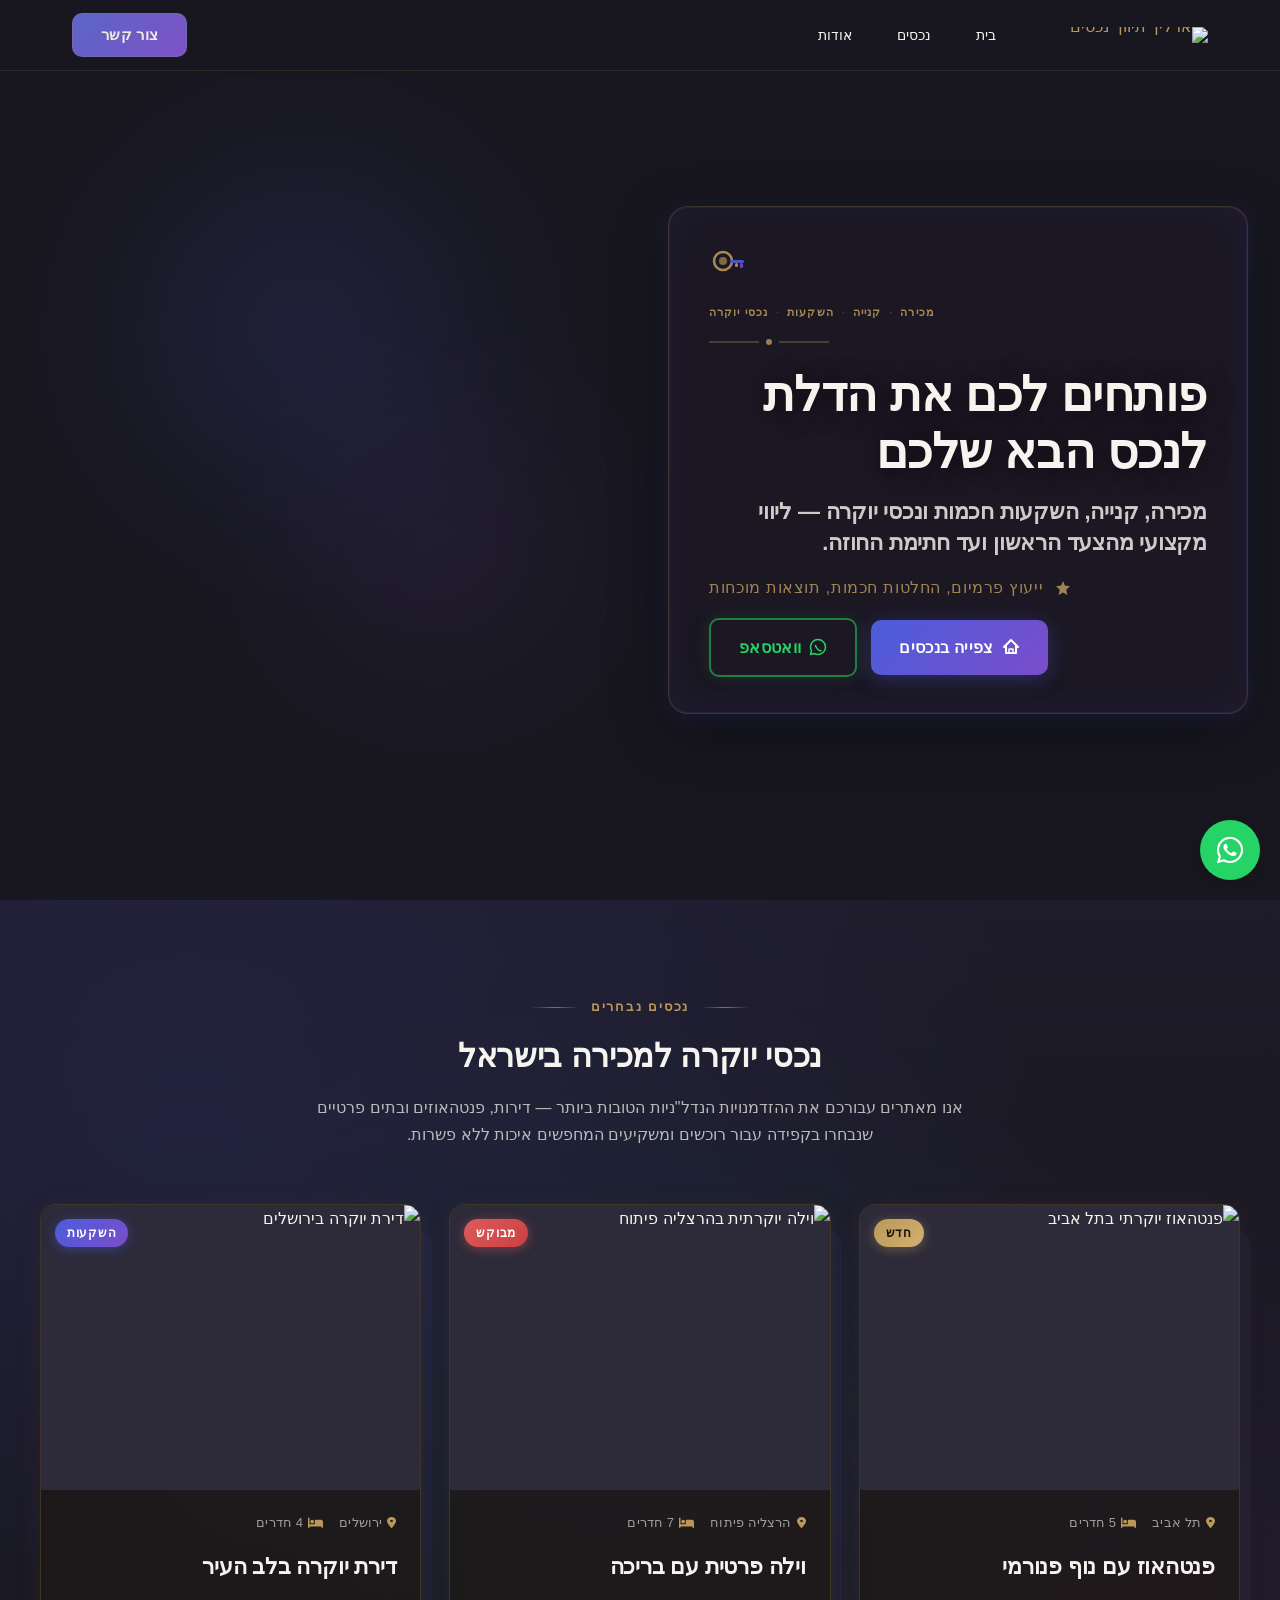
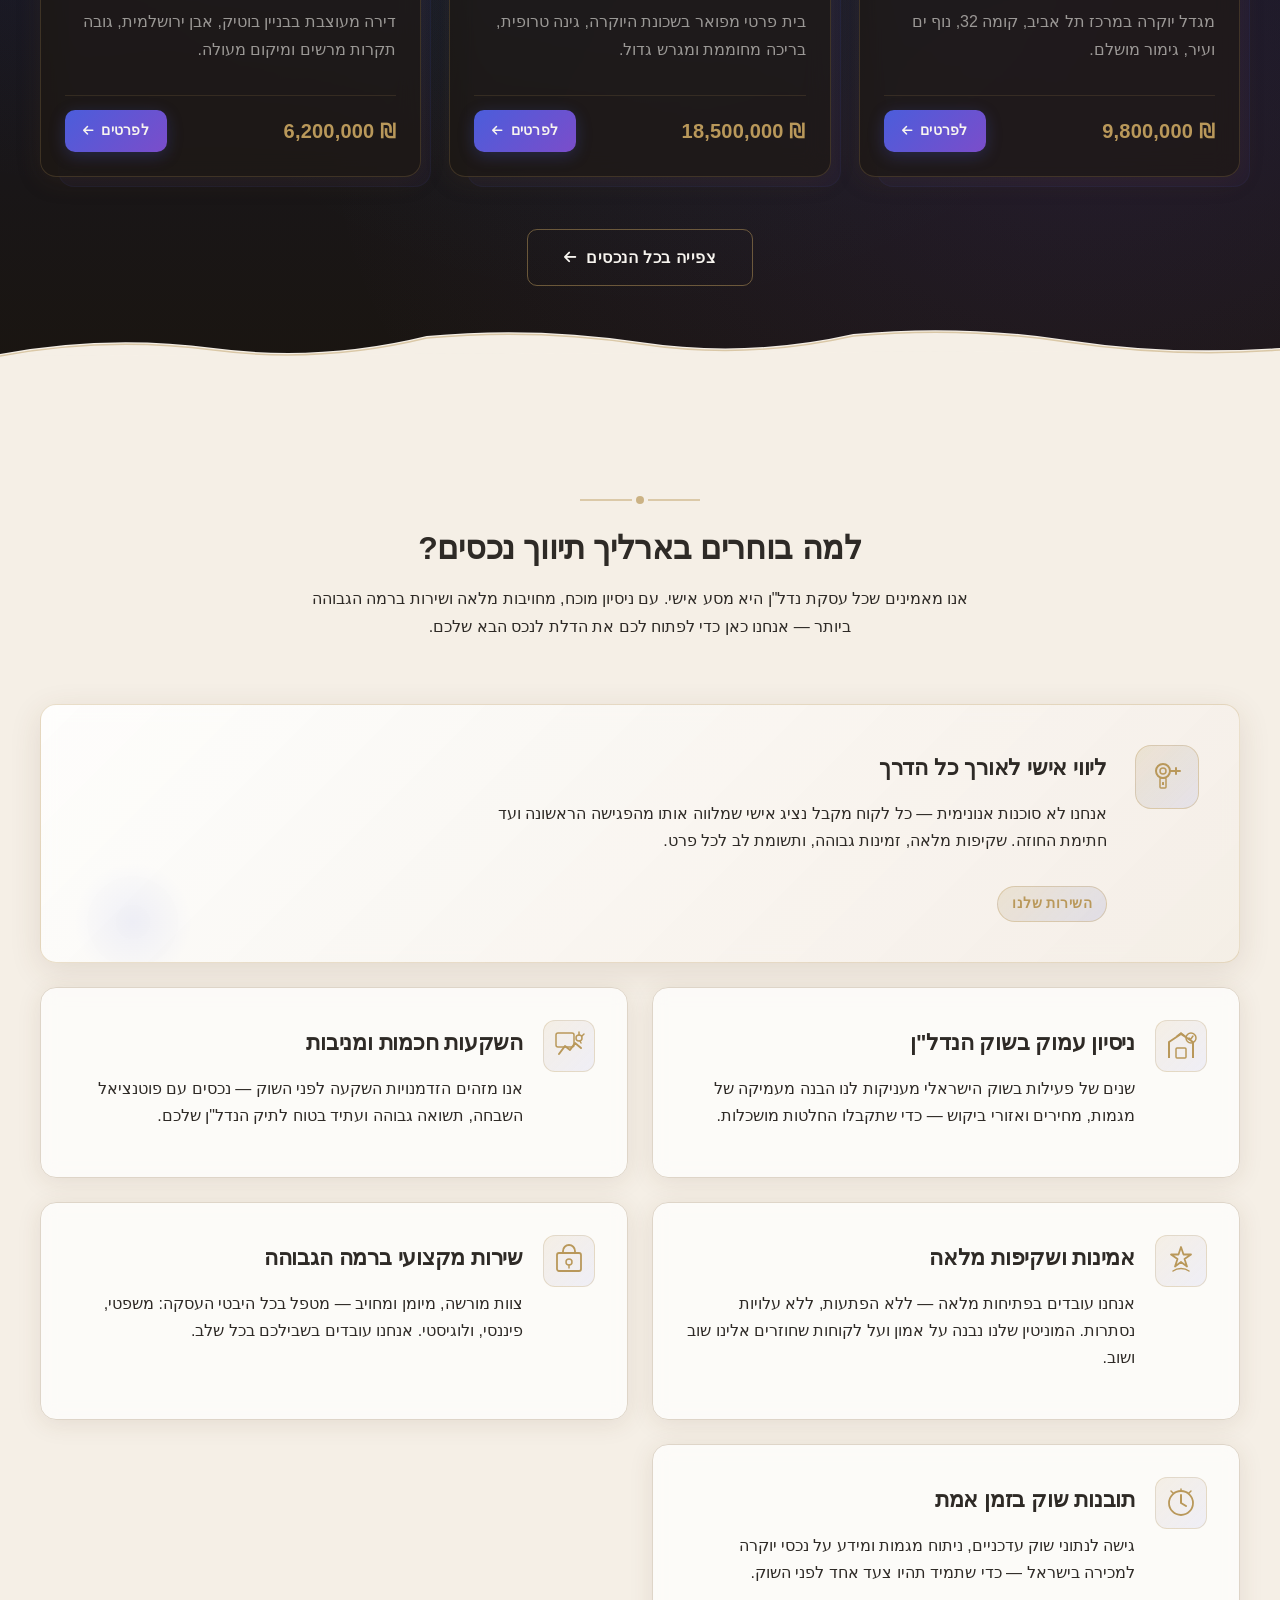
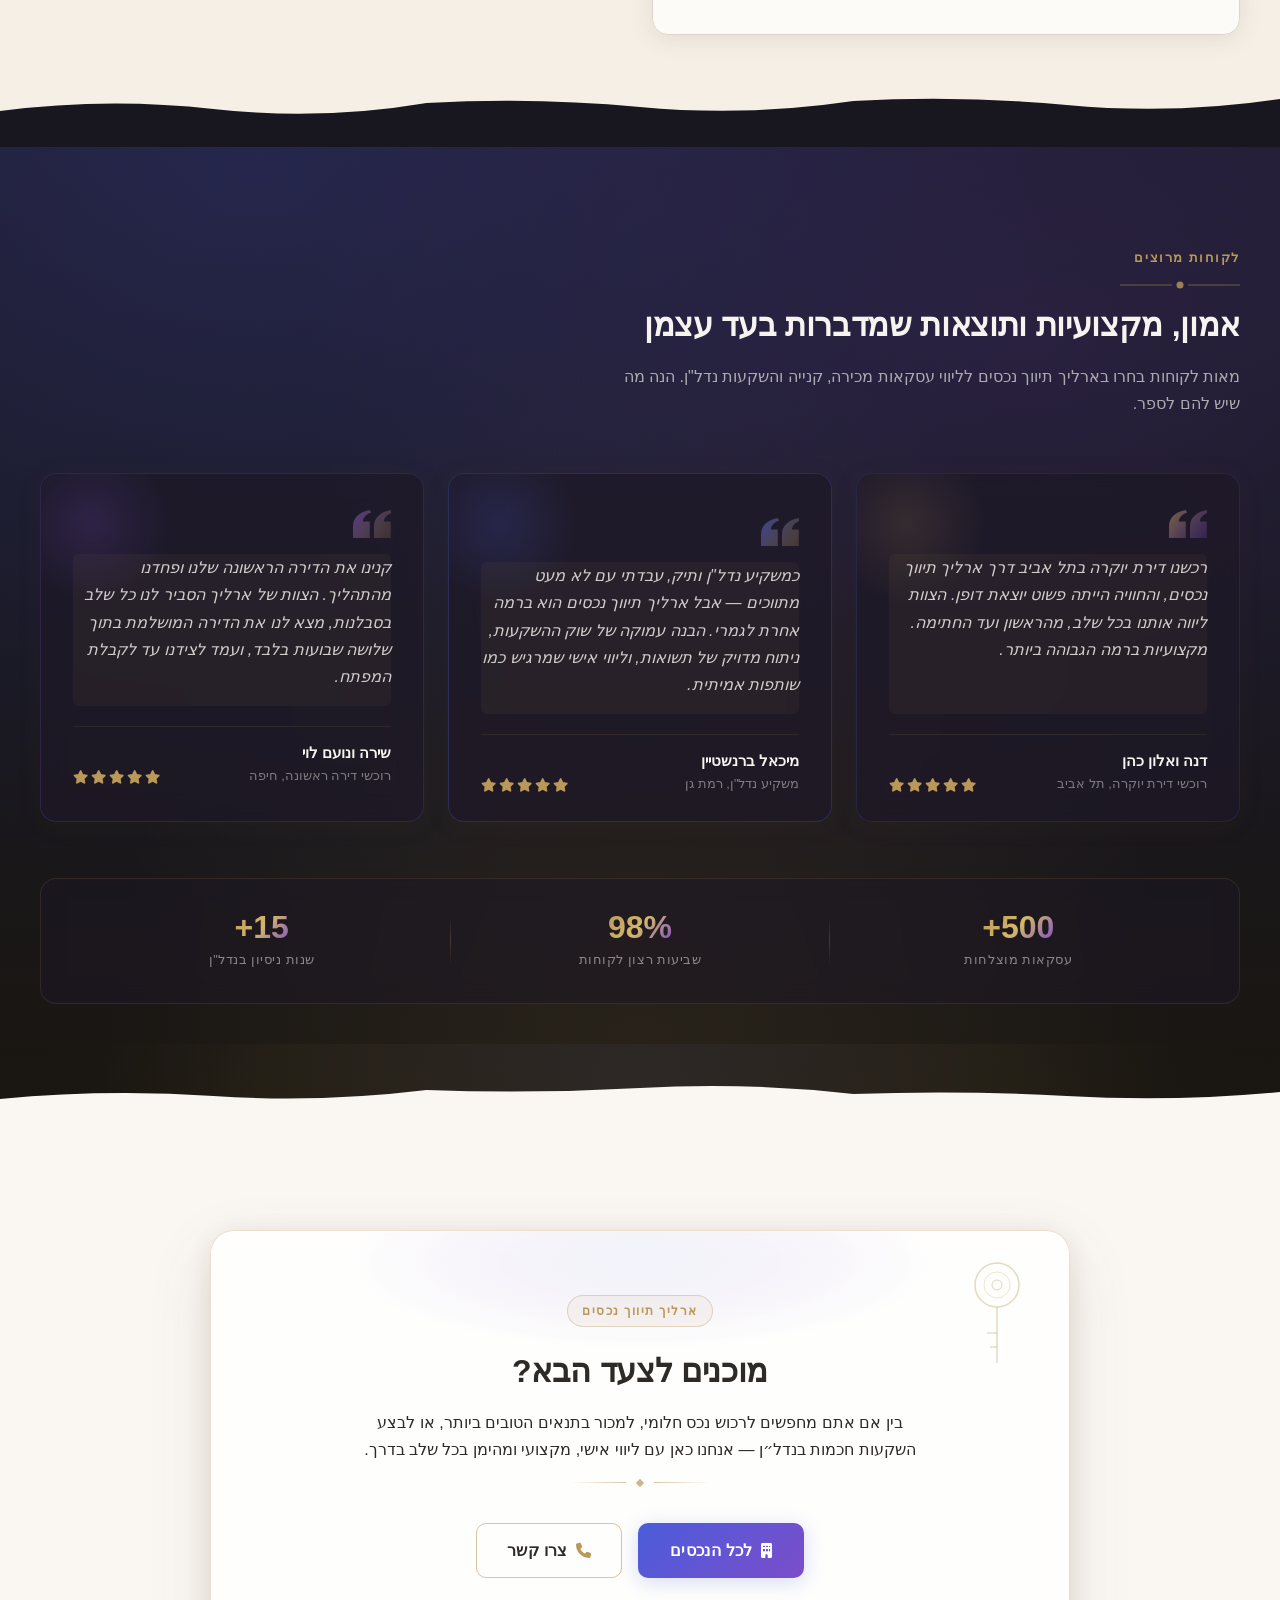
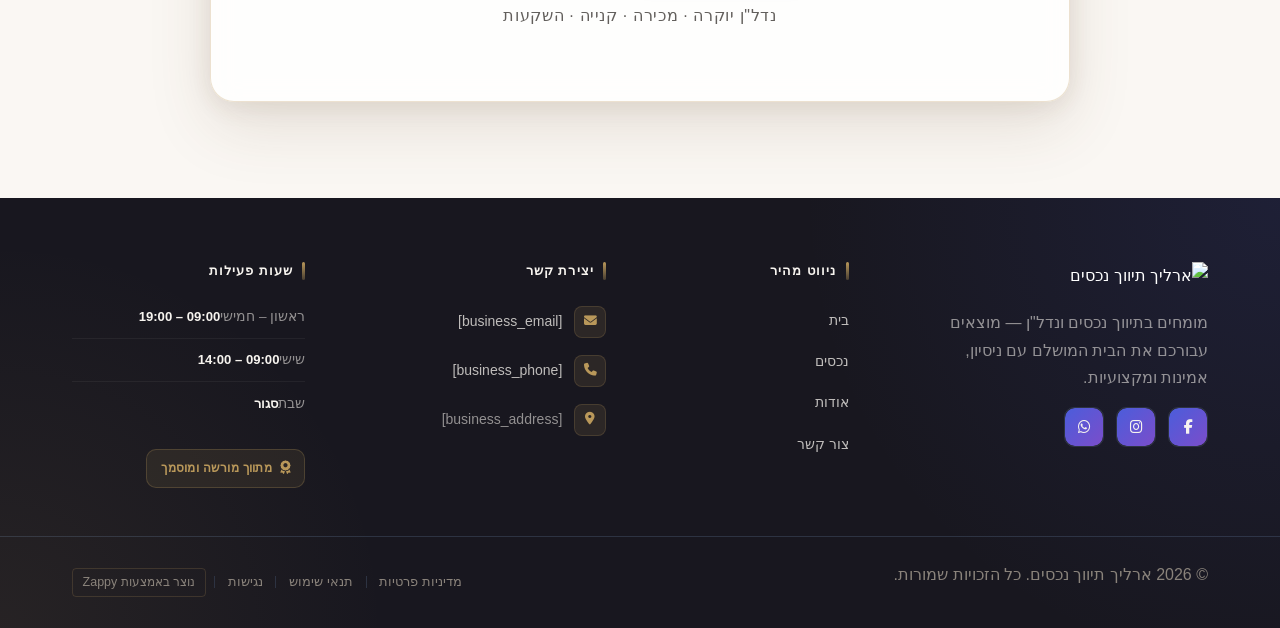
==== public/index.html @ 30038069 "Initial website commit" ====
<!DOCTYPE html>
<html lang="he" dir="rtl">
<head>
    <meta charset="UTF-8">
    <meta name="viewport" content="width=device-width, initial-scale=1.0">
    <meta name="robots" content="index, follow">
    <title>השקעות — ארליך תיווך נכסים</title>
    <meta name="description" content="ארליך תיווך נכסים מביאה לכם את נכסי היוקרה המובחרים בישראל. השקעות חכמות, מכירה מקצועית ושירות פרמיום שפותח דלתות להזדמנויות נדל&quot;ן בלעדיות.">
    <meta name="keywords" content="השקעות נדל"ן, נכסי יוקרה למכירה בישראל, ארליך תיווך נכסים, תיווך נדל"ן יוקרה, נדל"ן פרמיום">
    
    <!-- Favicons -->
    <link rel="icon" type="image/x-icon" href="/assets/favicon.ico">
    <link rel="icon" type="image/png" sizes="16x16" href="/assets/favicon-16x16.png">
    <link rel="icon" type="image/png" sizes="32x32" href="/assets/favicon-32x32.png">
    <link rel="icon" type="image/png" sizes="48x48" href="/assets/favicon-48x48.png">
    <link rel="icon" type="image/png" sizes="192x192" href="/assets/favicon-192x192.png">
    <link rel="icon" type="image/png" sizes="512x512" href="/assets/favicon-512x512.png">
    <link rel="apple-touch-icon" href="/assets/apple-touch-icon.png">
    <!-- Zappy Analytics -->
<script>
(function() {
  'use strict';
  
  // Configuration
  var config = {
    websiteId: '602c9df4-a053-4ed5-8ce0-bbb9eaff85e2',
    apiUrl: 'https://api.zappy5.com/api/analytics/track',
    sessionDuration: 30 * 60 * 1000, // 30 minutes
    visitorDuration: 30 * 24 * 60 * 60 * 1000, // 30 days
    trackPageViews: true,
    trackClicks: true,
    trackFormSubmissions: true
  };
  
  // Generate or retrieve persistent visitor ID (30 days)
  function getVisitorId() {
    var visitorKey = 'zappy_visitor_' + config.websiteId;
    var visitor = null;
    
    try {
      visitor = localStorage.getItem(visitorKey);
      if (visitor) {
        var visitorData = JSON.parse(visitor);
        var now = Date.now();
        
        // Check if visitor ID is still valid (30 days)
        if (now - visitorData.created < config.visitorDuration) {
          // Update last seen timestamp
          visitorData.lastSeen = now;
          localStorage.setItem(visitorKey, JSON.stringify(visitorData));
          return visitorData.id;
        }
      }
    } catch (e) {
      console.warn('Zappy Analytics: LocalStorage not available');
    }
    
    // Generate new visitor ID
    var newVisitorId = 'zv_' + Date.now() + '_' + Math.random().toString(36).substr(2, 9);
    
    try {
      localStorage.setItem(visitorKey, JSON.stringify({
        id: newVisitorId,
        created: Date.now(),
        lastSeen: Date.now()
      }));
    } catch (e) {
      // Continue without local storage
    }
    
    return newVisitorId;
  }
  
  // Generate or retrieve session ID (30 minutes)
  function getSessionId() {
    var sessionKey = 'zappy_session_' + config.websiteId;
    var session = null;
    
    try {
      session = sessionStorage.getItem(sessionKey);
      if (session) {
        var sessionData = JSON.parse(session);
        var now = Date.now();
        
        // Check if session is still valid
        if (now - sessionData.timestamp < config.sessionDuration) {
          // Update timestamp
          sessionData.timestamp = now;
          sessionStorage.setItem(sessionKey, JSON.stringify(sessionData));
          return sessionData.id;
        }
      }
    } catch (e) {
      console.warn('Zappy Analytics: SessionStorage not available');
    }
    
    // Generate new session ID
    var newSessionId = 'zs_' + Date.now() + '_' + Math.random().toString(36).substr(2, 9);
    
    try {
      sessionStorage.setItem(sessionKey, JSON.stringify({
        id: newSessionId,
        timestamp: Date.now()
      }));
    } catch (e) {
      // Continue without session storage
    }
    
    return newSessionId;
  }
  
  var visitorId = getVisitorId();
  var sessionId = getSessionId();
  
  // Track an event
  function trackEvent(eventType, data) {
    data = data || {};
    
    var eventData = {
      website_id: config.websiteId,
      event_type: eventType,
      page_path: window.location.pathname,
      referrer: document.referrer || 'direct',
      visitor_id: visitorId,
      session_id: sessionId,
      metadata: data
    };
    
    // Use sendBeacon if available (better for page unload events)
    if (navigator.sendBeacon) {
      var blob = new Blob([JSON.stringify(eventData)], { type: 'application/json' });
      navigator.sendBeacon(config.apiUrl, blob);
    } else {
      // Fallback to fetch
      fetch(config.apiUrl, {
        method: 'POST',
        headers: {
          'Content-Type': 'application/json'
        },
        body: JSON.stringify(eventData),
        keepalive: true
      }).catch(function(error) {
        console.warn('Zappy Analytics: Failed to track event', error);
      });
    }
  }
  
  // Track page view
  if (config.trackPageViews) {
    trackEvent('pageview', {
      title: document.title,
      url: window.location.href
    });
  }
  
  // Track clicks on important elements
  if (config.trackClicks) {
    document.addEventListener('click', function(e) {
      var target = e.target;
      
      // Track button clicks (counted as actions)
      if (target.tagName === 'BUTTON' || target.closest('button')) {
        var button = target.tagName === 'BUTTON' ? target : target.closest('button');
        trackEvent('click', {
          element: 'button',
          text: button.textContent.trim().substring(0, 100),
          id: button.id || null,
          class: button.className || null
        });
      }
      
      // Track link clicks (navigation - not counted as actions)
      else if (target.tagName === 'A' || target.closest('a')) {
        var link = target.tagName === 'A' ? target : target.closest('a');
        trackEvent('navigation', {
          element: 'link',
          text: link.textContent.trim().substring(0, 100),
          href: link.href,
          external: link.hostname !== window.location.hostname
        });
      }
    }, true);
  }
  
  // Track form submissions
  if (config.trackFormSubmissions) {
    document.addEventListener('submit', function(e) {
      var form = e.target;
      
      trackEvent('form_submit', {
        form_id: form.id || null,
        form_name: form.name || null,
        form_action: form.action || null,
        form_method: form.method || 'GET'
      });
    }, true);
  }
  
  // Track time on page (send on page unload)
  var pageLoadTime = Date.now();
  
  window.addEventListener('beforeunload', function() {
    var timeOnPage = Math.floor((Date.now() - pageLoadTime) / 1000); // in seconds
    
    trackEvent('page_unload', {
      time_on_page: timeOnPage,
      page_path: window.location.pathname
    });
  });
  
  // Expose tracking function globally for custom events
  window.zappyAnalytics = {
    track: trackEvent,
    getVisitorId: function() { return visitorId; },
    getSessionId: function() { return sessionId; }
  };
  
})();
</script>
<!-- End Zappy Analytics -->
    <meta property="og:title" content="השקעות — ארליך תיווך נכסים">
    <meta property="og:description" content="ארליך תיווך נכסים מביאה לכם את נכסי היוקרה המובחרים בישראל. השקעות חכמות, מכירה מקצועית ושירות פרמיום שפותח דלתות להזדמנויות נדל&quot;ן בלעדיות.">
    <meta name="twitter:card" content="summary_large_image">
    <meta name="twitter:title" content="השקעות — ארליך תיווך נכסים">
    <meta name="twitter:description" content="ארליך תיווך נכסים מביאה לכם את נכסי היוקרה המובחרים בישראל. השקעות חכמות, מכירה מקצועית ושירות פרמיום שפותח דלתות להזדמנויות נדל&quot;ן בלעדיות.">
    <meta property="og:type" content="website">
  <meta property="og:locale" content="he_IL">
  
  
  
  
  
  <link rel="stylesheet" href="https://cdnjs.cloudflare.com/ajax/libs/font-awesome/6.4.0/css/all.min.css">

    <!-- Favicons -->
    <link rel="icon" type="image/x-icon" href="/assets/favicon.ico">
    <link rel="icon" type="image/png" sizes="16x16" href="/assets/favicon-16x16.png">
    <link rel="icon" type="image/png" sizes="32x32" href="/assets/favicon-32x32.png">
    <link rel="icon" type="image/png" sizes="48x48" href="/assets/favicon-48x48.png">
    <link rel="icon" type="image/png" sizes="192x192" href="/assets/favicon-192x192.png">
    <link rel="icon" type="image/png" sizes="512x512" href="/assets/favicon-512x512.png">
    <link rel="apple-touch-icon" href="/assets/apple-touch-icon.png">
    <!-- Cookie Consent -->
    <link rel="stylesheet" href="https://cdn.jsdelivr.net/npm/vanilla-cookieconsent@3/dist/cookieconsent.css">
    <script src="https://cdn.jsdelivr.net/npm/vanilla-cookieconsent@3/dist/cookieconsent.umd.js"></script>
    <!-- Mickidum Accessibility Toolbar -->
    <script src="https://cdn.jsdelivr.net/gh/mickidum/acc_toolbar/acctoolbar/acctoolbar.min.js"></script>
    <link rel="stylesheet" href="/styles.css">

    <style id="zappy-dropdown-submenu-styles">
      /* ========== DESKTOP DROPDOWN SUBMENU STYLES ========== */
      /* Base styles for dropdown submenus - parent must be positioned */
      .nav-menu li:has(.sub-menu), nav li:has(.sub-menu), .navbar li:has(.sub-menu), #navMenu li:has(.sub-menu) { position: relative; }
      /* Submenu base - hidden by default */
      .nav-menu .sub-menu, nav .sub-menu, .navbar .sub-menu, #navMenu .sub-menu { display: block !important; position: absolute !important; top: 100%; left: 0; min-width: 220px; background: white; border-radius: 8px; box-shadow: 0 8px 25px rgba(0,0,0,0.15); padding: 8px 0; opacity: 0; visibility: hidden; transform: translateY(10px); transition: all 0.3s ease; z-index: 1000; list-style: none; pointer-events: none; }
      /* CRITICAL: Desktop hover styles to show dropdown */
      .nav-menu li:hover > .sub-menu, nav li:hover > .sub-menu, .navbar li:hover > .sub-menu, #navMenu li:hover > .sub-menu { opacity: 1 !important; visibility: visible !important; transform: translateY(0) !important; pointer-events: auto !important; }
      /* Submenu item styling */
      .sub-menu li { list-style: none; margin: 0; padding: 0; }
      .sub-menu a { display: block !important; padding: 10px 16px !important; color: var(--text-dark, #333) !important; font-weight: 500; text-decoration: none; white-space: nowrap; transition: background-color 0.2s; }
      .sub-menu .zappy-nav-child > a { padding-left: 28px !important; font-size: 0.9em !important; opacity: 0.85 !important; }
      [dir="rtl"] .sub-menu .zappy-nav-child > a, html[lang="he"] .sub-menu .zappy-nav-child > a, html[lang="ar"] .sub-menu .zappy-nav-child > a { padding-left: 10px !important; padding-right: 28px !important; }
      .sub-menu .zappy-nav-parent > a { font-weight: 600 !important; }
      .sub-menu a:hover { background-color: #f5f5f5; }
      /* RTL (Hebrew/Arabic) dropdown positioning */
      [dir="rtl"] .nav-menu .sub-menu, [dir="rtl"] nav .sub-menu, [dir="rtl"] .navbar .sub-menu, html[lang="he"] .nav-menu .sub-menu, html[lang="he"] nav .sub-menu, html[lang="he"] .navbar .sub-menu, html[lang="ar"] .nav-menu .sub-menu, html[lang="ar"] nav .sub-menu, html[lang="ar"] .navbar .sub-menu { left: auto !important; right: 0 !important; }
      /* Hide empty dropdown menus (exclude catalog sub-menus that use <a> children instead of <li>) */
      .sub-menu:empty, .sub-menu:not(:has(li:not(.zappy-hidden-menu-item))):not(:has(> a)), .sub-menu:not(:has(li)):not(:has(> a)) { display: none !important; opacity: 0 !important; visibility: hidden !important; pointer-events: none !important; }
      /* Desktop: show submenu on Menu Group hover */
      li:has(.menu-group-title):hover > .sub-menu { opacity: 1 !important; visibility: visible !important; transform: translateY(0) !important; pointer-events: auto !important; }
      /* Menu Group title styling */
      .nav-menu > li > .menu-group-title, #navMenu > li > .menu-group-title { display: inline-block; padding: 0.5rem 1rem; cursor: default; user-select: none; }
      
      /* ========== MOBILE SUBMENU STYLES ========== */
      @media (max-width: 768px) {
        .nav-menu .sub-menu, nav .sub-menu, .navbar .sub-menu, #navMenu .sub-menu { position: static !important; transform: none !important; box-shadow: none !important; background: transparent !important; max-height: 0; overflow: hidden; opacity: 0; visibility: hidden; transition: max-height 0.3s ease, opacity 0.3s ease; padding: 0 !important; border-radius: 0 !important; }
        .navbar .sub-menu.mobile-expanded, .nav-menu .sub-menu.mobile-expanded, #navMenu .sub-menu.mobile-expanded { max-height: none !important; overflow-y: visible !important; opacity: 1 !important; visibility: visible !important; padding: 8px 0 8px 16px !important; }
        [dir="rtl"] .sub-menu.mobile-expanded, html[lang="he"] .sub-menu.mobile-expanded { padding: 8px 16px 8px 0 !important; }
        /* Disable hover behavior on mobile */
        .nav-menu li:hover > .sub-menu, nav li:hover > .sub-menu, .navbar li:hover > .sub-menu, #navMenu li:hover > .sub-menu { opacity: 0; visibility: hidden; pointer-events: none; }
        .nav-menu li > .sub-menu.mobile-expanded, nav li > .sub-menu.mobile-expanded, .navbar li > .sub-menu.mobile-expanded, #navMenu li > .sub-menu.mobile-expanded { opacity: 1 !important; visibility: visible !important; pointer-events: auto !important; }
        .nav-menu li:has(.sub-menu), nav li:has(.sub-menu), .navbar li:has(.sub-menu), #navMenu li:has(.sub-menu) { display: flex !important; flex-wrap: wrap !important; align-items: center !important; position: relative !important; min-height: 44px !important; }
        .nav-menu li:has(.sub-menu) > a, nav li:has(.sub-menu) > a, .navbar li:has(.sub-menu) > a, #navMenu li:has(.sub-menu) > a { flex: 1 !important; min-width: 0 !important; }
        .nav-menu li:has(.sub-menu) > .menu-group-title, nav li:has(.sub-menu) > .menu-group-title, .navbar li:has(.sub-menu) > .menu-group-title, #navMenu li:has(.sub-menu) > .menu-group-title { flex: 1 !important; min-width: 0 !important; padding: 0 !important; line-height: inherit !important; }
        .nav-menu li:has(.sub-menu) > .sub-menu, nav li:has(.sub-menu) > .sub-menu, .navbar li:has(.sub-menu) > .sub-menu, #navMenu li:has(.sub-menu) > .sub-menu { flex-basis: 100% !important; width: 100% !important; }
        .nav-menu li:has(.sub-menu) > a [class*="chevron"], .nav-menu li:has(.sub-menu) > a [class*="arrow"], .nav-menu li:has(.sub-menu) > a .fa-chevron-down, .nav-menu li:has(.sub-menu) > a .fa-angle-down, nav li:has(.sub-menu) > a [class*="chevron"], nav li:has(.sub-menu) > a [class*="arrow"], #navMenu li:has(.sub-menu) > a [class*="chevron"], #navMenu li:has(.sub-menu) > a [class*="arrow"] { display: none !important; visibility: hidden !important; }
        .mobile-submenu-toggle { display: flex !important; align-items: center !important; justify-content: center !important; width: 44px !important; height: auto !important; background: transparent !important; border: none !important; cursor: pointer !important; color: var(--text-dark) !important; position: static !important; flex-shrink: 0 !important; align-self: stretch !important; z-index: 2 !important; padding: 0 !important; margin: 0 !important; }
        .mobile-submenu-toggle::after { content: '' !important; width: 0 !important; height: 0 !important; border-left: 6px solid transparent !important; border-right: 6px solid transparent !important; border-top: 7px solid currentColor !important; transition: transform 0.3s ease !important; }
        .mobile-submenu-toggle.expanded::after { transform: rotate(180deg) !important; }
        .sub-menu a { padding: 10px 0 !important; display: block !important; color: var(--text-dark) !important; white-space: normal !important; }
        .sub-menu .zappy-nav-child > a { padding-left: 28px !important; font-size: 0.9em !important; opacity: 0.85 !important; }
        [dir="rtl"] .sub-menu .zappy-nav-child > a, html[lang="he"] .sub-menu .zappy-nav-child > a, html[lang="ar"] .sub-menu .zappy-nav-child > a { padding-left: 0 !important; padding-right: 28px !important; }
        .sub-menu .zappy-nav-parent > a { font-weight: 600 !important; }
        .nav-menu.active, #navMenu.active { max-width: 100vw !important; overflow-x: hidden !important; box-sizing: border-box !important; }
        .navbar .sub-menu li a, nav.navbar .sub-menu li a, .zappy-products-dropdown .sub-menu a { color: var(--text-dark) !important; }
      }
      @media (min-width: 769px) { .mobile-submenu-toggle { display: none !important; } }
    </style>

    <style id="zappy-widget-visibility">
      html[dir="rtl"] .whatsapp-float { right: 20px !important; left: auto !important; }
      html[dir="ltr"] .whatsapp-float, html:not([dir]) .whatsapp-float { left: 20px !important; right: auto !important; }
      html[dir="rtl"] #mic-access-tool-general-button, html[dir="rtl"] .mic-access-tool-general-button,
      html[dir="rtl"] #mic-init-access-tool .mic-access-tool-general-button,
      html[dir="rtl"] #mic-init-access-tool #mic-access-tool-general-button,
      html[dir="rtl"] ._access-icon { left: 20px !important; right: auto !important; }
      html[dir="ltr"] #mic-access-tool-general-button, html[dir="ltr"] .mic-access-tool-general-button,
      html[dir="ltr"] #mic-init-access-tool .mic-access-tool-general-button,
      html[dir="ltr"] #mic-init-access-tool #mic-access-tool-general-button,
      html[dir="ltr"] ._access-icon,
      html:not([dir]) #mic-access-tool-general-button, html:not([dir]) .mic-access-tool-general-button,
      html:not([dir]) #mic-init-access-tool .mic-access-tool-general-button,
      html:not([dir]) #mic-init-access-tool #mic-access-tool-general-button,
      html:not([dir]) ._access-icon { right: 20px !important; left: auto !important; }
      @media (max-width: 768px) { .whatsapp-float { display: flex !important; } }
      @media (min-width: 769px) { .whatsapp-float { display: flex !important; } }
      @media (max-width: 768px) {
        #mic-access-tool-general-button, .mic-access-tool-general-button,
        #mic-init-access-tool .mic-access-tool-general-button, #mic-init-access-tool #mic-access-tool-general-button,
        ._access-icon { display: flex !important; visibility: visible !important; opacity: 1 !important; pointer-events: auto !important; }
        #mic-access-tool-box, .mic-access-tool-box, #mic-init-access-tool #mic-access-tool-box,
        div[id*="mic-access-tool-box"], ._access-menu {
          visibility: hidden; opacity: 0; pointer-events: auto !important;
        }
      }
      @media (min-width: 769px) {
        #mic-access-tool-general-button, .mic-access-tool-general-button,
        #mic-init-access-tool .mic-access-tool-general-button, #mic-init-access-tool #mic-access-tool-general-button,
        ._access-icon { display: flex !important; visibility: visible !important; opacity: 1 !important; pointer-events: auto !important; }
        #mic-access-tool-box, .mic-access-tool-box, #mic-init-access-tool #mic-access-tool-box,
        div[id*="mic-access-tool-box"], ._access-menu {
          visibility: hidden; opacity: 0; pointer-events: auto !important;
        }
      }
    </style>
</head>
<body>

  <nav class="navbar" dir="rtl">
  <button class="mobile-toggle" id="mobileToggle" aria-label="Menu">
    <svg class="hamburger-icon" width="24" height="24" viewBox="0 0 24 24" fill="none">
      <path d="M3 12h18M3 6h18M3 18h18" stroke="currentColor" stroke-width="2" stroke-linecap="round"></path>
    </svg>
    <svg class="close-icon" width="24" height="24" viewBox="0 0 24 24" fill="none" style="display: none;">
      <path d="M18 6L6 18M6 6l12 12" stroke="currentColor" stroke-width="2" stroke-linecap="round"></path>
    </svg>
  </button>

  <button class="phone-header-btn" data-phone="[business_phone]" aria-label="Call">
    <svg width="20" height="20" viewBox="0 0 24 24" fill="currentColor">
      <path d="M22 16.92v3a2 2 0 0 1-2.18 2 19.79 19.79 0 0 1-8.63-3.07 19.5 19.5 0 0 1-6-6 19.79 19.79 0 0 1-3.07-8.67A2 2 0 0 1 4.11 2h3a2 2 0 0 1 2 1.72 12.84 12.84 0 0 0 .7 2.81 2 2 0 0 1-.45 2.11L8.09 9.91a16 16 0 0 0 6 6l1.27-1.27a2 2 0 0 1 2.11-.45 12.84 12.84 0 0 0 2.81.7A2 2 0 0 1 22 16.92z"></path>
    </svg>
  </button>

  <div class="nav-container">
    <div class="nav-right-group"><div class="nav-brand">
      <a href="/" class="logo-link">
        <img src="/assets/logo.webp" alt="ארליך תיווך נכסים" class="logo">
      </a>
    </div><ul class="nav-menu" id="navMenu"><li><a href="/">בית</a></li><li><a href="/properties">נכסים</a></li><li><a href="/about">אודות</a></li></ul></div>

    

    <div class="nav-cta-container">
      <a href="/contact" class="nav-cta-btn">צור קשר</a>
    </div>
  </div>
</nav>
<script>

// Navbar Mobile Menu Toggle and Contrast Fix
(function() {
  // Use 'load' event instead of 'DOMContentLoaded' to ensure we run AFTER all other scripts
  window.addEventListener('load', function() {
    
    // FIX MOBILE BUTTON CONTRAST
    // Detect navbar background color and apply contrasting color to mobile buttons
    const navbar = document.querySelector('.navbar, nav, header');
    if (!navbar) {
      console.log('[Navbar] Navbar element not found');
      return;
    }
    
    // DECLARE VARIABLES EARLY to avoid Temporal Dead Zone errors
    // These are used in multiple places below
    let mobileToggle = document.getElementById('mobileToggle') ||
                       document.querySelector('.mobile-toggle') ||
                       document.querySelector('.hamburger') ||
                       document.querySelector('.hamburger-menu') ||
                       document.querySelector('.menu-toggle') ||
                       document.querySelector('.burger-menu') ||
                       document.querySelector('[aria-label="Menu"]') ||
                       document.querySelector('[aria-label="תפריט"]');
    
    const phoneBtn = document.querySelector('.phone-header-btn');
    
    const computedStyle = window.getComputedStyle(navbar);
    let bgColor = computedStyle.backgroundColor;
    
    console.log('[Navbar] Initial navbar background:', bgColor);
    
    // Check if background is transparent or rgba with 0 alpha
    const isTransparent = bgColor === 'transparent' || 
                         bgColor === 'rgba(0, 0, 0, 0)' ||
                         (bgColor.startsWith('rgba') && bgColor.includes(', 0)'));
    
    if (isTransparent) {
      // Check for background-image or gradient
      const bgImage = computedStyle.backgroundImage;
      if (bgImage && bgImage !== 'none') {
        console.log('[Navbar] Navbar has background image/gradient, using dark text');
        bgColor = 'rgb(240, 240, 240)'; // Assume light background
      } else {
        // Transparent navbar - check body background
        const bodyBg = window.getComputedStyle(document.body).backgroundColor;
        console.log('[Navbar] Navbar transparent, using body background:', bodyBg);
        bgColor = bodyBg;
      }
    }
    
    // Calculate luminance to determine if background is light or dark
    const rgb = bgColor.match(/\d+/g);
    if (rgb && rgb.length >= 3) {
      const r = parseInt(rgb[0]);
      const g = parseInt(rgb[1]);
      const b = parseInt(rgb[2]);
      const luminance = (0.299 * r + 0.587 * g + 0.114 * b) / 255;
      
      // Mobile button colors are set by Claude's AI-generated CSS (same as .nav-menu a)
      // No dynamic color overrides needed - colors come from the generated navbar CSS
      console.log('[Navbar] Mobile button colors preserved from Claude CSS (luminance:', luminance.toFixed(2) + ')');
      
      // FIX ICON SIZES - Ensure SVGs are properly sized and visible
      // INJECT CRITICAL CSS TO OVERRIDE ANY CONFLICTING RULES
      const criticalCSS = document.createElement('style');
      criticalCSS.id = 'zappy-mobile-nav-fix';
      const htmlLang = document.documentElement.lang || 'en';
      const htmlDir = document.documentElement.dir || 'ltr';
      // Check both dir attribute AND lang for RTL detection
      // dir="rtl" is the most reliable indicator
      const isRTL = htmlDir === 'rtl' || htmlLang === 'he' || htmlLang === 'ar';
      
      criticalCSS.textContent = `
        /* Hide mobile buttons on desktop, show only on mobile */
        @media (min-width: 769px) {
          .mobile-toggle,
          .phone-header-btn {
            display: none !important;
          }
        }
        
        /* Show and position mobile buttons correctly on mobile */
        @media (max-width: 768px) {
          .mobile-toggle,
          .phone-header-btn {
            position: absolute !important;
            top: 50% !important;
            transform: translateY(-50%) !important;
            z-index: 1001 !important;
            display: flex !important;
            align-items: center !important;
            justify-content: center !important;
            width: 36px !important;
            height: 36px !important;
            border-radius: 50% !important;
            border: none !important;
            cursor: pointer !important;
            padding: 6px !important;
            background: none !important;
            color: var(--nav-text, var(--text-dark)) !important;
          }
          
          /* LTR positioning (default): hamburger LEFT, phone RIGHT */
          html:not([dir="rtl"]):not([lang="he"]):not([lang="ar"]) .mobile-toggle,
          html[dir="ltr"] .mobile-toggle {
            left: 12px !important;
            right: auto !important;
          }
          html:not([dir="rtl"]):not([lang="he"]):not([lang="ar"]) .phone-header-btn,
          html[dir="ltr"] .phone-header-btn {
            right: 12px !important;
            left: auto !important;
          }
          
          /* RTL positioning: hamburger RIGHT, phone LEFT */
          html[dir="rtl"] .mobile-toggle,
          html[lang="he"] .mobile-toggle,
          html[lang="ar"] .mobile-toggle {
            right: 12px !important;
            left: auto !important;
          }
          html[dir="rtl"] .phone-header-btn,
          html[lang="he"] .phone-header-btn,
          html[lang="ar"] .phone-header-btn {
            left: 12px !important;
            right: auto !important;
          }
          
          /* CRITICAL: Ensure nav-container has min-height on mobile */
          /* All children are positioned absolutely/fixed on mobile, so height:auto collapses to 0 */
          .nav-container {
            min-height: 70px !important;
            position: relative !important;
          }
          
          /* Ensure SVG icons are properly sized and inherit color */
          .mobile-toggle svg,
          .phone-header-btn svg {
            width: 24px !important;
            height: 24px !important;
            /* Don't force display - let JavaScript control hamburger/close toggle */
          }
          
          /* Reset nav-cta-container on mobile - remove desktop box-shadow/padding */
          /* that creates a visible ghost box when CTA button is hidden */
          .nav-cta-container {
            box-shadow: none !important;
            padding: 0 !important;
          }
          
          /* Hide nav-cta-container entirely on mobile when there's no lang-switcher */
          /* (only the CTA button is inside, and it's hidden on mobile) */
          .nav-cta-container:not(:has(.lang-switcher)) {
            display: none !important;
          }
          
          /* CRITICAL: Prevent hero image fade gradient from bleeding over headline text */
          /* The .image-fade-gradient has bottom: -30px (extends below parent) */
          /* On mobile stacked layout, this overlaps the h1 text below the image */
          .hero-image-column {
            overflow: hidden !important;
          }
          .image-fade-gradient {
            bottom: 0 !important;
          }
          
          /* Hide desktop language switcher on mobile - hamburger menu handles it */
          /* High specificity to override stored CSS */
          .lang-switcher,
          .nav-cta-container .lang-switcher,
          .nav-container .lang-switcher,
          .navbar .lang-switcher,
          .navbar .nav-cta-container .lang-switcher {
            display: none !important;
          }
        }
      `;
      
      // Remove existing fix if present and inject new one
      const existing = document.getElementById('zappy-mobile-nav-fix');
      if (existing) existing.remove();
      document.head.appendChild(criticalCSS);
      
      console.log('[Navbar] Critical CSS injected for mobile nav positioning');
      
      // ONLY apply inline positioning styles on mobile viewport
      // On desktop, the CSS handles hiding these buttons with display: none
      // Inline styles were breaking desktop layout by overriding CSS
      const isMobileViewport = window.innerWidth <= 768;
      
      if (mobileToggle) {
        // Icon sizing applies to all viewports for consistency
        const hamburgerIcon = mobileToggle.querySelector('.hamburger-icon');
        const closeIcon = mobileToggle.querySelector('.close-icon');
        
        if (hamburgerIcon) {
          hamburgerIcon.style.setProperty('width', '24px', 'important');
          hamburgerIcon.style.setProperty('height', '24px', 'important');
          hamburgerIcon.style.setProperty('display', 'block', 'important'); // Show hamburger by default
        }
        if (closeIcon) {
          closeIcon.style.setProperty('width', '24px', 'important');
          closeIcon.style.setProperty('height', '24px', 'important');
          closeIcon.style.setProperty('display', 'none', 'important'); // Hide close icon by default
        }
        
        // ONLY set positioning inline styles on mobile
        if (isMobileViewport) {
          mobileToggle.style.setProperty('position', 'absolute', 'important');
          mobileToggle.style.setProperty('top', '50%', 'important');
          mobileToggle.style.setProperty('transform', 'translateY(-50%)', 'important');
          mobileToggle.style.setProperty('z-index', '1001', 'important');
          
          // Clear any inline left/right so CSS can take over based on html[dir]
          mobileToggle.style.removeProperty('left');
          mobileToggle.style.removeProperty('right');
          
          console.log('[Navbar] Mobile toggle positioning applied (mobile viewport)');
        } else {
          // On desktop, clear any positioning styles to let CSS handle it
          mobileToggle.style.removeProperty('position');
          mobileToggle.style.removeProperty('top');
          mobileToggle.style.removeProperty('transform');
          mobileToggle.style.removeProperty('z-index');
          mobileToggle.style.removeProperty('left');
          mobileToggle.style.removeProperty('right');
          console.log('[Navbar] Desktop viewport - cleared mobile toggle inline positioning');
        }
      }
      
      if (phoneBtn) {
        // Icon sizing applies to all viewports
        const phoneIcon = phoneBtn.querySelector('svg');
        if (phoneIcon) {
          phoneIcon.style.width = '24px';
          phoneIcon.style.height = '24px';
          phoneIcon.setAttribute('width', '24');
          phoneIcon.setAttribute('height', '24');
        }
        
        // ONLY set positioning inline styles on mobile
        if (isMobileViewport) {
          phoneBtn.style.setProperty('position', 'absolute', 'important');
          phoneBtn.style.setProperty('top', '50%', 'important');
          phoneBtn.style.setProperty('transform', 'translateY(-50%)', 'important');
          phoneBtn.style.setProperty('z-index', '1001', 'important');
          
          // Clear any inline left/right so CSS can take over based on html[dir]
          phoneBtn.style.removeProperty('left');
          phoneBtn.style.removeProperty('right');
          
          console.log('[Navbar] Phone button positioning applied (mobile viewport)');
        } else {
          // On desktop, clear any positioning styles to let CSS handle it
          phoneBtn.style.removeProperty('position');
          phoneBtn.style.removeProperty('top');
          phoneBtn.style.removeProperty('transform');
          phoneBtn.style.removeProperty('z-index');
          phoneBtn.style.removeProperty('left');
          phoneBtn.style.removeProperty('right');
          console.log('[Navbar] Desktop viewport - cleared phone button inline positioning');
        }
      }
    } else {
      console.log('[Navbar] Could not parse background color:', bgColor);
    }
    
    // MOBILE MENU TOGGLE
    // Re-query in case DOM changed (mobileToggle already declared at top of function)
    mobileToggle = document.getElementById('mobileToggle') ||
                   document.querySelector('.mobile-toggle') ||
                   document.querySelector('.hamburger') ||
                   document.querySelector('.hamburger-menu') ||
                   document.querySelector('.menu-toggle') ||
                   document.querySelector('.burger-menu') ||
                   document.querySelector('[aria-label="Menu"]') ||
                   document.querySelector('[aria-label="תפריט"]');
    
    // EXPANDED SEARCH: Find nav menu by ID or class
    const navMenu = document.getElementById('navMenu') ||
                  document.querySelector('.nav-menu') ||
                  document.querySelector('.nav-links') ||
                  document.querySelector('nav ul:not(.submenu)');
    
    if (!mobileToggle || !navMenu) {
      console.log('[Navbar] Mobile toggle or menu not found:', { toggle: !!mobileToggle, menu: !!navMenu });
      return;
    }
    
    // Ensure navMenu has ID for CSS targeting
    if (!navMenu.id) {
      navMenu.id = 'navMenu';
    }
    
    console.log('[Navbar] Initializing mobile menu...');
    
    // Remove any existing event listeners by cloning the button
    const newToggle = mobileToggle.cloneNode(true);
    mobileToggle.parentNode.replaceChild(newToggle, mobileToggle);
    
    // Toggle menu on button click - use newToggle now
    newToggle.addEventListener('click', function(e) {
      e.preventDefault();
      e.stopPropagation();
      
      const hamburgerIcon = this.querySelector('.hamburger-icon');
      const closeIcon = this.querySelector('.close-icon');
      const isActive = navMenu.classList.contains('active');
      
      if (isActive) {
        // Close menu
        navMenu.classList.remove('active');
        if (hamburgerIcon) hamburgerIcon.style.setProperty('display', 'block', 'important');
        if (closeIcon) closeIcon.style.setProperty('display', 'none', 'important');
        document.body.style.overflow = '';
        console.log('[Navbar] Menu closed');
      } else {
        // Open menu
        navMenu.classList.add('active');
        if (hamburgerIcon) hamburgerIcon.style.setProperty('display', 'none', 'important');
        if (closeIcon) closeIcon.style.setProperty('display', 'block', 'important');
        document.body.style.overflow = 'hidden';
        console.log('[Navbar] Menu opened');
      }
    });
    
    // Close menu when clicking nav links (but NOT dropdown toggles)
    const navLinks = navMenu.querySelectorAll('a');
    navLinks.forEach(function(link) {
      link.addEventListener('click', function() {
        // Don't close if it's a dropdown child (unless it's a real navigation link)
        if (this.getAttribute('href') === '#') return;
        
        const hamburgerIcon = newToggle.querySelector('.hamburger-icon');
        const closeIcon = newToggle.querySelector('.close-icon');
        
        navMenu.classList.remove('active');
        if (hamburgerIcon) hamburgerIcon.style.setProperty('display', 'block', 'important');
        if (closeIcon) closeIcon.style.setProperty('display', 'none', 'important');
        document.body.style.overflow = '';
        console.log('[Navbar] Menu closed (link clicked)');
      });
    });
    
    // DROPDOWN MENU TOGGLE (for mobile and touch devices)
    var dropdownToggles = navMenu.querySelectorAll('.dropdown-toggle');
    dropdownToggles.forEach(function(toggle) {
      toggle.addEventListener('click', function(e) {
        e.preventDefault();
        e.stopPropagation();
        var parent = this.closest('.nav-dropdown');
        if (!parent) return;
        
        // Close other open dropdowns at the same level
        var siblings = parent.parentNode.querySelectorAll('.nav-dropdown.open');
        siblings.forEach(function(sib) {
          if (sib !== parent) sib.classList.remove('open');
        });
        
        parent.classList.toggle('open');
        console.log('[Navbar] Dropdown toggled:', parent.classList.contains('open') ? 'open' : 'closed');
      });
    });
    
    // Close dropdowns when clicking outside
    document.addEventListener('click', function(e) {
      if (!e.target.closest('.nav-dropdown')) {
        var openDropdowns = document.querySelectorAll('.nav-dropdown.open');
        openDropdowns.forEach(function(dd) { dd.classList.remove('open'); });
      }
    });
    
    console.log('[Navbar] Dropdown handlers initialized for ' + dropdownToggles.length + ' dropdowns');
    
    // Phone button functionality (phoneBtn already declared at top of function)
    if (phoneBtn) {
      phoneBtn.addEventListener('click', function() {
        // Get phone number from placeholder in page or use default
        const phoneLinks = document.querySelectorAll('a[href^="tel:"]');
        const phoneNumber = phoneLinks.length > 0 
          ? phoneLinks[0].getAttribute('href').replace('tel:', '')
          : '[business_phone]';
        
        window.location.href = 'tel:' + phoneNumber;
        console.log('[Navbar] Phone button clicked');
      });
    }
    
    console.log('[Navbar] Mobile menu initialized successfully');
    
    // WhatsApp button visibility is now controlled via CSS (siteSettings).
    // No JS-based desktop hiding — the button is visible on both mobile and desktop by default.
  });
})();

</script>
  
  <main>
    <section class="index-hero-section" data-layout-spec="בית-hero" dir="rtl" data-hero-type="fullscreen-scrim">
  <!-- Background Image Layer -->
  <div class="index-hero-bg">
    <img data-hero-bg="true" data-placeholder="index-hero-image-1" data-context="Luxury modern high-rise apartment tower exterior photographed at dusk with warm golden and blue-purple sky, dramatic cinematic lighting, glass facade reflecting sunset colors, upscale urban real estate, premium property photography, wide angle architectural shot" width="1200" height="700" src="/assets/site-index-hero-image-1.webp" alt="נכס יוקרה מודרני בשעת דמדומים – ארליך תיווך נכסים">
  </div>

  <!-- Scrim Overlay -->
  <div class="index-hero-scrim" aria-hidden="true"></div>

  <!-- Decorative glow orbs -->
  <div class="index-hero-glow index-hero-glow--blue" aria-hidden="true"></div>
  <div class="index-hero-glow index-hero-glow--purple" aria-hidden="true"></div>

  <!-- Content Card -->
  <div class="index-hero-container">
    <div class="index-hero-card">

      <!-- Brand key motif -->
      <div class="index-hero-key-motif" aria-hidden="true">
        <svg data-no-icon-edit="true" aria-hidden="true" width="40" height="40" viewBox="0 0 40 40" fill="none" xmlns="http://www.w3.org/2000/svg">
          <circle cx="14" cy="14" r="9" stroke="#B9985A" stroke-width="2.5" fill="none"></circle>
          <circle cx="14" cy="14" r="4" fill="#B9985A" opacity="0.7"></circle>
          <rect x="21" y="13" width="14" height="3" rx="1.5" fill="#4B5DDB"></rect>
          <rect x="31" y="16" width="3" height="5" rx="1.5" fill="#7B4DCA"></rect>
          <rect x="26" y="16" width="3" height="4" rx="1.5" fill="#B9985A"></rect>
        </svg>
      </div>

      <!-- Badge line -->
      <div class="index-hero-badge-line">
        <span class="index-hero-badge">מכירה</span>
        <span class="index-hero-badge-sep" aria-hidden="true">·</span>
        <span class="index-hero-badge">קנייה</span>
        <span class="index-hero-badge-sep" aria-hidden="true">·</span>
        <span class="index-hero-badge">השקעות</span>
        <span class="index-hero-badge-sep" aria-hidden="true">·</span>
        <span class="index-hero-badge">נכסי יוקרה</span>
      </div>

      <!-- Ornamental separator -->
      <div class="index-hero-ornament" aria-hidden="true">
        <svg data-no-icon-edit="true" aria-hidden="true" width="120" height="12" viewBox="0 0 120 12" fill="none" xmlns="http://www.w3.org/2000/svg">
          <line x1="0" y1="6" x2="50" y2="6" stroke="#B9985A" stroke-width="1" stroke-opacity="0.6"></line>
          <circle cx="60" cy="6" r="3" fill="#B9985A" opacity="0.8"></circle>
          <line x1="70" y1="6" x2="120" y2="6" stroke="#B9985A" stroke-width="1" stroke-opacity="0.6"></line>
        </svg>
      </div>

      <!-- Main Headline -->
      <h1 class="index-hero-h1">פותחים לכם את הדלת<br>לנכס הבא שלכם</h1>

      <!-- Subtitle -->
      <h3 class="index-hero-subtitle">מכירה, קנייה, השקעות חכמות ונכסי יוקרה — ליווי מקצועי מהצעד הראשון ועד חתימת החוזה.</h3>

      <!-- Trust line -->
      <p class="index-hero-trust">
        <svg data-element-type="icon" data-icon-type="svg" aria-hidden="true" width="16" height="16" viewBox="0 0 16 16" fill="none" xmlns="http://www.w3.org/2000/svg" style="display:inline-block;vertical-align:middle;margin-inline-end:6px;">
          <path d="M8 1L9.8 5.6L15 6.2L11.2 9.8L12.4 15L8 12.4L3.6 15L4.8 9.8L1 6.2L6.2 5.6L8 1Z" fill="#B9985A" opacity="0.85"></path>
        </svg>
        ייעוץ פרמיום, החלטות חכמות, תוצאות מוכחות
      </p>

      <!-- CTAs -->
      <div class="index-hero-ctas">
        <a href="#properties" class="index-hero-btn index-hero-btn--primary">
          <svg data-element-type="icon" data-icon-type="svg" width="18" height="18" viewBox="0 0 18 18" fill="none" xmlns="http://www.w3.org/2000/svg" aria-hidden="true">
            <path d="M2 9L9 2L16 9" stroke="currentColor" stroke-width="2" stroke-linecap="round" stroke-linejoin="round"></path>
            <path d="M4 7V15H14V7" stroke="currentColor" stroke-width="2" stroke-linecap="round" stroke-linejoin="round"></path>
            <rect x="7" y="11" width="4" height="4" rx="0.5" stroke="currentColor" stroke-width="1.5"></rect>
          </svg>
          צפייה בנכסים
        </a>
        <a href="https://wa.me/[whatsapp_handle]" target="_blank" rel="noopener noreferrer" class="index-hero-btn index-hero-btn--whatsapp">
          <svg data-element-type="icon" data-icon-type="svg" width="18" height="18" viewBox="0 0 18 18" fill="none" xmlns="http://www.w3.org/2000/svg" aria-hidden="true">
            <path d="M9 1.5C4.86 1.5 1.5 4.86 1.5 9C1.5 10.38 1.87 11.67 2.52 12.78L1.5 16.5L5.34 15.5C6.42 16.1 7.67 16.5 9 16.5C13.14 16.5 16.5 13.14 16.5 9C16.5 4.86 13.14 1.5 9 1.5Z" stroke="currentColor" stroke-width="1.5" stroke-linecap="round" stroke-linejoin="round"></path>
            <path d="M6.5 7.5C6.5 7.5 7 9.5 9 11.5C11 13.5 12 12.5 12 12.5" stroke="currentColor" stroke-width="1.5" stroke-linecap="round"></path>
          </svg>
          וואטסאפ
        </a>
      </div>

    </div>
  </div>

  <!-- Bottom Divider -->
  <div class="index-hero-divider-wrapper" aria-hidden="true">
    <svg data-no-icon-edit="true" aria-hidden="true" viewBox="0 0 1440 80" preserveAspectRatio="none" xmlns="http://www.w3.org/2000/svg">
      <defs>
        <linearGradient id="divGrad" x1="0" y1="0" x2="0" y2="1">
          <stop offset="0%" stop-color="#18171F" stop-opacity="0"></stop>
          <stop offset="100%" stop-color="#18171F" stop-opacity="1"></stop>
        </linearGradient>
      </defs>
      <path d="M0,80 L0,30 Q180,60 360,35 T720,45 Q900,55 1080,30 T1440,40 L1440,80 Z" fill="#18171F"></path>
      <rect x="0" y="0" width="1440" height="80" fill="url(#divGrad)" opacity="0.5"></rect>
    </svg>
  </div>

</section>

<section class="index-showcase-section" data-layout-spec="בית-showcase" dir="rtl">
  <div class="index-showcase-container">
    <!-- Intro Block -->
    <div class="index-showcase-intro">
      <div class="index-showcase-label">
        <span class="index-showcase-label-line"></span>
        <span class="index-showcase-label-text">נכסים נבחרים</span>
        <span class="index-showcase-label-line"></span>
      </div>
      <h2 class="index-showcase-heading">נכסי יוקרה למכירה בישראל</h2>
      <p class="index-showcase-subtext">אנו מאתרים עבורכם את ההזדמנויות הנדל"ניות הטובות ביותר — דירות, פנטהאוזים ובתים פרטיים שנבחרו בקפידה עבור רוכשים ומשקיעים המחפשים איכות ללא פשרות.</p>
    </div>

    <!-- Cards Grid -->
    <div class="index-showcase-grid">

      <!-- Card 1 -->
      <article class="index-showcase-card">
        <div class="index-showcase-card-backplate" aria-hidden="true"></div>
        <div class="index-showcase-card-inner">
          <div class="index-showcase-card-img-wrap">
            <img data-placeholder="index-showcase-image-1" data-context="Luxury modern penthouse apartment in Tel Aviv, Israel. High-end interior with floor-to-ceiling windows overlooking the city skyline at dusk. Sleek contemporary design with warm lighting, marble accents, and an open-plan living area. Premium real estate photography style." width="600" height="400" src="/assets/site-index-showcase-image-1.webp" alt="פנטהאוז יוקרתי בתל אביב">
            <div class="index-showcase-card-badge">חדש</div>
          </div>
          <div class="index-showcase-card-body">
            <div class="index-showcase-card-meta-row">
              <span class="index-showcase-card-city"><i class="fa-solid fa-location-dot" aria-hidden="true"></i> תל אביב</span>
              <span class="index-showcase-card-rooms"><i class="fa-solid fa-bed" aria-hidden="true"></i> 5 חדרים</span>
            </div>
            <h3 class="index-showcase-card-title">פנטהאוז עם נוף פנורמי</h3>
            <p class="index-showcase-card-desc">מגדל יוקרה במרכז תל אביב, קומה 32, נוף ים ועיר, גימור מושלם.</p>
            <div class="index-showcase-card-footer">
              <div class="index-showcase-card-price">₪ 9,800,000</div>
              <a href="#contact" class="index-showcase-card-cta">
                לפרטים
                <i class="fa-solid fa-arrow-left" aria-hidden="true"></i>
              </a>
            </div>
          </div>
        </div>
      </article>

      <!-- Card 2 -->
      <article class="index-showcase-card">
        <div class="index-showcase-card-backplate" aria-hidden="true"></div>
        <div class="index-showcase-card-inner">
          <div class="index-showcase-card-img-wrap">
            <img data-placeholder="index-showcase-image-2" data-context="Luxury villa in Herzliya Pituah, Israel, with a private swimming pool and manicured garden. Modern Mediterranean architecture, white stone facade, large windows, and lush greenery. Aerial or front-facing view in golden hour light. Premium real estate photography." width="600" height="400" src="/assets/site-index-showcase-image-2.webp" alt="וילה יוקרתית בהרצליה פיתוח">
            <div class="index-showcase-card-badge index-showcase-card-badge--hot">מבוקש</div>
          </div>
          <div class="index-showcase-card-body">
            <div class="index-showcase-card-meta-row">
              <span class="index-showcase-card-city"><i class="fa-solid fa-location-dot" aria-hidden="true"></i> הרצליה פיתוח</span>
              <span class="index-showcase-card-rooms"><i class="fa-solid fa-bed" aria-hidden="true"></i> 7 חדרים</span>
            </div>
            <h3 class="index-showcase-card-title">וילה פרטית עם בריכה</h3>
            <p class="index-showcase-card-desc">בית פרטי מפואר בשכונת היוקרה, גינה טרופית, בריכה מחוממת ומגרש גדול.</p>
            <div class="index-showcase-card-footer">
              <div class="index-showcase-card-price">₪ 18,500,000</div>
              <a href="#contact" class="index-showcase-card-cta">
                לפרטים
                <i class="fa-solid fa-arrow-left" aria-hidden="true"></i>
              </a>
            </div>
          </div>
        </div>
      </article>

      <!-- Card 3 -->
      <article class="index-showcase-card">
        <div class="index-showcase-card-backplate" aria-hidden="true"></div>
        <div class="index-showcase-card-inner">
          <div class="index-showcase-card-img-wrap">
            <img data-placeholder="index-showcase-image-3" data-context="Modern luxury apartment in Jerusalem, Israel. Elegant living room with high ceilings, Jerusalem stone walls, designer furniture, and warm ambient lighting. Large windows with a view of the old city or green hills. Premium real estate interior photography." width="600" height="400" src="/assets/site-index-showcase-image-3.webp" alt="דירת יוקרה בירושלים">
            <div class="index-showcase-card-badge index-showcase-card-badge--invest">השקעות</div>
          </div>
          <div class="index-showcase-card-body">
            <div class="index-showcase-card-meta-row">
              <span class="index-showcase-card-city"><i class="fa-solid fa-location-dot" aria-hidden="true"></i> ירושלים</span>
              <span class="index-showcase-card-rooms"><i class="fa-solid fa-bed" aria-hidden="true"></i> 4 חדרים</span>
            </div>
            <h3 class="index-showcase-card-title">דירת יוקרה בלב העיר</h3>
            <p class="index-showcase-card-desc">דירה מעוצבת בבניין בוטיק, אבן ירושלמית, גובה תקרות מרשים ומיקום מעולה.</p>
            <div class="index-showcase-card-footer">
              <div class="index-showcase-card-price">₪ 6,200,000</div>
              <a href="#contact" class="index-showcase-card-cta">
                לפרטים
                <i class="fa-solid fa-arrow-left" aria-hidden="true"></i>
              </a>
            </div>
          </div>
        </div>
      </article>

    </div>
    <!-- End Grid -->

    <!-- Bottom CTA -->
    <div class="index-showcase-bottom-cta">
      <a href="#contact" class="index-showcase-btn-all">צפייה בכל הנכסים <i class="fa-solid fa-arrow-left" aria-hidden="true"></i></a>
    </div>
  </div>

  <!-- Bottom Divider: curved gold-stroke transition to light section -->
  <div class="index-showcase-divider-wrapper">
    <svg data-no-icon-edit="true" aria-hidden="true" viewBox="0 0 1440 90" preserveAspectRatio="none" xmlns="http://www.w3.org/2000/svg">
      <path d="M0,90 L0,48 Q120,28 240,42 T480,30 Q600,20 720,36 T960,28 Q1080,18 1200,34 T1440,42 L1440,90 Z" fill="#F5EFE6"></path>
      <path d="M0,50 Q120,30 240,44 T480,32 Q600,22 720,38 T960,30 Q1080,20 1200,36 T1440,44" fill="#F5EFE6" stroke="rgba(185,152,90,0.45)" stroke-width="1.5"></path>
    </svg>
  </div>
</section>

<section class="index-benefits-section" data-layout-spec="בית-benefits" dir="rtl">
  <div class="index-benefits-container">

    <!-- Section Header -->
    <div class="index-benefits-header">
      <div class="index-benefits-ornament" aria-hidden="true">
        <svg data-no-icon-edit="true" aria-hidden="true" width="120" height="16" viewBox="0 0 120 16" fill="none" xmlns="http://www.w3.org/2000/svg">
          <line x1="0" y1="8" x2="52" y2="8" stroke="#B9985A" stroke-width="1.5" stroke-opacity="0.6"></line>
          <circle cx="60" cy="8" r="4" fill="#B9985A" fill-opacity="0.7"></circle>
          <line x1="68" y1="8" x2="120" y2="8" stroke="#B9985A" stroke-width="1.5" stroke-opacity="0.6"></line>
        </svg>
      </div>
      <h2 class="index-benefits-title">למה בוחרים בארליך תיווך נכסים?</h2>
      <p class="index-benefits-subtitle">אנו מאמינים שכל עסקת נדל"ן היא מסע אישי. עם ניסיון מוכח, מחויבות מלאה ושירות ברמה הגבוהה ביותר — אנחנו כאן כדי לפתוח לכם את הדלת לנכס הבא שלכם.</p>
    </div>

    <!-- Benefits Grid -->
    <div class="index-benefits-grid">

      <!-- Featured Card (highlighted, larger) -->
      <article class="index-benefit-card index-benefit-card--featured">
        <div class="index-benefit-icon-wrap">
          <svg data-element-type="icon" data-icon-type="svg" width="40" height="40" viewBox="0 0 40 40" fill="none" xmlns="http://www.w3.org/2000/svg" aria-hidden="true">
            <circle cx="16" cy="14" r="7" stroke="currentColor" stroke-width="2"></circle>
            <circle cx="16" cy="14" r="3" stroke="currentColor" stroke-width="1.5"></circle>
            <path d="M23 14h10M29 11v6" stroke="currentColor" stroke-width="2" stroke-linecap="round"></path>
            <rect x="13" y="21" width="6" height="10" rx="1" stroke="currentColor" stroke-width="1.5"></rect>
            <rect x="15" y="25" width="2" height="3" rx="0.5" fill="currentColor"></rect>
          </svg>
        </div>
        <div class="index-benefit-content">
          <h3 class="index-benefit-title">ליווי אישי לאורך כל הדרך</h3>
          <p class="index-benefit-text">אנחנו לא סוכנות אנונימית — כל לקוח מקבל נציג אישי שמלווה אותו מהפגישה הראשונה ועד חתימת החוזה. שקיפות מלאה, זמינות גבוהה, ותשומת לב לכל פרט.</p>
          <div class="index-benefit-badge">השירות שלנו</div>
        </div>
      </article>

      <!-- Card 2 -->
      <article class="index-benefit-card">
        <div class="index-benefit-icon-wrap">
          <svg data-element-type="icon" data-icon-type="svg" width="36" height="36" viewBox="0 0 36 36" fill="none" xmlns="http://www.w3.org/2000/svg" aria-hidden="true">
            <path d="M6 30V14l12-8 12 8v16" stroke="currentColor" stroke-width="2" stroke-linejoin="round"></path>
            <rect x="13" y="20" width="10" height="10" rx="1" stroke="currentColor" stroke-width="1.5"></rect>
            <path d="M14 8l4-3 4 3" stroke="currentColor" stroke-width="1.5" stroke-linecap="round"></path>
            <circle cx="28" cy="10" r="5" fill="none" stroke="currentColor" stroke-width="1.5"></circle>
            <path d="M26 10l1.5 1.5L30 8" stroke="currentColor" stroke-width="1.5" stroke-linecap="round" stroke-linejoin="round"></path>
          </svg>
        </div>
        <div class="index-benefit-content">
          <h3 class="index-benefit-title">ניסיון עמוק בשוק הנדל"ן</h3>
          <p class="index-benefit-text">שנים של פעילות בשוק הישראלי מעניקות לנו הבנה מעמיקה של מגמות, מחירים ואזורי ביקוש — כדי שתקבלו החלטות מושכלות.</p>
        </div>
      </article>

      <!-- Card 3 -->
      <article class="index-benefit-card">
        <div class="index-benefit-icon-wrap">
          <svg data-element-type="icon" data-icon-type="svg" width="36" height="36" viewBox="0 0 36 36" fill="none" xmlns="http://www.w3.org/2000/svg" aria-hidden="true">
            <path d="M8 26l6-8 5 4 5-7 6 5" stroke="currentColor" stroke-width="2" stroke-linecap="round" stroke-linejoin="round"></path>
            <circle cx="28" cy="10" r="3" stroke="currentColor" stroke-width="1.5"></circle>
            <path d="M28 7V4M31 8l2-2M29 13l1 2" stroke="currentColor" stroke-width="1.5" stroke-linecap="round"></path>
            <rect x="5" y="5" width="18" height="14" rx="2" stroke="currentColor" stroke-width="1.5"></rect>
          </svg>
        </div>
        <div class="index-benefit-content">
          <h3 class="index-benefit-title">השקעות חכמות ומניבות</h3>
          <p class="index-benefit-text">אנו מזהים הזדמנויות השקעה לפני השוק — נכסים עם פוטנציאל השבחה, תשואה גבוהה ועתיד בטוח לתיק הנדל"ן שלכם.</p>
        </div>
      </article>

      <!-- Card 4 -->
      <article class="index-benefit-card">
        <div class="index-benefit-icon-wrap">
          <svg data-element-type="icon" data-icon-type="svg" width="36" height="36" viewBox="0 0 36 36" fill="none" xmlns="http://www.w3.org/2000/svg" aria-hidden="true">
            <path d="M18 4l2.5 7.5H28l-6.5 4.5 2.5 7.5L18 19l-6 4.5 2.5-7.5L8 11.5h7.5L18 4z" stroke="currentColor" stroke-width="1.8" stroke-linejoin="round"></path>
            <path d="M10 28c2-1.5 5-2.5 8-2.5s6 1 8 2.5" stroke="currentColor" stroke-width="1.5" stroke-linecap="round"></path>
          </svg>
        </div>
        <div class="index-benefit-content">
          <h3 class="index-benefit-title">אמינות ושקיפות מלאה</h3>
          <p class="index-benefit-text">אנחנו עובדים בפתיחות מלאה — ללא הפתעות, ללא עלויות נסתרות. המוניטין שלנו נבנה על אמון ועל לקוחות שחוזרים אלינו שוב ושוב.</p>
        </div>
      </article>

      <!-- Card 5 -->
      <article class="index-benefit-card">
        <div class="index-benefit-icon-wrap">
          <svg data-element-type="icon" data-icon-type="svg" width="36" height="36" viewBox="0 0 36 36" fill="none" xmlns="http://www.w3.org/2000/svg" aria-hidden="true">
            <rect x="6" y="10" width="24" height="18" rx="2" stroke="currentColor" stroke-width="1.8"></rect>
            <path d="M12 10V8a6 6 0 0112 0v2" stroke="currentColor" stroke-width="1.8" stroke-linecap="round"></path>
            <circle cx="18" cy="19" r="3" stroke="currentColor" stroke-width="1.5"></circle>
            <path d="M18 22v3" stroke="currentColor" stroke-width="1.5" stroke-linecap="round"></path>
          </svg>
        </div>
        <div class="index-benefit-content">
          <h3 class="index-benefit-title">שירות מקצועי ברמה הגבוהה</h3>
          <p class="index-benefit-text">צוות מורשה, מיומן ומחויב — מטפל בכל היבטי העסקה: משפטי, פיננסי, ולוגיסטי. אנחנו עובדים בשבילכם בכל שלב.</p>
        </div>
      </article>

      <!-- Card 6 -->
      <article class="index-benefit-card">
        <div class="index-benefit-icon-wrap">
          <svg data-element-type="icon" data-icon-type="svg" width="36" height="36" viewBox="0 0 36 36" fill="none" xmlns="http://www.w3.org/2000/svg" aria-hidden="true">
            <circle cx="18" cy="18" r="12" stroke="currentColor" stroke-width="1.8"></circle>
            <path d="M18 10v8l5 3" stroke="currentColor" stroke-width="2" stroke-linecap="round" stroke-linejoin="round"></path>
            <path d="M8 6l2 2M28 6l-2 2M18 4v2" stroke="currentColor" stroke-width="1.5" stroke-linecap="round"></path>
          </svg>
        </div>
        <div class="index-benefit-content">
          <h3 class="index-benefit-title">תובנות שוק בזמן אמת</h3>
          <p class="index-benefit-text">גישה לנתוני שוק עדכניים, ניתוח מגמות ומידע על נכסי יוקרה למכירה בישראל — כדי שתמיד תהיו צעד אחד לפני השוק.</p>
        </div>
      </article>

    </div>
  </div>

  <!-- Bottom Wave Divider -->
  <div class="index-benefits-divider-wrapper">
    <svg data-no-icon-edit="true" aria-hidden="true" viewBox="0 0 1440 72" preserveAspectRatio="none" xmlns="http://www.w3.org/2000/svg">
      <path d="M0,72 L0,36 Q120,22 240,34 T480,28 Q600,22 720,32 T960,26 Q1080,20 1200,30 T1440,24 L1440,72 Z" fill="#18171F"></path>
    </svg>
  </div>

</section>

<section class="index-testimonials-section" dir="rtl" data-layout-spec="בית-testimonials">
  <div class="index-testimonials-container">

    <!-- Section Intro -->
    <div class="index-testimonials-intro">
      <span class="index-testimonials-label">לקוחות מרוצים</span>
      <div class="index-testimonials-ornament" aria-hidden="true">
        <svg data-no-icon-edit="true" aria-hidden="true" width="120" height="12" viewBox="0 0 120 12" fill="none" xmlns="http://www.w3.org/2000/svg">
          <line x1="0" y1="6" x2="52" y2="6" stroke="rgba(185,152,90,0.5)" stroke-width="1"></line>
          <circle cx="60" cy="6" r="3.5" fill="#B9985A" opacity="0.8"></circle>
          <line x1="68" y1="6" x2="120" y2="6" stroke="rgba(185,152,90,0.5)" stroke-width="1"></line>
        </svg>
      </div>
      <h2 class="index-testimonials-heading">אמון, מקצועיות ותוצאות שמדברות בעד עצמן</h2>
      <p class="index-testimonials-subheading">מאות לקוחות בחרו בארליך תיווך נכסים לליווי עסקאות מכירה, קנייה והשקעות נדל"ן. הנה מה שיש להם לספר.</p>
    </div>

    <!-- Testimonials Grid -->
    <div class="index-testimonials-grid">

      <!-- Card 1 - Luxury -->
      <article class="index-testimonials-card index-testimonials-card--luxury">
        <div class="index-testimonials-card-glow" aria-hidden="true"></div>
        <div class="index-testimonials-quote-mark" aria-hidden="true">
          <svg data-no-icon-edit="true" aria-hidden="true" width="38" height="28" viewBox="0 0 38 28" fill="none" xmlns="http://www.w3.org/2000/svg">
            <path d="M0 28V16.8C0 7.84 5.6 2.24 16.8 0L18.2 2.8C13.16 4.2 10.36 7.14 9.8 11.62H16.8V28H0ZM21 28V16.8C21 7.84 26.6 2.24 37.8 0L39.2 2.8C34.16 4.2 31.36 7.14 30.8 11.62H37.8V28H21Z" fill="url(#quoteGrad1)" opacity="0.6"></path>
            <defs>
              <linearGradient id="quoteGrad1" x1="0" y1="0" x2="38" y2="28" gradientUnits="userSpaceOnUse">
                <stop offset="0%" stop-color="#B9985A"></stop>
                <stop offset="100%" stop-color="#7B4DCA" stop-opacity="0.4"></stop>
              </linearGradient>
            </defs>
          </svg>
        </div>
        <blockquote class="index-testimonials-quote">
          <p>רכשנו דירת יוקרה בתל אביב דרך ארליך תיווך נכסים, והחוויה הייתה פשוט יוצאת דופן. הצוות ליווה אותנו בכל שלב, מהראשון ועד החתימה. מקצועיות ברמה הגבוהה ביותר.</p>
        </blockquote>
        <footer class="index-testimonials-card-footer">
          <div class="index-testimonials-client-info">
            <span class="index-testimonials-client-name">דנה ואלון כהן</span>
            <span class="index-testimonials-client-role">רוכשי דירת יוקרה, תל אביב</span>
          </div>
          <div class="index-testimonials-stars" aria-label="דירוג 5 כוכבים">
            <i class="fas fa-star"></i>
            <i class="fas fa-star"></i>
            <i class="fas fa-star"></i>
            <i class="fas fa-star"></i>
            <i class="fas fa-star"></i>
          </div>
        </footer>
      </article>

      <!-- Card 2 - Investment -->
      <article class="index-testimonials-card index-testimonials-card--investment">
        <div class="index-testimonials-card-glow index-testimonials-card-glow--blue" aria-hidden="true"></div>
        <div class="index-testimonials-quote-mark" aria-hidden="true">
          <svg data-no-icon-edit="true" aria-hidden="true" width="38" height="28" viewBox="0 0 38 28" fill="none" xmlns="http://www.w3.org/2000/svg">
            <path d="M0 28V16.8C0 7.84 5.6 2.24 16.8 0L18.2 2.8C13.16 4.2 10.36 7.14 9.8 11.62H16.8V28H0ZM21 28V16.8C21 7.84 26.6 2.24 37.8 0L39.2 2.8C34.16 4.2 31.36 7.14 30.8 11.62H37.8V28H21Z" fill="url(#quoteGrad2)" opacity="0.6"></path>
            <defs>
              <linearGradient id="quoteGrad2" x1="0" y1="0" x2="38" y2="28" gradientUnits="userSpaceOnUse">
                <stop offset="0%" stop-color="#4B5DDB"></stop>
                <stop offset="100%" stop-color="#B9985A" stop-opacity="0.4"></stop>
              </linearGradient>
            </defs>
          </svg>
        </div>
        <blockquote class="index-testimonials-quote">
          <p>כמשקיע נדל"ן ותיק, עבדתי עם לא מעט מתווכים — אבל ארליך תיווך נכסים הוא ברמה אחרת לגמרי. הבנה עמוקה של שוק ההשקעות, ניתוח מדויק של תשואות, וליווי אישי שמרגיש כמו שותפות אמיתית.</p>
        </blockquote>
        <footer class="index-testimonials-card-footer">
          <div class="index-testimonials-client-info">
            <span class="index-testimonials-client-name">מיכאל ברנשטיין</span>
            <span class="index-testimonials-client-role">משקיע נדל"ן, רמת גן</span>
          </div>
          <div class="index-testimonials-stars" aria-label="דירוג 5 כוכבים">
            <i class="fas fa-star"></i>
            <i class="fas fa-star"></i>
            <i class="fas fa-star"></i>
            <i class="fas fa-star"></i>
            <i class="fas fa-star"></i>
          </div>
        </footer>
      </article>

      <!-- Card 3 - First Home -->
      <article class="index-testimonials-card index-testimonials-card--firsthome">
        <div class="index-testimonials-card-glow index-testimonials-card-glow--purple" aria-hidden="true"></div>
        <div class="index-testimonials-quote-mark" aria-hidden="true">
          <svg data-no-icon-edit="true" aria-hidden="true" width="38" height="28" viewBox="0 0 38 28" fill="none" xmlns="http://www.w3.org/2000/svg">
            <path d="M0 28V16.8C0 7.84 5.6 2.24 16.8 0L18.2 2.8C13.16 4.2 10.36 7.14 9.8 11.62H16.8V28H0ZM21 28V16.8C21 7.84 26.6 2.24 37.8 0L39.2 2.8C34.16 4.2 31.36 7.14 30.8 11.62H37.8V28H21Z" fill="url(#quoteGrad3)" opacity="0.6"></path>
            <defs>
              <linearGradient id="quoteGrad3" x1="0" y1="0" x2="38" y2="28" gradientUnits="userSpaceOnUse">
                <stop offset="0%" stop-color="#7B4DCA"></stop>
                <stop offset="100%" stop-color="#B9985A" stop-opacity="0.3"></stop>
              </linearGradient>
            </defs>
          </svg>
        </div>
        <blockquote class="index-testimonials-quote">
          <p>קנינו את הדירה הראשונה שלנו ופחדנו מהתהליך. הצוות של ארליך הסביר לנו כל שלב בסבלנות, מצא לנו את הדירה המושלמת בתוך שלושה שבועות בלבד, ועמד לצידנו עד לקבלת המפתח.</p>
        </blockquote>
        <footer class="index-testimonials-card-footer">
          <div class="index-testimonials-client-info">
            <span class="index-testimonials-client-name">שירה ונועם לוי</span>
            <span class="index-testimonials-client-role">רוכשי דירה ראשונה, חיפה</span>
          </div>
          <div class="index-testimonials-stars" aria-label="דירוג 5 כוכבים">
            <i class="fas fa-star"></i>
            <i class="fas fa-star"></i>
            <i class="fas fa-star"></i>
            <i class="fas fa-star"></i>
            <i class="fas fa-star"></i>
          </div>
        </footer>
      </article>

    </div>
    <!-- End Grid -->

    <!-- Trust Strip -->
    <div class="index-testimonials-trust-strip">
      <div class="index-testimonials-trust-item">
        <span class="index-testimonials-trust-number">500+</span>
        <span class="index-testimonials-trust-label">עסקאות מוצלחות</span>
      </div>
      <div class="index-testimonials-trust-divider" aria-hidden="true"></div>
      <div class="index-testimonials-trust-item">
        <span class="index-testimonials-trust-number">98%</span>
        <span class="index-testimonials-trust-label">שביעות רצון לקוחות</span>
      </div>
      <div class="index-testimonials-trust-divider" aria-hidden="true"></div>
      <div class="index-testimonials-trust-item">
        <span class="index-testimonials-trust-number">15+</span>
        <span class="index-testimonials-trust-label">שנות ניסיון בנדל"ן</span>
      </div>
    </div>

  </div>

  <!-- Bottom Radial Glow Divider -->
  <div class="index-testimonials-divider-wrapper" aria-hidden="true">
    <svg data-no-icon-edit="true" aria-hidden="true" viewBox="0 0 1200 90" preserveAspectRatio="none" xmlns="http://www.w3.org/2000/svg">
      <defs>
        <radialGradient id="glowFade" cx="50%" cy="100%" r="70%" gradientUnits="userSpaceOnUse">
          <stop offset="0%" stop-color="#4B5DDB" stop-opacity="0.08"></stop>
          <stop offset="60%" stop-color="#B9985A" stop-opacity="0.04"></stop>
          <stop offset="100%" stop-color="transparent" stop-opacity="0"></stop>
        </radialGradient>
      </defs>
      <rect x="0" y="0" width="1200" height="90" fill="url(#glowFade)"></rect>
      <path d="M0,90 L0,55 Q100,45 200,52 T400,46 Q500,50 600,44 T800,50 Q900,46 1000,52 T1200,48 L1200,90 Z" fill="#FAF7F3"></path>
    </svg>
  </div>

</section>

<section class="index-cta-section" dir="rtl" data-layout-spec="בית-cta">
  <div class="index-cta-container">
    <div class="index-cta-panel">
      <!-- Decorative key-line illustration -->
      <div class="index-cta-key-decor" aria-hidden="true">
        <svg data-no-icon-edit="true" aria-hidden="true" width="72" height="120" viewBox="0 0 72 120" fill="none" xmlns="http://www.w3.org/2000/svg">
          <!-- Key bow (top circle) -->
          <circle cx="36" cy="30" r="22" stroke="var(--accent)" stroke-width="1.5" fill="none" opacity="0.45"></circle>
          <circle cx="36" cy="30" r="13" stroke="var(--accent)" stroke-width="1" fill="none" opacity="0.3"></circle>
          <!-- Key shaft -->
          <line x1="36" y1="52" x2="36" y2="108" stroke="var(--accent)" stroke-width="1.5" opacity="0.45"></line>
          <!-- Key teeth -->
          <line x1="36" y1="78" x2="26" y2="78" stroke="var(--accent)" stroke-width="1.5" opacity="0.4"></line>
          <line x1="36" y1="92" x2="29" y2="92" stroke="var(--accent)" stroke-width="1.5" opacity="0.4"></line>
          <!-- Inner keyhole -->
          <circle cx="36" cy="30" r="5" stroke="var(--accent)" stroke-width="1" fill="none" opacity="0.5"></circle>
        </svg>
      </div>

      <!-- Decorative gradient reflection -->
      <div class="index-cta-glow" aria-hidden="true"></div>

      <!-- Content -->
      <div class="index-cta-content">
        <div class="index-cta-label">ארליך תיווך נכסים</div>
        <h2 class="index-cta-heading">מוכנים לצעד הבא?</h2>
        <p class="index-cta-sub">בין אם אתם מחפשים לרכוש נכס חלומי, למכור בתנאים הטובים ביותר, או לבצע השקעות חכמות בנדל״ן — אנחנו כאן עם ליווי אישי, מקצועי ומהימן בכל שלב בדרך.</p>

        <div class="index-cta-separator" aria-hidden="true">
          <span class="index-cta-sep-line"></span>
          <svg data-no-icon-edit="true" aria-hidden="true" width="8" height="8" viewBox="0 0 8 8"><rect x="1" y="1" width="6" height="6" rx="1" fill="var(--accent)" opacity="0.7" transform="rotate(45 4 4)"></rect></svg>
          <span class="index-cta-sep-line"></span>
        </div>

        <div class="index-cta-actions">
          <a href="/properties" class="index-cta-btn-primary">
            <i class="fa-solid fa-building"></i>
            <span>לכל הנכסים</span>
          </a>
          <a href="/contact" class="index-cta-btn-secondary">
            <i class="fa-solid fa-phone"></i>
            <span>צרו קשר</span>
          </a>
        </div>

        <p class="index-cta-note">נדל"ן יוקרה · מכירה · קנייה · השקעות</p>
      </div>
    </div>
  </div>
</section>
  </main>
  
  <footer class="site-footer" dir="rtl">
  <div class="footer-main">
    <div class="footer-container">
      <div class="footer-grid">

        <!-- Column 1: Company Info -->
        <div class="footer-col footer-brand">
          <div class="footer-logo-wrap">
            <img src="/assets/logo.webp" alt="ארליך תיווך נכסים" class="logo">
          </div>
          <p class="footer-tagline">מומחים בתיווך נכסים ונדל"ן — מוצאים עבורכם את הבית המושלם עם ניסיון, אמינות ומקצועיות.</p>
          <div class="footer-social">
            <a href="[facebook_handle]" aria-label="Facebook"><i class="fab fa-facebook-f"></i></a>
            <a href="[instagram_handle]" aria-label="Instagram"><i class="fab fa-instagram"></i></a>
            <a href="[whatsapp_handle]" aria-label="WhatsApp"><i class="fab fa-whatsapp"></i></a>
          </div>
        </div>

        <!-- Column 2: Quick Links -->
        <div class="footer-col">
          <h4 class="footer-heading"><span class="heading-accent"></span>ניווט מהיר</h4>
          <ul class="footer-nav">
            <li><a href="/">בית</a></li>
            <li><a href="/properties">נכסים</a></li>
            <li><a href="/about">אודות</a></li>
            <li><a href="/contact">צור קשר</a></li>
          </ul>
        </div>

        <!-- Column 3: Contact -->
        <div class="footer-col">
          <h4 class="footer-heading"><span class="heading-accent"></span>יצירת קשר</h4>
          <ul class="footer-contact">
            <li>
              <span class="contact-icon"><i class="fas fa-envelope"></i></span>
              <span class="contact-text"><a href="mailto:[business_email]">[business_email]</a></span>
            </li>
            <li>
              <span class="contact-icon"><i class="fas fa-phone"></i></span>
              <span class="contact-text"><a href="tel:[business_phone]">[business_phone]</a></span>
            </li>
            <li><a href="/"><span class="contact-icon"><i class="fas fa-map-marker-alt"></i></span>
              <span class="contact-text">[business_address]</span></a></li>
          </ul>
        </div>

        <!-- Column 4: Working Hours / Extra -->
        <div class="footer-col">
          <h4 class="footer-heading"><span class="heading-accent"></span>שעות פעילות</h4>
          <ul class="footer-hours">
            <li><a href="/"><span class="hours-day">ראשון – חמישי</span><span class="hours-time">09:00 – 19:00</span></a></li>
            <li><a href="/"><span class="hours-day">שישי</span><span class="hours-time">09:00 – 14:00</span></a></li>
            <li><a href="/"><span class="hours-day">שבת</span><span class="hours-time">סגור</span></a></li>
          </ul>
          <div class="footer-badge">
            <i class="fas fa-award"></i>
            <span>מתווך מורשה ומוסמך</span>
          </div>
        </div>

      </div>
    </div>
  </div>

  <!-- Bottom Bar -->
  <div class="footer-bottom">
    <div class="footer-container">
      <div class="footer-bottom-inner">
        <p class="footer-copy">© 2026 ארליך תיווך נכסים. כל הזכויות שמורות.</p>
        <div class="footer-legal">
          <a href="/privacy">מדיניות פרטיות</a>
          <span class="legal-sep"></span>
          <a href="/terms">תנאי שימוש</a>
          <span class="legal-sep"></span>
          <a href="/accessibility">נגישות</a>
          <span class="legal-sep"></span>
          <a href="https://zappy5.com" target="_blank" class="zappy-attribution">נוצר באמצעות Zappy</a>
        </div>
      </div>
    </div>
  </div>
</footer>
  
  <a href="https://wa.me/[whatsapp_handle]" class="whatsapp-float" aria-label="WhatsApp">
    <i class="fab fa-whatsapp"></i>
  </a>
  
  <div data-integration="accessibility:toolbar"></div>

    <script src="/script.js"></script>

    <script id="zappy-mobile-submenu-script">
    (function() {
      function initMobileSubmenuToggles() {
        if (window.innerWidth > 768) {
          document.querySelectorAll('.mobile-submenu-toggle').forEach(function(btn) { btn.remove(); });
          document.querySelectorAll('.sub-menu.mobile-expanded').forEach(function(menu) { menu.classList.remove('mobile-expanded'); });
          return;
        }
        var items = document.querySelectorAll('.nav-menu li:has(.sub-menu), nav li:has(.sub-menu), .navbar li:has(.sub-menu), #navMenu li:has(.sub-menu)');
        items.forEach(function(li) {
          if (li.querySelector('.mobile-submenu-toggle')) return;
          var submenu = li.querySelector('.sub-menu');
          var parentLink = li.querySelector(':scope > a');
          if (!submenu || !parentLink) return;
          var toggleBtn = document.createElement('button');
          toggleBtn.className = 'mobile-submenu-toggle';
          toggleBtn.setAttribute('aria-label', 'Toggle submenu');
          toggleBtn.setAttribute('type', 'button');
          parentLink.insertAdjacentElement('afterend', toggleBtn);
          toggleBtn.addEventListener('click', function(e) {
            e.preventDefault(); e.stopPropagation();
            document.querySelectorAll('.sub-menu.mobile-expanded').forEach(function(menu) {
              if (menu !== submenu) { menu.classList.remove('mobile-expanded'); var t = menu.parentElement.querySelector('.mobile-submenu-toggle'); if(t) t.classList.remove('expanded'); }
            });
            submenu.classList.toggle('mobile-expanded');
            toggleBtn.classList.toggle('expanded');
          });
        });
      }
      if (document.readyState === 'loading') { document.addEventListener('DOMContentLoaded', initMobileSubmenuToggles); }
      else { initMobileSubmenuToggles(); }
      var resizeTimer; window.addEventListener('resize', function() { clearTimeout(resizeTimer); resizeTimer = setTimeout(initMobileSubmenuToggles, 250); });
      // Re-initialize when mobile menu becomes visible (MutationObserver)
      var observer = new MutationObserver(function(mutations) {
        mutations.forEach(function(mutation) {
          if (mutation.type === 'attributes') {
            var target = mutation.target;
            if (target.classList && (target.classList.contains('active') || target.classList.contains('open'))) {
              setTimeout(initMobileSubmenuToggles, 100);
            }
          }
        });
      });
      setTimeout(function() {
        document.querySelectorAll('.mobile-menu, .nav-menu, #navMenu, nav').forEach(function(menu) {
          observer.observe(menu, { attributes: true, attributeFilter: ['class', 'style'] });
        });
      }, 500);
    })();
    </script>
</body>
</html>
---- styles.css ----
/* Self-hosted fonts (Inter + Rubik for multi-language support) */

/* Inter font (English / LTR languages) */
@font-face {
  font-family: 'Inter';
  font-style: normal;
  font-weight: 400;
  font-display: swap;
  src: url('assets/fonts/Inter-Regular.woff2') format('woff2');
}

@font-face {
  font-family: 'Inter';
  font-style: normal;
  font-weight: 500;
  font-display: swap;
  src: url('assets/fonts/Inter-Medium.woff2') format('woff2');
}

@font-face {
  font-family: 'Inter';
  font-style: normal;
  font-weight: 600;
  font-display: swap;
  src: url('assets/fonts/Inter-SemiBold.woff2') format('woff2');
}

@font-face {
  font-family: 'Inter';
  font-style: normal;
  font-weight: 700;
  font-display: swap;
  src: url('assets/fonts/Inter-Bold.woff2') format('woff2');
}

/* Rubik font (Hebrew / RTL languages) */
@font-face {
  font-family: 'Rubik';
  font-style: normal;
  font-weight: 400;
  font-display: swap;
  src: url('assets/fonts/Rubik-Regular.woff2') format('woff2');
}

@font-face {
  font-family: 'Rubik';
  font-style: normal;
  font-weight: 500;
  font-display: swap;
  src: url('assets/fonts/Rubik-Medium.woff2') format('woff2');
}

@font-face {
  font-family: 'Rubik';
  font-style: normal;
  font-weight: 600;
  font-display: swap;
  src: url('assets/fonts/Rubik-SemiBold.woff2') format('woff2');
}

@font-face {
  font-family: 'Rubik';
  font-style: normal;
  font-weight: 700;
  font-display: swap;
  src: url('assets/fonts/Rubik-Bold.woff2') format('woff2');
}


/* Self-hosted fonts (Inter + Rubik for multi-language support) */

/* Inter font (English / LTR languages) */
@font-face {
  font-family: 'Inter';
  font-style: normal;
  font-weight: 400;
  font-display: swap;
  src: url('assets/fonts/Inter-Regular.woff2') format('woff2');
}

@font-face {
  font-family: 'Inter';
  font-style: normal;
  font-weight: 500;
  font-display: swap;
  src: url('assets/fonts/Inter-Medium.woff2') format('woff2');
}

@font-face {
  font-family: 'Inter';
  font-style: normal;
  font-weight: 600;
  font-display: swap;
  src: url('assets/fonts/Inter-SemiBold.woff2') format('woff2');
}

@font-face {
  font-family: 'Inter';
  font-style: normal;
  font-weight: 700;
  font-display: swap;
  src: url('assets/fonts/Inter-Bold.woff2') format('woff2');
}

/* Rubik font (Hebrew / RTL languages) */
@font-face {
  font-family: 'Rubik';
  font-style: normal;
  font-weight: 400;
  font-display: swap;
  src: url('assets/fonts/Rubik-Regular.woff2') format('woff2');
}

@font-face {
  font-family: 'Rubik';
  font-style: normal;
  font-weight: 500;
  font-display: swap;
  src: url('assets/fonts/Rubik-Medium.woff2') format('woff2');
}

@font-face {
  font-family: 'Rubik';
  font-style: normal;
  font-weight: 600;
  font-display: swap;
  src: url('assets/fonts/Rubik-SemiBold.woff2') format('woff2');
}

@font-face {
  font-family: 'Rubik';
  font-style: normal;
  font-weight: 700;
  font-display: swap;
  src: url('assets/fonts/Rubik-Bold.woff2') format('woff2');
}
:root {
  --primary: #4B5DDB;
  --secondary: #7B4DCA;
  --accent: #B9985A;
  --bg-light: #F4EEE6;
  --bg-dark: #18171F;
  --text-dark: #2E2A26;
  --text-light: #F7F4EF;
  --text-muted: #8A837B;
  --border-light: #DED5C8;
  --border-dark: #2D3342;
  --nav-bg: #18171F;
  --nav-text: #F7F4EF;
  --nav-text-hover: #B9985A;

  --radius-sm: 6px;
  --radius-card: 16px;
  --radius-btn: 10px;
  --radius-img: 12px;
  --radius-badge: 999px;
  --radius-input: 10px;
  --shadow-subtle: 0 4px 20px rgba(90,60,30,0.08);
  --shadow-card: 0 4px 24px rgba(90,60,30,0.10);
  --shadow-elevated: 0 16px 56px rgba(90,60,30,0.18);
  --shadow-btn-hover: 0 8px 32px rgba(180,120,70,0.25);
  --spacing-section: 96px;
  --spacing-section-mobile: 56px;
  --spacing-card-padding: 32px;
  --spacing-card-gap: 24px;
  --spacing-element-gap: 16px;
  --transition-default: all 0.25s ease;
  --transition-hover: all 0.3s cubic-bezier(0.25, 0.46, 0.45, 0.94);

  --gradient-primary: linear-gradient(135deg, #C9956A 0%, #7B5E3A 100%);
  --gradient-secondary: linear-gradient(135deg, #D4A96A 0%, #C9956A 100%);
  --gradient-gold-shine: linear-gradient(90deg, #C9A96E 0%, #E8D5A3 50%, #C9A96E 100%);
  --gradient-gold-accent: linear-gradient(135deg, #D4B483 0%, #B87A4B 100%);
  --gradient-dark-section: linear-gradient(180deg, #2C1F14 0%, #1A1208 100%);
  --gradient-light-section: linear-gradient(180deg, #FAF7F3 0%, #F0E8DC 100%);
  --gradient-overlay-dark: linear-gradient(180deg, rgba(30,18,8,0.3) 0%, rgba(30,18,8,0.75) 100%);
  --gradient-overlay-light: linear-gradient(180deg, rgba(250,247,243,0.0) 0%, rgba(250,247,243,0.95) 100%);
}

*,
*::before,
*::after {
  box-sizing: border-box;
  margin: 0;
  padding: 0;
}

html {
  font-size: 16px !important;
  direction: rtl;
  scroll-behavior: smooth;
  -webkit-text-size-adjust: 100%;
  -moz-text-size-adjust: 100%;
  text-size-adjust: 100%;
}

body {
  font-size: 16px !important;
  line-height: 1.7 !important;
  font-family: 'Rubik', sans-serif;
  color: var(--text-dark);
  background-color: var(--bg-light);
  direction: rtl;
  text-align: right;
  -webkit-font-smoothing: antialiased;
  -moz-osx-font-smoothing: grayscale;
  min-height: 100vh;
}

img,
video,
svg {
  display: block;
  max-width: 100%;
  height: auto;
}

ul,
ol {
  list-style: none;
}

table {
  border-collapse: collapse;
  border-spacing: 0;
}

input,
button,
textarea,
select {
  font: inherit;
  color: inherit;
}

button {
  cursor: pointer;
  border: none;
  background: none;
}

textarea {
  resize: vertical;
}

hr {
  border: none;
  border-top: 1px solid var(--border-light);
  margin: 1.5rem 0;
}

h1,
h2,
h3,
h4,
h5,
h6 {
  font-family: 'Rubik', sans-serif;
  color: var(--text-dark);
  letter-spacing: -0.01em;
}

h1 {
  font-size: 48px !important;
  font-weight: 700 !important;
  line-height: 1.2 !important;
  margin-bottom: 1rem !important;
  margin-top: 0.5rem !important;
}

h2 {
  font-size: 32px !important;
  font-weight: 600 !important;
  line-height: 1.3 !important;
  margin-bottom: 1rem !important;
  margin-top: 0.5rem !important;
}

h3 {
  font-size: 22px !important;
  font-weight: 600 !important;
  line-height: 1.4 !important;
  margin-bottom: 1rem !important;
  margin-top: 0.5rem !important;
}

h4 {
  font-size: 18px;
  font-weight: 600;
  line-height: 1.4;
  margin-bottom: 0.75rem;
  margin-top: 0.5rem;
}

h5 {
  font-size: 16px;
  font-weight: 600;
  line-height: 1.5;
  margin-bottom: 0.75rem;
  margin-top: 0.5rem;
}

h6 {
  font-size: 14px;
  font-weight: 600;
  line-height: 1.5;
  margin-bottom: 0.75rem;
  margin-top: 0.5rem;
}

p {
  font-size: 16px !important;
  font-weight: 400 !important;
  line-height: 1.7 !important;
  margin-bottom: 1rem !important;
  font-family: 'Rubik', sans-serif;
  color: var(--text-dark);
}

small,
.small-text {
  font-size: 14px !important;
  font-weight: 400 !important;
  line-height: 1.6 !important;
  font-family: 'Rubik', sans-serif;
}

span,
div,
label,
li,
td,
th,
caption,
figcaption,
blockquote,
cite,
address {
  font-family: 'Rubik', sans-serif;
}

label {
  font-size: 14px;
  font-weight: 500;
  color: var(--text-dark);
  display: block;
  margin-bottom: 4px;
}

blockquote {
  border-right: 4px solid var(--accent);
  border-left: none;
  padding: 1rem 1.25rem;
  margin: 1.5rem 0;
  color: var(--text-muted);
  font-style: italic;
  background: rgba(185, 152, 90, 0.06);
  border-radius: var(--radius-sm);
}

a {
  color: var(--accent, var(--primary));
  text-decoration: none;
  transition: var(--transition-default);
}

a:hover {
  color: var(--primary);
  text-decoration: underline;
}

a:focus-visible {
  outline: 2px solid var(--accent);
  outline-offset: 2px;
  border-radius: 2px;
}

.site-footer a {
  color: inherit;
}

.site-footer a:hover {
  color: var(--nav-text-hover);
  text-decoration: none;
}

@media (max-width: 1024px) {
  h1 {
    font-size: 36px !important;
  }

  h2 {
    font-size: 28px !important;
  }

  h3 {
    font-size: 20px !important;
  }

  p {
    font-size: 15px !important;
  }
}

@media (max-width: 768px) {
  h1 {
    font-size: 28px !important;
    margin-bottom: 1rem !important;
    margin-top: 0.5rem !important;
  }

  h2 {
    font-size: 22px !important;
    margin-bottom: 1rem !important;
    margin-top: 0.5rem !important;
  }

  h3 {
    font-size: 18px !important;
    margin-bottom: 1rem !important;
    margin-top: 0.5rem !important;
  }

  p {
    font-size: 14px !important;
  }
}

.container {
  max-width: 1280px;
  margin: 0 auto;
  padding: 0 20px;
  width: 100%;
}

@media (max-width: 768px) {
  .container {
    padding: 0 16px;
  }
}

@media (max-width: 480px) {
  .container {
    padding: 0 12px;
  }
}

.btn {
  display: inline-flex;
  align-items: center;
  justify-content: center;
  gap: 8px;
  border-radius: var(--radius-btn);
  padding: 14px 28px;
  font-weight: 600;
  font-size: 15px;
  text-transform: none;
  transition: var(--transition-hover);
  text-decoration: none;
  cursor: pointer;
  border: 2px solid transparent;
  line-height: 1;
  white-space: nowrap;
  font-family: 'Rubik', sans-serif;
  letter-spacing: 0.01em;
}

.btn:hover {
  box-shadow: var(--shadow-btn-hover);
  transform: translateY(-1px);
  text-decoration: none;
}

.btn:active {
  transform: translateY(0);
}

.btn:focus-visible {
  outline: 2px solid var(--accent);
  outline-offset: 3px;
}

.btn-primary {
  background: var(--primary);
  color: var(--text-light);
  border-color: var(--primary);
}

.btn-primary:hover {
  background: #3a4cc9;
  border-color: #3a4cc9;
  color: var(--text-light);
}

.btn-secondary {
  background: transparent;
  color: var(--primary);
  border-color: var(--primary);
}

.btn-secondary:hover {
  background: var(--primary);
  color: var(--text-light);
}

.btn-accent {
  background: var(--gradient-primary);
  color: var(--text-light);
  border-color: transparent;
}

.btn-accent:hover {
  background: var(--gradient-gold-accent);
  color: var(--text-light);
}

.btn-sm {
  padding: 10px 20px;
  font-size: 13px;
}

.btn-lg {
  padding: 18px 36px;
  font-size: 17px;
}

.section {
  padding: var(--spacing-section) 0;
}

@media (max-width: 768px) {
  .section {
    padding: var(--spacing-section-mobile) 0;
  }
}

.card {
  background: #ffffff;
  border-radius: var(--radius-card);
  padding: var(--spacing-card-padding);
  box-shadow: var(--shadow-card);
  border: 1px solid var(--border-light);
  transition: var(--transition-hover);
}

.card:hover {
  box-shadow: var(--shadow-elevated);
  transform: translateY(-2px);
}

.badge {
  display: inline-flex;
  align-items: center;
  padding: 4px 12px;
  border-radius: var(--radius-badge);
  font-size: 12px;
  font-weight: 600;
  line-height: 1.5;
  letter-spacing: 0.02em;
}

.badge-primary {
  background: rgba(75, 93, 219, 0.12);
  color: var(--primary);
}

.badge-accent {
  background: rgba(185, 152, 90, 0.15);
  color: var(--accent);
}

input[type="text"],
input[type="email"],
input[type="tel"],
input[type="number"],
input[type="password"],
input[type="search"],
input[type="url"],
textarea,
select {
  width: 100%;
  padding: 12px 16px;
  border: 1px solid var(--border-light);
  border-radius: var(--radius-input);
  font-size: 15px;
  font-family: 'Rubik', sans-serif;
  color: var(--text-dark);
  background: #ffffff;
  transition: var(--transition-default);
  outline: none;
  direction: rtl;
  text-align: right;
}

input[type="text"]:focus,
input[type="email"]:focus,
input[type="tel"]:focus,
input[type="number"]:focus,
input[type="password"]:focus,
input[type="search"]:focus,
input[type="url"]:focus,
textarea:focus,
select:focus {
  border-color: var(--primary);
  box-shadow: 0 0 0 3px rgba(75, 93, 219, 0.12);
}

input::placeholder,
textarea::placeholder {
  color: var(--text-muted);
}

.text-center { text-align: center; }
.text-right { text-align: right; }
.text-left { text-align: left; }

.text-primary { color: var(--primary); }
.text-secondary { color: var(--secondary); }
.text-accent { color: var(--accent); }
.text-muted { color: var(--text-muted); }
.text-light { color: var(--text-light); }
.text-dark { color: var(--text-dark); }

.bg-light { background-color: var(--bg-light); }
.bg-dark { background-color: var(--bg-dark); }
.bg-white { background-color: #ffffff; }

.d-flex { display: flex; }
.d-grid { display: grid; }
.d-block { display: block; }
.d-none { display: none; }

.align-center { align-items: center; }
.justify-center { justify-content: center; }
.justify-between { justify-content: space-between; }
.flex-wrap { flex-wrap: wrap; }
.flex-col { flex-direction: column; }

.gap-sm { gap: var(--spacing-element-gap); }
.gap-md { gap: var(--spacing-card-gap); }

.w-full { width: 100%; }
.h-full { height: 100%; }

.rounded-sm { border-radius: var(--radius-sm); }
.rounded-card { border-radius: var(--radius-card); }
.rounded-img { border-radius: var(--radius-img); }
.rounded-full { border-radius: var(--radius-badge); }

.shadow-subtle { box-shadow: var(--shadow-subtle); }
.shadow-card { box-shadow: var(--shadow-card); }
.shadow-elevated { box-shadow: var(--shadow-elevated); }

.sr-only {
  position: absolute;
  width: 1px;
  height: 1px;
  padding: 0;
  margin: -1px;
  overflow: hidden;
  clip: rect(0, 0, 0, 0);
  white-space: nowrap;
  border: 0;
}

@media (max-width: 768px) {
  .hide-mobile { display: none !important; }
}

@media (min-width: 769px) {
  .hide-desktop { display: none !important; }
}

@media (max-width: 480px) {
  .btn {
    padding: 12px 22px;
    font-size: 14px;
  }

  .card {
    padding: 20px;
  }
}

.whatsapp-float {
  position: fixed;
  bottom: 20px;
  width: 60px;
  height: 60px;
  background: #25D366;
  color: white;
  border-radius: 50%;
  display: flex;
  align-items: center;
  justify-content: center;
  font-size: 30px;
  z-index: 999;
  box-shadow: 0 4px 12px rgba(0,0,0,0.15);
  text-decoration: none;
  transition: transform 0.3s, box-shadow 0.3s;
}

html[dir="rtl"] .whatsapp-float {
  right: 20px;
  left: auto;
}

html[dir="ltr"] .whatsapp-float,
html:not([dir]) .whatsapp-float {
  left: 20px;
  right: auto;
}

.whatsapp-float:hover {
  transform: scale(1.1);
  box-shadow: 0 6px 20px rgba(0,0,0,0.2);
  color: white;
  text-decoration: none;
}

/* Navbar Styles */
:root {
  --nav-bg: #18171F;
  --nav-text: #F7F4EF;
  --nav-text-hover: #B9985A;
  --primary: #4B5DDB;
  --secondary: #7B4DCA;
  --accent: #B9985A;
  --bg-light: #F4EEE6;
  --bg-dark: #18171F;
  --text-dark: #2E2A26;
  --text-light: #F7F4EF;
  --text-muted: #8A837B;
  --border-light: #DED5C8;
  --border-dark: #2D3342;
}

.navbar {
  position: fixed;
  top: 0;
  right: 0;
  left: 0;
  z-index: 1000;
  background-color: var(--nav-bg);
  border-bottom: 1px solid rgba(185, 152, 90, 0.15);
  box-shadow: 0 2px 24px rgba(0, 0, 0, 0.45), 0 1px 0 rgba(185, 152, 90, 0.08);
  direction: rtl;
  font-family: 'Rubik', sans-serif;
}

.nav-container {
  display: flex;
  align-items: center;
  max-width: 1200px;
  margin: 0 auto;
  padding: 0 24px;
  height: 68px;
  gap: 32px;
}

.nav-brand {
  flex-shrink: 0;
  display: flex;
  align-items: center;
}

.logo-link {
  display: flex;
  align-items: center;
  text-decoration: none;
  outline: none;
}

.logo {
  max-height: 40px;
  height: auto;
  width: auto;
  display: block;
}

.nav-menu {
  display: flex;
  align-items: center;
  list-style: none;
  margin: 0;
  padding: 0;
  gap: 4px;
  flex: 1;
  justify-content: center;
}

.nav-item {
  position: relative;
}

.nav-link {
  display: inline-flex;
  align-items: center;
  color: var(--nav-text);
  text-decoration: none;
  font-size: 15px;
  font-weight: 500;
  letter-spacing: 0.01em;
  padding: 8px 16px;
  border-radius: 8px;
  transition: all 0.3s cubic-bezier(0.25, 0.46, 0.45, 0.94);
  position: relative;
}

.nav-link::after {
  content: '';
  position: absolute;
  bottom: 4px;
  right: 16px;
  left: 16px;
  height: 1.5px;
  background: var(--nav-text-hover);
  border-radius: 2px;
  transform: scaleX(0);
  transform-origin: center;
  transition: transform 0.3s cubic-bezier(0.25, 0.46, 0.45, 0.94);
}

.nav-link:hover {
  color: var(--nav-text-hover);
  background-color: rgba(185, 152, 90, 0.08);
}

.nav-link:hover::after {
  transform: scaleX(1);
}

.nav-cta-container {
  margin-left: auto;
  flex-shrink: 0;
  display: flex;
  align-items: center;
}

.nav-cta-btn {
  display: inline-flex;
  align-items: center;
  justify-content: center;
  background: linear-gradient(135deg, #4B5DDB 0%, #7B4DCA 100%);
  color: #F7F4EF;
  text-decoration: none;
  font-size: 15px;
  font-weight: 600;
  letter-spacing: 0.02em;
  padding: 14px 28px;
  border-radius: 10px;
  border: 1px solid rgba(185, 152, 90, 0.25);
  transition: all 0.3s cubic-bezier(0.25, 0.46, 0.45, 0.94);
  position: relative;
  overflow: hidden;
  white-space: nowrap;
}

.nav-cta-btn::before {
  content: '';
  position: absolute;
  inset: 0;
  background: linear-gradient(135deg, rgba(185, 152, 90, 0.15) 0%, rgba(185, 152, 90, 0.05) 100%);
  
  transition: opacity 0.3s cubic-bezier(0.25, 0.46, 0.45, 0.94);
}

.nav-cta-btn:hover {
  transform: translateY(-2px);
  box-shadow: 0 8px 32px rgba(180, 120, 70, 0.25), 0 0 0 1px rgba(185, 152, 90, 0.4);
  border-color: rgba(185, 152, 90, 0.5);
}

.nav-cta-btn:hover::before {
  opacity: 1;
}

.mobile-toggle {
  display: none;
  align-items: center;
  justify-content: center;
  background: transparent;
  border: 1px solid rgba(185, 152, 90, 0.3);
  border-radius: 8px;
  color: var(--nav-text);
  cursor: pointer;
  padding: 8px;
  transition: all 0.3s cubic-bezier(0.25, 0.46, 0.45, 0.94);
  position: absolute;
  left: 16px;
  top: 50%;
  transform: translateY(-50%);
  z-index: 10;
}

.mobile-toggle:hover {
  background-color: rgba(185, 152, 90, 0.1);
  border-color: rgba(185, 152, 90, 0.6);
  color: var(--nav-text-hover);
}

.phone-header-btn {
  display: none;
  align-items: center;
  justify-content: center;
  background: transparent;
  border: 1px solid rgba(185, 152, 90, 0.3);
  border-radius: 8px;
  color: var(--nav-text);
  cursor: pointer;
  padding: 8px;
  transition: all 0.3s cubic-bezier(0.25, 0.46, 0.45, 0.94);
  position: absolute;
  right: 16px;
  top: 50%;
  transform: translateY(-50%);
  z-index: 10;
}

.phone-header-btn:hover {
  background-color: rgba(185, 152, 90, 0.1);
  border-color: rgba(185, 152, 90, 0.6);
  color: var(--nav-text-hover);
}

@media (max-width: 768px) {
  .navbar {
    position: fixed;
  }

  .mobile-toggle {
    display: flex;
  }

  .phone-header-btn {
    display: flex;
  }

  .nav-container {
    padding: 0 64px;
    height: 64px;
    justify-content: center;
  }

  .nav-brand {
    justify-content: center;
  }

  .nav-menu {
    display: none;
    position: absolute;
    top: 64px;
    right: 0;
    left: 0;
    flex-direction: column;
    background-color: var(--nav-bg);
    border-top: 1px solid rgba(185, 152, 90, 0.15);
    border-bottom: 1px solid rgba(185, 152, 90, 0.15);
    padding: 16px 0;
    gap: 4px;
    box-shadow: 0 8px 32px rgba(0, 0, 0, 0.4);
  }

  .nav-menu.is-open {
    display: flex;
  }

  .nav-item {
    width: 100%;
    text-align: center;
  }

  .nav-link {
    display: flex;
    justify-content: center;
    padding: 12px 24px;
    font-size: 16px;
    border-radius: 0;
  }

  .nav-link::after {
    display: none;
  }

  .nav-cta-container {
    display: none;
  }
}

:root {
  --nav-bg: #18171F;
  --nav-text: #F7F4EF;
  --nav-text-hover: #B9985A;
  --primary: #4B5DDB;
  --secondary: #7B4DCA;
  --accent: #B9985A;
  --bg-light: #F4EEE6;
  --bg-dark: #18171F;
  --text-dark: #2E2A26;
  --text-light: #F7F4EF;
  --text-muted: #8A837B;
  --border-light: #DED5C8;
  --border-dark: #2D3342;
}

.navbar {
  position: fixed;
  top: 0;
  right: 0;
  left: 0;
  z-index: 1000;
  background-color: var(--nav-bg);
  border-bottom: 1px solid rgba(185, 152, 90, 0.15);
  box-shadow: 0 2px 24px rgba(0, 0, 0, 0.45), 0 1px 0 rgba(185, 152, 90, 0.08);
  direction: rtl;
  font-family: 'Rubik', sans-serif;
}

.nav-container {
  display: flex;
  align-items: center;
  max-width: 1200px;
  margin: 0 auto;
  padding: 0 24px;
  height: 68px;
  gap: 32px;
}

.nav-brand {
  flex-shrink: 0;
  display: flex;
  align-items: center;
}

.logo-link {
  display: flex;
  align-items: center;
  text-decoration: none;
  outline: none;
}

.logo {
  max-height: 40px;
  height: auto;
  width: auto;
  display: block;
}

.nav-menu {
  display: flex;
  align-items: center;
  list-style: none;
  margin: 0;
  padding: 0;
  gap: 4px;
  flex: 1;
  justify-content: center;
}

.nav-item {
  position: relative;
}

.nav-link {
  display: inline-flex;
  align-items: center;
  color: var(--nav-text);
  text-decoration: none;
  font-size: 15px;
  font-weight: 500;
  letter-spacing: 0.01em;
  padding: 8px 16px;
  border-radius: 8px;
  transition: all 0.3s cubic-bezier(0.25, 0.46, 0.45, 0.94);
  position: relative;
}

.nav-link::after {
  content: '';
  position: absolute;
  bottom: 4px;
  right: 16px;
  left: 16px;
  height: 1.5px;
  background: var(--nav-text-hover);
  border-radius: 2px;
  transform: scaleX(0);
  transform-origin: center;
  transition: transform 0.3s cubic-bezier(0.25, 0.46, 0.45, 0.94);
}

.nav-link:hover {
  color: var(--nav-text-hover);
  background-color: rgba(185, 152, 90, 0.08);
}

.nav-link:hover::after {
  transform: scaleX(1);
}

.nav-cta-container {
  margin-left: auto;
  flex-shrink: 0;
  display: flex;
  align-items: center;
}

.nav-cta-btn {
  display: inline-flex;
  align-items: center;
  justify-content: center;
  background: linear-gradient(135deg, #4B5DDB 0%, #7B4DCA 100%);
  color: #F7F4EF;
  text-decoration: none;
  font-size: 15px;
  font-weight: 600;
  letter-spacing: 0.02em;
  padding: 14px 28px;
  border-radius: 10px;
  border: 1px solid rgba(185, 152, 90, 0.25);
  transition: all 0.3s cubic-bezier(0.25, 0.46, 0.45, 0.94);
  position: relative;
  overflow: hidden;
  white-space: nowrap;
}

.nav-cta-btn::before {
  content: '';
  position: absolute;
  inset: 0;
  background: linear-gradient(135deg, rgba(185, 152, 90, 0.15) 0%, rgba(185, 152, 90, 0.05) 100%);
  
  transition: opacity 0.3s cubic-bezier(0.25, 0.46, 0.45, 0.94);
}

.nav-cta-btn:hover {
  transform: translateY(-2px);
  box-shadow: 0 8px 32px rgba(180, 120, 70, 0.25), 0 0 0 1px rgba(185, 152, 90, 0.4);
  border-color: rgba(185, 152, 90, 0.5);
}

.nav-cta-btn:hover::before {
  opacity: 1;
}

.mobile-toggle {
  display: none;
  align-items: center;
  justify-content: center;
  background: transparent;
  border: 1px solid rgba(185, 152, 90, 0.3);
  border-radius: 8px;
  color: var(--nav-text);
  cursor: pointer;
  padding: 8px;
  transition: all 0.3s cubic-bezier(0.25, 0.46, 0.45, 0.94);
  position: absolute;
  left: 16px;
  top: 50%;
  transform: translateY(-50%);
  z-index: 10;
}

.mobile-toggle:hover {
  background-color: rgba(185, 152, 90, 0.1);
  border-color: rgba(185, 152, 90, 0.6);
  color: var(--nav-text-hover);
}

.phone-header-btn {
  display: none;
  align-items: center;
  justify-content: center;
  background: transparent;
  border: 1px solid rgba(185, 152, 90, 0.3);
  border-radius: 8px;
  color: var(--nav-text);
  cursor: pointer;
  padding: 8px;
  transition: all 0.3s cubic-bezier(0.25, 0.46, 0.45, 0.94);
  position: absolute;
  right: 16px;
  top: 50%;
  transform: translateY(-50%);
  z-index: 10;
}

.phone-header-btn:hover {
  background-color: rgba(185, 152, 90, 0.1);
  border-color: rgba(185, 152, 90, 0.6);
  color: var(--nav-text-hover);
}

@media (max-width: 768px) {
  .navbar {
    position: fixed;
  }

  .mobile-toggle {
    display: flex;
  }

  .phone-header-btn {
    display: flex;
  }

  .nav-container {
    padding: 0 64px;
    height: 64px;
    justify-content: center;
  }

  .nav-brand {
    justify-content: center;
  }

  .nav-menu {
    display: none;
    position: absolute;
    top: 64px;
    right: 0;
    left: 0;
    flex-direction: column;
    background-color: var(--nav-bg);
    border-top: 1px solid rgba(185, 152, 90, 0.15);
    border-bottom: 1px solid rgba(185, 152, 90, 0.15);
    padding: 16px 0;
    gap: 4px;
    box-shadow: 0 8px 32px rgba(0, 0, 0, 0.4);
  }

  .nav-menu.is-open {
    display: flex;
  }

  .nav-item {
    width: 100%;
    text-align: center;
  }

  .nav-link {
    display: flex;
    justify-content: center;
    padding: 12px 24px;
    font-size: 16px;
    border-radius: 0;
  }

  .nav-link::after {
    display: none;
  }

  .nav-cta-container {
    display: none;
  }
}



/* ============================================
   NAVBAR LAYOUT - POST-GENERATION FIXES
   Structural layout only - colors from Claude
   ============================================ */

/* Base navbar styles - structural only, colors from AI */
.navbar {
  position: sticky;
  top: 0;
  width: 100%;
  z-index: 1000;
  /* Background color is set by Claude's CSS - don't override */
  box-shadow: 0 2px 4px rgba(0,0,0,0.1);
}

/* ============================================
   DESKTOP LAYOUT (>768px)
   ============================================ */

/* Nav container - constrains max width and provides padding */
.nav-container {
  display: flex;
  align-items: center;
  gap: 1rem;
  position: relative;
  max-width: 1400px;
  margin: 0 auto;
  padding: 1rem 2rem;
  width: 100%;
  box-sizing: border-box;
  min-height: 70px;
}

/* Logo styling (desktop) — mobile logo stays at 110px/35px, do not adjust */
.logo {
  max-height: 40px;
  max-width: 160px !important;
  height: auto;
  width: auto;
  display: block;
  object-fit: contain;
  transition: opacity 0.3s ease;
}

.logo:hover {
  opacity: 0.8;
}

.logo-link {
  display: inline-flex;
  align-items: center;
  text-decoration: none;
  line-height: 0;
}

.logo-link:focus {
  outline: none;
}

/* Remove browser default dark focus box on mouse-click; preserve for keyboard (:focus-visible). */
.navbar a:focus:not(:focus-visible),
.navbar button:focus:not(:focus-visible),
.nav-menu a:focus:not(:focus-visible) {
  outline: none;
}
.navbar a:focus-visible,
.navbar button:focus-visible,
.nav-menu a:focus-visible {
  outline: 2px solid var(--primary-color, var(--primary, #4B5DDB));
  outline-offset: 2px;
}

/* Nav brand container */
.nav-brand {
  display: flex;
  align-items: center;
  flex-shrink: 0;
  margin: 0;
}

/* Navigation menu - positioned adjacent to logo */
.nav-menu {
  display: flex;
  list-style: none;
  gap: 0.2rem;
  margin: 0;
  padding: 0;
  align-items: center;
  flex-wrap: nowrap;
  flex: 1;
  min-width: 0;
}

.nav-menu li {
  margin: 0;
  padding: 0;
}

.nav-menu > li > a,
.nav-menu > .nav-item > a {
  text-decoration: none;
  transition: color 0.3s ease;
  font-weight: 500;
  font-size: 0.9rem;
  padding: 0.5rem 0.65rem;
  white-space: nowrap;
  color: var(--nav-text, var(--text-dark)) !important;
}

.nav-menu > li > a:hover,
.nav-menu > .nav-item > a:hover {
  color: var(--nav-text-hover, var(--secondary)) !important;
}

/* CTA Container - pushed to end of navbar */
.nav-cta-container {
  margin-left: auto;
  display: flex;
  align-items: center;
  align-self: center;
  height: auto;
  max-height: none;
  padding-top: 0;
  padding-bottom: 0;
}

.nav-cta-item {
  list-style: none;
  margin: 0;
  padding: 0;
}

/* Search container inside CTA area — vertically center to match CTA button */
.nav-cta-container .zappy-search-container {
  align-self: center;
}
.nav-cta-container p {
  margin: 0 !important;
}

/* CTA button - prevent stretching to fill navbar height.
   AI CSS provides colors/gradients/etc - we only constrain sizing.
   display: inline-flex + max-height: 44px keeps it as a compact pill. */
.nav-cta-btn {
  display: inline-flex;
  align-items: center;
  align-self: center;
  height: auto;
  max-height: 44px;
  padding-top: 0.5rem;
  padding-bottom: 0.5rem;
  white-space: nowrap;
  box-sizing: border-box;
  overflow: hidden;
}

/* ============================================
   LTR DESKTOP LAYOUT (English, Spanish, French)
   ============================================ */
html[dir="ltr"] .nav-container,
html[lang="en"] .nav-container,
html[lang="es"] .nav-container,
html[lang="fr"] .nav-container {
  justify-content: flex-start;
}

html[dir="ltr"] .nav-menu,
html[lang="en"] .nav-menu,
html[lang="es"] .nav-menu,
html[lang="fr"] .nav-menu {
  margin-left: 0;
  margin-right: 0;
}

html[dir="ltr"] .nav-cta-container,
html[lang="en"] .nav-cta-container,
html[lang="es"] .nav-cta-container,
html[lang="fr"] .nav-cta-container {
  margin-left: auto;
  margin-right: 0;
}

/* ============================================
   RTL DESKTOP LAYOUT (Hebrew, Arabic)
   ============================================ */
html[dir="rtl"] .nav-container,
html[lang="he"] .nav-container,
html[lang="ar"] .nav-container {
  flex-direction: row-reverse;
  justify-content: space-between;
}

/* CTA on the left in RTL */
html[dir="rtl"] .nav-cta-container,
html[lang="he"] .nav-cta-container,
html[lang="ar"] .nav-cta-container {
  order: -1;
  margin: 0;
}

/* Wrapper groups menu and logo together on the right */
html[dir="rtl"] .nav-right-group,
html[lang="he"] .nav-right-group,
html[lang="ar"] .nav-right-group {
  display: flex;
  align-items: center;
  gap: 1rem;
  order: 1;
  flex: 1;
  min-width: 0;
  flex-direction: row-reverse;
}

/* Within wrapper: Logo on far right, menu to its left */
html[dir="rtl"] .nav-right-group .nav-brand,
html[lang="he"] .nav-right-group .nav-brand,
html[lang="ar"] .nav-right-group .nav-brand {
  order: 2;
}

html[dir="rtl"] .nav-right-group .nav-menu,
html[lang="he"] .nav-right-group .nav-menu,
html[lang="ar"] .nav-right-group .nav-menu {
  order: 1;
}

/* ============================================
   DROPDOWN MENUS (Desktop)
   ============================================ */
.nav-dropdown {
  position: relative;
}

.dropdown-toggle {
  background: none;
  border: none;
  cursor: pointer;
  font-family: 'Rubik', sans-serif;
  font-size: 0.9rem;
  font-weight: 500;
  display: inline-flex;
  align-items: center;
  gap: 4px;
  padding: 0.5rem 0.65rem;
  color: var(--nav-text, var(--text-dark)) !important;
  transition: color 0.3s ease;
  white-space: nowrap;
}

.dropdown-toggle:hover {
  color: var(--nav-text-hover, var(--secondary)) !important;
}

.dropdown-arrow {
  width: 10px;
  height: 10px;
  flex-shrink: 0;
  transition: transform 0.2s ease;
}

.nav-dropdown:hover .dropdown-arrow,
.nav-dropdown.open .dropdown-arrow {
  transform: rotate(180deg);
}

.nav-dropdown {
  overflow: visible !important;
}

.dropdown-menu {
  display: none;
  position: absolute;
  top: calc(100% + 8px);
  min-width: 220px;
  background: var(--bg-light, #ffffff);
  box-shadow: 0 8px 24px rgba(0,0,0,0.15);
  border-radius: 8px;
  padding: 8px 0;
  z-index: 100001;
  list-style: none;
  margin: 0;
}

html[dir="rtl"] .dropdown-menu,
html[lang="he"] .dropdown-menu,
html[lang="ar"] .dropdown-menu {
  right: 0;
  left: auto;
}

html[dir="ltr"] .dropdown-menu,
html:not([dir="rtl"]):not([lang="he"]):not([lang="ar"]) .dropdown-menu {
  left: 0;
  right: auto;
}

@media (min-width: 769px) {
  .nav-dropdown:hover > .dropdown-menu {
    display: block;
  }
}

.dropdown-menu li {
  margin: 0;
  padding: 0;
}

.dropdown-menu li a {
  display: block;
  padding: 10px 20px;
  text-decoration: none;
  white-space: nowrap;
  font-weight: 400;
  font-size: 0.9em;
  color: var(--text-dark, #1a1a1a) !important;
  transition: background 0.2s ease, color 0.2s ease;
}

.dropdown-menu li a:hover {
  background: rgba(128,128,128,0.1);
  color: var(--nav-text-hover, var(--accent, var(--primary))) !important;
}

/* Desktop: Hide mobile-only elements */
@media (min-width: 769px) {
  .mobile-toggle,
  .phone-header-btn {
    display: none !important;
  }
  
  /* Hide Contact in nav-menu on desktop (it shows in CTA container instead) */
  .nav-menu .mobile-contact-link {
    display: none !important;
  }
  
  /* When .nav-right-group wrapper is absent, the nav-container has 3 direct
     children (brand, menu, CTA) with space-between. flex:1 makes the menu
     fill the gap, and justify-content:flex-start pushes items toward the
     logo side instead of centering them in the available space. */
  .nav-menu {
    flex: 1 !important;
    justify-content: flex-start !important;
  }
}

/* ============================================
   MOBILE RESPONSIVE (≤768px)
   ============================================ */
@media (max-width: 768px) {
  /* Reset nav-container for mobile */
  /* CRITICAL: Reset position properties to prevent conflict with AI-generated mobile CSS */
  /* Some AI generations set .nav-container to position:fixed for slide-out menus, */
  /* position:relative is needed so .nav-brand (position:absolute) centers within it */
  .nav-container {
    padding: 0.75rem 1rem;
    gap: 0;
    justify-content: center !important;
    position: relative !important;
    top: auto !important;
    right: auto !important;
    left: auto !important;
    height: auto !important;
    min-height: 70px !important; /* Ensure height for absolutely positioned mobile buttons */
    width: 100% !important;
  }
  
  /* Show mobile elements - positioned as direct children of navbar */
  .mobile-toggle {
    position: absolute;
    top: 50%;
    transform: translateY(-50%);
    left: 12px; /* LTR default - hamburger on left */
    right: auto;
    display: flex !important;
    align-items: center;
    justify-content: center;
    background: none;
    border: none;
    cursor: pointer;
    padding: 6px;
    z-index: 1001;
    width: 36px !important;
    height: 36px !important;
    color: var(--nav-text, var(--text-dark)) !important;
  }
  
  .phone-header-btn {
    position: absolute;
    top: 50%;
    transform: translateY(-50%);
    right: 12px; /* LTR default - phone on right */
    left: auto;
    display: flex !important;
    align-items: center;
    justify-content: center;
    background: none;
    border: none;
    cursor: pointer;
    padding: 6px;
    z-index: 1001;
    width: 36px !important;
    height: 36px !important;
    color: var(--nav-text, var(--text-dark)) !important;
  }
  
  /* Ensure logo-link is centered */
  .logo-link, .nav-brand a {
    display: flex !important;
    justify-content: center !important;
    margin: 0 auto !important;
  }
  
  .mobile-toggle svg,
  .phone-header-btn svg {
    width: 24px !important;
    height: 24px !important;
    color: inherit !important;
    fill: none !important;
    stroke: currentColor !important;
    stroke-width: 2 !important;
    transition: opacity 0.3s ease;
  }
  
  .mobile-toggle svg path,
  .phone-header-btn svg path {
    stroke: currentColor !important;
  }
  
  .mobile-toggle img,
  .phone-header-btn img {
    width: 24px !important;
    height: 24px !important;
    /* Filter removed - preserve original image colors */
    /* ColorContrastService will handle contrast adjustments */
  }
  
  .mobile-toggle:hover svg,
  .phone-header-btn:hover svg {
    opacity: 0.8;
  }
  
  /* Remove default button styles */
  .mobile-toggle:focus,
  .mobile-toggle:active,
  .phone-header-btn:focus,
  .phone-header-btn:active {
    outline: none;
    border: none;
    box-shadow: none;
  }
  
  /* Center logo on mobile - applies to both LTR and RTL */
  /* RTL selectors added for higher specificity to override desktop RTL rules */
  /* IMPORTANT: Do NOT use margin shorthand (margin: 0 auto) — it resets margin-top
     which breaks AI centering hacks (top:50% + margin-top:-Npx).
     Use explicit left/right + transform for robust vertical centering. */
  .nav-brand,
  html[dir="rtl"] .nav-brand,
  html[lang="he"] .nav-brand,
  html[lang="ar"] .nav-brand,
  html[dir="rtl"] .nav-right-group .nav-brand,
  html[lang="he"] .nav-right-group .nav-brand,
  html[lang="ar"] .nav-right-group .nav-brand {
    position: absolute !important;
    left: 50% !important;
    top: 50% !important;
    transform: translate(-50%, -50%) !important;
    margin: 0 !important;
    text-align: center;
    order: 0 !important;
  }
  
  /* Mobile logo size: fixed at 35px/110px — do not adjust, especially for e-commerce/catalog sites */
  .logo {
    max-height: 35px !important;
    max-width: 110px !important;
  }
  
  /* Hide RTL wrapper on mobile */
  .nav-right-group {
    display: contents !important;
  }
  
  /* Hide CTA container on mobile - Contact will be in hamburger menu */
  .nav-cta-container {
    display: none !important;
  }
  
  /* Mobile menu - hidden by default */
  /* CRITICAL: flex-direction: column must have !important to override any desktop rules */
  .nav-menu {
    position: fixed;
    top: 70px;
    width: 50%;
    max-width: 300px;
    /* Mobile menu is position:fixed so it CANNOT inherit background from navbar.
       When --nav-bg is transparent (hero-overlay navbars), the menu would be invisible.
       Always use a solid background derived from the palette. */
    background-color: var(--bg-light, #ffffff) !important;
    flex-direction: column !important;
    gap: 0;
    padding: 20px 0;
    box-shadow: 0 4px 12px rgba(0,0,0,0.15);
    display: none;
    z-index: 999;
    margin: 0 !important;
    /* Align menu items to top, not center */
    align-items: stretch !important;
    justify-content: flex-start !important;
  }
  
  .nav-menu.active {
    display: flex !important;
    flex-direction: column !important;
  }
  
  .nav-menu li {
    width: 100%;
  }
  
  /* Show mobile-contact-link in hamburger menu */
  .nav-menu .mobile-contact-link {
    display: block !important;
  }
  
  /* LTR mobile menu text alignment - left aligned */
  html[dir="ltr"] .nav-menu a,
  html:not([dir="rtl"]):not([lang="he"]):not([lang="ar"]) .nav-menu a {
    text-align: left !important;
  }
  
  .nav-menu a {
    display: block;
    padding: 15px 30px;
    width: 100%;
    font-weight: 500;
  }
  
  /* Mobile dropdown menus */
  .nav-dropdown {
    position: static;
  }
  
  .dropdown-toggle {
    display: flex;
    width: 100%;
    padding: 15px 30px;
    font-weight: 500;
    justify-content: space-between;
  }
  
  .dropdown-menu {
    position: static !important;
    box-shadow: none !important;
    border-radius: 0 !important;
    padding: 0 !important;
    background: rgba(128,128,128,0.06) !important;
    min-width: auto !important;
    max-height: 0 !important;
    overflow: hidden !important;
    opacity: 1 !important;
    visibility: visible !important;
    transform: none !important;
    transition: max-height 0.3s ease !important;
  }
  
  .nav-dropdown .dropdown-menu {
    display: block;
    max-height: 0 !important;
    overflow: hidden !important;
  }
  
  .nav-dropdown.open > .dropdown-menu {
    display: block !important;
    max-height: none !important;
    overflow-y: visible !important;
    padding: 0.5rem 0 !important;
  }
  
  .dropdown-menu li a {
    padding: 12px 30px 12px 50px !important;
    font-size: 0.9em;
  }
  
  html[dir="rtl"] .dropdown-menu li a,
  html[lang="he"] .dropdown-menu li a,
  html[lang="ar"] .dropdown-menu li a {
    padding: 12px 50px 12px 30px !important;
  }

  /* Mobile submenu links: use nav panel text color instead of desktop submenu color.
     Desktop submenu uses light bg + dark text, but mobile submenu is inline (transparent)
     within the nav panel which may be dark. Cannot use 'inherit' because the container
     chain (.sub-menu, li) has dark color — only nav <a> tags get light color explicitly. */
  .navbar .sub-menu li a,
  nav.navbar .sub-menu li a,
  .nav-menu .sub-menu a,
  .zappy-products-dropdown .sub-menu a,
  .sub-menu a {
    color: var(--nav-text, var(--text-dark)) !important;
    white-space: normal !important;
  }
  .mobile-submenu-toggle {
    color: var(--nav-text, var(--text-dark)) !important;
  }

  /* Force sub-menu hidden by default on mobile */
  .navbar .zappy-products-dropdown .sub-menu,
  .navbar .zappy-products-dropdown > .sub-menu {
    display: none !important;
    position: static !important;
    max-height: 0 !important;
    overflow: hidden !important;
     !important;
    visibility: hidden !important;
    pointer-events: none !important;
    box-shadow: none !important;
    border: none !important;
    padding: 0 !important;
    transform: none !important;
  }
  /* Disable hover-triggered dropdowns on mobile — only open via click (.open class) */
  .navbar .zappy-products-dropdown:hover .sub-menu,
  .navbar .zappy-products-dropdown:hover > .sub-menu,
  .navbar .zappy-products-dropdown:focus-within .sub-menu,
  .navbar .zappy-products-dropdown:focus-within > .sub-menu,
  .navbar .menu-item-has-children:hover > .sub-menu,
  .navbar .nav-dropdown:hover > .dropdown-menu {
    display: none !important;
     !important;
    visibility: hidden !important;
    max-height: 0 !important;
    pointer-events: none !important;
  }
  .navbar .zappy-products-dropdown.open .sub-menu,
  .navbar .zappy-products-dropdown.open > .sub-menu,
  .navbar .zappy-products-dropdown .sub-menu.mobile-expanded,
  .navbar .zappy-products-dropdown > .sub-menu.mobile-expanded,
  .navbar .menu-item-has-children.open > .sub-menu,
  .navbar .menu-item-has-children > .sub-menu.mobile-expanded,
  .navbar .nav-dropdown.open > .dropdown-menu {
    display: block !important;
    opacity: 1 !important;
    visibility: visible !important;
    max-height: none !important;
    pointer-events: auto !important;
    position: static !important;
    overflow-y: visible !important;
    padding: 0.5rem 0 !important;
  }

  /* Prevent hero image fade gradient from bleeding over headline text below */
  /* The .image-fade-gradient has bottom: -30px which extends below parent; */
  /* on mobile stacked layout this overlaps the h1 text */
  .hero-image-column {
    overflow: hidden !important;
  }
  .image-fade-gradient {
    bottom: 0 !important;
  }
}

/* ============================================
   LTR POSITIONING (English, Spanish, French, etc.)
   For LTR mobile: hamburger on LEFT, phone on RIGHT
   Uses !important to override any inline styles
   ============================================ */
@media (max-width: 768px) {
  html[dir="ltr"] .mobile-toggle,
  html:not([dir="rtl"]):not([lang="he"]):not([lang="ar"]) .mobile-toggle {
    left: 12px !important;
    right: auto !important;
  }
  
  html[dir="ltr"] .phone-header-btn,
  html:not([dir="rtl"]):not([lang="he"]):not([lang="ar"]) .phone-header-btn {
    right: 12px !important;
    left: auto !important;
  }
  
  html[dir="ltr"] .nav-menu,
  html:not([dir="rtl"]):not([lang="he"]):not([lang="ar"]) .nav-menu {
    left: 0 !important;
    right: auto !important;
  }
}

/* ============================================
   RTL POSITIONING (Hebrew, Arabic)
   For RTL mobile: hamburger on RIGHT, phone on LEFT
   (natural mirror of LTR layout)
   Uses !important to override any inline styles
   ============================================ */
@media (max-width: 768px) {
  html[dir="rtl"] .mobile-toggle,
  html[lang="he"] .mobile-toggle,
  html[lang="ar"] .mobile-toggle {
    left: auto !important;
    right: 12px !important;
  }
  
  html[dir="rtl"] .phone-header-btn,
  html[lang="he"] .phone-header-btn,
  html[lang="ar"] .phone-header-btn {
    left: 12px !important;
    right: auto !important;
  }
  
  html[dir="rtl"] .nav-menu,
  html[lang="he"] .nav-menu,
  html[lang="ar"] .nav-menu {
    right: 0 !important;
    left: auto !important;
  }
  
  html[dir="rtl"] .nav-menu a,
  html[lang="he"] .nav-menu a,
  html[lang="ar"] .nav-menu a {
    text-align: right !important;
  }
  
  /* Hide desktop language switcher on mobile - hamburger menu handles it */
  /* High specificity to override stored CSS */
  .lang-switcher,
  .nav-cta-container .lang-switcher,
  .nav-container .lang-switcher,
  .navbar .lang-switcher,
  .navbar .nav-cta-container .lang-switcher {
    display: none !important;
  }
}

/* ============================================
   CLONED SITE NAVBAR FIXES
   For sites without nav-right-group wrapper
   ============================================ */

/* Force navbar to be truly full width */
header {
  width: 100% !important;
  max-width: 100% !important;
  margin: 0 !important;
  padding: 0 !important;
  box-sizing: border-box !important;
}

.navbar {
  width: 100% !important;
  max-width: 100% !important;
  margin: 0 !important;
  left: 0 !important;
  right: 0 !important;
}

nav.navbar {
  position: fixed;
  top: 0;
  left: 0;
  right: 0;
  width: 100% !important;
  max-width: none !important;
  overflow-x: hidden !important;
}

/* iOS Safari fix: When the page has hidden horizontal overflow (which iOS
   does not clip on the <html> element), width: 100% / 100vw on a fixed
   element resolves to the visual viewport width, which can exceed the
   actual layout viewport. This pushes children positioned with right:0
   off-screen to the right.

   Two-part fix:
   1. Navbar — left:0 + right:0 + width:auto + overflow-x:hidden anchors
      the navbar to the real layout viewport on all mobile browsers.
   2. Mobile dropdown menu — position:fixed + right:0 on the menu still
      anchors to the iOS visual viewport (regardless of its navbar parent).
      We use a CSS variable --ios-viewport-gap, set by a runtime JS snippet
      (see ensureIOSNavbarGapFix in githubService) to
      (window.innerWidth - document.documentElement.clientWidth). Shifting
      the menu's 'right' by that gap lands it on the real layout-viewport
      right edge on iOS, and is a no-op on every other browser (gap=0).  */
@media (max-width: 768px) {
  .navbar,
  nav.navbar {
    width: auto !important;
    max-width: none !important;
    left: 0 !important;
    right: 0 !important;
    overflow-x: hidden !important;
    box-sizing: border-box !important;
  }
  /* Selector list mirrors the RTL selectors used elsewhere in Zappy CSS so
     this rule wins the cascade via equal-or-higher specificity. */
  #navMenu,
  .nav-menu,
  html[dir="rtl"] .nav-menu,
  html[dir="rtl"] .navbar .nav-menu,
  html[dir="rtl"] nav .nav-menu,
  html[dir="rtl"] header .nav-menu,
  html[dir="rtl"] .nav-container .nav-menu,
  [dir="rtl"] .navbar .nav-menu,
  [dir="rtl"] nav .nav-menu,
  [dir="rtl"] header .nav-menu,
  [dir="rtl"] .nav-container .nav-menu,
  [dir="rtl"] .nav-menu,
  html[lang="he"] .nav-menu,
  html[lang="ar"] .nav-menu {
    position: fixed !important;
    top: var(--total-header-height, var(--zappy-navbar-bottom, 70px)) !important;
    right: var(--ios-viewport-gap, 0px) !important;
  }
}

/* Constrained nav-container - content limited to 1200px and centered */
.nav-container {
  width: 100% !important;
  max-width: 1200px !important;
  margin: 0 auto !important;
  padding: 0 2rem !important;
  box-sizing: border-box !important;
  display: flex !important;
  align-items: center !important;
  justify-content: space-between !important;
}

/* RTL layout for cloned sites (without nav-right-group) */
/* Base RTL styles - apply to all screens */
html[dir="rtl"] .nav-container,
html[lang="he"] .nav-container,
html[lang="ar"] .nav-container {
  justify-content: space-between !important;
}

/* Logo stays on right in RTL - DESKTOP ONLY */
/* On mobile, logo should be centered (handled by mobile media query) */
@media (min-width: 769px) {
  html[dir="rtl"] .nav-brand,
  html[dir="rtl"] .logo-link,
  html[lang="he"] .nav-brand,
  html[lang="he"] .logo-link,
  html[lang="ar"] .nav-brand,
  html[lang="ar"] .logo-link {
    order: 2 !important;
    margin-left: 1.5rem !important;
  }
}

/* Base RTL nav-menu styles - display:flex but NOT flex-direction (that's desktop-only) */
html[dir="rtl"] .nav-menu,
html[lang="he"] .nav-menu,
html[lang="ar"] .nav-menu {
  order: 1 !important;
  margin-right: 0 !important;
  margin-left: 0 !important;
}

/* CTA button pushed to far left in RTL */
html[dir="rtl"] .cta-button,
html[dir="rtl"] a.cta-button,
html[dir="rtl"] .nav-cta-btn,
html[lang="he"] .cta-button,
html[lang="he"] a.cta-button,
html[lang="he"] .nav-cta-btn,
html[lang="ar"] .cta-button,
html[lang="ar"] a.cta-button,
html[lang="ar"] .nav-cta-btn {
  order: 0 !important;
  margin-right: auto !important;
  margin-left: 0 !important;
}

/* DESKTOP ONLY: Horizontal flex layout for RTL navbar - prevents breaking mobile vertical menu */
@media (min-width: 769px) {
  html[dir="rtl"] .nav-container,
  html[lang="he"] .nav-container,
  html[lang="ar"] .nav-container {
    flex-direction: row-reverse !important;
  }
  
  html[dir="rtl"] .nav-menu,
  html[lang="he"] .nav-menu,
  html[lang="ar"] .nav-menu {
    display: flex !important;
    flex-direction: row !important;
    align-items: center !important;
    gap: 1.5rem !important;
    /* flex:1 ensures menu fills space between brand and CTA so items
       stay adjacent to the logo instead of centering when the
       .nav-right-group wrapper is absent (cloned sites, etc.).
       justify-content: flex-start pushes items toward the logo
       (in RTL, flex-start = right side, adjacent to the brand). */
    flex: 1 !important;
    justify-content: flex-start !important;
  }
}

/* ============================================
   END NAVBAR FIXES
   ============================================ */

/* Post-generation fix: Remove main element margin-top and padding-top */
main { margin-top: 0 !important; padding-top: 0 !important; }


/* Footer Styles */
.site-footer {
  --primary: #4B5DDB;
  --secondary: #7B4DCA;
  --accent: #B9985A;
  --bg-dark: #18171F;
  --bg-card: #1E1D27;
  --bg-border: #2D3342;
  --text-light: #F7F4EF;
  --text-muted: rgba(247,244,239,0.55);
  --text-link: rgba(247,244,239,0.75);
  --radius-card: 16px;
  --radius-btn: 10px;
  --transition: all 0.3s cubic-bezier(0.25, 0.46, 0.45, 0.94);
  background-color: var(--bg-dark);
  color: var(--text-light);
  font-family: 'Rubik', sans-serif;
  direction: rtl;
  position: relative;
  overflow: hidden;
}

.site-footer::before {
  content: '';
  position: absolute;
  top: 0;
  right: 0;
  width: 520px;
  height: 520px;
  background: radial-gradient(ellipse at top right, rgba(75,93,219,0.12) 0%, transparent 65%);
  pointer-events: none;
  z-index: 0;
}

.site-footer::after {
  content: '';
  position: absolute;
  bottom: 0;
  left: 0;
  width: 420px;
  height: 420px;
  background: radial-gradient(ellipse at bottom left, rgba(185,152,90,0.09) 0%, transparent 65%);
  pointer-events: none;
  z-index: 0;
}

.footer-container {
  max-width: 1200px;
  margin: 0 auto;
  padding: 0 2rem;
  position: relative;
  z-index: 1;
}

.footer-main {
  padding: 4rem 0 3rem;
  border-bottom: 1px solid var(--bg-border);
}

.footer-grid {
  display: grid;
  grid-template-columns: 1.6fr 1fr 1.3fr 1.2fr;
  gap: 3rem;
  align-items: start;
}

/* Brand Column */
.footer-brand .footer-logo-wrap {
  margin-bottom: 1.25rem;
  display: flex;
  align-items: center;
}

.footer-brand .logo {
  height: 40px;
  width: auto;
  max-width: 150px;
  object-fit: contain;
  filter: brightness(1.1);
}

.footer-tagline {
  font-size: 0.875rem;
  line-height: 1.75;
  color: var(--text-muted);
  margin: 0 0 1.75rem;
  max-width: 280px;
}

/* Social Icons */
.footer-social {
  display: flex;
  gap: 0.75rem;
  flex-direction: row;
}

.footer-social a {
  display: inline-flex;
  align-items: center;
  justify-content: center;
  width: 40px;
  height: 40px;
  border-radius: var(--radius-btn);
  background: rgba(255,255,255,0.05);
  border: 1px solid var(--bg-border);
  color: var(--text-light);
  font-size: 0.9rem;
  text-decoration: none;
  transition: var(--transition);
  position: relative;
  overflow: hidden;
}

.footer-social a::before {
  content: '';
  position: absolute;
  inset: 0;
  background: linear-gradient(135deg, var(--primary), var(--secondary));
  
  transition: var(--transition);
  border-radius: inherit;
}

.footer-social a:hover::before {
  opacity: 1;
}

.footer-social a i {
  position: relative;
  z-index: 1;
}

.footer-social a:hover {
  border-color: transparent;
  transform: translateY(-3px);
  box-shadow: 0 8px 24px rgba(75,93,219,0.35);
  color: #fff;
}

/* Headings */
.footer-heading {
  font-size: 0.95rem;
  font-weight: 700;
  color: var(--text-light);
  margin: 0 0 1.5rem;
  letter-spacing: 0.02em;
  display: flex;
  align-items: center;
  gap: 0.6rem;
  text-transform: uppercase;
  font-size: 0.82rem;
  letter-spacing: 0.08em;
}

.heading-accent {
  display: inline-block;
  width: 3px;
  height: 18px;
  background: linear-gradient(180deg, var(--accent), rgba(185,152,90,0.3));
  border-radius: 2px;
  flex-shrink: 0;
}

/* Nav Links */
.footer-nav {
  list-style: none;
  margin: 0;
  padding: 0;
  display: flex;
  flex-direction: column;
  gap: 0.65rem;
}

.footer-nav li a {
  color: var(--text-link);
  text-decoration: none;
  font-size: 0.9rem;
  transition: var(--transition);
  display: inline-flex;
  align-items: center;
  gap: 0.5rem;
  padding: 0.2rem 0;
  position: relative;
}

.footer-nav li a::after {
  content: '';
  position: absolute;
  bottom: 0;
  right: 0;
  width: 0;
  height: 1px;
  background: var(--accent);
  transition: var(--transition);
}

.footer-nav li a:hover {
  color: var(--text-light);
  padding-right: 0.4rem;
}

.footer-nav li a:hover::after {
  width: 100%;
}

/* Contact List */
.footer-contact {
  list-style: none;
  margin: 0;
  padding: 0;
  display: flex;
  flex-direction: column;
  gap: 1rem;
}

.footer-contact li {
  display: flex;
  align-items: flex-start;
  gap: 0.75rem;
}

.contact-icon {
  display: inline-flex;
  align-items: center;
  justify-content: center;
  width: 32px;
  height: 32px;
  border-radius: 8px;
  background: rgba(185,152,90,0.12);
  border: 1px solid rgba(185,152,90,0.2);
  color: var(--accent);
  font-size: 0.8rem;
  flex-shrink: 0;
  margin-top: 1px;
}

.contact-text {
  font-size: 0.875rem;
  color: var(--text-muted);
  line-height: 1.6;
  padding-top: 0.35rem;
}

.contact-text a {
  color: var(--text-link);
  text-decoration: none;
  transition: var(--transition);
}

.contact-text a:hover {
  color: var(--text-light);
  text-decoration: underline;
  text-underline-offset: 3px;
}

/* Hours */
.footer-hours {
  list-style: none;
  margin: 0 0 1.5rem;
  padding: 0;
  display: flex;
  flex-direction: column;
  gap: 0.6rem;
}

.footer-hours li {
  display: flex;
  justify-content: space-between;
  align-items: center;
  font-size: 0.85rem;
  padding-bottom: 0.6rem;
  border-bottom: 1px solid rgba(255,255,255,0.05);
}

.footer-hours li:last-child {
  border-bottom: none;
}

.hours-day {
  color: var(--text-muted);
}

.hours-time {
  color: var(--text-light);
  font-weight: 600;
  font-size: 0.82rem;
}

/* Badge */
.footer-badge {
  display: inline-flex;
  align-items: center;
  gap: 0.5rem;
  background: rgba(185,152,90,0.1);
  border: 1px solid rgba(185,152,90,0.25);
  border-radius: var(--radius-btn);
  padding: 0.5rem 0.9rem;
  font-size: 0.78rem;
  color: var(--accent);
  font-weight: 600;
  letter-spacing: 0.02em;
}

.footer-badge i {
  font-size: 0.85rem;
}

/* Bottom Bar */
.footer-bottom {
  padding: 1.5rem 0;
  position: relative;
  z-index: 1;
}

.footer-bottom-inner {
  display: flex;
  align-items: center;
  justify-content: space-between;
  gap: 1.5rem;
  flex-wrap: wrap;
}

.footer-copy {
  font-size: 0.82rem;
  color: var(--text-muted);
  margin: 0;
}

.footer-legal {
  display: flex;
  align-items: center;
  gap: 0.5rem;
  flex-wrap: wrap;
}

.footer-legal a {
  font-size: 0.8rem;
  color: var(--text-muted);
  text-decoration: none;
  transition: var(--transition);
  padding: 0.15rem 0.3rem;
  border-radius: 4px;
}

.footer-legal a:hover {
  color: var(--text-light);
  background: rgba(255,255,255,0.05);
}

.legal-sep {
  display: inline-block;
  width: 1px;
  height: 12px;
  background: var(--bg-border);
  flex-shrink: 0;
}

.zappy-attribution {
  font-size: 0.78rem !important;
  color: rgba(185,152,90,0.7) !important;
  border: 1px solid rgba(185,152,90,0.2);
  padding: 0.2rem 0.6rem !important;
  border-radius: 6px;
  transition: var(--transition) !important;
}

.zappy-attribution:hover {
  color: var(--accent) !important;
  border-color: rgba(185,152,90,0.5);
  background: rgba(185,152,90,0.08) !important;
}

/* Responsive */
@media (max-width: 1024px) {
  .footer-grid {
    grid-template-columns: 1fr 1fr;
    gap: 2.5rem;
  }
}

@media (max-width: 767px) {
  .footer-main {
    padding: 3rem 0 2.5rem;
  }

  .footer-grid {
    grid-template-columns: 1fr;
    gap: 2rem;
  }

  .footer-tagline {
    max-width: 100%;
  }

  .footer-bottom-inner {
    flex-direction: column;
    align-items: flex-start;
    gap: 1rem;
  }

  .footer-legal {
    gap: 0.4rem;
  }

  .footer-social {
    flex-direction: row;
  }
}


/* Footer Contrast Guard — overrides dark-on-dark text */
.site-footer .contact-list a,
.site-footer .contact-list li,
.site-footer .contact-list span,
.site-footer .footer-legal a,
.site-footer .copyright p,
.site-footer .footer-description,
.site-footer .footer-bottom a,
.site-footer .footer-bottom p,
.site-footer .footer-bottom span:not(.separator) {
  color: #8A837B !important;
}
.site-footer .contact-list a:hover,
.site-footer .footer-legal a:hover,
.site-footer .footer-bottom a:hover {
  color: #F7F4EF !important;
}
.site-footer .footer-legal .separator {
  color: #2D3342 !important;
}
/* Footer contact alignment fix */
.footer-contact li > a { display: flex; align-items: flex-start; gap: inherit; }
/* RTL footer contact: icon on the right (start) side, text on the left */
html[dir="rtl"] .footer-contact li,
html[dir="rtl"] .site-footer .footer-contact li,
html[dir="rtl"] .site-footer .footer-col:nth-child(3) .footer-contact li {
  flex-direction: row !important;
  justify-content: flex-start !important;
}
html[dir="rtl"] .footer-contact .contact-icon { order: 0 !important; }
html[dir="rtl"] .footer-contact .contact-text { order: 1 !important; }
html[dir="rtl"] .footer-contact li > a { flex-direction: row !important; }
/* index-hero */
.index-hero-section {
  position: relative;
  width: 100%;
  min-height: 100vh;
  display: flex;
  align-items: center;
  justify-content: flex-start;
  overflow: visible;
  background-color: #18171F;
  padding-bottom: 80px;
  direction: rtl;
}

/* ── Background Image ── */
.index-hero-section .index-hero-bg {
  position: absolute;
  inset: 0;
  z-index: 0;
  overflow: hidden;
}

.index-hero-section .index-hero-bg img {
  width: 100%;
  height: 100%;
  object-fit: cover;
  object-position: center 30%;
  display: block;
  border-radius: 0;
}

/* ── Scrim Overlay ── */
.index-hero-section .index-hero-scrim {
  position: absolute;
  inset: 0;
  z-index: 1;
  pointer-events: none;
  background-image:
    linear-gradient(135deg, rgba(24,23,31,0.88) 0%, rgba(24,23,31,0.55) 50%, rgba(24,23,31,0.30) 100%),
    linear-gradient(180deg, rgba(24,23,31,0.15) 0%, rgba(24,23,31,0.70) 100%);
}

/* ── Glow Orbs ── */
.index-hero-section .index-hero-glow {
  position: absolute;
  border-radius: 50%;
  pointer-events: none;
  z-index: 2;
  filter: blur(80px);
  opacity: 0.35;
}

.index-hero-section .index-hero-glow--blue {
  width: 480px;
  height: 480px;
  inset-inline-end: 5%;
  top: 10%;
  background: radial-gradient(circle, rgba(75,93,219,0.6) 0%, transparent 70%);
}

.index-hero-section .index-hero-glow--purple {
  width: 360px;
  height: 360px;
  inset-inline-end: 20%;
  bottom: 20%;
  background: radial-gradient(circle, rgba(123,77,202,0.5) 0%, transparent 70%);
}

/* ── Container ── */
.index-hero-section .index-hero-container {
  position: relative;
  z-index: 10;
  width: 100%;
  max-width: 1280px;
  margin: 0 auto;
  padding: 140px 32px 40px;
  display: flex;
  justify-content: flex-start;
  align-items: center;
}

/* ── Glass Card ── */
.index-hero-section .index-hero-card {
  position: relative;
  width: 100%;
  max-width: 560px;
  background: rgba(30, 24, 38, 0.72);
  backdrop-filter: blur(18px);
  -webkit-backdrop-filter: blur(18px);
  border: 1px solid rgba(185,152,90,0.22);
  border-radius: 20px;
  padding: 40px 40px 36px;
  box-shadow:
    0 4px 24px rgba(75,93,219,0.15),
    0 16px 56px rgba(0,0,0,0.45),
    0 0 0 1px rgba(123,77,202,0.12) inset,
    0 0 40px rgba(75,93,219,0.08) inset;
  animation: indexHeroCardFadeUp 0.8s cubic-bezier(0.25, 0.46, 0.45, 0.94) both;
  color: var(--text-light);
}

/* ── Key Motif ── */
.index-hero-section .index-hero-key-motif {
  display: flex;
  justify-content: flex-end;
  margin-bottom: 16px;
  opacity: 0.9;
}

/* ── Badge Line ── */
.index-hero-section .index-hero-badge-line {
  display: flex;
  flex-wrap: wrap;
  align-items: center;
  gap: 4px 8px;
  margin-bottom: 14px;
  justify-content: flex-end;
}

.index-hero-section .index-hero-badge {
  font-family: 'Rubik', sans-serif;
  font-size: 11px;
  font-weight: 700;
  letter-spacing: 0.1em;
  text-transform: uppercase;
  color: var(--accent);
  opacity: 0.9;
}

.index-hero-section .index-hero-badge-sep {
  color: rgba(185,152,90,0.4);
  font-size: 11px;
}

/* ── Ornament ── */
.index-hero-section .index-hero-ornament {
  display: flex;
  justify-content: flex-end;
  margin-bottom: 18px;
}

/* ── H1 ── */
.index-hero-section .index-hero-h1 {
  font-family: 'Rubik', sans-serif;
  font-size: 3rem;
  font-weight: 700;
  line-height: 1.2;
  letter-spacing: -0.01em;
  color: var(--text-light);
  text-align: right;
  margin: 0 0 18px;
  text-shadow: 0 2px 24px rgba(0,0,0,0.6);
  -webkit-text-fill-color: var(--text-light);
}

/* ── Subtitle ── */
.index-hero-section .index-hero-subtitle {
  font-family: 'Rubik', sans-serif;
  font-size: 1.05rem;
  font-weight: 400;
  line-height: 1.7;
  color: rgba(247,244,239,0.82);
  text-align: right;
  margin: 0 0 16px;
  -webkit-text-fill-color: rgba(247,244,239,0.82);
}

/* ── Trust line ── */
.index-hero-section .index-hero-trust {
  font-family: 'Rubik', sans-serif;
  font-size: 0.85rem;
  font-weight: 500;
  letter-spacing: 0.04em;
  color: rgba(185,152,90,0.85);
  text-align: right;
  margin: 0 0 28px;
  display: flex;
  align-items: center;
  justify-content: flex-end;
  gap: 6px;
  -webkit-text-fill-color: rgba(185,152,90,0.85);
}

/* ── CTAs ── */
.index-hero-section .index-hero-ctas {
  display: flex;
  flex-direction: row;
  align-items: center;
  gap: 14px;
  justify-content: flex-end;
  flex-wrap: wrap;
}

.index-hero-section .index-hero-btn {
  display: inline-flex;
  align-items: center;
  gap: 8px;
  padding: 14px 28px;
  border-radius: 10px;
  font-family: 'Rubik', sans-serif;
  font-size: 1rem;
  font-weight: 600;
  letter-spacing: 0.02em;
  text-decoration: none;
  cursor: pointer;
  transition: all 0.3s cubic-bezier(0.25, 0.46, 0.45, 0.94);
  white-space: nowrap;
  border: none;
}

.index-hero-section .index-hero-btn--primary {
  background: linear-gradient(135deg, var(--primary) 0%, var(--secondary) 100%);
  color: #ffffff;
  box-shadow: 0 4px 20px rgba(75,93,219,0.35);
}

.index-hero-section .index-hero-btn--primary:hover {
  transform: translateY(-3px) scale(1.02);
  box-shadow: 0 8px 32px rgba(75,93,219,0.55);
  filter: brightness(1.1);
}

.index-hero-section .index-hero-btn--whatsapp {
  background: transparent;
  color: #25D366;
  border: 2px solid rgba(37,211,102,0.55);
  box-shadow: 0 0 18px rgba(37,211,102,0.12);
}

.index-hero-section .index-hero-btn--whatsapp:hover {
  background: rgba(37,211,102,0.12);
  border-color: #25D366;
  transform: translateY(-3px);
  box-shadow: 0 8px 28px rgba(37,211,102,0.28);
  color: #25D366;
}

/* ── Bottom Divider ── */
.index-hero-section .index-hero-divider-wrapper {
  position: absolute;
  bottom: 0;
  left: 0;
  width: 100%;
  height: 80px;
  pointer-events: none;
  z-index: 5;
}

.index-hero-section .index-hero-divider-wrapper svg {
  display: block;
  width: 100%;
  height: 100%;
}

/* ── Entrance Animation ── */
@keyframes indexHeroCardFadeUp {
  from {
    
    transform: translateY(32px) scale(0.97);
  }
  to {
    opacity: 1;
    transform: translateY(0) scale(1);
  }
}

/* ── MOBILE ── */
@media (max-width: 768px) {
  .index-hero-section {
    min-height: 100svh;
    padding-bottom: 80px;
  }

  .index-hero-section .index-hero-container {
    padding: 110px 16px 40px;
    justify-content: center;
  }

  .index-hero-section .index-hero-card {
    max-width: 100%;
    padding: 28px 20px 24px;
    border-radius: 16px;
  }

  .index-hero-section .index-hero-h1 {
    font-size: 2.1rem;
    line-height: 1.25;
    margin-bottom: 14px;
  }

  .index-hero-section .index-hero-subtitle {
    font-size: 0.97rem;
  }

  .index-hero-section .index-hero-ctas {
    flex-direction: column;
    gap: 12px;
    align-items: stretch;
  }

  .index-hero-section .index-hero-btn {
    justify-content: center;
    width: 100%;
    padding: 14px 20px;
  }

  .index-hero-section .index-hero-glow--blue {
    width: 260px;
    height: 260px;
    opacity: 0.2;
  }

  .index-hero-section .index-hero-glow--purple {
    width: 200px;
    height: 200px;
    opacity: 0.18;
  }
}

/* ── LARGE DESKTOP ── */
@media (min-width: 1200px) {
  .index-hero-section .index-hero-h1 {
    font-size: 3.4rem;
  }

  .index-hero-section .index-hero-card {
    max-width: 580px;
  }
}

/* index-showcase */
.index-showcase-section {
  position: relative;
  overflow: visible;
  background-color: #18171F;
  background-image:
    radial-gradient(ellipse at 15% 20%, rgba(75, 93, 219, 0.13) 0%, transparent 55%),
    radial-gradient(ellipse at 85% 75%, rgba(123, 77, 202, 0.11) 0%, transparent 50%),
    radial-gradient(ellipse at 50% 50%, rgba(0, 180, 160, 0.06) 0%, transparent 60%),
    linear-gradient(180deg, #1E1B2A 0%, #18171F 60%, #1A1510 100%);
  color: var(--text-light);
  padding: 96px 24px 110px;
  direction: rtl;
}

.index-showcase-section .index-showcase-container {
  max-width: 1200px;
  margin: 0 auto;
  position: relative;
  z-index: 1;
}

/* ── INTRO BLOCK ─────────────────────────────────────────── */
.index-showcase-section .index-showcase-intro {
  text-align: center;
  margin-bottom: 56px;
  max-width: 680px;
  margin-inline: auto;
  margin-bottom: 56px;
}

.index-showcase-section .index-showcase-label {
  display: flex;
  align-items: center;
  justify-content: center;
  gap: 12px;
  margin-bottom: 18px;
}

.index-showcase-section .index-showcase-label-line {
  display: block;
  width: 48px;
  height: 1px;
  background: linear-gradient(90deg, transparent, rgba(185,152,90,0.7), transparent);
}

.index-showcase-section .index-showcase-label-text {
  font-family: 'Rubik', sans-serif;
  font-size: 0.8125rem;
  font-weight: 600;
  letter-spacing: 0.14em;
  text-transform: uppercase;
  color: var(--accent);
}

.index-showcase-section .index-showcase-heading {
  font-family: 'Rubik', sans-serif;
  font-size: 2rem;
  font-weight: 700;
  line-height: 1.3;
  color: var(--text-light);
  margin: 0 0 18px;
  text-align: center;
}

.index-showcase-section .index-showcase-subtext {
  font-family: 'Rubik', sans-serif;
  font-size: 1rem;
  line-height: 1.75;
  color: rgba(247, 244, 239, 0.72);
  text-align: center;
  margin: 0;
}

/* ── CARDS GRID ──────────────────────────────────────────── */
.index-showcase-section .index-showcase-grid {
  display: grid;
  grid-template-columns: repeat(3, 1fr);
  gap: 28px;
  direction: rtl;
  align-items: start;
}

/* ── SINGLE CARD ─────────────────────────────────────────── */
.index-showcase-section .index-showcase-card {
  position: relative;
  border-radius: 16px;
  transition: all 0.3s cubic-bezier(0.25, 0.46, 0.45, 0.94);
}

/* Backplate peeking from end-bottom corner */
.index-showcase-section .index-showcase-card-backplate {
  position: absolute;
  inset-inline-start: -10px;
  bottom: -10px;
  width: calc(100% - 8px);
  height: calc(100% - 16px);
  border-radius: 16px;
  background: linear-gradient(135deg, rgba(75, 93, 219, 0.22) 0%, rgba(123, 77, 202, 0.18) 100%);
  border: 1px solid rgba(75, 93, 219, 0.25);
  z-index: 0;
  opacity: 0.28;
  pointer-events: none;
  transition: all 0.3s cubic-bezier(0.25, 0.46, 0.45, 0.94);
}

.index-showcase-section .index-showcase-card:hover .index-showcase-card-backplate {
  opacity: 0.45;
  inset-inline-start: -14px;
  bottom: -14px;
}

/* Inner card surface */
.index-showcase-section .index-showcase-card-inner {
  position: relative;
  z-index: 1;
  background: rgba(30, 24, 18, 0.72);
  backdrop-filter: blur(12px);
  -webkit-backdrop-filter: blur(12px);
  border-radius: 16px;
  border: 1px solid rgba(185, 152, 90, 0.22);
  box-shadow: 0 4px 24px rgba(90, 60, 30, 0.18), 0 0 0 0 rgba(75, 93, 219, 0);
  overflow: hidden;
  transition: all 0.3s cubic-bezier(0.25, 0.46, 0.45, 0.94);
}

.index-showcase-section .index-showcase-card:hover .index-showcase-card-inner {
  transform: translateY(-6px);
  box-shadow: 0 20px 60px rgba(90, 60, 30, 0.28), 0 0 24px rgba(75, 93, 219, 0.15);
  border-color: rgba(185, 152, 90, 0.42);
}

.index-showcase-section .index-showcase-card:focus-within .index-showcase-card-inner {
  box-shadow: 0 0 0 2px rgba(0, 191, 166, 0.5), 0 0 32px rgba(123, 77, 202, 0.25);
}

/* Image wrapper */
.index-showcase-section .index-showcase-card-img-wrap {
  position: relative;
  overflow: hidden;
  border-radius: 12px 12px 0 0;
  aspect-ratio: 4 / 3;
  background: #2D2A3A;
}

.index-showcase-section .index-showcase-card-img-wrap img {
  width: 100%;
  height: 100%;
  object-fit: cover;
  display: block;
  border-radius: 12px 12px 0 0;
  transition: transform 0.45s cubic-bezier(0.25, 0.46, 0.45, 0.94);
}

.index-showcase-section .index-showcase-card:hover .index-showcase-card-img-wrap img {
  transform: scale(1.06);
}

/* Badge */
.index-showcase-section .index-showcase-card-badge {
  position: absolute;
  top: 14px;
  inset-inline-end: 14px;
  background: linear-gradient(135deg, var(--accent) 0%, #d4b070 100%);
  color: #1A1208;
  font-family: 'Rubik', sans-serif;
  font-size: 0.75rem;
  font-weight: 700;
  letter-spacing: 0.06em;
  padding: 4px 12px;
  border-radius: 999px;
  box-shadow: 0 2px 12px rgba(185, 152, 90, 0.45);
  z-index: 2;
}

.index-showcase-section .index-showcase-card-badge--hot {
  background: linear-gradient(135deg, #e05a5a 0%, #c94040 100%);
  color: #fff;
  box-shadow: 0 2px 12px rgba(224, 90, 90, 0.45);
}

.index-showcase-section .index-showcase-card-badge--invest {
  background: linear-gradient(135deg, var(--primary) 0%, var(--secondary) 100%);
  color: #fff;
  box-shadow: 0 2px 12px rgba(75, 93, 219, 0.45);
}

/* Card body */
.index-showcase-section .index-showcase-card-body {
  padding: 22px 24px 24px;
  display: flex;
  flex-direction: column;
  gap: 10px;
}

.index-showcase-section .index-showcase-card-meta-row {
  display: flex;
  flex-direction: row;
  align-items: center;
  gap: 16px;
  flex-wrap: wrap;
}

.index-showcase-section .index-showcase-card-city,
.index-showcase-section .index-showcase-card-rooms {
  display: flex;
  flex-direction: row;
  align-items: center;
  gap: 5px;
  font-family: 'Rubik', sans-serif;
  font-size: 0.8125rem;
  font-weight: 500;
  color: rgba(247, 244, 239, 0.6);
  letter-spacing: 0.01em;
}

.index-showcase-section .index-showcase-card-city i,
.index-showcase-section .index-showcase-card-rooms i {
  color: var(--accent);
  font-size: 0.75rem;
}

.index-showcase-section .index-showcase-card-title {
  font-family: 'Rubik', sans-serif;
  font-size: 1.375rem;
  font-weight: 600;
  line-height: 1.35;
  color: var(--text-light);
  margin: 0;
  text-align: right;
}

.index-showcase-section .index-showcase-card-desc {
  font-family: 'Rubik', sans-serif;
  font-size: 0.875rem;
  line-height: 1.65;
  color: rgba(247, 244, 239, 0.58);
  margin: 0;
  text-align: right;
}

.index-showcase-section .index-showcase-card-footer {
  display: flex;
  flex-direction: row;
  align-items: center;
  justify-content: space-between;
  margin-top: 6px;
  padding-top: 14px;
  border-top: 1px solid rgba(185, 152, 90, 0.15);
}

.index-showcase-section .index-showcase-card-price {
  font-family: 'Rubik', sans-serif;
  font-size: 1.25rem;
  font-weight: 700;
  color: var(--accent);
  letter-spacing: 0.01em;
  line-height: 1;
}

.index-showcase-section .index-showcase-card-cta {
  display: inline-flex;
  flex-direction: row;
  align-items: center;
  gap: 7px;
  font-family: 'Rubik', sans-serif;
  font-size: 0.875rem;
  font-weight: 600;
  color: var(--text-light);
  background: linear-gradient(135deg, var(--primary) 0%, var(--secondary) 100%);
  padding: 9px 18px;
  border-radius: 10px;
  text-decoration: none;
  letter-spacing: 0.02em;
  transition: all 0.3s cubic-bezier(0.25, 0.46, 0.45, 0.94);
  box-shadow: 0 4px 16px rgba(75, 93, 219, 0.25);
  white-space: nowrap;
}

.index-showcase-section .index-showcase-card-cta:hover {
  transform: translateY(-2px);
  box-shadow: 0 8px 28px rgba(75, 93, 219, 0.42);
  color: var(--text-light);
}

.index-showcase-section .index-showcase-card-cta i {
  font-size: 0.75rem;
  transition: transform 0.25s ease;
}

.index-showcase-section .index-showcase-card-cta:hover i {
  transform: translateX(-3px);
}

/* ── BOTTOM CTA ──────────────────────────────────────────── */
.index-showcase-section .index-showcase-bottom-cta {
  text-align: center;
  margin-top: 52px;
}

.index-showcase-section .index-showcase-btn-all {
  display: inline-flex;
  flex-direction: row;
  align-items: center;
  gap: 10px;
  font-family: 'Rubik', sans-serif;
  font-size: 1rem;
  font-weight: 600;
  letter-spacing: 0.03em;
  color: var(--text-light);
  background: transparent;
  border: 1.5px solid rgba(185, 152, 90, 0.5);
  padding: 14px 36px;
  border-radius: 10px;
  text-decoration: none;
  transition: all 0.3s cubic-bezier(0.25, 0.46, 0.45, 0.94);
}

.index-showcase-section .index-showcase-btn-all:hover {
  background: rgba(185, 152, 90, 0.1);
  border-color: var(--accent);
  color: var(--accent);
  box-shadow: 0 8px 32px rgba(185, 152, 90, 0.2);
  transform: translateY(-2px);
}

.index-showcase-section .index-showcase-btn-all i {
  font-size: 0.875rem;
  transition: transform 0.25s ease;
}

.index-showcase-section .index-showcase-btn-all:hover i {
  transform: translateX(-4px);
}

/* ── BOTTOM DIVIDER ──────────────────────────────────────── */
.index-showcase-section .index-showcase-divider-wrapper {
  position: absolute;
  bottom: 0;
  left: 0;
  width: 100%;
  height: 90px;
  pointer-events: none;
  z-index: 5;
}

.index-showcase-section .index-showcase-divider-wrapper svg {
  display: block;
  width: 100%;
  height: 100%;
}

/* ── RESPONSIVE ──────────────────────────────────────────── */
@media (max-width: 1024px) {
  .index-showcase-section .index-showcase-grid {
    grid-template-columns: repeat(2, 1fr);
    gap: 24px;
  }
}

@media (max-width: 768px) {
  .index-showcase-section {
    padding: 56px 16px 100px;
  }

  .index-showcase-section .index-showcase-intro {
    margin-bottom: 36px;
  }

  .index-showcase-section .index-showcase-heading {
    font-size: 1.6rem;
  }

  .index-showcase-section .index-showcase-grid {
    grid-template-columns: 1fr !important;
    gap: 20px;
  }

  .index-showcase-section .index-showcase-card-backplate {
    display: none;
  }

  .index-showcase-section .index-showcase-card-body {
    padding: 18px 18px 20px;
  }

  .index-showcase-section .index-showcase-card-footer {
    flex-wrap: wrap;
    gap: 12px;
  }

  .index-showcase-section .index-showcase-bottom-cta {
    margin-top: 36px;
  }

  .index-showcase-section .index-showcase-btn-all {
    padding: 12px 24px;
    font-size: 0.9375rem;
  }
}

/* index-benefits */
.index-benefits-section {
  position: relative;
  overflow: visible;
  background: #F5EFE6;
  color: var(--text-dark);
  padding: 96px 24px 112px;
  direction: rtl;
}

.index-benefits-section .index-benefits-container {
  max-width: 1200px;
  margin: 0 auto;
  position: relative;
  z-index: 1;
}

/* ── Header ─────────────────────────────────────────────── */
.index-benefits-section .index-benefits-header {
  text-align: center;
  max-width: 680px;
  margin: 0 auto 64px;
}

.index-benefits-section .index-benefits-ornament {
  display: flex;
  justify-content: center;
  margin-bottom: 20px;
}

.index-benefits-section .index-benefits-title {
  font-family: 'Rubik', sans-serif;
  font-size: 2rem;
  font-weight: 700;
  line-height: 1.3;
  color: var(--text-dark);
  margin: 0 0 20px;
  letter-spacing: -0.01em;
}

.index-benefits-section .index-benefits-subtitle {
  font-family: 'Rubik', sans-serif;
  font-size: 1rem;
  line-height: 1.7;
  color: var(--text-muted);
  margin: 0;
  text-align: center;
}

/* ── Grid ────────────────────────────────────────────────── */
.index-benefits-section .index-benefits-grid {
  display: grid;
  grid-template-columns: repeat(2, 1fr);
  gap: 24px;
  direction: rtl;
}

/* ── Cards ───────────────────────────────────────────────── */
.index-benefits-section .index-benefit-card {
  background: rgba(255, 255, 255, 0.72);
  border: 1px solid var(--border-light);
  border-radius: 16px;
  padding: 32px;
  display: flex;
  flex-direction: row;
  align-items: flex-start;
  gap: 20px;
  box-shadow: 0 4px 24px rgba(90, 60, 30, 0.10);
  transition: all 0.3s cubic-bezier(0.25, 0.46, 0.45, 0.94);
  position: relative;
  overflow: hidden;
  backdrop-filter: blur(8px);
  -webkit-backdrop-filter: blur(8px);
}

.index-benefits-section .index-benefit-card::before {
  content: '';
  position: absolute;
  inset-inline-start: 0;
  top: 0;
  width: 3px;
  height: 0;
  background: linear-gradient(180deg, var(--accent) 0%, var(--primary) 100%);
  border-radius: 0 0 3px 3px;
  transition: height 0.3s cubic-bezier(0.25, 0.46, 0.45, 0.94);
}

.index-benefits-section .index-benefit-card:hover {
  transform: translateY(-4px);
  box-shadow: 0 16px 56px rgba(90, 60, 30, 0.18);
  border-color: rgba(185, 152, 90, 0.35);
}

.index-benefits-section .index-benefit-card:hover::before {
  height: 100%;
}

/* Featured card spans full width on the first row */
.index-benefits-section .index-benefit-card--featured {
  grid-column: 1 / -1;
  background: linear-gradient(135deg, rgba(255,255,255,0.88) 0%, rgba(244,238,230,0.95) 100%);
  border-color: rgba(185, 152, 90, 0.3);
  padding: 40px;
  gap: 28px;
  box-shadow: 0 8px 32px rgba(90, 60, 30, 0.12);
}

.index-benefits-section .index-benefit-card--featured::after {
  content: '';
  position: absolute;
  inset-inline-end: 32px;
  bottom: -20px;
  width: 120px;
  height: 120px;
  background: radial-gradient(circle, rgba(75, 93, 219, 0.08) 0%, transparent 70%);
  border-radius: 50%;
  pointer-events: none;
  z-index: 0;
}

.index-benefits-section .index-benefit-card--featured .index-benefit-icon-wrap {
  width: 64px;
  height: 64px;
  min-width: 64px;
  border-radius: 16px;
  background: linear-gradient(135deg, rgba(185,152,90,0.18) 0%, rgba(75,93,219,0.10) 100%);
  border: 1.5px solid rgba(185,152,90,0.35);
  color: var(--accent);
}

.index-benefits-section .index-benefit-card--featured .index-benefit-title {
  font-size: 1.375rem;
}

.index-benefits-section .index-benefit-card--featured .index-benefit-text {
  font-size: 1rem;
  max-width: 640px;
}

/* ── Icon Wrap ───────────────────────────────────────────── */
.index-benefits-section .index-benefit-icon-wrap {
  width: 52px;
  height: 52px;
  min-width: 52px;
  border-radius: 12px;
  background: linear-gradient(135deg, rgba(185,152,90,0.12) 0%, rgba(75,93,219,0.08) 100%);
  border: 1.5px solid rgba(185,152,90,0.25);
  display: flex;
  align-items: center;
  justify-content: center;
  color: var(--accent);
  position: relative;
  z-index: 1;
  flex-shrink: 0;
  transition: all 0.3s cubic-bezier(0.25, 0.46, 0.45, 0.94);
}

.index-benefits-section .index-benefit-card:hover .index-benefit-icon-wrap {
  background: linear-gradient(135deg, rgba(185,152,90,0.22) 0%, rgba(75,93,219,0.14) 100%);
  border-color: rgba(185,152,90,0.5);
  box-shadow: 0 0 20px rgba(185,152,90,0.2), 0 0 8px rgba(75,93,219,0.12);
}

/* ── Card Content ────────────────────────────────────────── */
.index-benefits-section .index-benefit-content {
  flex: 1;
  position: relative;
  z-index: 1;
}

.index-benefits-section .index-benefit-title {
  font-family: 'Rubik', sans-serif;
  font-size: 1.375rem;
  font-weight: 700;
  line-height: 1.4;
  color: var(--text-dark);
  margin: 0 0 10px;
}

.index-benefits-section .index-benefit-text {
  font-family: 'Rubik', sans-serif;
  font-size: 1rem;
  line-height: 1.7;
  color: var(--text-muted);
  margin: 0;
}

/* ── Featured Badge ──────────────────────────────────────── */
.index-benefits-section .index-benefit-badge {
  display: inline-block;
  margin-top: 16px;
  padding: 5px 14px;
  border-radius: 999px;
  background: linear-gradient(135deg, rgba(185,152,90,0.18) 0%, rgba(75,93,219,0.12) 100%);
  border: 1px solid rgba(185,152,90,0.35);
  font-family: 'Rubik', sans-serif;
  font-size: 0.875rem;
  font-weight: 600;
  color: var(--accent);
  letter-spacing: 0.03em;
}

/* ── Bottom Wave Divider ─────────────────────────────────── */
.index-benefits-section .index-benefits-divider-wrapper {
  position: absolute;
  bottom: 0;
  left: 0;
  width: 100%;
  height: 72px;
  pointer-events: none;
  z-index: 5;
}

.index-benefits-section .index-benefits-divider-wrapper svg {
  display: block;
  width: 100%;
  height: 100%;
}

/* ── Responsive: Tablet ──────────────────────────────────── */
@media (max-width: 900px) {
  .index-benefits-section .index-benefits-grid {
    grid-template-columns: 1fr;
  }

  .index-benefits-section .index-benefit-card--featured {
    grid-column: 1;
  }
}

/* ── Responsive: Mobile ──────────────────────────────────── */
@media (max-width: 768px) {
  .index-benefits-section {
    padding: 56px 16px 88px;
  }

  .index-benefits-section .index-benefits-header {
    margin-bottom: 40px;
  }

  .index-benefits-section .index-benefits-title {
    font-size: 1.6rem;
  }

  .index-benefits-section .index-benefits-grid {
    grid-template-columns: 1fr;
    gap: 16px;
  }

  .index-benefits-section .index-benefit-card {
    padding: 24px;
    flex-direction: row;
    gap: 16px;
  }

  .index-benefits-section .index-benefit-card--featured {
    padding: 28px 24px;
    grid-column: 1;
  }

  .index-benefits-section .index-benefit-card--featured .index-benefit-title {
    font-size: 1.2rem;
  }

  .index-benefits-section .index-benefit-icon-wrap {
    width: 46px;
    height: 46px;
    min-width: 46px;
  }

  .index-benefits-section .index-benefit-card--featured .index-benefit-icon-wrap {
    width: 52px;
    height: 52px;
    min-width: 52px;
  }

  .index-benefits-section .index-benefits-divider-wrapper {
    height: 48px;
  }
}

/* index-testimonials */
.index-testimonials-section {
  position: relative;
  overflow: visible;
  direction: rtl;
  background-color: #18171F;
  background-image:
    radial-gradient(ellipse at 20% 0%, rgba(75,93,219,0.18) 0%, transparent 55%),
    radial-gradient(ellipse at 80% 20%, rgba(123,77,202,0.14) 0%, transparent 50%),
    radial-gradient(ellipse at 50% 100%, rgba(185,152,90,0.10) 0%, transparent 60%),
    linear-gradient(180deg, #1E1B2E 0%, #18171F 50%, #1A1610 100%);
  color: var(--text-light);
  padding: 96px 24px 130px;
}

.index-testimonials-section .index-testimonials-container {
  max-width: 1200px;
  margin: 0 auto;
  position: relative;
  z-index: 1;
}

/* ── INTRO BLOCK ── */
.index-testimonials-section .index-testimonials-intro {
  text-align: start;
  margin-block-end: 56px;
  max-width: 620px;
}

.index-testimonials-section .index-testimonials-label {
  display: inline-block;
  font-family: 'Rubik', sans-serif;
  font-size: 0.8rem;
  font-weight: 600;
  letter-spacing: 0.12em;
  text-transform: uppercase;
  color: var(--accent);
  margin-block-end: 10px;
}

.index-testimonials-section .index-testimonials-ornament {
  display: block;
  margin-block-end: 14px;
}

.index-testimonials-section .index-testimonials-heading {
  font-family: 'Rubik', sans-serif;
  font-size: 2rem;
  font-weight: 700;
  line-height: 1.3;
  color: var(--text-light);
  margin: 0 0 16px 0;
  letter-spacing: -0.01em;
}

.index-testimonials-section .index-testimonials-subheading {
  font-family: 'Rubik', sans-serif;
  font-size: 1rem;
  line-height: 1.7;
  color: rgba(247,244,239,0.65);
  margin: 0;
}

/* ── GRID ── */
.index-testimonials-section .index-testimonials-grid {
  display: grid;
  grid-template-columns: 1fr;
  gap: 24px;
  direction: rtl;
  margin-block-end: 56px;
}

/* ── CARD BASE ── */
.index-testimonials-section .index-testimonials-card {
  position: relative;
  background: rgba(30, 24, 38, 0.72);
  backdrop-filter: blur(14px);
  -webkit-backdrop-filter: blur(14px);
  border-radius: 16px;
  border: 1px solid rgba(75,93,219,0.18);
  padding: 36px 32px 28px;
  overflow: hidden;
  transition: all 0.3s cubic-bezier(0.25, 0.46, 0.45, 0.94);
  box-shadow: 0 4px 24px rgba(90,60,30,0.10), 0 0 0 0 rgba(75,93,219,0);
  display: flex;
  flex-direction: column;
  gap: 20px;
}

.index-testimonials-section .index-testimonials-card--investment {
  border-color: rgba(75,93,219,0.28);
  padding-block-start: 44px;
}

.index-testimonials-section .index-testimonials-card--firsthome {
  border-color: rgba(123,77,202,0.22);
  padding-block-end: 36px;
}

.index-testimonials-section .index-testimonials-card:hover {
  transform: translateY(-5px);
  box-shadow: 0 16px 56px rgba(75,93,219,0.22), 0 4px 24px rgba(90,60,30,0.18);
  border-color: rgba(185,152,90,0.35);
  background: rgba(34, 28, 48, 0.85);
}

/* ── CARD GLOW ── */
.index-testimonials-section .index-testimonials-card-glow {
  position: absolute;
  inset-inline-end: -30px;
  top: -30px;
  width: 160px;
  height: 160px;
  border-radius: 50%;
  background: radial-gradient(circle, rgba(185,152,90,0.14) 0%, transparent 70%);
  pointer-events: none;
  z-index: 0;
}

.index-testimonials-section .index-testimonials-card-glow--blue {
  background: radial-gradient(circle, rgba(75,93,219,0.18) 0%, transparent 70%);
}

.index-testimonials-section .index-testimonials-card-glow--purple {
  background: radial-gradient(circle, rgba(123,77,202,0.18) 0%, transparent 70%);
}

/* ── QUOTE MARK ── */
.index-testimonials-section .index-testimonials-quote-mark {
  position: relative;
  z-index: 1;
  line-height: 1;
  margin-block-end: -4px;
}

/* ── BLOCKQUOTE ── */
.index-testimonials-section .index-testimonials-quote {
  position: relative;
  z-index: 1;
  margin: 0;
  padding: 0;
  border: none;
  flex: 1;
}

.index-testimonials-section .index-testimonials-quote p {
  font-family: 'Rubik', sans-serif;
  font-size: 1rem;
  line-height: 1.75;
  color: rgba(247,244,239,0.82);
  margin: 0;
  text-align: start;
}

/* ── CARD FOOTER ── */
.index-testimonials-section .index-testimonials-card-footer {
  position: relative;
  z-index: 1;
  display: flex;
  flex-direction: row;
  align-items: flex-end;
  justify-content: space-between;
  gap: 12px;
  padding-block-start: 16px;
  border-block-start: 1px solid rgba(185,152,90,0.12);
}

.index-testimonials-section .index-testimonials-client-info {
  display: flex;
  flex-direction: column;
  gap: 4px;
  text-align: start;
}

.index-testimonials-section .index-testimonials-client-name {
  font-family: 'Rubik', sans-serif;
  font-size: 0.95rem;
  font-weight: 700;
  color: var(--text-light);
  line-height: 1.3;
}

.index-testimonials-section .index-testimonials-client-role {
  font-family: 'Rubik', sans-serif;
  font-size: 0.8rem;
  font-weight: 400;
  color: rgba(247,244,239,0.45);
  line-height: 1.4;
}

/* ── STARS ── */
.index-testimonials-section .index-testimonials-stars {
  display: flex;
  flex-direction: row;
  gap: 3px;
  align-items: center;
  flex-shrink: 0;
}

.index-testimonials-section .index-testimonials-stars .fa-star {
  color: #B9985A;
  font-size: 0.85rem;
  transition: all 0.3s cubic-bezier(0.25, 0.46, 0.45, 0.94);
}

.index-testimonials-section .index-testimonials-card:hover .index-testimonials-stars .fa-star {
  color: #D4B76A;
  text-shadow: 0 0 8px rgba(185,152,90,0.6);
}

/* ── TRUST STRIP ── */
.index-testimonials-section .index-testimonials-trust-strip {
  display: flex;
  flex-direction: row;
  align-items: center;
  justify-content: center;
  gap: 0;
  background: rgba(30,24,38,0.55);
  backdrop-filter: blur(10px);
  -webkit-backdrop-filter: blur(10px);
  border-radius: 16px;
  border: 1px solid rgba(185,152,90,0.14);
  padding: 28px 32px;
  direction: rtl;
}

.index-testimonials-section .index-testimonials-trust-item {
  display: flex;
  flex-direction: column;
  align-items: center;
  gap: 6px;
  flex: 1;
  text-align: center;
}

.index-testimonials-section .index-testimonials-trust-number {
  font-family: 'Rubik', sans-serif;
  font-size: 2rem;
  font-weight: 700;
  line-height: 1;
  background: linear-gradient(135deg, #B9985A 0%, #D4B76A 50%, #7B4DCA 100%);
  -webkit-background-clip: text;
  -webkit-text-fill-color: transparent;
  background-clip: text;
}

.index-testimonials-section .index-testimonials-trust-label {
  font-family: 'Rubik', sans-serif;
  font-size: 0.8rem;
  font-weight: 500;
  color: rgba(247,244,239,0.5);
  letter-spacing: 0.04em;
  text-align: center;
}

.index-testimonials-section .index-testimonials-trust-divider {
  width: 1px;
  height: 48px;
  background: linear-gradient(180deg, transparent, rgba(185,152,90,0.25), transparent);
  flex-shrink: 0;
  margin: 0 8px;
}

/* ── BOTTOM DIVIDER ── */
.index-testimonials-section .index-testimonials-divider-wrapper {
  position: absolute;
  bottom: 0;
  left: 0;
  width: 100%;
  height: 90px;
  pointer-events: none;
  z-index: 5;
}

.index-testimonials-section .index-testimonials-divider-wrapper svg {
  display: block;
  width: 100%;
  height: 100%;
}

/* ── RESPONSIVE: TABLET ── */
@media (min-width: 640px) {
  .index-testimonials-section .index-testimonials-grid {
    grid-template-columns: 1fr 1fr;
  }

  .index-testimonials-section .index-testimonials-card--investment {
    grid-column: span 2;
  }
}

/* ── RESPONSIVE: DESKTOP ── */
@media (min-width: 1024px) {
  .index-testimonials-section {
    padding: 96px 40px 130px;
  }

  .index-testimonials-section .index-testimonials-grid {
    grid-template-columns: 1fr 1fr 1fr;
  }

  .index-testimonials-section .index-testimonials-card--investment {
    grid-column: span 1;
  }

  .index-testimonials-section .index-testimonials-heading {
    font-size: 2.4rem;
  }

  .index-testimonials-section .index-testimonials-trust-strip {
    padding: 32px 56px;
  }

  .index-testimonials-section .index-testimonials-trust-divider {
    margin: 0 24px;
  }
}

/* ── MOBILE ── */
@media (max-width: 639px) {
  .index-testimonials-section {
    padding: 64px 16px 110px;
  }

  .index-testimonials-section .index-testimonials-grid {
    grid-template-columns: 1fr !important;
  }

  .index-testimonials-section .index-testimonials-card--investment {
    grid-column: span 1 !important;
  }

  .index-testimonials-section .index-testimonials-card {
    padding: 28px 20px 22px;
  }

  .index-testimonials-section .index-testimonials-trust-strip {
    flex-direction: column;
    gap: 20px;
    padding: 24px 20px;
  }

  .index-testimonials-section .index-testimonials-trust-divider {
    width: 80px;
    height: 1px;
    background: linear-gradient(90deg, transparent, rgba(185,152,90,0.25), transparent);
    margin: 0;
  }

  .index-testimonials-section .index-testimonials-intro {
    margin-block-end: 36px;
  }

  .index-testimonials-section .index-testimonials-heading {
    font-size: 1.6rem;
  }
}

/* index-cta */
.index-cta-section {
  background: #FAF7F3;
  color: var(--text-dark);
  padding: 96px 24px;
  position: relative;
  overflow: visible;
  direction: rtl;
}

.index-cta-section .index-cta-container {
  max-width: 860px;
  margin: 0 auto;
  position: relative;
  z-index: 1;
}

/* ── Panel ── */
.index-cta-section .index-cta-panel {
  position: relative;
  background: rgba(255, 255, 255, 0.82);
  backdrop-filter: blur(14px);
  -webkit-backdrop-filter: blur(14px);
  border: 1px solid rgba(185, 152, 90, 0.28);
  border-radius: 24px;
  padding: 64px 72px 56px;
  box-shadow:
    0 4px 24px rgba(90, 60, 30, 0.10),
    0 24px 64px rgba(90, 60, 30, 0.13),
    inset 0 1px 0 rgba(255, 255, 255, 0.9);
  text-align: center;
  overflow: hidden;
}

/* ── Glow reflection ── */
.index-cta-section .index-cta-glow {
  position: absolute;
  top: -60px;
  left: 50%;
  transform: translateX(-50%);
  width: 70%;
  height: 180px;
  background: radial-gradient(
    ellipse at center,
    rgba(75, 93, 219, 0.07) 0%,
    rgba(123, 77, 202, 0.05) 40%,
    transparent 70%
  );
  pointer-events: none;
  z-index: 0;
}

/* ── Key decoration ── */
.index-cta-section .index-cta-key-decor {
  position: absolute;
  top: 24px;
  inset-inline-start: 36px;
  pointer-events: none;
  z-index: 0;
  opacity: 0.8;
}

/* ── Content ── */
.index-cta-section .index-cta-content {
  position: relative;
  z-index: 2;
}

/* ── Label ── */
.index-cta-section .index-cta-label {
  display: inline-block;
  font-family: 'Rubik', sans-serif;
  font-size: 0.75rem;
  font-weight: 600;
  letter-spacing: 0.12em;
  text-transform: uppercase;
  color: var(--accent);
  margin-bottom: 16px;
  padding: 5px 14px;
  border: 1px solid rgba(185, 152, 90, 0.35);
  border-radius: 999px;
  background: rgba(185, 152, 90, 0.07);
}

/* ── Heading ── */
.index-cta-section .index-cta-heading {
  font-family: 'Rubik', sans-serif;
  font-size: 2.5rem;
  font-weight: 600;
  line-height: 1.25;
  color: var(--text-dark);
  margin: 0 0 20px;
  letter-spacing: -0.01em;
}

/* ── Sub paragraph ── */
.index-cta-section .index-cta-sub {
  font-family: 'Rubik', sans-serif;
  font-size: 1rem;
  line-height: 1.8;
  color: var(--text-muted);
  max-width: 560px;
  margin: 0 auto 28px;
  text-align: center;
}

/* ── Ornamental separator ── */
.index-cta-section .index-cta-separator {
  display: flex;
  align-items: center;
  justify-content: center;
  gap: 10px;
  margin-bottom: 36px;
}

.index-cta-section .index-cta-sep-line {
  display: block;
  width: 56px;
  height: 1px;
  background: linear-gradient(to left, transparent, rgba(185, 152, 90, 0.55));
}

.index-cta-section .index-cta-separator .index-cta-sep-line:last-child {
  background: linear-gradient(to right, transparent, rgba(185, 152, 90, 0.55));
}

/* ── CTA Actions ── */
.index-cta-section .index-cta-actions {
  display: flex;
  flex-direction: row;
  align-items: center;
  justify-content: center;
  gap: 16px;
  flex-wrap: wrap;
  margin-bottom: 24px;
}

/* ── Primary Button ── */
.index-cta-section .index-cta-btn-primary {
  display: inline-flex;
  align-items: center;
  gap: 8px;
  background: linear-gradient(135deg, var(--primary) 0%, var(--secondary) 100%);
  color: #ffffff;
  font-family: 'Rubik', sans-serif;
  font-size: 1rem;
  font-weight: 600;
  letter-spacing: 0.02em;
  padding: 14px 32px;
  border-radius: 10px;
  border: none;
  text-decoration: none;
  cursor: pointer;
  transition: all 0.3s cubic-bezier(0.25, 0.46, 0.45, 0.94);
  box-shadow: 0 4px 20px rgba(75, 93, 219, 0.22);
}

.index-cta-section .index-cta-btn-primary:hover {
  transform: translateY(-3px);
  box-shadow: 0 8px 32px rgba(75, 93, 219, 0.38);
  filter: brightness(1.08);
}

.index-cta-section .index-cta-btn-primary i {
  font-size: 0.95rem;
}

/* ── Secondary Button ── */
.index-cta-section .index-cta-btn-secondary {
  display: inline-flex;
  align-items: center;
  gap: 8px;
  background: transparent;
  color: var(--text-dark);
  font-family: 'Rubik', sans-serif;
  font-size: 1rem;
  font-weight: 600;
  letter-spacing: 0.02em;
  padding: 13px 30px;
  border-radius: 10px;
  border: 1.5px solid rgba(185, 152, 90, 0.55);
  text-decoration: none;
  cursor: pointer;
  transition: all 0.3s cubic-bezier(0.25, 0.46, 0.45, 0.94);
}

.index-cta-section .index-cta-btn-secondary:hover {
  background: rgba(185, 152, 90, 0.09);
  border-color: var(--accent);
  color: var(--text-dark);
  transform: translateY(-3px);
  box-shadow: 0 8px 28px rgba(185, 152, 90, 0.18);
}

.index-cta-section .index-cta-btn-secondary i {
  font-size: 0.95rem;
  color: var(--accent);
}

/* ── Footer note ── */
.index-cta-section .index-cta-note {
  font-family: 'Rubik', sans-serif;
  font-size: 0.8125rem;
  line-height: 1.6;
  color: var(--text-muted);
  letter-spacing: 0.04em;
  margin: 0;
  text-align: center;
  opacity: 0.75;
}

/* ── Responsive ── */
@media (max-width: 768px) {
  .index-cta-section {
    padding: 56px 16px;
  }

  .index-cta-section .index-cta-panel {
    padding: 44px 24px 40px;
    border-radius: 18px;
  }

  .index-cta-section .index-cta-key-decor {
    top: 16px;
    inset-inline-start: 16px;
    opacity: 0.5;
  }

  .index-cta-section .index-cta-key-decor svg {
    width: 48px;
    height: 80px;
  }

  .index-cta-section .index-cta-heading {
    font-size: 1.75rem;
  }

  .index-cta-section .index-cta-sub {
    font-size: 0.9375rem;
    line-height: 1.75;
  }

  .index-cta-section .index-cta-actions {
    flex-direction: column;
    gap: 12px;
    width: 100%;
  }

  .index-cta-section .index-cta-btn-primary,
  .index-cta-section .index-cta-btn-secondary {
    width: 100%;
    justify-content: center;
    padding: 14px 24px;
  }
}

/* properties-intro */
.properties-intro-section {
  position: relative;
  overflow: visible;
  direction: rtl;
  background-color: #18171F;
  background-image:
    radial-gradient(ellipse at 15% 50%, rgba(75, 93, 219, 0.18) 0%, transparent 55%),
    radial-gradient(ellipse at 85% 20%, rgba(123, 77, 202, 0.15) 0%, transparent 50%),
    radial-gradient(ellipse at 50% 90%, rgba(185, 152, 90, 0.08) 0%, transparent 45%),
    linear-gradient(180deg, #1E1C28 0%, #18171F 60%, #14131B 100%);
  color: var(--text-light);
  padding: 120px 24px 72px;
  text-align: center;
}

.properties-intro-section .properties-intro-glow {
  position: absolute;
  border-radius: 50%;
  pointer-events: none;
  z-index: 0;
  filter: blur(80px);
}

.properties-intro-section .properties-intro-glow--blue {
  width: 420px;
  height: 280px;
  background: radial-gradient(circle, rgba(75, 93, 219, 0.22) 0%, transparent 70%);
  top: 10%;
  inset-inline-end: 5%;
  opacity: 0.7;
}

.properties-intro-section .properties-intro-glow--purple {
  width: 360px;
  height: 240px;
  background: radial-gradient(circle, rgba(123, 77, 202, 0.18) 0%, transparent 70%);
  bottom: 20%;
  inset-inline-start: 8%;
  opacity: 0.6;
}

.properties-intro-section .properties-intro-container {
  position: relative;
  z-index: 1;
  max-width: 860px;
  margin: 0 auto;
  display: flex;
  flex-direction: column;
  align-items: center;
  gap: 0;
}

.properties-intro-section .properties-intro-label-row {
  margin-bottom: 20px;
}

.properties-intro-section .properties-intro-label {
  display: inline-block;
  font-family: 'Rubik', sans-serif;
  font-size: 0.8rem;
  font-weight: 600;
  letter-spacing: 0.12em;
  text-transform: uppercase;
  color: var(--accent);
  background: rgba(185, 152, 90, 0.12);
  border: 1px solid rgba(185, 152, 90, 0.3);
  border-radius: 999px;
  padding: 6px 18px;
}

.properties-intro-section .properties-intro-heading {
  font-family: 'Rubik', sans-serif;
  font-size: 3rem;
  font-weight: 700;
  line-height: 1.2;
  color: var(--text-light);
  margin: 0 0 20px 0;
  text-align: center;
  letter-spacing: -0.01em;
}

.properties-intro-section .properties-intro-heading-accent {
  background: linear-gradient(135deg, #B9985A 0%, #D4B87A 50%, #9A7D45 100%);
  -webkit-background-clip: text;
  -webkit-text-fill-color: transparent;
  background-clip: text;
}

.properties-intro-section .properties-intro-separator {
  margin-bottom: 28px;
  display: flex;
  justify-content: center;
}

.properties-intro-section .properties-intro-description {
  font-family: 'Rubik', sans-serif;
  font-size: 1rem;
  line-height: 1.8;
  color: rgba(247, 244, 239, 0.78);
  text-align: center;
  max-width: 680px;
  margin: 0 auto 40px auto;
}

.properties-intro-section .properties-intro-chips {
  display: flex;
  flex-direction: row;
  justify-content: center;
  align-items: center;
  gap: 12px;
  flex-wrap: wrap;
}

.properties-intro-section .properties-intro-chip {
  display: inline-flex;
  flex-direction: row;
  align-items: center;
  gap: 8px;
  background: rgba(255, 255, 255, 0.07);
  backdrop-filter: blur(12px);
  -webkit-backdrop-filter: blur(12px);
  border: 1px solid rgba(255, 255, 255, 0.14);
  border-radius: 999px;
  padding: 10px 20px;
  font-family: 'Rubik', sans-serif;
  font-size: 0.9rem;
  font-weight: 600;
  color: var(--text-light);
  letter-spacing: 0.01em;
  transition: all 0.3s cubic-bezier(0.25, 0.46, 0.45, 0.94);
  cursor: default;
  white-space: nowrap;
}

.properties-intro-section .properties-intro-chip:hover {
  background: rgba(185, 152, 90, 0.15);
  border-color: rgba(185, 152, 90, 0.45);
  box-shadow: 0 0 20px rgba(185, 152, 90, 0.18);
  transform: translateY(-2px);
}

.properties-intro-section .properties-intro-chip-icon {
  display: flex;
  align-items: center;
  justify-content: center;
  color: var(--accent);
  flex-shrink: 0;
}

/* Bottom diagonal divider */
.properties-intro-section .properties-intro-divider-wrapper {
  position: absolute;
  bottom: 0;
  left: 0;
  width: 100%;
  height: 72px;
  pointer-events: none;
  z-index: 5;
}

.properties-intro-section .properties-intro-divider-wrapper svg {
  display: block;
  width: 100%;
  height: 100%;
}

/* Mobile styles */
@media (max-width: 768px) {
  .properties-intro-section {
    padding: 100px 16px 72px;
  }

  .properties-intro-section .properties-intro-heading {
    font-size: 2rem;
  }

  .properties-intro-section .properties-intro-chips {
    gap: 8px;
  }

  .properties-intro-section .properties-intro-chip {
    font-size: 0.82rem;
    padding: 8px 14px;
  }

  .properties-intro-section .properties-intro-glow--blue,
  .properties-intro-section .properties-intro-glow--purple {
    width: 220px;
    height: 160px;
    opacity: 0.4;
  }
}

/* properties-portfolio */
.properties-portfolio-section {
  background: #FAF7F3;
  color: var(--text-dark);
  padding: 96px 24px 80px;
  position: relative;
  overflow: visible;
  direction: rtl;
  font-family: 'Rubik', sans-serif;
}

/* Container */
.properties-portfolio-section .properties-portfolio-container {
  max-width: 1200px;
  margin: 0 auto;
  position: relative;
  z-index: 1;
}

/* ── Section Header ── */
.properties-portfolio-section .properties-portfolio-header {
  text-align: center;
  margin-block-end: 56px;
}

.properties-portfolio-section .properties-portfolio-label {
  display: inline-block;
  font-size: 0.75rem;
  font-weight: 700;
  letter-spacing: 0.12em;
  text-transform: uppercase;
  color: var(--accent);
  margin-block-end: 10px;
}

.properties-portfolio-section .properties-ornament-separator {
  display: flex;
  justify-content: center;
  margin-block-end: 14px;
}

.properties-portfolio-section .properties-portfolio-title {
  font-family: 'Rubik', sans-serif;
  font-size: 2rem;
  font-weight: 700;
  line-height: 1.3;
  color: var(--text-dark);
  margin: 0 0 16px 0;
  letter-spacing: -0.01em;
}

.properties-portfolio-section .properties-portfolio-subtitle {
  font-size: 1rem;
  line-height: 1.7;
  color: var(--text-muted);
  max-width: 600px;
  margin: 0 auto;
  text-align: center;
}

/* ── Grid ── */
.properties-portfolio-section .properties-grid {
  display: grid;
  grid-template-columns: 1fr 1fr 1fr;
  grid-template-rows: auto auto;
  gap: 24px;
  direction: rtl;
  align-items: start;
}

/* Featured card spans 2 columns */
.properties-portfolio-section .property-card--featured {
  grid-column: span 2;
}

/* ── Card Base ── */
.properties-portfolio-section .property-card {
  background: #FFFFFF;
  border-radius: 16px;
  box-shadow: 0 4px 24px rgba(90,60,30,0.10);
  overflow: hidden;
  display: flex;
  flex-direction: column;
  transition: transform 0.3s cubic-bezier(0.25, 0.46, 0.45, 0.94), box-shadow 0.3s cubic-bezier(0.25, 0.46, 0.45, 0.94);
  border: 1px solid var(--border-light);
}

.properties-portfolio-section .property-card:hover {
  transform: translateY(-4px);
  box-shadow: 0 16px 56px rgba(90,60,30,0.18);
}

/* ── Card Image ── */
.properties-portfolio-section .property-card-image-wrap {
  position: relative;
  overflow: hidden;
  flex-shrink: 0;
}

.properties-portfolio-section .property-card-image-wrap img {
  display: block;
  width: 100%;
  height: 240px;
  object-fit: cover;
  border-radius: 0;
  transition: transform 0.4s cubic-bezier(0.25, 0.46, 0.45, 0.94);
  background: var(--border-light);
}

.properties-portfolio-section .property-card--featured .property-card-image-wrap img {
  height: 320px;
}

.properties-portfolio-section .property-card:hover .property-card-image-wrap img {
  transform: scale(1.04);
}

/* Badge */
.properties-portfolio-section .property-badge {
  position: absolute;
  top: 14px;
  inset-inline-end: 14px;
  background: var(--accent);
  color: #FFFFFF;
  font-size: 0.75rem;
  font-weight: 700;
  letter-spacing: 0.06em;
  padding: 4px 12px;
  border-radius: 999px;
  pointer-events: none;
  z-index: 2;
}

/* ── Card Body ── */
.properties-portfolio-section .property-card-body {
  padding: 24px;
  display: flex;
  flex-direction: column;
  gap: 10px;
  flex: 1;
}

/* Meta row: location + rooms */
.properties-portfolio-section .property-meta-row {
  display: flex;
  flex-direction: row;
  align-items: center;
  justify-content: space-between;
  gap: 8px;
  flex-wrap: wrap;
}

.properties-portfolio-section .property-location,
.properties-portfolio-section .property-rooms {
  font-size: 0.8rem;
  color: var(--text-muted);
  display: flex;
  align-items: center;
  gap: 5px;
  font-weight: 500;
}

.properties-portfolio-section .property-location i,
.properties-portfolio-section .property-rooms i {
  color: var(--accent);
  font-size: 0.75rem;
}

/* Property Title */
.properties-portfolio-section .property-title {
  font-family: 'Rubik', sans-serif;
  font-size: 1.375rem;
  font-weight: 700;
  line-height: 1.4;
  color: var(--text-dark);
  margin: 0;
  text-align: right;
}

/* Property Description */
.properties-portfolio-section .property-desc {
  font-size: 0.875rem;
  line-height: 1.6;
  color: var(--text-muted);
  margin: 0;
  text-align: right;
}

/* Card Footer: price + CTA */
.properties-portfolio-section .property-footer {
  display: flex;
  flex-direction: row;
  align-items: center;
  justify-content: space-between;
  gap: 12px;
  margin-block-start: 6px;
  padding-block-start: 14px;
  border-top: 1px solid var(--border-light);
  flex-wrap: wrap;
}

.properties-portfolio-section .property-price {
  font-family: 'Rubik', sans-serif;
  font-size: 1.25rem;
  font-weight: 700;
  color: var(--accent);
  letter-spacing: 0.01em;
}

.properties-portfolio-section .property-cta-btn {
  display: inline-flex;
  align-items: center;
  gap: 6px;
  font-size: 0.82rem;
  font-weight: 700;
  color: var(--primary);
  text-decoration: none;
  letter-spacing: 0.03em;
  transition: color 0.25s ease, gap 0.25s ease;
  white-space: nowrap;
}

.properties-portfolio-section .property-cta-btn:hover {
  color: var(--accent);
  gap: 10px;
}

.properties-portfolio-section .property-cta-btn i {
  font-size: 0.75rem;
  transition: transform 0.25s ease;
}

.properties-portfolio-section .property-cta-btn:hover i {
  transform: translateX(-3px);
}

/* ── Bottom CTA ── */
.properties-portfolio-section .properties-portfolio-cta {
  display: flex;
  flex-direction: row;
  align-items: center;
  justify-content: center;
  gap: 24px;
  margin-block-start: 56px;
  padding: 32px;
  background: rgba(255,255,255,0.72);
  border: 1px solid var(--border-light);
  border-radius: 16px;
  box-shadow: 0 4px 20px rgba(90,60,30,0.08);
  flex-wrap: wrap;
  text-align: center;
}

.properties-portfolio-section .properties-cta-text {
  font-size: 1rem;
  color: var(--text-dark);
  line-height: 1.7;
  margin: 0;
  text-align: center;
}

.properties-portfolio-section .properties-main-cta {
  display: inline-flex;
  align-items: center;
  gap: 8px;
  background: var(--primary);
  color: #FFFFFF;
  padding: 14px 28px;
  border-radius: 10px;
  font-size: 1rem;
  font-weight: 600;
  letter-spacing: 0.02em;
  text-decoration: none;
  transition: all 0.3s cubic-bezier(0.25, 0.46, 0.45, 0.94);
  white-space: nowrap;
  flex-shrink: 0;
}

.properties-portfolio-section .properties-main-cta:hover {
  background: var(--secondary);
  box-shadow: 0 8px 32px rgba(180,120,70,0.25);
  transform: translateY(-2px);
}

/* ── Bottom Divider ── */
.properties-portfolio-section .properties-divider-wrapper {
  position: absolute;
  bottom: 0;
  left: 0;
  width: 100%;
  height: 60px;
  pointer-events: none;
  z-index: 5;
}

.properties-portfolio-section .properties-divider-wrapper svg {
  display: block;
  width: 100%;
  height: 100%;
}

/* ── RESPONSIVE: Tablet ── */
@media (max-width: 1024px) {
  .properties-portfolio-section .properties-grid {
    grid-template-columns: 1fr 1fr;
  }
  .properties-portfolio-section .property-card--featured {
    grid-column: span 2;
  }
}

/* ── RESPONSIVE: Mobile ── */
@media (max-width: 768px) {
  .properties-portfolio-section {
    padding: 56px 16px 60px;
  }
  .properties-portfolio-section .properties-portfolio-header {
    margin-block-end: 36px;
  }
  .properties-portfolio-section .properties-portfolio-title {
    font-size: 1.6rem;
  }
  .properties-portfolio-section .properties-portfolio-subtitle {
    font-size: 0.9rem;
  }
  .properties-portfolio-section .properties-grid {
    grid-template-columns: 1fr !important;
    gap: 16px;
  }
  .properties-portfolio-section .property-card--featured {
    grid-column: span 1 !important;
  }
  .properties-portfolio-section .property-card--featured .property-card-image-wrap img {
    height: 240px;
  }
  .properties-portfolio-section .property-card-body {
    padding: 18px;
  }
  .properties-portfolio-section .property-title {
    font-size: 1.15rem;
  }
  .properties-portfolio-section .property-price {
    font-size: 1.1rem;
  }
  .properties-portfolio-section .properties-portfolio-cta {
    flex-direction: column;
    gap: 16px;
    padding: 24px 16px;
    margin-block-start: 36px;
  }
  .properties-portfolio-section .properties-main-cta {
    width: 100%;
    justify-content: center;
  }
}

/* properties-stats */
.properties-stats-section {
  position: relative;
  overflow: visible;
  background-color: #18171F;
  background-image:
    radial-gradient(ellipse at 15% 50%, rgba(75, 93, 219, 0.12) 0%, transparent 55%),
    radial-gradient(ellipse at 85% 40%, rgba(123, 77, 202, 0.10) 0%, transparent 50%),
    radial-gradient(ellipse at 50% 80%, rgba(185, 152, 90, 0.07) 0%, transparent 45%),
    linear-gradient(180deg, #1E1C2A 0%, #18171F 50%, #1A1510 100%);
  color: var(--text-light);
  padding: 96px 24px 120px;
  direction: rtl;
}

.properties-stats-section .properties-stats-bg-layer {
  position: absolute;
  inset: 0;
  pointer-events: none;
  z-index: 0;
  overflow: hidden;
}

.properties-stats-section .properties-stats-grid-overlay {
  position: absolute;
  inset: 0;
  background-image:
    linear-gradient(rgba(75, 93, 219, 0.06) 1px, transparent 1px),
    linear-gradient(90deg, rgba(75, 93, 219, 0.06) 1px, transparent 1px);
  background-size: 64px 64px;
  mask-image: radial-gradient(ellipse at center, rgba(0,0,0,0.4) 0%, transparent 72%);
  -webkit-mask-image: radial-gradient(ellipse at center, rgba(0,0,0,0.4) 0%, transparent 72%);
}

.properties-stats-section .properties-stats-glow {
  position: absolute;
  border-radius: 50%;
  filter: blur(80px);
  pointer-events: none;
}

.properties-stats-section .properties-stats-glow--blue {
  width: 420px;
  height: 420px;
  background: radial-gradient(circle, rgba(75, 93, 219, 0.18) 0%, transparent 70%);
  top: -80px;
  inset-inline-end: 10%;
}

.properties-stats-section .properties-stats-glow--purple {
  width: 360px;
  height: 360px;
  background: radial-gradient(circle, rgba(123, 77, 202, 0.14) 0%, transparent 70%);
  bottom: 20px;
  inset-inline-start: 8%;
}

.properties-stats-section .properties-stats-glow--gold {
  width: 280px;
  height: 280px;
  background: radial-gradient(circle, rgba(185, 152, 90, 0.10) 0%, transparent 70%);
  top: 50%;
  left: 50%;
  transform: translate(-50%, -50%);
}

.properties-stats-section .properties-stats-container {
  position: relative;
  z-index: 1;
  max-width: 1200px;
  margin: 0 auto;
}

.properties-stats-section .properties-stats-grid {
  display: grid;
  grid-template-columns: repeat(4, 1fr);
  gap: 0;
  direction: rtl;
}

.properties-stats-section .properties-stats-block {
  position: relative;
  padding: 40px 32px;
  text-align: center;
  transition: all 0.3s cubic-bezier(0.25, 0.46, 0.45, 0.94);
}

.properties-stats-section .properties-stats-block:hover {
  background: rgba(75, 93, 219, 0.04);
  border-radius: 16px;
}

.properties-stats-section .properties-stats-divider {
  display: none;
}

.properties-stats-section .properties-stats-block:not(:last-child)::after {
  content: '';
  position: absolute;
  inset-inline-end: 0;
  top: 20%;
  height: 60%;
  width: 1px;
  background: linear-gradient(
    to bottom,
    transparent 0%,
    rgba(185, 152, 90, 0.25) 30%,
    rgba(185, 152, 90, 0.25) 70%,
    transparent 100%
  );
}

.properties-stats-section .properties-stats-number-wrap {
  display: flex;
  align-items: baseline;
  justify-content: center;
  gap: 4px;
  margin-bottom: 12px;
}

.properties-stats-section .properties-stats-number {
  font-family: 'Rubik', sans-serif;
  font-size: clamp(2.8rem, 5vw, 4rem);
  font-weight: 700;
  line-height: 1;
  letter-spacing: -0.02em;
  background: linear-gradient(135deg, #F7F4EF 0%, #B9985A 50%, #7B8FE8 100%);
  -webkit-background-clip: text;
  -webkit-text-fill-color: transparent;
  background-clip: text;
  filter: drop-shadow(0 0 18px rgba(185, 152, 90, 0.35));
}

.properties-stats-section .properties-stats-unit {
  font-family: 'Rubik', sans-serif;
  font-size: 1rem;
  font-weight: 500;
  color: var(--text-muted);
  letter-spacing: 0.04em;
}

.properties-stats-section .properties-stats-label {
  font-family: 'Rubik', sans-serif;
  font-size: 1.375rem;
  font-weight: 600;
  line-height: 1.4;
  color: var(--text-light);
  margin: 0 0 10px 0;
  letter-spacing: 0.01em;
}

.properties-stats-section .properties-stats-desc {
  font-family: 'Rubik', sans-serif;
  font-size: 0.875rem;
  line-height: 1.6;
  color: var(--text-muted);
  margin: 0;
  max-width: 200px;
  margin-inline: auto;
}

/* Bottom divider */
.properties-stats-section .properties-stats-bottom-divider-wrapper {
  position: absolute;
  bottom: 0;
  left: 0;
  width: 100%;
  height: 80px;
  pointer-events: none;
  z-index: 5;
}

.properties-stats-section .properties-stats-bottom-divider-wrapper svg {
  display: block;
  width: 100%;
  height: 100%;
}

/* Tablet */
@media (max-width: 1024px) {
  .properties-stats-section .properties-stats-grid {
    grid-template-columns: repeat(2, 1fr);
  }

  .properties-stats-section .properties-stats-block:nth-child(2)::after {
    display: none;
  }

  .properties-stats-section .properties-stats-block:nth-child(1)::after,
  .properties-stats-section .properties-stats-block:nth-child(3)::after {
    display: block;
  }

  .properties-stats-section .properties-stats-block:nth-child(odd):not(:last-child)::after {
    content: '';
    position: absolute;
    inset-inline-end: 0;
    top: 20%;
    height: 60%;
    width: 1px;
  }

  .properties-stats-section .properties-stats-block:nth-child(1),
  .properties-stats-section .properties-stats-block:nth-child(2) {
    border-bottom: 1px solid rgba(185, 152, 90, 0.15);
  }
}

/* Mobile */
@media (max-width: 768px) {
  .properties-stats-section {
    padding: 56px 16px 96px;
  }

  .properties-stats-section .properties-stats-grid {
    grid-template-columns: 1fr 1fr;
    gap: 0;
  }

  .properties-stats-section .properties-stats-block {
    padding: 28px 16px;
  }

  .properties-stats-section .properties-stats-block:nth-child(1),
  .properties-stats-section .properties-stats-block:nth-child(2) {
    border-bottom: 1px solid rgba(185, 152, 90, 0.15);
  }

  .properties-stats-section .properties-stats-block:nth-child(odd)::after {
    content: '';
    position: absolute;
    inset-inline-end: 0;
    top: 15%;
    height: 70%;
    width: 1px;
    background: linear-gradient(
      to bottom,
      transparent 0%,
      rgba(185, 152, 90, 0.22) 30%,
      rgba(185, 152, 90, 0.22) 70%,
      transparent 100%
    );
  }

  .properties-stats-section .properties-stats-block:nth-child(even)::after {
    display: none;
  }

  .properties-stats-section .properties-stats-number {
    font-size: 2.4rem;
  }

  .properties-stats-section .properties-stats-label {
    font-size: 1rem;
  }

  .properties-stats-section .properties-stats-desc {
    font-size: 0.8rem;
    max-width: 140px;
  }

  .properties-stats-section .properties-stats-glow--blue {
    width: 220px;
    height: 220px;
  }

  .properties-stats-section .properties-stats-glow--purple {
    width: 180px;
    height: 180px;
  }
}

/* properties-services */
.properties-services-section {
  background: #F5EFE6;
  background-image: linear-gradient(135deg, #F5EFE6 0%, #EDE0CE 100%);
  background-color: #F5EFE6;
  color: var(--text-dark);
  padding: 96px 24px;
  position: relative;
  overflow: visible;
  direction: rtl;
}

.properties-services-section .properties-services-container {
  max-width: 1200px;
  margin: 0 auto;
  display: grid;
  grid-template-columns: 1fr 420px;
  gap: 72px;
  align-items: center;
  direction: rtl;
}

/* ── Content Column ── */
.properties-services-section .properties-services-content {
  display: flex;
  flex-direction: column;
  gap: 28px;
}

/* Label Row */
.properties-services-section .properties-services-label-row {
  display: flex;
  flex-direction: row;
  align-items: center;
  gap: 14px;
}

.properties-services-section .properties-services-label {
  font-family: 'Rubik', sans-serif;
  font-size: 0.8rem;
  font-weight: 600;
  letter-spacing: 0.1em;
  text-transform: uppercase;
  color: var(--accent);
  white-space: nowrap;
}

.properties-services-section .properties-services-ornament {
  display: flex;
  align-items: center;
}

/* Heading */
.properties-services-section .properties-services-heading {
  font-family: 'Rubik', sans-serif;
  font-size: 2rem;
  font-weight: 700;
  line-height: 1.3;
  color: var(--text-dark);
  margin: 0;
  text-align: right;
  letter-spacing: -0.01em;
}

/* Intro paragraph */
.properties-services-section .properties-services-intro {
  font-family: 'Rubik', sans-serif;
  font-size: 1rem;
  line-height: 1.75;
  color: var(--text-muted);
  margin: 0;
  text-align: right;
  max-width: 540px;
}

/* ── Service List ── */
.properties-services-section .properties-services-list {
  display: flex;
  flex-direction: column;
  gap: 0;
}

/* Individual service block */
.properties-services-section .properties-service-block {
  display: grid;
  grid-template-columns: 52px 1fr;
  gap: 18px;
  align-items: flex-start;
  padding: 24px 0;
  direction: rtl;
  transition: all 0.3s cubic-bezier(0.25, 0.46, 0.45, 0.94);
}

.properties-services-section .properties-service-block:hover {
  transform: translateX(-4px);
}

/* Icon wrap */
.properties-services-section .properties-service-icon-wrap {
  width: 52px;
  height: 52px;
  border-radius: 12px;
  background: rgba(255, 255, 255, 0.72);
  border: 1px solid var(--border-light);
  box-shadow: 0 4px 20px rgba(90, 60, 30, 0.08);
  display: flex;
  align-items: center;
  justify-content: center;
  color: var(--accent);
  flex-shrink: 0;
  backdrop-filter: blur(8px);
  transition: all 0.3s cubic-bezier(0.25, 0.46, 0.45, 0.94);
}

.properties-services-section .properties-service-block:hover .properties-service-icon-wrap {
  background: var(--accent);
  color: #fff;
  box-shadow: 0 8px 32px rgba(180, 120, 70, 0.25);
  transform: scale(1.05);
}

/* Service text group */
.properties-services-section .properties-service-text {
  display: flex;
  flex-direction: column;
  gap: 8px;
  text-align: right;
}

.properties-services-section .properties-service-title {
  font-family: 'Rubik', sans-serif;
  font-size: 1.375rem;
  font-weight: 700;
  line-height: 1.4;
  color: var(--text-dark);
  margin: 0;
  text-align: right;
}

.properties-services-section .properties-service-desc {
  font-family: 'Rubik', sans-serif;
  font-size: 1rem;
  line-height: 1.7;
  color: var(--text-muted);
  margin: 0;
  text-align: right;
}

/* Divider between service blocks */
.properties-services-section .properties-service-divider {
  width: 100%;
  height: 1px;
  background: linear-gradient(to left, rgba(185, 152, 90, 0.35), rgba(200, 170, 130, 0.08), transparent);
  border: none;
}

/* ── Image Column ── */
.properties-services-section .properties-services-image-col {
  position: relative;
  display: flex;
  align-items: flex-end;
  justify-content: flex-start;
}

/* Translucent backplate peeking from end-bottom */
.properties-services-section .properties-services-image-backplate {
  position: absolute;
  bottom: -20px;
  inset-inline-end: -20px;
  width: 85%;
  height: 80%;
  border-radius: 20px;
  background: linear-gradient(135deg, rgba(75, 93, 219, 0.12), rgba(123, 77, 202, 0.10));
  border: 1px solid rgba(185, 152, 90, 0.2);
  backdrop-filter: blur(4px);
  z-index: 0;
  pointer-events: none;
}

/* Image frame */
.properties-services-section .properties-services-image-frame {
  position: relative;
  z-index: 1;
  border-radius: 16px;
  overflow: hidden;
  box-shadow: 0 16px 56px rgba(90, 60, 30, 0.18);
  width: 100%;
  aspect-ratio: 5/6;
  background: var(--border-light);
}

.properties-services-section .properties-services-img {
  width: 100%;
  height: 100%;
  object-fit: cover;
  display: block;
  border-radius: 16px;
  transition: all 0.3s cubic-bezier(0.25, 0.46, 0.45, 0.94);
}

.properties-services-section .properties-services-image-frame:hover .properties-services-img {
  transform: scale(1.04);
}

/* Key badge decoration */
.properties-services-section .properties-services-key-badge {
  position: absolute;
  bottom: 20px;
  inset-inline-end: 20px;
  z-index: 3;
  pointer-events: none;
  background: rgba(245, 239, 230, 0.85);
  border-radius: 999px;
  padding: 6px;
  box-shadow: 0 4px 20px rgba(90, 60, 30, 0.15);
  backdrop-filter: blur(8px);
  border: 1px solid rgba(185, 152, 90, 0.3);
}

/* ── RESPONSIVE ── */
@media (max-width: 1024px) {
  .properties-services-section .properties-services-container {
    grid-template-columns: 1fr 340px;
    gap: 48px;
  }
}

@media (max-width: 768px) {
  .properties-services-section {
    padding: 56px 16px;
  }

  .properties-services-section .properties-services-container {
    grid-template-columns: 1fr;
    gap: 40px;
  }

  .properties-services-section .properties-services-image-col {
    
  }

  .properties-services-section .properties-services-image-frame {
    aspect-ratio: 4/3;
    max-height: 320px;
  }

  .properties-services-section .properties-services-image-backplate {
    bottom: -12px;
    inset-inline-end: -12px;
  }

  .properties-services-section .properties-services-heading {
    font-size: 1.65rem;
  }

  .properties-services-section .properties-services-intro {
    max-width: 100%;
  }

  .properties-services-section .properties-service-block {
    grid-template-columns: 44px 1fr;
    gap: 14px;
    padding: 20px 0;
  }

  .properties-services-section .properties-service-icon-wrap {
    width: 44px;
    height: 44px;
  }

  .properties-services-section .properties-service-title {
    font-size: 1.15rem;
  }
}
/* ZAPPY_POSTGEN_GUARD_RTL_ORDER:נכסים-services — stripped 1 order declaration(s) conflicting with RTL grid */


/* about-story */
.about-story-section {
  position: relative;
  overflow: visible;
  background: linear-gradient(135deg, #F5EFE6 0%, #EDE0CE 100%);
  color: var(--text-dark);
  padding: 120px 24px 96px;
  direction: rtl;
  padding-bottom: calc(72px + 64px);
}

.about-story-section .about-story-container {
  max-width: 1200px;
  margin: 0 auto;
  display: grid;
  grid-template-columns: 1fr 1fr;
  gap: 72px;
  align-items: center;
  direction: rtl;
}

/* ── Content Column ── */
.about-story-section .about-story-content {
  display: flex;
  flex-direction: column;
  align-items: flex-start;
  gap: 0;
}

.about-story-section .about-story-ornament {
  margin-bottom: 20px;
}

.about-story-section .about-story-label {
  font-family: 'Rubik', sans-serif;
  font-size: 0.875rem;
  font-weight: 600;
  letter-spacing: 0.12em;
  text-transform: uppercase;
  color: var(--accent);
  margin: 0 0 12px 0;
  text-align: start;
}

.about-story-section .about-story-heading {
  font-family: 'Rubik', sans-serif;
  font-size: 3rem;
  font-weight: 700;
  line-height: 1.2;
  color: var(--text-dark);
  margin: 0 0 28px 0;
  text-align: start;
  letter-spacing: -0.01em;
}

.about-story-section .about-story-body {
  font-family: 'Rubik', sans-serif;
  font-size: 1rem;
  line-height: 1.8;
  color: var(--text-dark);
  margin: 0 0 20px 0;
  text-align: start;
  opacity: 0.88;
}

.about-story-section .about-story-body strong {
  color: var(--text-dark);
  font-weight: 700;
}

/* ── Stats Row ── */
.about-story-section .about-story-stats {
  display: flex;
  flex-direction: row;
  gap: 32px;
  margin-top: 32px;
  padding-top: 28px;
  border-top: 1px solid rgba(200, 149, 106, 0.3);
  width: 100%;
}

.about-story-section .about-story-stat {
  display: flex;
  flex-direction: column;
  align-items: flex-start;
  gap: 4px;
}

.about-story-section .stat-number {
  font-family: 'Rubik', sans-serif;
  font-size: 2rem;
  font-weight: 700;
  color: var(--accent);
  line-height: 1;
}

.about-story-section .stat-label {
  font-family: 'Rubik', sans-serif;
  font-size: 0.875rem;
  color: var(--text-muted);
  font-weight: 500;
  line-height: 1.4;
}

/* ── Image Column ── */
.about-story-section .about-story-image-col {
  position: relative;
  display: flex;
  flex-direction: column;
  align-items: center;
}

.about-story-section .about-story-image-frame {
  position: relative;
  width: 100%;
  max-width: 540px;
  border-radius: 20px;
  overflow: hidden;
  box-shadow: 0 16px 56px rgba(90, 60, 30, 0.18);
  transition: all 0.3s cubic-bezier(0.25, 0.46, 0.45, 0.94);
  aspect-ratio: 5 / 6;
}

.about-story-section .about-story-image-frame:hover {
  transform: translateY(-6px);
  box-shadow: 0 24px 72px rgba(90, 60, 30, 0.24);
}

.about-story-section .about-story-image-frame img {
  width: 100%;
  height: 100%;
  object-fit: cover;
  display: block;
  border-radius: 20px;
  transition: all 0.3s cubic-bezier(0.25, 0.46, 0.45, 0.94);
}

.about-story-section .about-story-image-frame:hover img {
  transform: scale(1.04);
}

/* Image overlay for warmth */
.about-story-section .about-story-image-frame::after {
  content: '';
  position: absolute;
  inset: 0;
  background: linear-gradient(
    to bottom,
    transparent 60%,
    rgba(90, 60, 30, 0.15) 100%
  );
  border-radius: 20px;
  pointer-events: none;
  z-index: 1;
}

/* ── Decorative Badge ── */
.about-story-section .about-story-badge {
  position: absolute;
  top: 24px;
  inset-inline-start: -20px;
  display: flex;
  flex-direction: column;
  align-items: center;
  gap: 6px;
  background: rgba(255, 255, 255, 0.92);
  backdrop-filter: blur(10px);
  border: 1px solid rgba(201, 149, 106, 0.3);
  border-radius: 14px;
  padding: 14px 12px;
  box-shadow: 0 4px 24px rgba(90, 60, 30, 0.12);
  z-index: 10;
  pointer-events: none;
}

.about-story-section .about-story-badge span {
  font-family: 'Rubik', sans-serif;
  font-size: 0.7rem;
  font-weight: 700;
  color: var(--text-dark);
  text-align: center;
  line-height: 1.4;
}

/* ── Floating Card ── */
.about-story-section .about-story-float-card {
  position: absolute;
  bottom: -24px;
  inset-inline-end: -12px;
  display: flex;
  flex-direction: row;
  align-items: center;
  gap: 12px;
  background: rgba(255, 255, 255, 0.95);
  backdrop-filter: blur(12px);
  border: 1px solid rgba(201, 149, 106, 0.25);
  border-radius: 14px;
  padding: 16px 20px;
  box-shadow: 0 8px 32px rgba(90, 60, 30, 0.14);
  z-index: 10;
  min-width: 200px;
  direction: rtl;
}

.about-story-section .float-card-icon {
  width: 44px;
  height: 44px;
  border-radius: 10px;
  background: linear-gradient(135deg, var(--primary) 0%, var(--secondary) 100%);
  display: flex;
  align-items: center;
  justify-content: center;
  color: #fff;
  flex-shrink: 0;
}

.about-story-section .float-card-text {
  display: flex;
  flex-direction: column;
  gap: 2px;
  text-align: start;
}

.about-story-section .float-card-text strong {
  font-family: 'Rubik', sans-serif;
  font-size: 0.9rem;
  font-weight: 700;
  color: var(--text-dark);
  line-height: 1.3;
}

.about-story-section .float-card-text span {
  font-family: 'Rubik', sans-serif;
  font-size: 0.8rem;
  color: var(--text-muted);
  line-height: 1.4;
}

/* ── Bottom Divider ── */
.about-story-section .about-story-divider-wrapper {
  position: absolute;
  bottom: 0;
  left: 0;
  width: 100%;
  height: 72px;
  pointer-events: none;
  z-index: 5;
}

.about-story-section .about-story-divider-wrapper svg {
  display: block;
  width: 100%;
  height: 100%;
}

/* ══════════════════════════════════════
   RESPONSIVE — TABLET
══════════════════════════════════════ */
@media (max-width: 1024px) {
  .about-story-section .about-story-container {
    gap: 48px;
  }

  .about-story-section .about-story-heading {
    font-size: 2.4rem;
  }

  .about-story-section .about-story-float-card {
    inset-inline-end: 0;
    bottom: -20px;
  }

  .about-story-section .about-story-badge {
    inset-inline-start: -10px;
  }
}

/* ══════════════════════════════════════
   RESPONSIVE — MOBILE
══════════════════════════════════════ */
@media (max-width: 768px) {
  .about-story-section {
    padding: 100px 16px 96px;
    padding-bottom: calc(72px + 48px);
  }

  .about-story-section .about-story-container {
    grid-template-columns: 1fr !important;
    gap: 40px;
  }

  .about-story-section .about-story-content {
    order: 1;
  }

  .about-story-section .about-story-image-col {
    order: 2;
    margin-bottom: 32px;
  }

  .about-story-section .about-story-heading {
    font-size: 2rem;
  }

  .about-story-section .about-story-image-frame {
    max-width: 100%;
    aspect-ratio: 4 / 3;
  }

  .about-story-section .about-story-badge {
    position: static;
    flex-direction: row;
    align-self: flex-start;
    margin-top: 12px;
    margin-inline-start: 8px;
  }

  .about-story-section .about-story-float-card {
    position: static;
    margin-top: 16px;
    width: 100%;
    min-width: unset;
  }

  .about-story-section .about-story-stats {
    flex-wrap: wrap;
    gap: 20px;
  }

  .about-story-section .stat-number {
    font-size: 1.6rem;
  }
}

/* about-values */
.about-values-section {
  position: relative;
  overflow: visible;
  background-color: #18171F;
  background-image:
    radial-gradient(ellipse at 15% 20%, rgba(75, 93, 219, 0.12) 0%, transparent 55%),
    radial-gradient(ellipse at 85% 75%, rgba(123, 77, 202, 0.10) 0%, transparent 50%),
    radial-gradient(ellipse at 50% 50%, rgba(185, 152, 90, 0.06) 0%, transparent 60%),
    linear-gradient(180deg, #1E1B2E 0%, #18171F 50%, #1A1510 100%);
  color: var(--text-light);
  padding: 96px 24px 110px;
  direction: rtl;
}

.about-values-section .about-values-container {
  max-width: 1200px;
  margin: 0 auto;
  position: relative;
  z-index: 1;
}

/* ── Header ── */
.about-values-section .about-values-header {
  text-align: center;
  margin-bottom: 64px;
}

.about-values-section .about-values-label {
  display: inline-flex;
  align-items: center;
  gap: 12px;
  font-size: 0.8125rem;
  font-weight: 600;
  letter-spacing: 0.12em;
  text-transform: uppercase;
  color: var(--accent);
  margin-bottom: 20px;
}

.about-values-section .about-values-label-line {
  display: inline-block;
  width: 40px;
  height: 1px;
  background: linear-gradient(90deg, transparent, var(--accent), transparent);
  opacity: 0.7;
}

.about-values-section .about-values-title {
  font-family: 'Rubik', sans-serif;
  font-size: 2rem;
  font-weight: 700;
  line-height: 1.3;
  color: var(--text-light);
  margin: 0 auto 20px;
  max-width: 600px;
  letter-spacing: -0.01em;
}

.about-values-section .about-values-subtitle {
  font-size: 1rem;
  line-height: 1.7;
  color: var(--text-muted);
  max-width: 560px;
  margin: 0 auto;
  text-align: center;
}

/* ── Grid ── */
.about-values-section .about-values-grid {
  display: grid;
  grid-template-columns: repeat(4, 1fr);
  gap: 24px;
  direction: rtl;
}

/* ── Card ── */
.about-values-section .about-values-card {
  position: relative;
  background: rgba(30, 24, 40, 0.72);
  backdrop-filter: blur(14px);
  -webkit-backdrop-filter: blur(14px);
  border-radius: 16px;
  border: 1px solid rgba(185, 152, 90, 0.12);
  padding: 32px 28px;
  display: flex;
  flex-direction: column;
  align-items: flex-end;
  text-align: right;
  overflow: hidden;
  box-shadow: 0 4px 24px rgba(0, 0, 0, 0.35), inset 0 1px 0 rgba(255,255,255,0.04);
  transition: all 0.3s cubic-bezier(0.25, 0.46, 0.45, 0.94);
  min-height: 320px;
}

.about-values-section .about-values-card:hover {
  transform: translateY(-6px);
  box-shadow: 0 16px 56px rgba(0, 0, 0, 0.5), 0 0 40px rgba(185, 152, 90, 0.08), inset 0 1px 0 rgba(255,255,255,0.06);
  border-color: rgba(185, 152, 90, 0.25);
}

/* Card glow blobs */
.about-values-section .about-values-card-glow {
  position: absolute;
  top: -30px;
  inset-inline-end: -30px;
  width: 120px;
  height: 120px;
  border-radius: 50%;
  background: radial-gradient(circle, rgba(185, 152, 90, 0.18) 0%, transparent 70%);
  pointer-events: none;
  z-index: 0;
}

.about-values-section .about-values-card-glow--blue {
  background: radial-gradient(circle, rgba(75, 93, 219, 0.22) 0%, transparent 70%);
}

.about-values-section .about-values-card-glow--purple {
  background: radial-gradient(circle, rgba(123, 77, 202, 0.22) 0%, transparent 70%);
}

.about-values-section .about-values-card-glow--gold {
  background: radial-gradient(circle, rgba(185, 152, 90, 0.28) 0%, transparent 70%);
}

/* Card bottom accent line */
.about-values-section .about-values-card-accent {
  position: absolute;
  bottom: 0;
  inset-inline-start: 0;
  width: 100%;
  height: 2px;
  background: linear-gradient(90deg, transparent, rgba(185, 152, 90, 0.6), transparent);
  pointer-events: none;
}

.about-values-section .about-values-card-accent--blue {
  background: linear-gradient(90deg, transparent, rgba(75, 93, 219, 0.7), transparent);
}

.about-values-section .about-values-card-accent--purple {
  background: linear-gradient(90deg, transparent, rgba(123, 77, 202, 0.7), transparent);
}

.about-values-section .about-values-card-accent--gold {
  background: linear-gradient(90deg, transparent, rgba(185, 152, 90, 0.9), transparent);
}

/* Icon wrapper */
.about-values-section .about-values-icon-wrap {
  position: relative;
  z-index: 1;
  width: 56px;
  height: 56px;
  border-radius: 14px;
  background: rgba(185, 152, 90, 0.10);
  border: 1px solid rgba(185, 152, 90, 0.20);
  display: flex;
  align-items: center;
  justify-content: center;
  margin-bottom: 20px;
  flex-shrink: 0;
  transition: all 0.3s cubic-bezier(0.25, 0.46, 0.45, 0.94);
}

.about-values-section .about-values-card:hover .about-values-icon-wrap {
  background: rgba(185, 152, 90, 0.18);
  border-color: rgba(185, 152, 90, 0.40);
  box-shadow: 0 0 20px rgba(185, 152, 90, 0.20);
}

.about-values-section .about-values-icon {
  width: 28px;
  height: 28px;
  color: var(--accent);
}

/* Card content */
.about-values-section .about-values-card-content {
  position: relative;
  z-index: 1;
  flex: 1;
  display: flex;
  flex-direction: column;
  align-items: flex-end;
  text-align: right;
}

.about-values-section .about-values-card-title {
  font-family: 'Rubik', sans-serif;
  font-size: 1.375rem;
  font-weight: 700;
  line-height: 1.4;
  color: var(--text-light);
  margin: 0 0 12px;
  text-align: right;
}

.about-values-section .about-values-card-divider {
  width: 36px;
  height: 2px;
  background: linear-gradient(90deg, transparent, var(--accent));
  margin-bottom: 14px;
  border-radius: 2px;
}

.about-values-section .about-values-card-text {
  font-size: 1rem;
  line-height: 1.7;
  color: var(--text-muted);
  margin: 0;
  text-align: right;
}

/* ── Bottom Divider ── */
.about-values-section .about-values-divider-wrapper {
  position: absolute;
  bottom: 0;
  left: 0;
  width: 100%;
  height: 90px;
  pointer-events: none;
  z-index: 5;
}

.about-values-section .about-values-divider-wrapper svg {
  display: block;
  width: 100%;
  height: 100%;
}

/* ── Responsive ── */
@media (max-width: 1100px) {
  .about-values-section .about-values-grid {
    grid-template-columns: repeat(2, 1fr);
  }
}

@media (max-width: 768px) {
  .about-values-section {
    padding: 56px 16px 100px;
  }

  .about-values-section .about-values-header {
    margin-bottom: 40px;
  }

  .about-values-section .about-values-title {
    font-size: 1.6rem;
    max-width: none;
  }

  .about-values-section .about-values-subtitle {
    font-size: 1rem;
    max-width: none;
  }

  .about-values-section .about-values-grid {
    grid-template-columns: 1fr !important;
    gap: 16px;
  }

  .about-values-section .about-values-card {
    min-height: unset;
    padding: 24px 20px;
  }

  .about-values-section .about-values-card-glow {
    width: 80px;
    height: 80px;
  }
}

/* about-gallery */
.about-gallery-section {
  direction: rtl;
  background: linear-gradient(135deg, #F5EFE6 0%, #EDE0CE 100%);
  color: var(--text-dark);
  position: relative;
  overflow: visible;
  padding: 96px 0 120px;
}

/* ── Container ── */
.about-gallery-section .about-gallery-container {
  max-width: 1200px;
  margin: 0 auto;
  padding: 0 32px;
  position: relative;
  z-index: 1;
}

/* ── Section Header ── */
.about-gallery-section .about-gallery-header {
  text-align: center;
  margin-bottom: 56px;
}

.about-gallery-section .about-gallery-label {
  display: inline-block;
  font-family: 'Rubik', sans-serif;
  font-size: 0.8125rem;
  font-weight: 700;
  letter-spacing: 0.12em;
  text-transform: uppercase;
  color: var(--accent);
  margin-bottom: 12px;
}

.about-gallery-section .about-gallery-ornament {
  display: flex;
  justify-content: center;
  margin-bottom: 16px;
}

.about-gallery-section .about-gallery-title {
  font-family: 'Rubik', sans-serif;
  font-size: 2rem;
  font-weight: 600;
  line-height: 1.3;
  color: var(--text-dark);
  margin: 0 0 16px;
  max-width: none !important;
}

.about-gallery-section .about-gallery-brand {
  background: linear-gradient(135deg, #B9985A 0%, #8A6E3A 100%);
  -webkit-background-clip: text;
  -webkit-text-fill-color: transparent;
  background-clip: text;
}

.about-gallery-section .about-gallery-subtitle {
  font-family: 'Rubik', sans-serif;
  font-size: 1rem;
  line-height: 1.7;
  color: var(--text-muted);
  max-width: 640px;
  margin: 0 auto;
  text-align: center;
}

/* ── Magazine Grid ── */
.about-gallery-section .about-gallery-grid {
  display: grid;
  grid-template-columns: 1fr 1fr;
  gap: 24px;
  align-items: start;
  direction: rtl;
}

/* ── Figures ── */
.about-gallery-section .about-gallery-figure {
  margin: 0;
  padding: 0;
  display: flex;
  flex-direction: column;
  gap: 10px;
}

.about-gallery-section .about-gallery-figure--large {
  align-self: stretch;
}

.about-gallery-section .about-gallery-stack {
  display: flex;
  flex-direction: column;
  gap: 24px;
}

/* ── Image Wrappers ── */
.about-gallery-section .about-gallery-img-wrap {
  border-radius: 12px;
  overflow: hidden;
  box-shadow: 0 8px 32px rgba(90, 60, 30, 0.18);
  position: relative;
  transition: all 0.3s cubic-bezier(0.25, 0.46, 0.45, 0.94);
}

.about-gallery-section .about-gallery-figure--large .about-gallery-img-wrap {
  height: 100%;
  min-height: 360px;
}

.about-gallery-section .about-gallery-figure--large .about-gallery-img-wrap img {
  width: 100%;
  height: 100%;
  object-fit: cover;
  display: block;
  aspect-ratio: 4/3;
  transition: transform 0.3s cubic-bezier(0.25, 0.46, 0.45, 0.94);
}

.about-gallery-section .about-gallery-figure--small .about-gallery-img-wrap img {
  width: 100%;
  height: 220px;
  object-fit: cover;
  display: block;
  transition: transform 0.3s cubic-bezier(0.25, 0.46, 0.45, 0.94);
}

.about-gallery-section .about-gallery-img-wrap:hover {
  box-shadow: 0 16px 56px rgba(90, 60, 30, 0.22);
  transform: translateY(-4px);
}

.about-gallery-section .about-gallery-img-wrap:hover img {
  transform: scale(1.04);
}

/* ── Captions ── */
.about-gallery-section .about-gallery-caption {
  display: flex;
  align-items: center;
  flex-direction: row;
  gap: 8px;
  font-family: 'Rubik', sans-serif;
  font-size: 0.875rem;
  font-weight: 500;
  color: var(--text-muted);
  text-align: right;
  padding-inline-start: 4px;
}

.about-gallery-section .about-gallery-caption-dot {
  display: inline-block;
  width: 6px;
  height: 6px;
  border-radius: 50%;
  background: var(--accent);
  flex-shrink: 0;
  opacity: 0.75;
}

/* ── Bottom Gradient Divider ── */
.about-gallery-section .about-gallery-divider-wrapper {
  position: absolute;
  bottom: 0;
  left: 0;
  width: 100%;
  height: 72px;
  pointer-events: none;
  z-index: 5;
}

.about-gallery-section .about-gallery-divider-wrapper svg {
  display: block;
  width: 100%;
  height: 100%;
}

/* ── Tablet ── */
@media (max-width: 1024px) {
  .about-gallery-section .about-gallery-grid {
    grid-template-columns: 1fr 1fr;
    gap: 20px;
  }

  .about-gallery-section .about-gallery-figure--large .about-gallery-img-wrap {
    min-height: 280px;
  }

  .about-gallery-section .about-gallery-figure--small .about-gallery-img-wrap img {
    height: 180px;
  }
}

/* ── Mobile ── */
@media (max-width: 768px) {
  .about-gallery-section {
    padding: 56px 0 96px;
  }

  .about-gallery-section .about-gallery-container {
    padding: 0 16px;
  }

  .about-gallery-section .about-gallery-header {
    margin-bottom: 36px;
  }

  .about-gallery-section .about-gallery-title {
    font-size: 1.6rem;
  }

  .about-gallery-section .about-gallery-subtitle {
    font-size: 0.9375rem;
  }

  .about-gallery-section .about-gallery-grid {
    grid-template-columns: 1fr !important;
    gap: 20px;
  }

  .about-gallery-section .about-gallery-figure--large .about-gallery-img-wrap {
    min-height: auto;
    height: auto;
  }

  .about-gallery-section .about-gallery-figure--large .about-gallery-img-wrap img {
    height: 280px;
    aspect-ratio: auto;
  }

  .about-gallery-section .about-gallery-figure--small .about-gallery-img-wrap img {
    height: 200px;
  }

  .about-gallery-section .about-gallery-stack {
    gap: 20px;
  }

  .about-gallery-section .about-gallery-divider-wrapper {
    height: 48px;
  }

  .about-gallery-section {
    padding-bottom: 72px;
  }
}

/* about-reviews */
.about-reviews-section {
  direction: rtl;
  background-color: #18171F;
  background-image:
    radial-gradient(ellipse at 15% 20%, rgba(75, 93, 219, 0.12) 0%, transparent 55%),
    radial-gradient(ellipse at 85% 75%, rgba(123, 77, 202, 0.10) 0%, transparent 55%),
    radial-gradient(ellipse at 50% 50%, rgba(185, 152, 90, 0.06) 0%, transparent 70%),
    linear-gradient(180deg, #1E1B2A 0%, #18171F 50%, #1A1510 100%);
  color: var(--text-light);
  padding: 96px 24px;
  position: relative;
  overflow: visible;
}

.about-reviews-section .about-reviews-container {
  max-width: 1200px;
  margin: 0 auto;
  width: 100%;
}

/* ── Intro Block ─────────────────────────────────────────────────── */

.about-reviews-section .about-reviews-intro {
  text-align: center;
  margin-bottom: 56px;
  max-width: 700px;
  margin-inline: auto;
  margin-bottom: 56px;
}

.about-reviews-section .about-reviews-label {
  display: inline-block;
  font-family: 'Rubik', sans-serif;
  font-size: 0.875rem;
  font-weight: 600;
  letter-spacing: 0.12em;
  text-transform: uppercase;
  color: var(--accent);
  margin-bottom: 12px;
}

.about-reviews-section .about-reviews-ornament {
  display: flex;
  justify-content: center;
  margin-bottom: 20px;
}

.about-reviews-section .about-reviews-heading {
  font-family: 'Rubik', sans-serif;
  font-size: 2rem;
  font-weight: 700;
  line-height: 1.3;
  color: var(--text-light);
  margin: 0 0 20px 0;
  text-align: center;
  letter-spacing: -0.01em;
}

.about-reviews-section .about-reviews-subtext {
  font-family: 'Rubik', sans-serif;
  font-size: 1rem;
  line-height: 1.7;
  color: rgba(247, 244, 239, 0.72);
  text-align: center;
  margin: 0;
  max-width: none !important;
}

/* ── Reviews Grid ────────────────────────────────────────────────── */

.about-reviews-section .about-reviews-grid {
  display: grid;
  grid-template-columns: 1fr 1fr;
  gap: 28px;
  direction: rtl;
}

/* ── Review Card ─────────────────────────────────────────────────── */

.about-reviews-section .about-review-card {
  position: relative;
  background: rgba(30, 24, 18, 0.65);
  backdrop-filter: blur(14px);
  -webkit-backdrop-filter: blur(14px);
  border-radius: 16px;
  border: 1px solid rgba(185, 152, 90, 0.18);
  padding: 40px;
  box-shadow: 0 4px 24px rgba(90, 60, 30, 0.10), 0 0 0 0 rgba(185, 152, 90, 0);
  transition: all 0.3s cubic-bezier(0.25, 0.46, 0.45, 0.94);
  overflow: hidden;
  display: flex;
  flex-direction: column;
  gap: 0;
}

.about-reviews-section .about-review-card:hover {
  transform: translateY(-6px);
  box-shadow: 0 16px 56px rgba(90, 60, 30, 0.22), 0 0 40px rgba(185, 152, 90, 0.10);
  border-color: rgba(185, 152, 90, 0.35);
}

/* Glow decorative orb */
.about-reviews-section .about-review-glow {
  position: absolute;
  top: -60px;
  inset-inline-end: -60px;
  width: 180px;
  height: 180px;
  border-radius: 50%;
  background: radial-gradient(circle, rgba(185, 152, 90, 0.15) 0%, transparent 70%);
  pointer-events: none;
  z-index: 0;
}

.about-reviews-section .about-review-glow--blue {
  background: radial-gradient(circle, rgba(75, 93, 219, 0.18) 0%, transparent 70%);
}

/* Quote icon */
.about-reviews-section .about-review-quote-icon {
  position: relative;
  z-index: 1;
  margin-bottom: 20px;
  display: block;
  line-height: 1;
}

/* Stars */
.about-reviews-section .about-review-stars {
  display: flex;
  flex-direction: row;
  gap: 4px;
  margin-bottom: 20px;
  position: relative;
  z-index: 1;
}

.about-reviews-section .about-review-stars .fa-star {
  color: var(--accent);
  font-size: 1rem;
}

/* Quote text */
.about-reviews-section .about-review-quote {
  font-family: 'Rubik', sans-serif;
  font-size: 1rem;
  line-height: 1.8;
  color: rgba(247, 244, 239, 0.88);
  margin: 0 0 28px 0;
  padding: 0;
  border: none;
  font-style: normal;
  text-align: right;
  position: relative;
  z-index: 1;
  flex: 1;
}

/* Divider */
.about-reviews-section .about-review-divider {
  width: 100%;
  height: 1px;
  background: linear-gradient(to left, rgba(185, 152, 90, 0.35), rgba(185, 152, 90, 0.08), transparent);
  margin-bottom: 24px;
  position: relative;
  z-index: 1;
}

/* Profile */
.about-reviews-section .about-review-profile {
  display: flex;
  flex-direction: row;
  align-items: center;
  gap: 14px;
  position: relative;
  z-index: 1;
}

.about-reviews-section .about-review-avatar {
  width: 52px;
  height: 52px;
  border-radius: 50%;
  background: linear-gradient(135deg, rgba(185, 152, 90, 0.30) 0%, rgba(123, 77, 202, 0.25) 100%);
  border: 2px solid rgba(185, 152, 90, 0.40);
  display: flex;
  align-items: center;
  justify-content: center;
  flex-shrink: 0;
  box-shadow: 0 0 16px rgba(185, 152, 90, 0.20);
}

.about-reviews-section .about-review-avatar--blue {
  background: linear-gradient(135deg, rgba(75, 93, 219, 0.30) 0%, rgba(123, 77, 202, 0.25) 100%);
  border-color: rgba(75, 93, 219, 0.40);
  box-shadow: 0 0 16px rgba(75, 93, 219, 0.20);
}

.about-reviews-section .about-review-avatar span {
  font-family: 'Rubik', sans-serif;
  font-size: 0.875rem;
  font-weight: 700;
  color: var(--accent);
  letter-spacing: 0.02em;
  line-height: 1;
}

.about-reviews-section .about-review-avatar--blue span {
  color: #8FA3F5;
}

.about-reviews-section .about-review-profile-info {
  display: flex;
  flex-direction: column;
  gap: 4px;
  text-align: right;
}

.about-reviews-section .about-review-name {
  font-family: 'Rubik', sans-serif;
  font-size: 1rem;
  font-weight: 700;
  color: var(--text-light);
  line-height: 1.3;
  display: block;
}

.about-reviews-section .about-review-context {
  font-family: 'Rubik', sans-serif;
  font-size: 0.875rem;
  color: rgba(247, 244, 239, 0.50);
  line-height: 1.4;
  display: block;
}

/* ── Responsive ──────────────────────────────────────────────────── */

@media (max-width: 768px) {
  .about-reviews-section {
    padding: 56px 16px;
  }

  .about-reviews-section .about-reviews-intro {
    margin-bottom: 36px;
  }

  .about-reviews-section .about-reviews-heading {
    font-size: 1.5rem;
  }

  .about-reviews-section .about-reviews-grid {
    grid-template-columns: 1fr !important;
    gap: 20px;
  }

  .about-reviews-section .about-review-card {
    padding: 28px 24px;
  }

  .about-reviews-section .about-review-glow {
    width: 120px;
    height: 120px;
    top: -40px;
    inset-inline-end: -40px;
  }
}

/* contact-contact-intro */
.contact-contact-intro-section {
  position: relative;
  overflow: visible;
  background-color: #18171F;
  background-image:
    radial-gradient(ellipse at 80% 20%, rgba(75, 93, 219, 0.12) 0%, transparent 55%),
    radial-gradient(ellipse at 20% 80%, rgba(123, 77, 202, 0.10) 0%, transparent 55%),
    linear-gradient(180deg, #1E1B2E 0%, #18171F 60%, #1A1820 100%);
  color: var(--text-light);
  padding: 120px 24px 100px;
  text-align: center;
  direction: rtl;
}

.contact-contact-intro-section .contact-intro-glow {
  position: absolute;
  border-radius: 50%;
  pointer-events: none;
  z-index: 0;
  filter: blur(80px);
}

.contact-contact-intro-section .contact-intro-glow--blue {
  width: 320px;
  height: 320px;
  background: radial-gradient(circle, rgba(75, 93, 219, 0.18) 0%, transparent 70%);
  top: 10%;
  inset-inline-end: 5%;
}

.contact-contact-intro-section .contact-intro-glow--purple {
  width: 280px;
  height: 280px;
  background: radial-gradient(circle, rgba(123, 77, 202, 0.14) 0%, transparent 70%);
  bottom: 20%;
  inset-inline-start: 8%;
}

.contact-contact-intro-section .contact-intro-container {
  position: relative;
  z-index: 1;
  max-width: 760px;
  margin: 0 auto;
  display: flex;
  flex-direction: column;
  align-items: center;
  gap: 20px;
}

.contact-contact-intro-section .contact-intro-ornament {
  display: flex;
  justify-content: center;
  margin-bottom: 4px;
}

.contact-contact-intro-section .contact-intro-label {
  font-family: 'Rubik', sans-serif;
  font-size: 0.875rem;
  font-weight: 600;
  letter-spacing: 0.12em;
  text-transform: uppercase;
  color: var(--accent);
  margin: 0;
  text-align: center;
}

.contact-contact-intro-section .contact-intro-heading {
  font-family: 'Rubik', sans-serif;
  font-size: 3rem;
  font-weight: 700;
  line-height: 1.2;
  color: var(--text-light);
  margin: 0;
  text-align: center;
  letter-spacing: -0.01em;
}

.contact-contact-intro-section .contact-intro-body {
  font-family: 'Rubik', sans-serif;
  font-size: 1rem;
  line-height: 1.8;
  color: rgba(247, 244, 239, 0.78);
  margin: 0;
  text-align: center;
  max-width: 620px;
}

.contact-contact-intro-section .contact-intro-badges {
  display: flex;
  flex-wrap: wrap;
  justify-content: center;
  gap: 12px;
  margin-top: 8px;
}

.contact-contact-intro-section .contact-intro-badge {
  display: inline-flex;
  align-items: center;
  gap: 7px;
  font-family: 'Rubik', sans-serif;
  font-size: 0.875rem;
  font-weight: 600;
  color: var(--text-light);
  background: rgba(75, 93, 219, 0.13);
  border: 1px solid rgba(185, 152, 90, 0.28);
  border-radius: 999px;
  padding: 8px 18px;
  backdrop-filter: blur(8px);
  -webkit-backdrop-filter: blur(8px);
  transition: all 0.3s cubic-bezier(0.25, 0.46, 0.45, 0.94);
  direction: rtl;
}

.contact-contact-intro-section .contact-intro-badge:hover {
  background: rgba(185, 152, 90, 0.18);
  border-color: rgba(185, 152, 90, 0.55);
  box-shadow: 0 4px 20px rgba(185, 152, 90, 0.18);
  transform: translateY(-2px);
}

.contact-contact-intro-section .contact-intro-badge svg {
  color: var(--accent);
  flex-shrink: 0;
}

/* Bottom divider */
.contact-contact-intro-section .contact-intro-divider-wrapper {
  position: absolute;
  bottom: 0;
  left: 0;
  width: 100%;
  height: 80px;
  pointer-events: none;
  z-index: 5;
}

.contact-contact-intro-section .contact-intro-divider-wrapper svg {
  display: block;
  width: 100%;
  height: 100%;
}

/* ── Mobile ── */
@media (max-width: 768px) {
  .contact-contact-intro-section {
    padding: 100px 16px 90px;
  }

  .contact-contact-intro-section .contact-intro-heading {
    font-size: 2rem;
  }

  .contact-contact-intro-section .contact-intro-badges {
    gap: 10px;
  }

  .contact-contact-intro-section .contact-intro-badge {
    font-size: 0.8125rem;
    padding: 7px 14px;
  }

  .contact-contact-intro-section .contact-intro-glow--blue,
  .contact-contact-intro-section .contact-intro-glow--purple {
    width: 180px;
    height: 180px;
    opacity: 0.7;
  }
}

/* contact-form */
.contact-form-section {
  background: #FAF7F3;
  color: var(--text-dark);
  padding: 96px 24px 80px;
  position: relative;
  overflow: visible;
  direction: rtl;
}

.contact-form-section__container {
  max-width: 1200px;
  margin: 0 auto;
  display: grid;
  grid-template-columns: 1fr 1fr;
  gap: 48px;
  align-items: start;
  direction: rtl;
}

/* ── Supporting panel (right column in RTL) ── */
.contact-form-section__panel {
  position: sticky;
  top: 120px;
}

.contact-form-section__panel-inner {
  display: flex;
  flex-direction: column;
  gap: 20px;
}

.contact-form-section__label-tag {
  display: inline-block;
  font-size: 0.8125rem;
  font-weight: 700;
  letter-spacing: 0.12em;
  text-transform: uppercase;
  color: var(--accent);
  background: rgba(185, 152, 90, 0.1);
  border: 1px solid rgba(185, 152, 90, 0.3);
  border-radius: 999px;
  padding: 5px 14px;
  width: fit-content;
}

.contact-form-section__ornament {
  display: flex;
  align-items: center;
  margin-block: -4px;
}

.contact-form-section__panel-title {
  font-family: 'Rubik', sans-serif;
  font-size: 2rem;
  font-weight: 700;
  line-height: 1.3;
  color: var(--text-dark);
  margin: 0;
  letter-spacing: -0.01em;
}

.contact-form-section__panel-desc {
  color: var(--text-dark);
  line-height: 1.8;
  margin: 0;
  opacity: 0.85;
}

.contact-form-section__panel-desc strong {
  color: var(--text-dark);
  font-weight: 700;
}

/* Contact info list */
.contact-form-section__contact-list {
  list-style: none;
  margin: 8px 0 0;
  padding: 0;
  display: flex;
  flex-direction: column;
  gap: 14px;
}

.contact-form-section__contact-item {
  display: flex;
  flex-direction: row;
  align-items: center;
  gap: 12px;
}

.contact-form-section__contact-icon {
  display: flex;
  align-items: center;
  justify-content: center;
  width: 40px;
  height: 40px;
  min-width: 40px;
  background: rgba(75, 93, 219, 0.08);
  border: 1px solid rgba(75, 93, 219, 0.2);
  border-radius: 10px;
  color: var(--primary);
  flex-shrink: 0;
}

.contact-form-section__contact-link,
.contact-form-section__contact-text {
  font-size: 0.9375rem;
  color: var(--text-dark);
  text-decoration: none;
  font-weight: 500;
  transition: color 0.25s ease;
}

.contact-form-section__contact-link:hover {
  color: var(--primary);
}

/* WhatsApp CTA */
.contact-form-section__whatsapp-btn {
  display: inline-flex;
  flex-direction: row;
  align-items: center;
  gap: 10px;
  background: #25D366;
  color: #ffffff;
  text-decoration: none;
  font-weight: 700;
  font-size: 1rem;
  padding: 14px 24px;
  border-radius: 10px;
  letter-spacing: 0.02em;
  transition: all 0.3s cubic-bezier(0.25, 0.46, 0.45, 0.94);
  box-shadow: 0 4px 20px rgba(37, 211, 102, 0.25);
  width: fit-content;
  margin-top: 8px;
}

.contact-form-section__whatsapp-btn:hover {
  background: #1ebe5c;
  transform: translateY(-2px);
  box-shadow: 0 8px 32px rgba(37, 211, 102, 0.35);
  color: #ffffff;
}

/* ── Form card (left column in RTL) ── */
.contact-form-section__form-wrapper {
  display: flex;
  flex-direction: column;
}

.contact-form-section__form-card {
  background: #ffffff;
  border-radius: 16px;
  padding: 40px;
  box-shadow: 0 4px 24px rgba(90, 60, 30, 0.10);
  border: 1px solid var(--border-light);
  transition: all 0.3s cubic-bezier(0.25, 0.46, 0.45, 0.94);
}

.contact-form-section__form-card:hover {
  box-shadow: 0 16px 56px rgba(90, 60, 30, 0.14);
}

.contact-form-section__form-title {
  font-family: 'Rubik', sans-serif;
  font-size: 1.375rem;
  font-weight: 700;
  color: var(--text-dark);
  margin: 0 0 6px;
  line-height: 1.4;
}

.contact-form-section__form-subtitle {
  font-size: 0.9375rem;
  color: var(--text-muted);
  margin: 0 0 28px;
  line-height: 1.6;
}

/* Form fields */
.contact-form-section__field-group {
  display: flex;
  flex-direction: column;
  gap: 6px;
  margin-bottom: 20px;
}

.contact-form-section__label {
  font-size: 0.875rem;
  font-weight: 600;
  color: var(--text-dark);
  text-align: right;
}

.contact-form-section__input {
  width: 100%;
  padding: 14px 16px;
  font-size: 1rem;
  font-family: 'Rubik', sans-serif;
  color: var(--text-dark);
  background: #FAFAF9;
  border: 1.5px solid var(--border-light);
  border-radius: 10px;
  outline: none;
  transition: all 0.25s ease;
  box-sizing: border-box;
  text-align: right;
  direction: rtl;
  box-shadow: inset 0 2px 8px rgba(90, 60, 30, 0.04);
  -webkit-appearance: none;
  appearance: none;
}

.contact-form-section__input::placeholder {
  color: var(--text-muted);
  opacity: 0.7;
}

.contact-form-section__input:focus {
  border-color: var(--primary);
  background: #ffffff;
  box-shadow:
    inset 0 2px 8px rgba(90, 60, 30, 0.03),
    0 0 0 3px rgba(75, 93, 219, 0.12),
    0 4px 16px rgba(75, 93, 219, 0.08);
}

.contact-form-section__input:hover:not(:focus) {
  border-color: rgba(185, 152, 90, 0.5);
}

.contact-form-section__textarea {
  resize: vertical;
  min-height: 140px;
  line-height: 1.7;
}

/* Privacy consent */
.contact-form-section .privacy-consent {
  margin-bottom: 24px;
  color: var(--text-dark);
}

.contact-form-section .privacy-consent-label {
  display: flex;
  flex-direction: row;
  align-items: flex-start;
  gap: 10px;
  cursor: pointer;
  font-size: 0.875rem;
  line-height: 1.6;
  color: var(--text-dark);
}

.contact-form-section .privacy-consent-checkbox {
  margin-top: 2px;
  width: 16px;
  height: 16px;
  min-width: 16px;
  accent-color: var(--primary);
  cursor: pointer;
  flex-shrink: 0;
}

.contact-form-section .privacy-consent-label a {
  color: var(--primary);
  text-decoration: underline;
  font-weight: 600;
}

.contact-form-section .privacy-consent-label a:hover {
  color: var(--secondary);
}

/* Submit button */
.contact-form-section__submit-btn {
  display: inline-flex;
  flex-direction: row;
  align-items: center;
  justify-content: center;
  gap: 10px;
  width: 100%;
  padding: 15px 28px;
  background: linear-gradient(135deg, var(--primary) 0%, var(--secondary) 100%);
  color: #ffffff;
  font-size: 1rem;
  font-weight: 700;
  font-family: 'Rubik', sans-serif;
  letter-spacing: 0.02em;
  border: none;
  border-radius: 10px;
  cursor: pointer;
  transition: all 0.3s cubic-bezier(0.25, 0.46, 0.45, 0.94);
  box-shadow: 0 4px 20px rgba(75, 93, 219, 0.25);
  position: relative;
  overflow: hidden;
}

.contact-form-section__submit-btn::before {
  content: '';
  position: absolute;
  inset: 0;
  background: linear-gradient(135deg, rgba(255,255,255,0.1) 0%, transparent 60%);
  pointer-events: none;
}

.contact-form-section__submit-btn:hover {
  transform: translateY(-2px);
  box-shadow: 0 8px 32px rgba(75, 93, 219, 0.35);
  background: linear-gradient(135deg, #3a4cc8 0%, #6a3db8 100%);
}

.contact-form-section__submit-btn:active {
  transform: translateY(0);
}

/* ── Bottom divider ── */
.contact-form-section__divider-wrapper {
  position: absolute;
  bottom: 0;
  left: 0;
  width: 100%;
  height: 60px;
  pointer-events: none;
  z-index: 5;
}

.contact-form-section__divider-wrapper svg {
  display: block;
  width: 100%;
  height: 100%;
}

/* ── RESPONSIVE ── */
@media (max-width: 900px) {
  .contact-form-section__container {
    grid-template-columns: 1fr;
    gap: 36px;
  }

  .contact-form-section__panel {
    position: static;
  }
}

@media (max-width: 768px) {
  .contact-form-section {
    padding: 100px 16px 80px;
  }

  .contact-form-section__container {
    grid-template-columns: 1fr;
    gap: 28px;
  }

  .contact-form-section__panel {
    position: static;
  }

  .contact-form-section__panel-title {
    font-size: 1.6rem;
  }

  .contact-form-section__form-card {
    padding: 24px 20px;
  }

  .contact-form-section__whatsapp-btn {
    width: 100%;
    justify-content: center;
  }

  .contact-form-section__input {
    font-size: 1rem;
    padding: 13px 14px;
  }
}

/* contact-channels */
.contact-channels-section {
  position: relative;
  overflow: visible;
  background-color: #18171F;
  background-image:
    radial-gradient(ellipse at 20% 50%, rgba(75, 93, 219, 0.10) 0%, transparent 60%),
    radial-gradient(ellipse at 80% 30%, rgba(123, 77, 202, 0.09) 0%, transparent 55%),
    radial-gradient(ellipse at 50% 90%, rgba(185, 152, 90, 0.07) 0%, transparent 50%),
    linear-gradient(180deg, #18171F 0%, #1E1A28 100%);
  color: var(--text-light);
  padding: 96px 24px 140px;
  direction: rtl;
}

.contact-channels-section .contact-channels-container {
  max-width: 1200px;
  margin: 0 auto;
  position: relative;
  z-index: 1;
}

/* Header */
.contact-channels-section .contact-channels-header {
  text-align: center;
  margin-bottom: 56px;
}

.contact-channels-section .contact-channels-label {
  display: inline-block;
  font-size: 0.8125rem;
  font-weight: 600;
  letter-spacing: 0.12em;
  text-transform: uppercase;
  color: var(--accent);
  background: rgba(185, 152, 90, 0.12);
  border: 1px solid rgba(185, 152, 90, 0.28);
  border-radius: 999px;
  padding: 5px 18px;
  margin-bottom: 18px;
}

.contact-channels-section .contact-channels-title {
  font-family: 'Rubik', sans-serif;
  font-size: 2rem;
  font-weight: 700;
  line-height: 1.3;
  color: var(--text-light);
  margin: 0 0 16px;
  max-width: none !important;
}

.contact-channels-section .contact-channels-subtitle {
  font-size: 1rem;
  line-height: 1.7;
  color: var(--text-muted);
  max-width: 540px;
  margin: 0 auto;
  text-align: center;
}

/* Grid */
.contact-channels-section .contact-channels-grid {
  display: grid;
  grid-template-columns: repeat(3, 1fr);
  gap: 24px;
  direction: rtl;
}

/* Card base */
.contact-channels-section .channel-card {
  position: relative;
  background: rgba(30, 26, 40, 0.72);
  backdrop-filter: blur(14px);
  -webkit-backdrop-filter: blur(14px);
  border: 1px solid rgba(255, 255, 255, 0.08);
  border-radius: 16px;
  padding: 36px 32px 32px;
  overflow: hidden;
  transition: all 0.3s cubic-bezier(0.25, 0.46, 0.45, 0.94);
  display: flex;
  flex-direction: column;
  gap: 20px;
}

.contact-channels-section .channel-card:hover {
  transform: translateY(-6px);
  border-color: rgba(255, 255, 255, 0.14);
  box-shadow: 0 20px 60px rgba(0, 0, 0, 0.4);
}

/* Featured card */
.contact-channels-section .channel-card-featured {
  border-color: rgba(37, 211, 102, 0.22);
  background: rgba(20, 38, 28, 0.72);
}

.contact-channels-section .channel-card-featured:hover {
  border-color: rgba(37, 211, 102, 0.38);
}

/* Glow backgrounds */
.contact-channels-section .channel-card-glow {
  position: absolute;
  top: -30px;
  inset-inline-start: -30px;
  width: 160px;
  height: 160px;
  border-radius: 50%;
  pointer-events: none;
  z-index: 0;
  opacity: 0.18;
  filter: blur(40px);
}

.contact-channels-section .channel-glow-blue {
  background: radial-gradient(circle, #4B5DDB 0%, transparent 70%);
}

.contact-channels-section .channel-glow-green {
  background: radial-gradient(circle, #25D366 0%, transparent 70%);
}

.contact-channels-section .channel-glow-gold {
  background: radial-gradient(circle, #B9985A 0%, transparent 70%);
}

/* Featured badge */
.contact-channels-section .channel-featured-badge {
  position: absolute;
  top: 18px;
  inset-inline-start: 18px;
  background: linear-gradient(135deg, #25D366, #1aaa52);
  color: #fff;
  font-size: 0.75rem;
  font-weight: 700;
  letter-spacing: 0.06em;
  padding: 4px 12px;
  border-radius: 999px;
  z-index: 2;
}

/* Icon wrap */
.contact-channels-section .channel-icon-wrap {
  position: relative;
  z-index: 1;
  width: 64px;
  height: 64px;
  border-radius: 16px;
  display: flex;
  align-items: center;
  justify-content: center;
  flex-shrink: 0;
}

.contact-channels-section .channel-icon-blue {
  background: rgba(75, 93, 219, 0.18);
  border: 1px solid rgba(75, 93, 219, 0.3);
  color: #7B8FFF;
}

.contact-channels-section .channel-icon-green {
  background: rgba(37, 211, 102, 0.15);
  border: 1px solid rgba(37, 211, 102, 0.28);
  color: #25D366;
}

.contact-channels-section .channel-icon-gold {
  background: rgba(185, 152, 90, 0.15);
  border: 1px solid rgba(185, 152, 90, 0.28);
  color: var(--accent);
}

/* Card content */
.contact-channels-section .channel-card-content {
  position: relative;
  z-index: 1;
  display: flex;
  flex-direction: column;
  gap: 12px;
  flex: 1;
}

.contact-channels-section .channel-card-title {
  font-family: 'Rubik', sans-serif;
  font-size: 1.375rem;
  font-weight: 700;
  line-height: 1.4;
  color: var(--text-light);
  margin: 0;
  text-align: right;
}

.contact-channels-section .channel-card-desc {
  font-size: 1rem;
  line-height: 1.7;
  color: var(--text-muted);
  margin: 0;
  text-align: right;
  flex: 1;
}

/* CTA Buttons */
.contact-channels-section .channel-cta-btn {
  display: inline-flex;
  align-items: center;
  gap: 8px;
  padding: 12px 22px;
  border-radius: 10px;
  font-size: 0.9375rem;
  font-weight: 600;
  letter-spacing: 0.02em;
  text-decoration: none;
  transition: all 0.3s cubic-bezier(0.25, 0.46, 0.45, 0.94);
  align-self: flex-start;
  margin-top: auto;
}

.contact-channels-section .channel-btn-blue {
  background: rgba(75, 93, 219, 0.22);
  color: #9AABFF;
  border: 1px solid rgba(75, 93, 219, 0.38);
}

.contact-channels-section .channel-btn-blue:hover {
  background: rgba(75, 93, 219, 0.38);
  color: #fff;
  box-shadow: 0 8px 28px rgba(75, 93, 219, 0.3);
  transform: translateX(-3px);
}

.contact-channels-section .channel-btn-green {
  background: rgba(37, 211, 102, 0.18);
  color: #4EE88A;
  border: 1px solid rgba(37, 211, 102, 0.35);
}

.contact-channels-section .channel-btn-green:hover {
  background: rgba(37, 211, 102, 0.32);
  color: #fff;
  box-shadow: 0 8px 28px rgba(37, 211, 102, 0.28);
  transform: translateX(-3px);
}

.contact-channels-section .channel-btn-gold {
  background: rgba(185, 152, 90, 0.18);
  color: #D4B77A;
  border: 1px solid rgba(185, 152, 90, 0.35);
}

.contact-channels-section .channel-btn-gold:hover {
  background: rgba(185, 152, 90, 0.32);
  color: #fff;
  box-shadow: 0 8px 28px rgba(185, 152, 90, 0.28);
  transform: translateX(-3px);
}

.contact-channels-section .channel-cta-btn i {
  font-size: 0.8125rem;
  transition: transform 0.25s ease;
}

.contact-channels-section .channel-cta-btn:hover i {
  transform: translateX(-3px);
}

/* Divider wrapper */
.contact-channels-section .contact-channels-divider-wrapper {
  position: absolute;
  bottom: 0;
  left: 0;
  width: 100%;
  height: 70px;
  pointer-events: none;
  z-index: 5;
}

.contact-channels-section .contact-channels-divider-wrapper svg {
  display: block;
  width: 100%;
  height: 100%;
}

/* Responsive — tablet */
@media (max-width: 1024px) {
  .contact-channels-section .contact-channels-grid {
    grid-template-columns: repeat(3, 1fr);
    gap: 18px;
  }

  .contact-channels-section .channel-card {
    padding: 28px 24px 24px;
  }
}

/* Responsive — mobile */
@media (max-width: 768px) {
  .contact-channels-section {
    padding: 56px 16px 110px;
  }

  .contact-channels-section .contact-channels-header {
    margin-bottom: 36px;
  }

  .contact-channels-section .contact-channels-title {
    font-size: 1.625rem;
  }

  .contact-channels-section .contact-channels-grid {
    grid-template-columns: 1fr !important;
    gap: 16px;
  }

  .contact-channels-section .channel-card {
    padding: 28px 22px 24px;
  }

  .contact-channels-section .channel-featured-badge {
    top: 14px;
    inset-inline-start: 14px;
  }

  .contact-channels-section .channel-cta-btn {
    align-self: stretch;
    justify-content: center;
  }
}

/* contact-faq */
.contact-faq-section {
  background: #F5EFE6;
  color: var(--text-dark);
  padding: 96px 24px;
  position: relative;
  direction: rtl;
  font-family: 'Rubik', sans-serif;
}

.contact-faq-section .contact-faq-container {
  max-width: 860px;
  margin: 0 auto;
}

/* ── Header ── */
.contact-faq-section .contact-faq-header {
  text-align: center;
  margin-bottom: 56px;
}

.contact-faq-section .contact-faq-label {
  display: inline-block;
  font-size: 0.8125rem;
  font-weight: 700;
  letter-spacing: 0.12em;
  text-transform: uppercase;
  color: var(--accent);
  margin-bottom: 12px;
}

.contact-faq-section .contact-faq-ornament {
  display: flex;
  justify-content: center;
  margin-bottom: 16px;
}

.contact-faq-section .contact-faq-title {
  font-family: 'Rubik', sans-serif;
  font-size: 2rem;
  font-weight: 700;
  line-height: 1.3;
  color: var(--text-dark);
  margin: 0 0 16px 0;
  letter-spacing: -0.01em;
}

.contact-faq-section .contact-faq-subtitle {
  font-size: 1rem;
  line-height: 1.7;
  color: var(--text-muted);
  max-width: 560px;
  margin: 0 auto;
  text-align: center;
}

/* ── FAQ List ── */
.contact-faq-section .contact-faq-list {
  display: flex;
  flex-direction: column;
  gap: 0;
}

.contact-faq-section .contact-faq-item {
  position: relative;
}

.contact-faq-section .contact-faq-item-inner {
  padding: 36px 0;
}

.contact-faq-section .contact-faq-question-row {
  display: flex;
  flex-direction: row;
  align-items: flex-start;
  gap: 20px;
  margin-bottom: 16px;
}

.contact-faq-section .contact-faq-number {
  font-family: 'Rubik', sans-serif;
  font-size: 1.5rem;
  font-weight: 700;
  color: var(--accent);
  opacity: 0.55;
  line-height: 1.3;
  flex-shrink: 0;
  min-width: 36px;
  text-align: center;
  padding-top: 2px;
}

.contact-faq-section .contact-faq-question {
  font-family: 'Rubik', sans-serif;
  font-size: 1.375rem;
  font-weight: 700;
  line-height: 1.4;
  color: var(--text-dark);
  margin: 0;
  flex: 1;
}

.contact-faq-section .contact-faq-answer {
  padding-inline-start: 56px;
}

.contact-faq-section .contact-faq-answer p {
  font-size: 1rem;
  line-height: 1.75;
  color: #5A4A3C;
  margin: 0;
}

.contact-faq-section .contact-faq-divider {
  width: 100%;
  height: 1px;
  background: linear-gradient(
    to left,
    transparent 0%,
    rgba(185, 152, 90, 0.25) 20%,
    rgba(185, 152, 90, 0.25) 80%,
    transparent 100%
  );
}

/* ── Closing CTA ── */
.contact-faq-section .contact-faq-closing {
  margin-top: 56px;
  background: rgba(255, 255, 255, 0.72);
  backdrop-filter: blur(10px);
  -webkit-backdrop-filter: blur(10px);
  border: 1px solid rgba(185, 152, 90, 0.2);
  border-radius: 16px;
  box-shadow: 0 4px 24px rgba(90, 60, 30, 0.10);
  padding: 40px 36px;
  text-align: center;
  display: flex;
  flex-direction: column;
  align-items: center;
  gap: 20px;
  position: relative;
  overflow: hidden;
}

.contact-faq-section .contact-faq-closing::before {
  content: '';
  position: absolute;
  inset-inline-end: -40px;
  top: -40px;
  width: 160px;
  height: 160px;
  border-radius: 50%;
  background: radial-gradient(circle, rgba(185, 152, 90, 0.08) 0%, transparent 70%);
  pointer-events: none;
  z-index: 0;
}

.contact-faq-section .contact-faq-closing-icon {
  position: relative;
  z-index: 1;
  flex-shrink: 0;
}

.contact-faq-section .contact-faq-closing-text {
  font-size: 1rem;
  line-height: 1.7;
  color: var(--text-dark);
  max-width: 520px;
  margin: 0;
  position: relative;
  z-index: 1;
  text-align: center;
}

.contact-faq-section .contact-faq-closing-text strong {
  color: var(--text-dark);
  font-weight: 700;
}

.contact-faq-section .contact-faq-cta-btn {
  display: inline-flex;
  align-items: center;
  gap: 10px;
  background: var(--accent);
  color: #fff;
  text-decoration: none;
  font-size: 1rem;
  font-weight: 600;
  letter-spacing: 0.02em;
  padding: 14px 28px;
  border-radius: 10px;
  border: none;
  cursor: pointer;
  transition: all 0.3s cubic-bezier(0.25, 0.46, 0.45, 0.94);
  position: relative;
  z-index: 1;
  box-shadow: 0 4px 20px rgba(90, 60, 30, 0.15);
}

.contact-faq-section .contact-faq-cta-btn:hover {
  background: #a8883f;
  transform: translateY(-2px);
  box-shadow: 0 8px 32px rgba(180, 120, 70, 0.25);
  color: #fff;
}

.contact-faq-section .contact-faq-cta-btn i {
  font-size: 0.875rem;
  transition: transform 0.3s ease;
}

.contact-faq-section .contact-faq-cta-btn:hover i {
  transform: translateX(-3px);
}

/* ── Hover state for FAQ items ── */
.contact-faq-section .contact-faq-item-inner:hover .contact-faq-number {
  opacity: 0.9;
  transition: opacity 0.25s ease;
}

.contact-faq-section .contact-faq-item-inner:hover .contact-faq-question {
  color: #3a2e22;
  transition: color 0.25s ease;
}

/* ── Responsive ── */
@media (max-width: 768px) {
  .contact-faq-section {
    padding: 56px 16px;
  }

  .contact-faq-section .contact-faq-title {
    font-size: 1.6rem;
  }

  .contact-faq-section .contact-faq-subtitle {
    font-size: 0.9375rem;
  }

  .contact-faq-section .contact-faq-header {
    margin-bottom: 40px;
  }

  .contact-faq-section .contact-faq-item-inner {
    padding: 28px 0;
  }

  .contact-faq-section .contact-faq-question-row {
    gap: 14px;
    margin-bottom: 12px;
  }

  .contact-faq-section .contact-faq-number {
    font-size: 1.25rem;
    min-width: 28px;
  }

  .contact-faq-section .contact-faq-question {
    font-size: 1.125rem;
  }

  .contact-faq-section .contact-faq-answer {
    padding-inline-start: 42px;
  }

  .contact-faq-section .contact-faq-closing {
    padding: 28px 20px;
    margin-top: 40px;
    gap: 16px;
  }

  .contact-faq-section .contact-faq-cta-btn {
    width: 100%;
    justify-content: center;
    padding: 14px 20px;
  }
}



/* Global font override - exclude icon fonts and special elements */
*:not(.fas):not(.far):not(.fab):not(.fa):not([class*="fa-"]):not(.iconify):not([class*="icon"]):not(code):not(pre):not(i[class*="fa"]) {
  font-family: 'Rubik', sans-serif !important;
}


/* Logo size constraint - enforce max-height only */
.logo, img.logo, .logo img, .logo-link img, .nav-brand img {
  max-height: 40px !important;
  height: auto !important;
  width: auto !important;
  object-fit: contain !important;
}


/* Footer contact alignment fix */
.footer-contact li > a { display: flex; align-items: flex-start; gap: inherit; }

/* RTL footer contact: icon on the right (start) side, text on the left */
html[dir="rtl"] .footer-contact li, html[dir="rtl"] .site-footer .footer-contact li, html[dir="rtl"] .site-footer .footer-col:nth-child(3) .footer-contact li { flex-direction: row !important; justify-content: flex-start !important; }
html[dir="rtl"] .footer-contact .contact-icon { order: 0 !important; }
html[dir="rtl"] .footer-contact .contact-text { order: 1 !important; }
html[dir="rtl"] .footer-contact li > a { flex-direction: row !important; }


/* ============================================
   MOBILE RESPONSIVE FIXES (Auto-generated)
   Safe, minimal fixes for common overflow issues
   ============================================ */

@media (max-width: 768px) {
  
  /* 1. GLOBAL FIXES - Essential for preventing horizontal scroll */
  html, body {
    width: 100% !important;
    max-width: 100vw !important;
    overflow-x: hidden !important;
    box-sizing: border-box !important;
  }
  
  *, *::before, *::after {
    box-sizing: border-box !important;
  }

  /* 2. FORM FIXES - Forms often have fixed widths */
  input[type="text"],
  input[type="email"],
  input[type="tel"],
  input[type="number"],
  input[type="url"],
  input[type="search"],
  select,
  textarea {
    width: 100% !important;
    max-width: 100% !important;
    min-width: 0 !important;
    box-sizing: border-box !important;
  }

  .form-field,
  .form-group,
  .input-group {
    width: 100% !important;
    max-width: 100% !important;
    box-sizing: border-box !important;
  }

  /* 3. GRID TO COLUMN CONVERSION */
  /* Only convert grids that don't have proper mobile handling */
  [style*="display: grid"]:not([data-zappy-auto-grid="true"]):not(.zappy-preserve-css-grid),
  [style*="display:grid"]:not([data-zappy-auto-grid="true"]):not(.zappy-preserve-css-grid),
  .grid:not([data-zappy-auto-grid="true"]):not(.zappy-preserve-css-grid) {
    display: flex !important;
    flex-direction: column !important;
    gap: 1rem !important;
  }
  
  /* Ensure auto-grids use single column on mobile */
  [data-zappy-auto-grid="true"] {
    display: grid !important;
    grid-template-columns: 1fr !important;
    gap: 1.5rem !important;
  }
  
  /* Force single-column for AI-generated grids with class names like gallery-grid, features-grid, etc. */
  /* These often have fixed column counts (repeat(3, 1fr) or repeat(4, 1fr)) that don't fit mobile */
  [class*="-grid"]:not([data-zappy-auto-grid="true"]):not([data-zappy-explicit-columns="true"]) {
    grid-template-columns: 1fr !important;
  }
  
  /* Reset any column/row spanning items on mobile - they cause overflow */
  [class*="-grid"] > [class*="-large"],
  [class*="-grid"] > [class*="-item-large"],
  [class*="-grid"] > [style*="grid-column: span"],
  [class*="-grid"] > [style*="grid-row: span"] {
    grid-column: span 1 !important;
    grid-row: span 1 !important;
  }
  
  /* Fix zoom wrapper images to be responsive on mobile */
  [data-zappy-zoom-wrapper="true"] {
    width: 100% !important;
    max-width: 100% !important;
    height: auto !important;
  }
  
  [data-zappy-zoom-wrapper="true"] img {
    position: relative !important;
    width: 100% !important;
    height: auto !important;
    max-height: 300px !important;
    object-fit: cover !important;
    top: 0 !important;
    left: 0 !important;
  }

  /* Hero sections need extra padding-top to clear the sticky navbar */
  /* The navbar is ~70px tall, so hero needs at least 100px padding-top */
  /* IMPORTANT: Use section tag to avoid matching child elements like buttons that contain "-hero-section" in their BEM class */
  section[class*="-hero-section"]:first-of-type,
  main > section:first-child {
    padding-top: 100px !important;
  }

  /* 4. TYPOGRAPHY SCALING - Only headings, NOT spans (breaks icons) */
  h1 {
    font-size: clamp(28px, 8vw, 48px) !important;
  }
  
  h2 {
    font-size: clamp(24px, 6vw, 36px) !important;
  }
  
  h3 {
    font-size: clamp(20px, 5vw, 28px) !important;
  }
  
  h4 {
    font-size: clamp(18px, 4vw, 24px) !important;
  }

  /* Body text scaling - exclude spans to avoid breaking icons */
  p, li {
    font-size: clamp(14px, 4vw, 18px) !important;
  }

  /* 5. IMAGE RESPONSIVENESS */
  img {
    max-width: 100% !important;
    height: auto !important;
  }

  /* 5b. HERO BG IMAGE EXCEPTION - fullscreen hero backgrounds must fill their
     absolute-positioned wrapper, not shrink to natural aspect-ratio height.
     data-hero-bg is added deterministically by sectionGenerationService. */
  img[data-hero-bg] {
    height: 100% !important;
    width: 100% !important;
    object-fit: cover !important;
  }

  /* 6. MULTI-COLUMN LAYOUTS */
  .columns,
  [style*="column-count"],
  [style*="columns:"] {
    column-count: 1 !important;
    columns: 1 !important;
  }

  /* 7. TABLES */
  table {
    width: 100% !important;
    display: block !important;
    overflow-x: auto !important;
  }

  /* 8. CARDS/BLOCKS */
  .card,
  .block,
  .box {
    width: 100% !important;
    max-width: 100% !important;
  }

  /* 9. HERO SECTIONS - Targeted selectors only */
  section.hero,
  section.hero-section,
  section[class*="hero-section"] {
    min-height: auto !important;
    height: auto !important;
    padding: 2rem 1rem !important;
  }

  /* 9b. HERO SECTION CHILDREN - prevent 100vh min-height on inner wrappers
     AI often sets content-wrappers / scrim divs to min-height:100vh which
     creates huge empty space on mobile. Reset direct children so the section
     sizes to its content. Absolute-positioned backgrounds are unaffected. */
  section.hero > *,
  section.hero-section > *,
  section[class*="hero-section"] > * {
    min-height: auto !important;
  }

  /* 9c. FULLSCREEN HERO EXCEPTION — from sharedMobileCss.js */

  section[data-hero-type*="fullscreen"] {
    height: auto !important;
    min-height: 100svh !important;
    padding: 0 0 90px 0 !important;
  }
  section[data-hero-type*="fullscreen"] > [class*="-container"]:not([class*="bg"]):not([class*="scrim"]):not([class*="divider"]),
  section[data-hero-type*="fullscreen"] > .container {
    padding-bottom: 100px !important;
    min-height: auto !important;
  }

  /* 10. HERO TITLE ACCENTS - ensure inline display for proper text flow */
  h1 span[class*="accent"],
  h2 span[class*="accent"],
  .hero-title span,
  .hero-heading span {
    display: inline !important;
  }

  /* 11. PACKAGES/CARDS GRIDS - Specific class targeting */
  .packages-grid,
  .cards-grid,
  .pricing-grid {
    display: flex !important;
    flex-direction: column !important;
    width: 100% !important;
  }

  /* 12. PREVENT HORIZONTAL SCROLL - Safety net */
  body > * {
    max-width: 100vw !important;
  }
}

/* END MOBILE RESPONSIVE FIXES */


/* Legal Pages Content Styles */

/* Legal Pages Content Styles */
.legal-page-content {
  padding: 120px 0 60px;
  min-height: 60vh;
  color: inherit;
}

.legal-page-content .container {
  max-width: 800px;
  margin: 0 auto;
  padding: 0 20px;
}

.legal-page-content h1 {
  font-size: 2.5rem;
  margin-bottom: 1rem;
  color: inherit;
}

.legal-page-content .last-updated {
  color: #666;
  margin-bottom: 2rem;
  font-style: italic;
}

.legal-page-content h2 {
  font-size: 1.5rem;
  margin-top: 2rem;
  margin-bottom: 1rem;
  color: inherit;
}

.legal-page-content p {
  margin-bottom: 1rem;
  line-height: 1.7;
}

.legal-page-content ul {
  margin-bottom: 1.5rem;
  padding-left: 1.5rem;
}

[dir="rtl"] .legal-page-content ul {
  padding-left: 0;
  padding-right: 1.5rem;
}

.legal-page-content li {
  margin-bottom: 0.5rem;
  line-height: 1.6;
}

.legal-page-content .contact-box,
.legal-page-content .contact-info {
  background: rgba(0, 0, 0, 0.03);
  padding: 1.5rem;
  border-radius: 8px;
  margin-top: 1.5rem;
  border: 1px solid rgba(0, 0, 0, 0.08);
}

.legal-page-content .contact-box a,
.legal-page-content .contact-info a {
  color: inherit;
  text-decoration: underline;
}

.legal-page-content .contact-box a:hover,
.legal-page-content .contact-info a:hover {
  opacity: 0.8;
}

.legal-page-content .important-notice,
.legal-page-content .legal-reference {
  background: rgba(0, 0, 0, 0.03);
  padding: 1rem 1.5rem;
  border-radius: 8px;
  margin: 1.5rem 0;
  border-left: 4px solid currentColor;
}

[dir="rtl"] .legal-page-content .important-notice,
[dir="rtl"] .legal-page-content .legal-reference {
  border-left: none;
  border-right: 4px solid currentColor;
}

/* Cookie Consent Styles */

/* Cookie Consent Customizations ccCssV13 */
:root {
  /* --cc-bg has to STAY translucent (with the matching backdrop-filter on
   * the bar below) so the slim bar reads as a frosted overlay rather than
   * a solid horizontal stripe slapped on top of the page. The preferences
   * modal — which doesn't use backdrop-filter — overrides this to a solid
   * white below so it doesn't render see-through against the page. */
  --cc-bg: rgba(255, 255, 255, 0.96);
  --cc-modal-bg: #ffffff;
  --cc-primary-color: #1f2937;
  --cc-secondary-color: #4b5563;
  --cc-btn-primary-bg: #4b5ddb;
  --cc-btn-primary-color: #ffffff;
  --cc-btn-primary-border: #4b5ddb;
  --cc-btn-primary-hover-bg: #3244c2;
  --cc-btn-primary-hover-border: #3244c2;
  --cc-btn-primary-hover-color: #ffffff;
  /* --cc-btn-secondary-* are used by BOTH the bar's "Customize" link and
   * the preferences modal's "Accept Necessary" / "Save Preferences" pills.
   * We keep the token defaults sensible (light grey fill, dark text) so
   * the preferences-modal buttons stay visible, then override only
   * .zappy-cookie-banner__button--customize directly to render the
   * Customize link as a transparent underlined text. */
  --cc-btn-secondary-bg: #f3f4f6;
  --cc-btn-secondary-color: #1f2937;
  --cc-btn-secondary-border: #e5e7eb;
  --cc-btn-secondary-hover-bg: #e5e7eb;
  --cc-btn-secondary-hover-color: #111827;
  --cc-btn-secondary-hover-border: #d1d5db;
  --cc-toggle-on-bg: #4b5ddb;
}

#cc-main,
#cc--main {
  font-family: inherit !important;
  color: var(--cc-primary-color);
}

/* === Zappy-owned slim bottom bar ===
 * Single-row inline layout: [description text] ......... [Customize] [Accept]
 * The banner is our DOM (#zappy-cookie-banner), not the library's #cm
 * consent modal. That avoids vanilla-cookieconsent's internal
 * <button><span>Label</span></button> structure entirely.
 */
#zappy-cookie-banner {
  position: fixed !important;
  inset: auto 0 0 0 !important;
  width: 100% !important;
  max-width: 100% !important;
  margin: 0 !important;
  padding: 10px 56px 10px 20px !important;
  background: var(--cc-bg) !important;
  -webkit-backdrop-filter: saturate(180%) blur(12px);
  backdrop-filter: saturate(180%) blur(12px);
  border: none !important;
  border-top: 1px solid rgba(75, 93, 219, 0.18) !important;
  border-radius: 0 !important;
  box-shadow: 0 -1px 12px rgba(0, 0, 0, 0.04) !important;
  display: flex !important;
  align-items: center !important;
  min-height: 52px !important;
  font-size: 13px !important;
  line-height: 1.4 !important;
  z-index: 2147483646;
}

#zappy-cookie-banner .zappy-cookie-banner__inner {
  display: flex !important;
  flex-direction: row !important;
  align-items: center !important;
  flex-wrap: nowrap !important;
  gap: 16px !important;
  max-width: 1200px;
  width: 100% !important;
  margin: 0 auto;
  padding: 0 !important;
  min-height: 32px !important;
}

#zappy-cookie-banner .zappy-cookie-banner__text {
  flex: 1 1 auto;
  min-width: 0;
  padding: 0 !important;
  margin: 0 !important;
  display: block !important;
  font-size: 13px !important;
  font-weight: 400 !important;
  color: var(--cc-primary-color) !important;
  height: 32px !important;
  min-height: 32px !important;
  line-height: 32px !important;
  white-space: nowrap;
  overflow: hidden;
  text-overflow: ellipsis;
}

#zappy-cookie-banner .zappy-cookie-banner__actions {
  display: flex !important;
  flex-direction: row !important;
  align-items: center !important;
  gap: 8px !important;
  flex: 0 0 auto;
  border: none !important;
  padding: 0 !important;
  background: transparent !important;
}

#zappy-cookie-banner .zappy-cookie-banner__button {
  display: inline-flex !important;
  align-items: center !important;
  justify-content: center !important;
  font-size: 13px !important;
  font-weight: 500 !important;
  padding: 0 16px !important;
  height: 32px !important;
  min-height: 0 !important;
  line-height: 1 !important;
  border-radius: 999px !important;
  transition: background-color 0.15s ease, color 0.15s ease;
  cursor: pointer;
}

/* Primary "Accept" — filled pill in site primary color */
#zappy-cookie-banner .zappy-cookie-banner__button--accept {
  background-color: var(--cc-btn-primary-bg) !important;
  color: var(--cc-btn-primary-color) !important;
  border: 1px solid var(--cc-btn-primary-border) !important;
}

#zappy-cookie-banner .zappy-cookie-banner__button--accept:hover {
  background-color: var(--cc-btn-primary-hover-bg) !important;
  border-color: var(--cc-btn-primary-hover-border) !important;
}

/* Secondary "Customize" — borderless underlined text link.
 * Same height as the Accept pill so the row stays perfectly aligned, but
 * with no fill, no border, and an underline that sits 3px below the
 * baseline (text-underline-offset). Hard-coded brand color so this rule
 * doesn't depend on --cc-btn-secondary-* (which have to stay sensible
 * defaults for the preferences modal's two secondary pills). */
#zappy-cookie-banner .zappy-cookie-banner__button--customize {
  background-color: transparent !important;
  color: #4b5ddb !important;
  border: none !important;
  padding: 0 8px !important;
  height: 32px !important;
  text-decoration: underline;
  text-underline-offset: 3px;
  border-radius: 6px !important;
}

#zappy-cookie-banner .zappy-cookie-banner__button--customize:hover {
  color: #3244c2 !important;
  background-color: transparent !important;
}

#zappy-cookie-banner .zappy-cookie-banner__close {
  position: absolute !important;
  top: 8px !important;
  right: 12px !important;
  width: 28px !important;
  height: 28px !important;
  padding: 0 !important;
  margin: 0 !important;
  display: inline-flex !important;
  align-items: center !important;
  justify-content: center !important;
  background: transparent !important;
  border: none !important;
  border-radius: 999px !important;
  color: var(--cc-secondary-color) !important;
  font-size: 20px !important;
  font-weight: 400 !important;
  line-height: 1 !important;
  cursor: pointer;
  transition: background-color 0.15s ease, color 0.15s ease;
}
#zappy-cookie-banner .zappy-cookie-banner__close:hover {
  background-color: rgba(0, 0, 0, 0.06) !important;
  color: var(--cc-primary-color) !important;
}
#zappy-cookie-banner .zappy-cookie-banner__button:focus-visible,
#zappy-cookie-banner .zappy-cookie-banner__close:focus-visible {
  outline: 2px solid var(--cc-btn-primary-bg) !important;
  outline-offset: 2px;
}
/* RTL: anchor the X to the top-LEFT and shift body padding accordingly. */
[dir="rtl"] #zappy-cookie-banner {
  padding: 10px 20px 10px 56px !important;
}
[dir="rtl"] #zappy-cookie-banner .zappy-cookie-banner__close {
  right: auto !important;
  left: 12px !important;
}

/* === Preferences modal — minimalist restyle ===
 * The modal opens when "Customize" is clicked. It MUST render as a solid
 * card — pre-fix it inherited the bar's translucent --cc-bg without the
 * matching backdrop-filter, leaving the page footer visibly bleeding
 * through the modal box, the title, the toggle rows, and the bottom
 * button row. Solid white box + clean shadow + an explicit slightly
 * darker scrim on the overlay restores proper modal hierarchy. */
/* The scrim belongs on wrapper layers only. In vanilla-cookieconsent v3,
 * .pm / #pm is the preferences card itself, so styling .pm as the dark
 * overlay makes the card look transparent. */
#cc-main .pm-wrapper,
#cc--main .pm-wrapper,
#cc-main .pm-wrapper.pm--box,
#cc--main .pm-wrapper.pm--box {
  background: rgba(0, 0, 0, 0.32) !important;
}

#cc-main #pm,
#cc--main #pm,
#cc-main .pm,
#cc--main .pm,
#cc-main .pm .pm__box,
#cc--main .pm .pm__box,
#cc-main .pm__box,
#cc--main .pm__box {
  background: var(--cc-modal-bg) !important;
  -webkit-backdrop-filter: none !important;
  backdrop-filter: none !important;
  border-radius: 14px !important;
  border: 1px solid rgba(0, 0, 0, 0.06) !important;
  box-shadow: 0 12px 48px rgba(0, 0, 0, 0.18) !important;
}

#cc-main .pm__header,
#cc--main .pm__header,
#cc-main .pm__body,
#cc--main .pm__body,
#cc-main .pm__footer,
#cc--main .pm__footer,
#cc-main .pm__section,
#cc--main .pm__section {
  background: var(--cc-modal-bg) !important;
}

#cc-main .pm__title,
#cc--main .pm__title {
  font-weight: 600 !important;
  color: var(--cc-primary-color) !important;
}

#cc-main .pm__btn[data-role="accept-all"],
#cc--main .pm__btn[data-role="accept-all"] {
  background-color: var(--cc-btn-primary-bg) !important;
  border-color: var(--cc-btn-primary-border) !important;
  color: var(--cc-btn-primary-color) !important;
  border-radius: 999px !important;
}

#cc-main .pm__btn[data-role="accept-all"]:hover,
#cc--main .pm__btn[data-role="accept-all"]:hover {
  background-color: var(--cc-btn-primary-hover-bg) !important;
  border-color: var(--cc-btn-primary-hover-border) !important;
}

/* Secondary modal pills — "Accept Necessary" + "Save Preferences".
 * Must be a visible solid fill (light grey on white card) so users can
 * actually find them. Pre-fix these inherited --cc-btn-secondary-bg:
 * transparent (used by the bar's Customize text link), making them
 * invisible against the modal background. */
#cc-main .pm__btn,
#cc--main .pm__btn {
  border-radius: 999px !important;
}
#cc-main .pm__btn[data-role="necessary"],
#cc--main .pm__btn[data-role="necessary"],
#cc-main .pm__btn[data-role="save"],
#cc--main .pm__btn[data-role="save"] {
  background-color: var(--cc-btn-secondary-bg) !important;
  color: var(--cc-btn-secondary-color) !important;
  border: 1px solid var(--cc-btn-secondary-border) !important;
}
#cc-main .pm__btn[data-role="necessary"]:hover,
#cc--main .pm__btn[data-role="necessary"]:hover,
#cc-main .pm__btn[data-role="save"]:hover,
#cc--main .pm__btn[data-role="save"]:hover {
  background-color: var(--cc-btn-secondary-hover-bg) !important;
  color: var(--cc-btn-secondary-hover-color) !important;
  border-color: var(--cc-btn-secondary-hover-border) !important;
}

/* Toggle thumbs in brand color when on */
#cc-main .section__toggle:checked + .toggle__icon,
#cc--main .section__toggle:checked + .toggle__icon,
#cc-main .section__toggle:checked ~ .toggle__icon,
#cc--main .section__toggle:checked ~ .toggle__icon {
  background-color: var(--cc-toggle-on-bg) !important;
}

/* Mobile fallback: two rows (description on top, buttons below) */
@media (max-width: 640px) {
  #zappy-cookie-banner {
    padding: 10px 14px !important;
  }
  #zappy-cookie-banner .zappy-cookie-banner__inner {
    flex-direction: column !important;
    align-items: stretch !important;
    gap: 8px !important;
  }
  #zappy-cookie-banner .zappy-cookie-banner__text {
    white-space: normal;
    overflow: visible;
    text-overflow: clip;
    height: auto !important;
    min-height: 0 !important;
    line-height: 1.4 !important;
  }
  #zappy-cookie-banner .zappy-cookie-banner__actions {
    width: 100%;
    justify-content: space-between;
  }
  #zappy-cookie-banner .zappy-cookie-banner__button--accept {
    flex: 1 1 auto;
    text-align: center;
  }
}

/* Cookie preferences button in legal footer keeps default behavior */
.cookie-preferences-btn:hover {
  text-decoration: none !important;
}

/* Accessibility Styles */

/* Basic Accessibility Enhancements */
:root {
  --accessibility-focus: #18171F;
}

/* Skip link styles */
.skip-link:focus {
  position: absolute !important;
  top: 6px !important;
  left: 6px !important;
  background: #000 !important;
  color: white !important;
  padding: 8px !important;
  text-decoration: none !important;
  z-index: 10000 !important;
  border-radius: 4px !important;
}

/* Enhanced focus indicators */
*:focus {
  outline: 2px solid var(--accessibility-focus) !important;
  outline-offset: 2px !important;
}

/* High contrast mode support */
@media (prefers-contrast: high) {
  * {
    border-color: currentColor !important;
  }
}

/* Reduced motion support */
@media (prefers-reduced-motion: reduce) {
  *,
  *::before,
  *::after {
    animation-duration: 0.01ms !important;
    animation-iteration-count: 1 !important;
    transition-duration: 0.01ms !important;
    scroll-behavior: auto !important;
  }
}

/* Screen reader only content */
.sr-only {
  position: absolute !important;
  width: 1px !important;
  height: 1px !important;
  padding: 0 !important;
  margin: -1px !important;
  overflow: hidden !important;
  clip: rect(0, 0, 0, 0) !important;
  white-space: nowrap !important;
  border: 0 !important;
}


/* Custom Accessibility Toolbar Styling - Zappy Style */

/* Main button icon - ONLY target the floating button, not menu elements */
#mic-access-tool-general-button {
  background-color: transparent !important;
  background: transparent !important;
  border: none !important;
  width: 32px !important;
  height: 32px !important;
  min-width: 32px !important;
  min-height: 32px !important;
  display: flex !important;
  align-items: center !important;
  justify-content: center !important;
  padding: 0 !important;
  line-height: 0 !important;
  position: relative !important;
  overflow: hidden !important;
}

/* AGGRESSIVELY hide all text in the button */
#mic-access-tool-general-button,
#mic-access-tool-general-button *:not(svg):not(path):not(circle):not(rect):not(polygon):not(ellipse):not(line):not(polyline):not(g) {
  font-size: 0 !important;
  color: transparent !important;
  text-indent: -9999px !important;
  line-height: 0 !important;
  letter-spacing: -999em !important;
  white-space: nowrap !important;
}

/* Hide text nodes specifically */

/* Hover state - keep text hidden */
#mic-access-tool-general-button:hover {
  background-color: rgba(24, 23, 31, 0.1) !important;
  background: rgba(24, 23, 31, 0.1) !important;
  box-shadow: 0 2px 8px rgba(24, 23, 31, 0.2) !important;
  font-size: 0 !important;
  color: transparent !important;
  text-indent: -9999px !important;
}

/* Target the SVG and make it the selected color */
#mic-access-tool-general-button svg {
  width: 18px !important;
  height: 18px !important;
  max-width: 18px !important;
  max-height: 18px !important;
  position: absolute !important;
  top: 50% !important;
  left: 50% !important;
  transform: translate(-50%, -50%) !important;
  margin: 0 !important;
  /* Convert green to selected color using dynamic CSS filter */
  filter: invert(50%) sepia(100%) saturate(500%) hue-rotate(0deg) brightness(100%) contrast(100%) !important;
}

/* Also directly target all SVG elements to be the selected color */
#mic-access-tool-general-button svg,
#mic-access-tool-general-button svg *,
#mic-access-tool-general-button svg path,
#mic-access-tool-general-button svg circle,
#mic-access-tool-general-button svg rect,
#mic-access-tool-general-button svg polygon,
#mic-access-tool-general-button svg ellipse,
#mic-access-tool-general-button svg line,
#mic-access-tool-general-button svg polyline,
#mic-access-tool-general-button svg g {
  fill: #18171F !important;
  stroke: #18171F !important;
  color: #18171F !important;
}

/* Target images if the icon is an img instead of SVG */
#mic-access-tool-general-button img,
#mic-access-tool-general-button i {
  width: 18px !important;
  height: 18px !important;
  position: absolute !important;
  top: 50% !important;
  left: 50% !important;
  transform: translate(-50%, -50%) !important;
  /* Convert green to selected color using dynamic filter */
  filter: invert(50%) sepia(100%) saturate(500%) hue-rotate(0deg) brightness(100%) contrast(100%) !important;
}

/* Menu header with selected color */
#mic-access-tool-box .mic-access-tool-box-header,
.mic-access-tool-box-header,
div[id*="mic-access-tool-box"] header,
div[id*="mic-access-tool-box"] .header {
  background: #18171F !important;
  color: white !important;
}

/* Make header text white - title and close button */
#mic-access-tool-box .mic-access-tool-box-header *,
.mic-access-tool-box-header *,
div[id*="mic-access-tool-box"] header *,
div[id*="mic-access-tool-box"] .header * {
  color: white !important;
}

/* Close button text */
#mic-access-tool-box .mic-access-tool-box-header button,
#mic-access-tool-box .mic-access-tool-box-header a,
#mic-access-tool-box [class*="close"],
#mic-access-tool-box button[title*="close"],
#mic-access-tool-box button[title*="Close"] {
  color: white !important;
  background: transparent !important;
}

/* Active buttons and highlights in menu */
#mic-access-tool-box button.active,
#mic-access-tool-box button:hover,
div[id*="mic-access-tool-box"] button.active,
div[id*="mic-access-tool-box"] button:hover {
  border-color: #18171F !important;
  color: #18171F !important;
  background-color: rgba(24, 23, 31, 0.1) !important;
}

/* Reset button */
#mic-access-tool-box button[title*="reset"],
#mic-access-tool-box button[title*="Reset"],
#mic-access-tool-box [class*="reset"],
div[id*="mic-access-tool-box"] button[class*="reset"] {
  background: #18171F !important;
  color: white !important;
}

/* Reset button text and icon */
#mic-access-tool-box button[title*="reset"] *,
#mic-access-tool-box button[title*="Reset"] *,
#mic-access-tool-box [class*="reset"] *,
div[id*="mic-access-tool-box"] button[class*="reset"] * {
  color: white !important;
}

/* Accessibility widget - displayed by default on both mobile and desktop */
/* Position: opposite side from WhatsApp button (RTL sites → left, LTR sites → right) */
#mic-access-tool-general-button,
.mic-access-tool-general-button,
#mic-init-access-tool .mic-access-tool-general-button,
#mic-init-access-tool #mic-access-tool-general-button,
._access-icon {
  display: flex !important;
}
/* mobile-submenu-overflow-fix */
@media (max-width: 768px) {
  .navbar .sub-menu.mobile-expanded,
  .nav-menu .sub-menu.mobile-expanded,
  #navMenu .sub-menu.mobile-expanded,
  .zappy-products-dropdown .sub-menu.mobile-expanded,
  .zappy-products-dropdown > .sub-menu.mobile-expanded,
  .menu-item-has-children > .sub-menu.mobile-expanded {
    max-height: none !important;
    overflow-y: visible !important;
  }
  .menu-item-has-children,
  .zappy-products-dropdown,
  .nav-menu > li.menu-item-has-children {
    flex-shrink: 0 !important;
  }
  .sub-menu a,
  .navbar .sub-menu a,
  .navbar .sub-menu li a,
  nav.navbar .sub-menu li a,
  .zappy-products-dropdown .sub-menu a {
    white-space: normal !important;
  }
}


/* zappy-nav-child-indent */
.zappy-products-dropdown .zappy-nav-child > a,
.sub-menu .zappy-nav-child > a {
  padding-left: 28px !important;
  font-size: 0.9em !important;
  opacity: 0.85 !important;
}
[dir="rtl"] .zappy-products-dropdown .zappy-nav-child > a,
[dir="rtl"] .sub-menu .zappy-nav-child > a,
html[lang="he"] .zappy-products-dropdown .zappy-nav-child > a,
html[lang="he"] .sub-menu .zappy-nav-child > a,
html[lang="ar"] .zappy-products-dropdown .zappy-nav-child > a,
html[lang="ar"] .sub-menu .zappy-nav-child > a {
  padding-left: 0 !important;
  padding-right: 28px !important;
}
.zappy-products-dropdown .zappy-nav-parent > a,
.sub-menu .zappy-nav-parent > a {
  font-weight: 600 !important;
}
@media (max-width: 768px) {
  .nav-menu.active,
  #navMenu.active {
    max-width: 100vw !important;
    overflow-x: hidden !important;
    box-sizing: border-box !important;
  }
}


/* ========== EMPTY SUBMENU HIDING (Auto-added by Zappy) ========== */
.sub-menu:empty,
.dropdown-menu:empty,
.sub-menu.zappy-empty-submenu,
.dropdown-menu.zappy-empty-submenu,
.nav-menu .sub-menu.zappy-empty-submenu,
nav .sub-menu.zappy-empty-submenu,
.navbar .sub-menu.zappy-empty-submenu,
#navMenu .sub-menu.zappy-empty-submenu,
#navMenu .dropdown-menu.zappy-empty-submenu {
  display: none !important;
}


/* ========== RTL MOBILE NAVBAR FIX (zappy-rtl-mobile-fix) ========== */
/* High-specificity rules to ensure RTL positioning wins over any [lang="en"] conflicts */
/* For RTL sites: hamburger on RIGHT, phone on LEFT (mirror of LTR layout) */
/* NOTE: Includes both html[dir="rtl"] AND [dir="rtl"] selectors as fallback */
/* because some pages may be wrapped with <html lang="en"> (missing dir="rtl" on html) */
/* but still have dir="rtl" on <body> or other ancestor elements */

@media (max-width: 768px) {
  /* RTL Mobile Toggle (hamburger) - positioned on RIGHT */
  /* Using multiple parent selectors for higher specificity */
  html[dir="rtl"] .navbar .mobile-toggle,
  html[dir="rtl"] nav .mobile-toggle,
  html[dir="rtl"] header .mobile-toggle,
  html[dir="rtl"] .nav-container .mobile-toggle,
  html[dir="rtl"] .mobile-toggle,
  [dir="rtl"] .navbar .mobile-toggle,
  [dir="rtl"] nav .mobile-toggle,
  [dir="rtl"] header .mobile-toggle,
  [dir="rtl"] .nav-container .mobile-toggle,
  [dir="rtl"] .mobile-toggle,
  html[lang="he"] .mobile-toggle,
  html[lang="ar"] .mobile-toggle {
    left: auto !important;
    right: 15px !important;
  }
  
  /* RTL Phone Button - positioned on LEFT */
  html[dir="rtl"] .navbar .phone-header-btn,
  html[dir="rtl"] nav .phone-header-btn,
  html[dir="rtl"] header .phone-header-btn,
  html[dir="rtl"] .nav-container .phone-header-btn,
  html[dir="rtl"] .phone-header-btn,
  [dir="rtl"] .navbar .phone-header-btn,
  [dir="rtl"] nav .phone-header-btn,
  [dir="rtl"] header .phone-header-btn,
  [dir="rtl"] .nav-container .phone-header-btn,
  [dir="rtl"] .phone-header-btn,
  html[lang="he"] .phone-header-btn,
  html[lang="ar"] .phone-header-btn {
    left: 15px !important;
    right: auto !important;
  }
  
  /* RTL Mobile Menu - slides from RIGHT */
  html[dir="rtl"] .navbar .nav-menu,
  html[dir="rtl"] nav .nav-menu,
  html[dir="rtl"] header .nav-menu,
  html[dir="rtl"] .nav-container .nav-menu,
  html[dir="rtl"] .nav-menu,
  [dir="rtl"] .navbar .nav-menu,
  [dir="rtl"] nav .nav-menu,
  [dir="rtl"] header .nav-menu,
  [dir="rtl"] .nav-container .nav-menu,
  [dir="rtl"] .nav-menu,
  html[lang="he"] .nav-menu,
  html[lang="ar"] .nav-menu {
    left: auto !important;
    right: 0 !important;
  }
  
  /* RTL Mobile Menu Links - text align right */
  html[dir="rtl"] .nav-menu a,
  html[dir="rtl"] .nav-menu li,
  [dir="rtl"] .nav-menu a,
  [dir="rtl"] .nav-menu li,
  html[lang="he"] .nav-menu a,
  html[lang="he"] .nav-menu li,
  html[lang="ar"] .nav-menu a,
  html[lang="ar"] .nav-menu li {
    text-align: right !important;
  }
}

/* ========== END RTL MOBILE NAVBAR FIX ========== */


/* ========== NAV CONTAINER MIN-HEIGHT FIX (nav-container-min-height-fix) ========== */
/* On mobile, all nav children are position:absolute/fixed (out of flow), */
/* so height:auto collapses to 0px. min-height ensures the navbar is visible. */

/* DEFENSIVE: Ensure CTA container is visible on desktop */
/* This guards against CSS minifiers (CleanCSS level 2) that may pull */
/* the mobile display:none rule out of its @media query */
@media (min-width: 769px) {
  .nav-cta-container,
  .nav-cta-container:not(:has(.lang-switcher)) {
    display: flex !important;
    align-items: center !important;
  }
}

@media (max-width: 768px) {
  .nav-container {
    min-height: 70px !important;
    position: relative !important;
  }
  /* Reset nav-cta-container desktop styling (box-shadow/padding) on mobile */
  .nav-cta-container {
    box-shadow: none !important;
    padding: 0 !important;
  }
  /* Hide nav-cta-container when no lang-switcher (only CTA btn, which is hidden on mobile) */
  .nav-cta-container:not(:has(.lang-switcher)) {
    display: none !important;
  }
}

/* ========== END NAV CONTAINER MIN-HEIGHT FIX ========== */


/* ========== HERO IMAGE GRADIENT FIX (hero-image-gradient-fix) ========== */
/* Prevent hero image fade gradient from bleeding over headline text below. */
/* The .image-fade-gradient has bottom: -30px which extends below its parent; */
/* on mobile stacked layout this overlaps the h1 text. */

@media (max-width: 768px) {
  .hero-image-column {
    overflow: hidden !important;
  }
  .image-fade-gradient {
    bottom: 0 !important;
  }
}

/* ========== END HERO IMAGE GRADIENT FIX ========== */


/* ========== FULLSCREEN HERO OVERFLOW FIX (fullscreen-hero-overflow-fix) ========== */
@media (max-width: 768px) {

  section[data-hero-type*="fullscreen"] {
    height: auto !important;
    min-height: 100svh !important;
    padding: 0 0 90px 0 !important;
  }
  section[data-hero-type*="fullscreen"] > [class*="-container"]:not([class*="bg"]):not([class*="scrim"]):not([class*="divider"]),
  section[data-hero-type*="fullscreen"] > .container {
    padding-bottom: 100px !important;
    min-height: auto !important;
  }
}
/* ========== END FULLSCREEN HERO OVERFLOW FIX ========== */


/* ========== PRODUCT ICON STYLES (product-icon-styles) ========== */
.product-title-row { display: flex; align-items: flex-start; justify-content: space-between; gap: 16px; width: 100%; }
.product-title-row h1 { flex: 1; min-width: 0; }
.product-icon-actions { display: flex; gap: 8px; flex-shrink: 0; padding-top: 6px; }
.icon-btn { width: 36px; height: 36px; border: none; background: transparent; cursor: pointer; display: flex; align-items: center; justify-content: center; transition: color 0.2s; color: currentColor; padding: 0; }
.icon-btn:hover { color: var(--primary-color, #ff0083); }
.icon-btn.active { color: #e74c3c; }
.icon-btn.active .heart-outline { display: none !important; }
.icon-btn.active .heart-filled { display: block !important; }
.profile-section, .addresses-section, .favorites-section, .orders-section { border: 1px solid var(--border-color, rgba(128,128,128,0.2)); border-radius: 12px; padding: 24px; margin-bottom: 24px; background: transparent; }
.favorites-section h2 { font-size: 1.25rem; color: var(--text-color, #1f2937); margin-bottom: 20px; }
.favorites-loading { text-align: center; padding: 20px; color: var(--text-secondary, #6b7280); }
.favorites-empty { text-align: center; padding: 32px; color: var(--text-secondary, #6b7280); }
.favorites-empty p { margin-bottom: 16px; }
.favorites-grid { display: grid; grid-template-columns: repeat(auto-fill, minmax(180px, 1fr)); gap: 16px; }
.favorite-card { background: transparent; border: 1px solid var(--border-color, rgba(128,128,128,0.2)); border-radius: 10px; overflow: hidden; transition: box-shadow 0.2s; position: relative; }
.favorite-card:hover { box-shadow: 0 2px 12px rgba(0,0,0,0.08); }
.favorite-card-img { width: 100%; aspect-ratio: 1; object-fit: cover; }
.favorite-card-body { padding: 12px; }
.favorite-card-body h4 { font-size: 0.875rem; font-weight: 500; color: var(--text-color, #1f2937); margin: 0 0 6px 0; overflow: hidden; text-overflow: ellipsis; white-space: nowrap; }
.favorite-price { font-weight: 600; color: var(--primary-color, #ff0083); font-size: 0.9rem; }
.favorite-remove-btn { position: absolute; top: 8px; right: 8px; width: 28px; height: 28px; border-radius: 50%; border: none; background: rgba(255,255,255,0.9); color: #dc2626; cursor: pointer; display: flex; align-items: center; justify-content: center; font-size: 16px; transition: all 0.2s; box-shadow: 0 1px 4px rgba(0,0,0,0.1); }
.favorite-remove-btn:hover { background: #dc2626; color: white; }
@media (max-width: 480px) { .favorites-grid { grid-template-columns: repeat(2, 1fr); gap: 10px; } }
/* ========== END PRODUCT ICON STYLES ========== */

/* ========== ORPHANED_ZOOM_IMG_FIX ========== */
@media (max-width: 768px) {
  .zappy-preserve-css-grid > img[data-zappy-zoom],
  [class*="-grid"] > img[data-zappy-zoom] {
    position: relative !important;
    width: 100% !important;
    height: auto !important;
    max-width: 100% !important;
    max-height: 300px !important;
    object-fit: cover !important;
    left: auto !important;
    top: auto !important;
  }
}
/* ========== END ORPHANED_ZOOM_IMG_FIX ========== */


/* ========== GRID RESPONSIVE FIX (zappy-grid-mobile-fix) ========== */
/* Ensures grids with explicit columns use CSS variable and are responsive on mobile */

/* DESKTOP: Explicit column grids use CSS variable for grid-template-columns */
/* The deployment process ensures --zappy-grid-cols is always set in inline styles */
[data-zappy-explicit-columns="true"] {
  display: grid !important;
  grid-template-columns: var(--zappy-grid-cols, repeat(2, minmax(0, 1fr))) !important;
}
/* Carousel mode overrides grid display to allow flex-based track layout */
.zappy-carousel-mode,
[data-zappy-display-mode="carousel"] {
  display: block !important;
}

/* ZOOM WRAPPER: Ensure overflow:hidden and position:relative for crop zoom effect */
/* The wrapper clips the oversized image to create the zoom/crop effect */
/* position:relative is needed so absolutely positioned images stay within the wrapper */
[data-zappy-zoom-wrapper="true"] {
  overflow: hidden !important;
  position: relative !important;
}

/* Prevent inserted elements from exceeding their container width.
   max-width uses no !important so inline styles can set a specific constraint. */
.zappy-inserted-element {
  max-width: 100%;
  box-sizing: border-box !important;
}

@media (max-width: 768px) {
  /* Auto-grid (AI-generated) grids - force single column on mobile */
  .zappy-preserve-css-grid[data-zappy-auto-grid="true"],
  [data-zappy-auto-grid="true"] {
    grid-template-columns: 1fr !important;
    gap: 1.5rem !important;
  }
  
  /* Grid children: override min-width:auto so children with fixed-width
     content (e.g. zoom wrappers with width:448px!important) can shrink
     to fit the 1fr column instead of overflowing the grid container. */
  .zappy-preserve-css-grid[data-zappy-auto-grid="true"] > *,
  [data-zappy-auto-grid="true"] > *,
  [data-zappy-explicit-columns="true"] > * {
    min-width: 0 !important;
    max-width: 100% !important;
  }
  
  /* Featured grids - force single column on mobile */
  .featured-grid {
    grid-template-columns: 1fr !important;
  }
  
  /* Neutralize centering transforms on mobile */
  [data-zappy-center-transform] {
    transform: none !important;
  }
  
  /* Media-only grid items - constrain height on mobile */
  .zappy-preserve-css-grid[data-zappy-auto-grid="true"] > .zappy-grid-item-media-only,
  [data-zappy-auto-grid="true"] > .zappy-grid-item-media-only {
    height: auto !important;
    max-height: 300px !important;
  }
  
  .zappy-preserve-css-grid[data-zappy-auto-grid="true"] > .zappy-grid-item-media-only img,
  [data-zappy-auto-grid="true"] > .zappy-grid-item-media-only img {
    height: auto !important;
    max-height: 300px !important;
  }
  
  /* Full-width mode zoom wrappers - ensure image is visible (not collapsed) */
  [data-zappy-zoom-wrapper-width-mode="full"] img {
    position: relative !important;
    width: 100% !important;
    height: auto !important;
    max-width: 100% !important;
    max-height: 300px !important;
    left: auto !important;
    top: auto !important;
    object-fit: cover !important;
  }
  
  /* MOBILE: Explicit column grids - force single column on mobile */
  [data-zappy-explicit-columns="true"] {
    grid-template-columns: 1fr !important;
  }
  
  /* Inline grid with fixed pixel columns - make responsive */
  .zappy-inline-grid-active.zappy-preserve-css-grid {
    grid-template-columns: 1fr !important;
  }
  
  /* AI-generated section grids with common naming patterns */
  /* These often have fixed pixel column widths that don't adapt to mobile */
  [class*="-grid"]:not([data-zappy-auto-grid]):not(.zappy-preserve-css-grid):not([data-zappy-explicit-columns="true"]) {
    grid-template-columns: 1fr !important;
  }
  
  /* Reset any column/row spanning items on mobile - they cause overflow */
  /* Gallery grids often have -large items that span multiple columns */
  [class*="-grid"] > [class*="-large"],
  [class*="-grid"] > [class*="-item-large"],
  [class*="-grid"] > [style*="grid-column: span"],
  [class*="-grid"] > [style*="grid-row: span"] {
    grid-column: span 1 !important;
    grid-row: span 1 !important;
  }
  
  /* Common AI-generated visual/frame containers that may overflow */
  [class*="-visual"],
  [class*="-frame"] {
    width: 100% !important;
    max-width: 100% !important;
    min-width: 0 !important;
  }
  
  /* CRITICAL: Constrain zoom wrappers on mobile without breaking saved crop geometry */
  [data-zappy-zoom-wrapper="true"] {
    width: 100% !important;
    max-width: 100% !important;
    min-width: 0 !important;
    overflow: hidden !important;
    position: relative !important;
  }

  /* The zoom wrapper's image is position:absolute (so it contributes 0 to the
     wrapper's intrinsic content width). Inserted-element parents that carry a
     desktop pixel height (e.g. height:234px) collapse to 0px wide on mobile
     because nothing in the subtree pushes back on the cross-axis. Force them
     to fill the parent container so the wrapper's aspect-ratio chain resolves. */
  .zappy-inserted-element:has(> [data-zappy-zoom-wrapper="true"]) {
    width: 100% !important;
    max-width: 100% !important;
    height: auto !important;
    min-height: 0 !important;
  }

  /* Reset zoom wrapper images on mobile to responsive display.
     Images with explicit mobile crop overrides are excluded - the JS runtime
     applies their crop/zoom after page load. */
  [data-zappy-zoom-wrapper="true"]:not([data-zappy-zoom-wrapper-width-mode="full"]) img:not([data-zappy-mobile-object-position]):not([data-zappy-mobile-zoom]) {
    position: relative !important;
    width: 100% !important;
    height: auto !important;
    max-height: 300px !important;
    max-width: 100% !important;
    object-fit: cover !important;
    top: auto !important;
    left: auto !important;
    right: auto !important;
    bottom: auto !important;
  }
  
  /* Carousel: ensure block display on mobile */
  .zappy-carousel-mode,
  [data-zappy-display-mode="carousel"] {
    display: block !important;
  }
  /* JS-initialized carousel: constrain wrapper on mobile */
  .zappy-carousel-js-init .zappy-carousel-container-wrapper {
    max-width: calc(100% - 20px) !important;
  }
  .zappy-carousel-js-init .zappy-carousel-item {
    min-width: 0 !important;
    max-width: 100% !important;
  }
  /* CSS-only fallback: if JS didn't initialize, stack items vertically */
  .zappy-carousel-mode:not(.zappy-carousel-js-init) .zappy-carousel-container-wrapper {
    width: 100% !important;
    max-width: 100% !important;
    overflow: visible !important;
  }
  .zappy-carousel-mode:not(.zappy-carousel-js-init) .zappy-carousel-track {
    flex-direction: column !important;
    transform: none !important;
    gap: 1.5rem !important;
  }
  .zappy-carousel-mode:not(.zappy-carousel-js-init) .zappy-carousel-item {
    width: 100% !important;
    min-width: 0 !important;
    max-width: 100% !important;
    flex: 0 0 auto !important;
  }
  .zappy-carousel-mode:not(.zappy-carousel-js-init) > :not(style):not(script):not(.zappy-carousel-btn):not(.zappy-carousel-dots):not(.zappy-carousel-container-wrapper) {
    width: 100% !important;
    min-width: 0 !important;
    max-width: 100% !important;
    flex: none !important;
  }
  .zappy-carousel-mode:not(.zappy-carousel-js-init) .zappy-carousel-btn,
  .zappy-carousel-mode:not(.zappy-carousel-js-init) .zappy-carousel-dots {
    display: none !important;
  }
  /* Carousel items: fix zoom wrapper padding creating excess spacing */
  .zappy-carousel-item [data-zappy-zoom-wrapper="true"],
  .zappy-carousel-mode > div [data-zappy-zoom-wrapper="true"] {
    padding-bottom: 0 !important;
    min-height: 0 !important;
    height: auto !important;
  }
  /* Carousel buttons: position inside the card area on mobile */
  .zappy-carousel-js-init > .zappy-carousel-btn {
    left: 4px !important;
    right: auto !important;
    width: 36px !important;
    height: 36px !important;
    font-size: 16px !important;
    background: rgba(255,255,255,0.9) !important;
  }
  .zappy-carousel-js-init > .zappy-carousel-btn.zappy-carousel-right {
    left: auto !important;
    right: 4px !important;
  }
  
  /* ========== MAIN PADDING FIX ========== */
  /* Fix double-padding from old V2 mobile CSS that applied padding to both main and sections */
  /* Exclude ecommerce-page which needs its own horizontal padding for proper mobile layout */
  main:not(.ecommerce-page) {
    padding-left: 0 !important;
    padding-right: 0 !important;
  }
  
  /* Hero sections need flex-column on mobile for proper stacking */
  section[class*="hero"],
  .home-Hero-section {
    flex-direction: column !important;
  }
  
  /* Hero sections need extra padding-top to clear the sticky navbar */
  /* The navbar is ~70px tall, so hero needs at least 100px padding-top */
  /* IMPORTANT: Use section tag to avoid matching child elements like buttons that contain "-hero-section" in their BEM class */
  section[class*="-hero-section"]:first-of-type,
  main > section:first-child {
    padding-top: 100px !important;
  }
  
  /* ========== HERO CONTAINER FULL-WIDTH (FULLSCREEN HEROES ONLY) ========== */
  /* Only strip container padding/width for heroes with actual background images.
     Text-only and side-by-side hero sections on inner pages need normal padding. */
  .hero-container,
  /* V2 generation-time fullscreen heroes */
  section[data-hero-type="fullscreen-scrim"] > .container,
  section[data-hero-type="fullscreen-card"] > .container,
  /* Editor-applied background images on hero sections */
  section[class*="hero"][data-zappy-bg-type="image"] > .container,
  section[class*="hero"][data-zappy-bg-type="video"] > .container,
  /* V1 fallback: hero sections with known bg structures */
  section[class*="hero"]:has(.hero-bg-container) > .container,
  section[class*="hero"]:has([data-hero-bg]) > .container {
    width: 100% !important;
    max-width: 100% !important;
  }
  
  /* ========== HERO WIDTH FIX ========== */
  /* Remove nested horizontal padding for fullscreen-type heroes only */
  .home-Hero-section .hero-container,
  .home-Hero-section .hero-content,
  .home-Hero-section .hero-metrics,
  .home-Hero-section .hero-image-column,
  .home-Hero-section .hero-image-frame,
  .home-Hero-section .container,
  .home-Hero-section .wrapper,
  /* V2 fullscreen heroes */
  section[data-hero-type="fullscreen-scrim"] .hero-container,
  section[data-hero-type="fullscreen-scrim"] .hero-content,
  section[data-hero-type="fullscreen-scrim"] .container,
  section[data-hero-type="fullscreen-card"] .hero-container,
  section[data-hero-type="fullscreen-card"] .hero-content,
  section[data-hero-type="fullscreen-card"] .container,
  /* Editor-applied background images on hero sections */
  section[class*="hero"][data-zappy-bg-type="image"] .hero-container,
  section[class*="hero"][data-zappy-bg-type="image"] .hero-content,
  section[class*="hero"][data-zappy-bg-type="image"] .container,
  section[class*="hero"][data-zappy-bg-type="video"] .hero-container,
  section[class*="hero"][data-zappy-bg-type="video"] .hero-content,
  section[class*="hero"][data-zappy-bg-type="video"] .container,
  /* V1 fallback: hero sections with known bg structures */
  section[class*="hero"]:has(.hero-bg-container) .hero-container,
  section[class*="hero"]:has(.hero-bg-container) .hero-content,
  section[class*="hero"]:has(.hero-bg-container) .container,
  section[class*="hero"]:has([data-hero-bg]) .hero-container,
  section[class*="hero"]:has([data-hero-bg]) .hero-content,
  section[class*="hero"]:has([data-hero-bg]) .container {
    padding-left: 0 !important;
    padding-right: 0 !important;
    padding-inline-start: 0 !important;
    padding-inline-end: 0 !important;
  }
  
  /* ========== HERO VERTICAL SPACING FIX ========== */
  .home-Hero-section .hero-content,
  .home-Hero-section .hero-container,
  .home-Hero-section .hero-image-column {
    padding-top: 8px !important;
    padding-bottom: 8px !important;
  }
  
  .hero-cta-row {
    padding: 8px 0 !important;
    margin: 8px 0 12px !important;
  }
  
  .hero-content {
    gap: 12px !important;
  }
  
  .hero-metrics {
    gap: 10px !important;
  }
  
  .metric-card {
    padding: 12px !important;
  }
  
  .hero-container {
    gap: 16px !important;
  }

  /* ========== GRID OVERFLOW FIX ========== */
  /* CSS Grid items default to min-width:auto, preventing them from shrinking
     below their content's intrinsic size. Fixed-width zoom wrappers or large
     images inside grid items can force the column wider than the viewport. */
  .hero-container > * {
    min-width: 0 !important;
    overflow: hidden !important;
  }

  /* Zappy-inserted image elements with fixed-width zoom wrappers must
     respect the parent container width on mobile */
  .zappy-inserted-element,
  [data-zappy-zoom-wrapper] {
    max-width: 100% !important;
  }

  /* ========== FULLSCREEN HERO OVERFLOW FIX ========== */

  section[data-hero-type*="fullscreen"] {
    height: auto !important;
    min-height: 100svh !important;
    padding: 0 0 90px 0 !important;
  }
  section[data-hero-type*="fullscreen"] > [class*="-container"]:not([class*="bg"]):not([class*="scrim"]):not([class*="divider"]),
  section[data-hero-type*="fullscreen"] > .container {
    padding-bottom: 100px !important;
    min-height: auto !important;
  }
}

/* ========== HERO SECTION WIDTH CONSTRAINT (ALL VIEWPORTS) ========== */
/* Prevent hero sections from exceeding viewport width.                */
/* Root cause: AI-generated CSS may use width:100vw or add horizontal  */
/* padding to the section, causing it to overflow the viewport.        */
/* NOTE: Do NOT add overflow:hidden here — it clips SVG bottom dividers */
/* that need overflow:visible to extend into the next section.          */
section[class*="hero" i],
section[class*="Hero"],
section[data-hero-type] {
  max-width: 100% !important;
  box-sizing: border-box !important;
}

/* ========== SVG DIVIDER OVERLAY FIX ========== */
/* Many AI sections place .section-divider absolutely at the bottom of a section,
   which can overlap/cut off the last row of content. The safest CSS-only fix
   is to prevent overlay by forcing the divider into normal flow. */
.section-divider {
  position: relative !important;
  bottom: auto !important;
  top: auto !important;
  left: auto !important;
  right: auto !important;
  z-index: auto !important;
  margin-top: 16px !important;
}

.section-divider svg {
  display: block !important;
  width: 100% !important;
  height: auto !important;
}

/* Exclude small icon SVGs from full-width sizing - these are decorative icons, not wave dividers */
.section-divider svg.divider-icon,
.section-divider svg[width="32"],
.section-divider svg[width="24"],
.section-divider svg[width="48"],
.section-divider svg[viewBox="0 0 32 32"],
.section-divider svg[viewBox="0 0 24 24"],
.section-divider svg[viewBox="0 0 48 48"] {
  width: auto !important;
  height: auto !important;
  max-width: 64px !important;
  max-height: 64px !important;
}

/* ========== END SVG DIVIDER OVERLAY FIX ========== */

/* ========== HORIZONTAL-PAIR GRID MEDIA FIX ========== */
/* Ensures media in horizontal-pair grids fills columns correctly */

/* Image/video media cells: stretch to fill the grid cell */
.zappy-horizontal-grid[data-zappy-grid-kind="horizontal-pair"] [data-zappy-media-cell="true"]:not([data-element-type="icon"]) {
  position: relative !important;
  display: flex !important;
  flex-direction: column !important;
  align-items: stretch !important;
  justify-content: stretch !important;
  min-height: 0 !important;
}

/* Icon media cells: use flex for centering but allow alignment to be controlled by the editor */
.zappy-horizontal-grid[data-zappy-grid-kind="horizontal-pair"] [data-zappy-media-cell="true"][data-element-type="icon"] {
  position: relative !important;
  display: flex !important;
  min-height: 0 !important;
}

/* Images/videos: preserve aspect ratio while filling column width */
.zappy-horizontal-grid[data-zappy-grid-kind="horizontal-pair"] [data-zappy-media-cell="true"] > img,
.zappy-horizontal-grid[data-zappy-grid-kind="horizontal-pair"] [data-zappy-media-cell="true"] > video {
  width: 100% !important;
  max-width: 100% !important;
  height: auto !important;
  max-height: none !important;
  flex: 0 0 auto !important;
  min-height: 0 !important;
  display: block !important;
  object-fit: contain !important;
  object-position: center !important;
}

/* Icons/SVG: respect their explicit pixel size from the editor */
/* Do NOT force width/height: 100% - icons should use their inline size */
.zappy-horizontal-grid[data-zappy-grid-kind="horizontal-pair"] [data-zappy-media-cell="true"] > svg,
.zappy-horizontal-grid[data-zappy-grid-kind="horizontal-pair"] [data-zappy-media-cell="true"] > .iconify,
.zappy-horizontal-grid[data-zappy-grid-kind="horizontal-pair"] [data-zappy-media-cell="true"] > .iconify svg {
  flex: 0 0 auto !important;
  min-height: 0 !important;
  display: inline-block !important;
}

/* Non-media grid items (buttons, text, etc.) should NOT stretch */
.zappy-horizontal-grid[data-zappy-grid-kind="horizontal-pair"] > .zappy-inserted-element:not([data-zappy-media-cell]) {
  align-self: start !important;
  height: auto !important;
  width: auto !important;
  max-width: 100% !important;
}

/* Buttons inside non-media grid items should NOT stretch horizontally */
.zappy-horizontal-grid[data-zappy-grid-kind="horizontal-pair"] > .zappy-inserted-element:not([data-zappy-media-cell]) .btn,
.zappy-horizontal-grid[data-zappy-grid-kind="horizontal-pair"] > .zappy-inserted-element:not([data-zappy-media-cell]) [data-element-type="button"] {
  width: auto !important;
  flex: 0 0 auto !important;
}

/* ========== END HORIZONTAL-PAIR GRID MEDIA FIX ========== */

/* ========== END GRID RESPONSIVE FIX ========== */


/* ZAPPY_CONTACT_FORM_LAYOUT_FIX */
form.contact-form, .contact-form { flex-direction: column !important; align-items: stretch !important; }
form.contact-form > .contact-form-field, .contact-form > .contact-form-field { width: 100% !important; align-self: stretch !important; }
form.contact-form .contact-input, form.contact-form .contact-textarea { width: 100% !important; box-sizing: border-box !important; }


/* ZAPPY_NAVBAR_CTA_ALIGNMENT_FIX */
.nav-cta-container .zappy-search-container,
.zappy-search-container { align-self: center; }
.nav-cta-container p { margin: 0 !important; }


/* ZAPPY_SECTION_BG_TYPE_FIX */
[data-zappy-bg-type="color"] { background-image: none !important; background-color: var(--zappy-bg-color, transparent) !important; }
[data-zappy-bg-type="image"] { background-image: linear-gradient(var(--zappy-bg-overlay, rgba(0,0,0,0)), var(--zappy-bg-overlay, rgba(0,0,0,0))), var(--zappy-bg-image, none) !important; background-size: cover !important; background-position: center !important; background-repeat: no-repeat !important; }
[data-zappy-bg-type="video"] { background-image: none !important; }


/* ZAPPY_IOS_NAVBAR_GAP_FIX */
/* iOS Safari does not clip overflow-x:hidden on <html>, so a page with any
   horizontal overflow ends up with visual viewport > layout viewport.
   position:fixed children anchored with right:0 (the mobile dropdown menu)
   then pin to the visual viewport right edge — off-screen past the navbar.
   Companion JS (ZAPPY_IOS_VIEWPORT_GAP_FIX in script.js) measures the gap
   and exposes it as --ios-viewport-gap; this rule uses it to shift the
   menu inward so it lands on the real layout-viewport right edge. On every
   other browser the gap is 0 and the rule is a no-op.

   The selector list below intentionally mirrors the RTL selectors used
   elsewhere in the stylesheet — we need equal-or-higher specificity to
   win the cascade (!important alone can't beat higher specificity). */
@media (max-width: 768px) {
  .navbar,
  nav.navbar {
    width: auto !important;
    max-width: none !important;
    left: 0 !important;
    right: 0 !important;
    overflow-x: hidden !important;
    box-sizing: border-box !important;
  }
  #navMenu,
  .nav-menu,
  html[dir="rtl"] .nav-menu,
  html[dir="rtl"] .navbar .nav-menu,
  html[dir="rtl"] nav .nav-menu,
  html[dir="rtl"] header .nav-menu,
  html[dir="rtl"] .nav-container .nav-menu,
  [dir="rtl"] .navbar .nav-menu,
  [dir="rtl"] nav .nav-menu,
  [dir="rtl"] header .nav-menu,
  [dir="rtl"] .nav-container .nav-menu,
  [dir="rtl"] .nav-menu,
  html[lang="he"] .nav-menu,
  html[lang="ar"] .nav-menu {
    /* Force position:fixed so the --ios-viewport-gap shift is measured
       against the (visual) viewport, not whatever container the menu may
       have been reparented into by earlier v1/v2 patches.
       --zappy-navbar-bottom is set by the runtime JS companion and
       defaults to 70px — this lets us override the v2 `top: 100%` (which
       with position:fixed would resolve to the full viewport height and
       push the menu off-screen). */
    position: fixed !important;
    top: var(--zappy-navbar-bottom, 70px) !important;
    right: var(--ios-viewport-gap, 0px) !important;
  }
}


/* ZAPPY_PRODUCTS_DROPDOWN_LTR_INDENT */
/* LTR mirror of the [dir="rtl"] indentation block. Equal-or-higher
   specificity than the shorthand .navbar .sub-menu li a override so the
   nested sub-category items keep their visual indent on every LTR page —
   English, Spanish, French, Russian, German, etc. The selectors target
   dir="ltr" (the source of truth set on <html> by per-language page
   generation), NOT a specific language code, so the rule stays generic
   across every site / language combination. */
[dir="ltr"] .sub-menu .zappy-nav-child > a,
[dir="ltr"] .zappy-products-dropdown .zappy-nav-child > a,
html[dir="ltr"] .sub-menu .zappy-nav-child > a,
html[dir="ltr"] .zappy-products-dropdown .zappy-nav-child > a {
  padding-left: 28px !important;
  padding-right: 16px !important;
  font-size: 0.9em !important;
  opacity: 0.85 !important;
}
@media (max-width: 768px) {
  [dir="ltr"] .navbar .zappy-products-dropdown > .sub-menu .zappy-nav-child > a,
  [dir="ltr"] nav.navbar .zappy-products-dropdown > .sub-menu .zappy-nav-child > a,
  html[dir="ltr"] .navbar .zappy-products-dropdown > .sub-menu .zappy-nav-child > a,
  html[dir="ltr"] nav.navbar .zappy-products-dropdown > .sub-menu .zappy-nav-child > a {
    padding-left: 36px !important;
    padding-right: 16px !important;
  }
}


/* ZAPPY_MOBILE_NAV_MENU_ITEM_PADDING */
@media (max-width: 768px) {
  .navbar .nav-menu.active > li > a,
  nav.navbar .nav-menu.active > li > a,
  #navMenu.active > li > a,
  .nav-menu.open > li > a {
    display: flex !important;
    align-items: center !important;
    width: 100% !important;
    box-sizing: border-box !important;
    padding: 12px 16px !important;
    height: auto !important;
    min-height: 44px !important;
    line-height: 1.4 !important;
  }
  .navbar .nav-menu.active > li,
  nav.navbar .nav-menu.active > li,
  #navMenu.active > li,
  .nav-menu.open > li {
    margin: 4px 0 !important;
  }
  .navbar .nav-menu.active > li.zappy-products-dropdown > a,
  nav.navbar .nav-menu.active > li.zappy-products-dropdown > a,
  #navMenu.active > li.zappy-products-dropdown > a,
  .nav-menu.open > li.zappy-products-dropdown > a {
    padding-right: 56px !important;
  }
  html[dir="rtl"] .navbar .nav-menu.active > li.zappy-products-dropdown > a,
  html[dir="rtl"] nav.navbar .nav-menu.active > li.zappy-products-dropdown > a,
  html[dir="rtl"] #navMenu.active > li.zappy-products-dropdown > a,
  html[dir="rtl"] .nav-menu.open > li.zappy-products-dropdown > a {
    padding-right: 16px !important;
    padding-left: 56px !important;
  }
}

html[dir="rtl"] #mic-access-tool-general-button, html[dir="rtl"] .mic-access-tool-general-button,
html[dir="rtl"] #mic-init-access-tool .mic-access-tool-general-button,
html[dir="rtl"] #mic-init-access-tool #mic-access-tool-general-button,
html[dir="rtl"] ._access-icon { left: 20px !important; right: auto !important; }
html[dir="ltr"] #mic-access-tool-general-button, html[dir="ltr"] .mic-access-tool-general-button,
html[dir="ltr"] #mic-init-access-tool .mic-access-tool-general-button,
html[dir="ltr"] #mic-init-access-tool #mic-access-tool-general-button,
html[dir="ltr"] ._access-icon,
html:not([dir]) #mic-access-tool-general-button, html:not([dir]) .mic-access-tool-general-button,
html:not([dir]) #mic-init-access-tool .mic-access-tool-general-button,
html:not([dir]) #mic-init-access-tool #mic-access-tool-general-button,
html:not([dir]) ._access-icon { right: 20px !important; left: auto !important; }

/* LTR: keep image on left for solution-reverse sections */
html[dir="ltr"] .solution-item.solution-reverse .solution-image { order: -1 !important; }
html[dir="ltr"] .solution-item.solution-reverse .solution-content { order: 1 !important; }
html[dir="ltr"] .service-detail.service-reverse .service-detail-image { order: -1 !important; }
html[dir="ltr"] .service-detail.service-reverse .service-detail-content { order: 1 !important; }

/* Spec table BiDi fix: isolate cells so mixed LTR/RTL content renders correctly */
.specs-table th, .specs-table td { unicode-bidi: plaintext !important; }
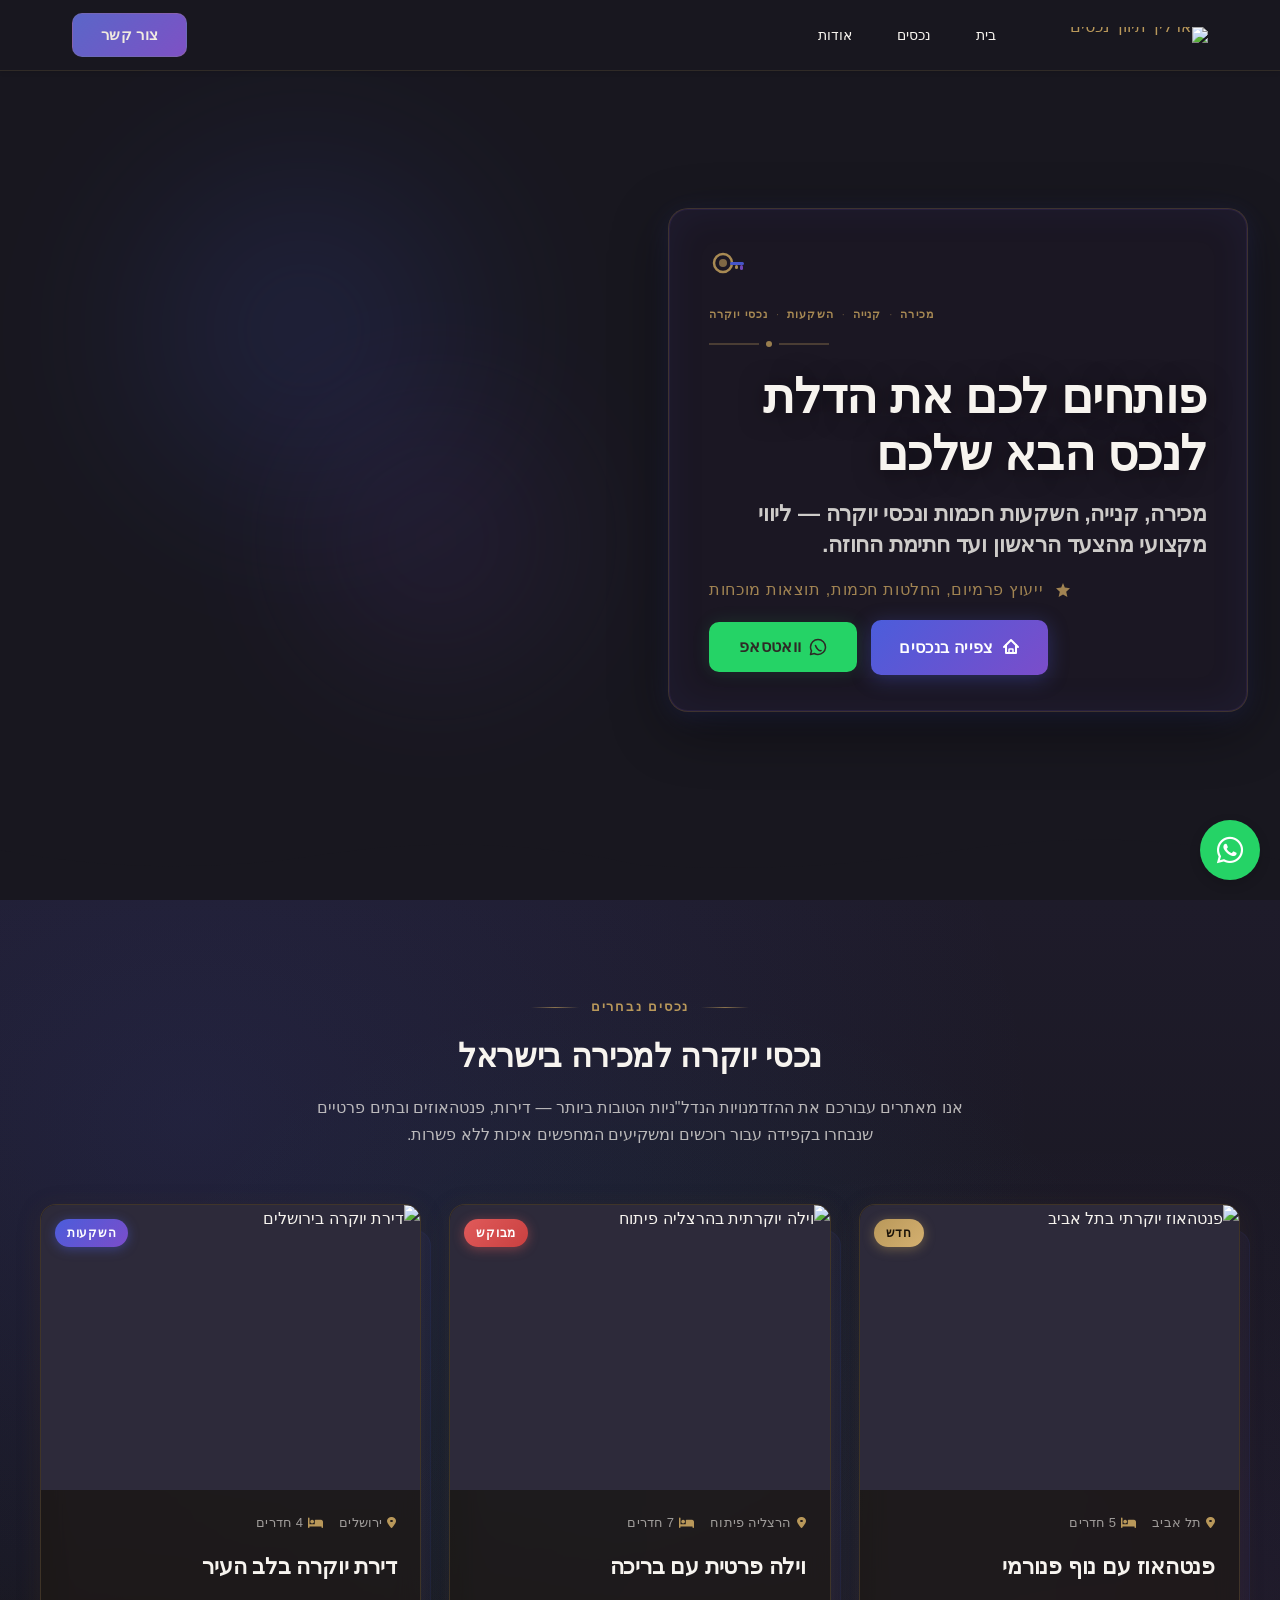
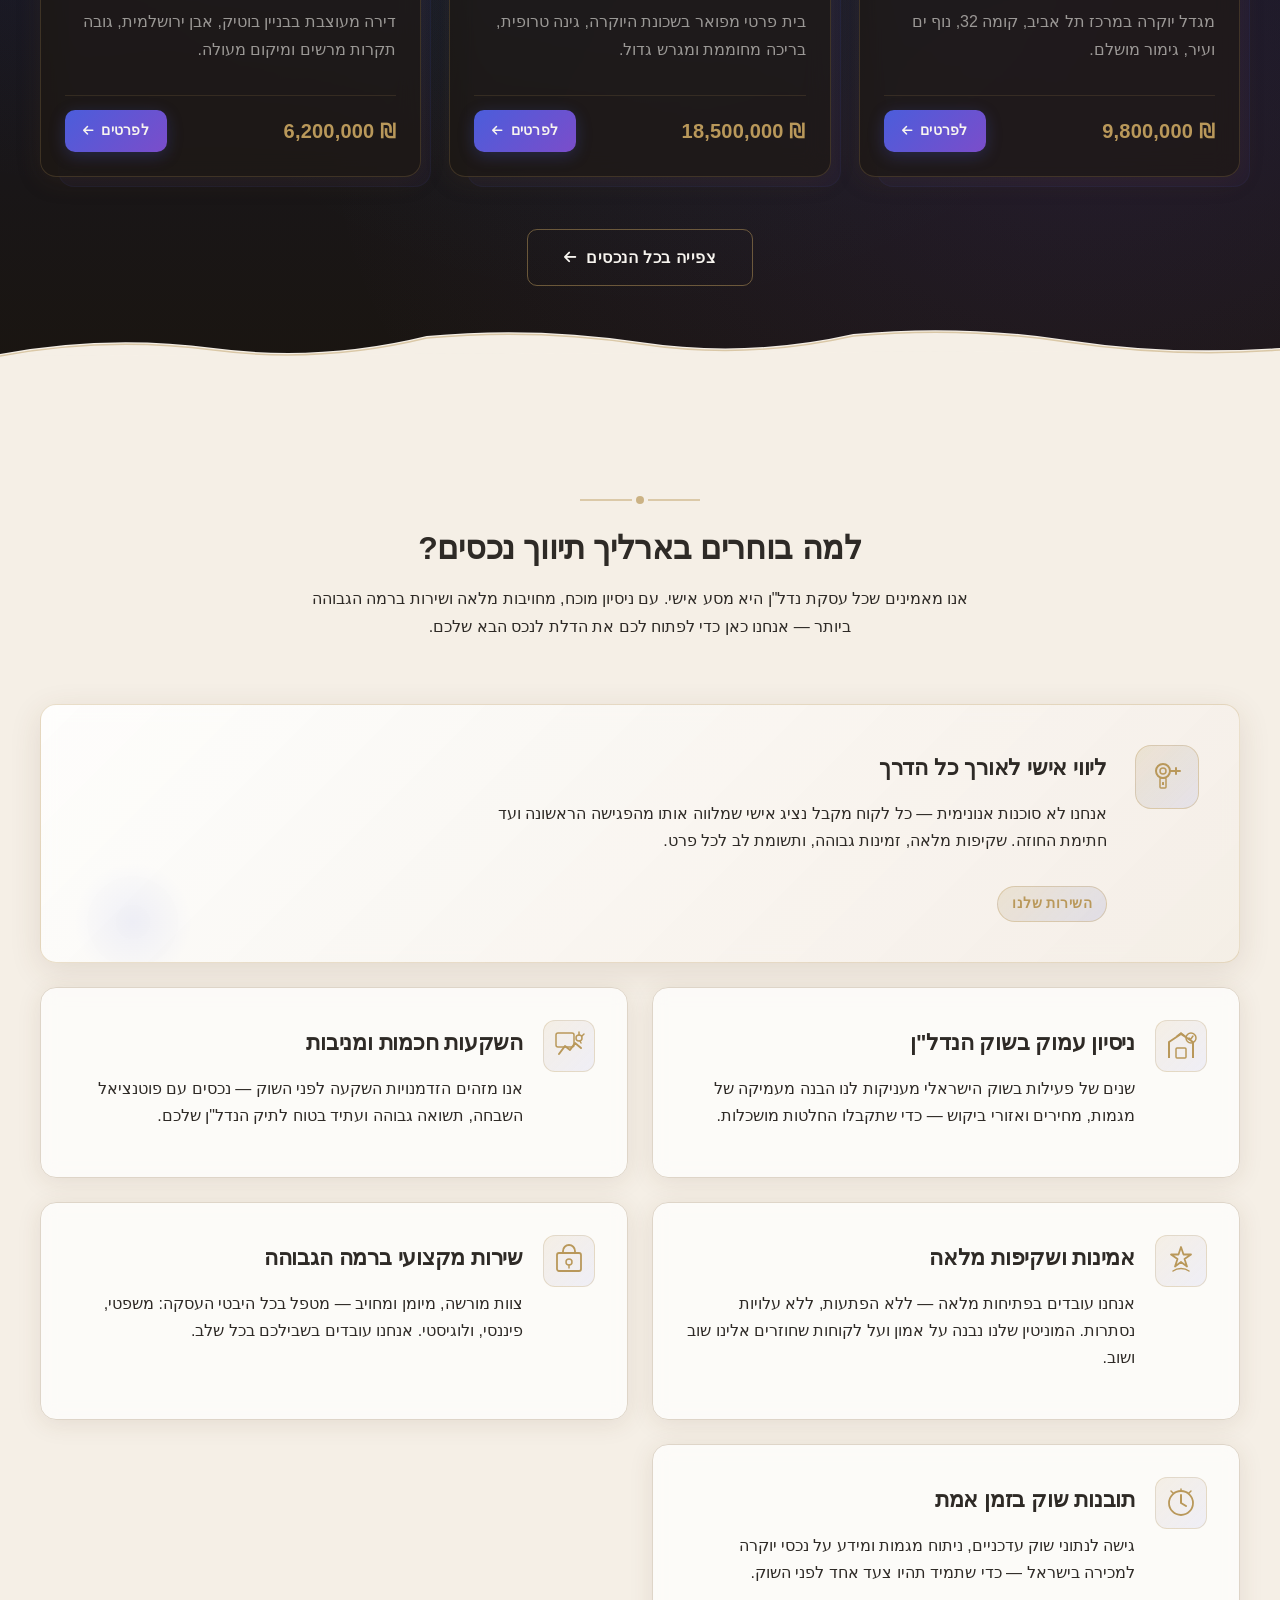
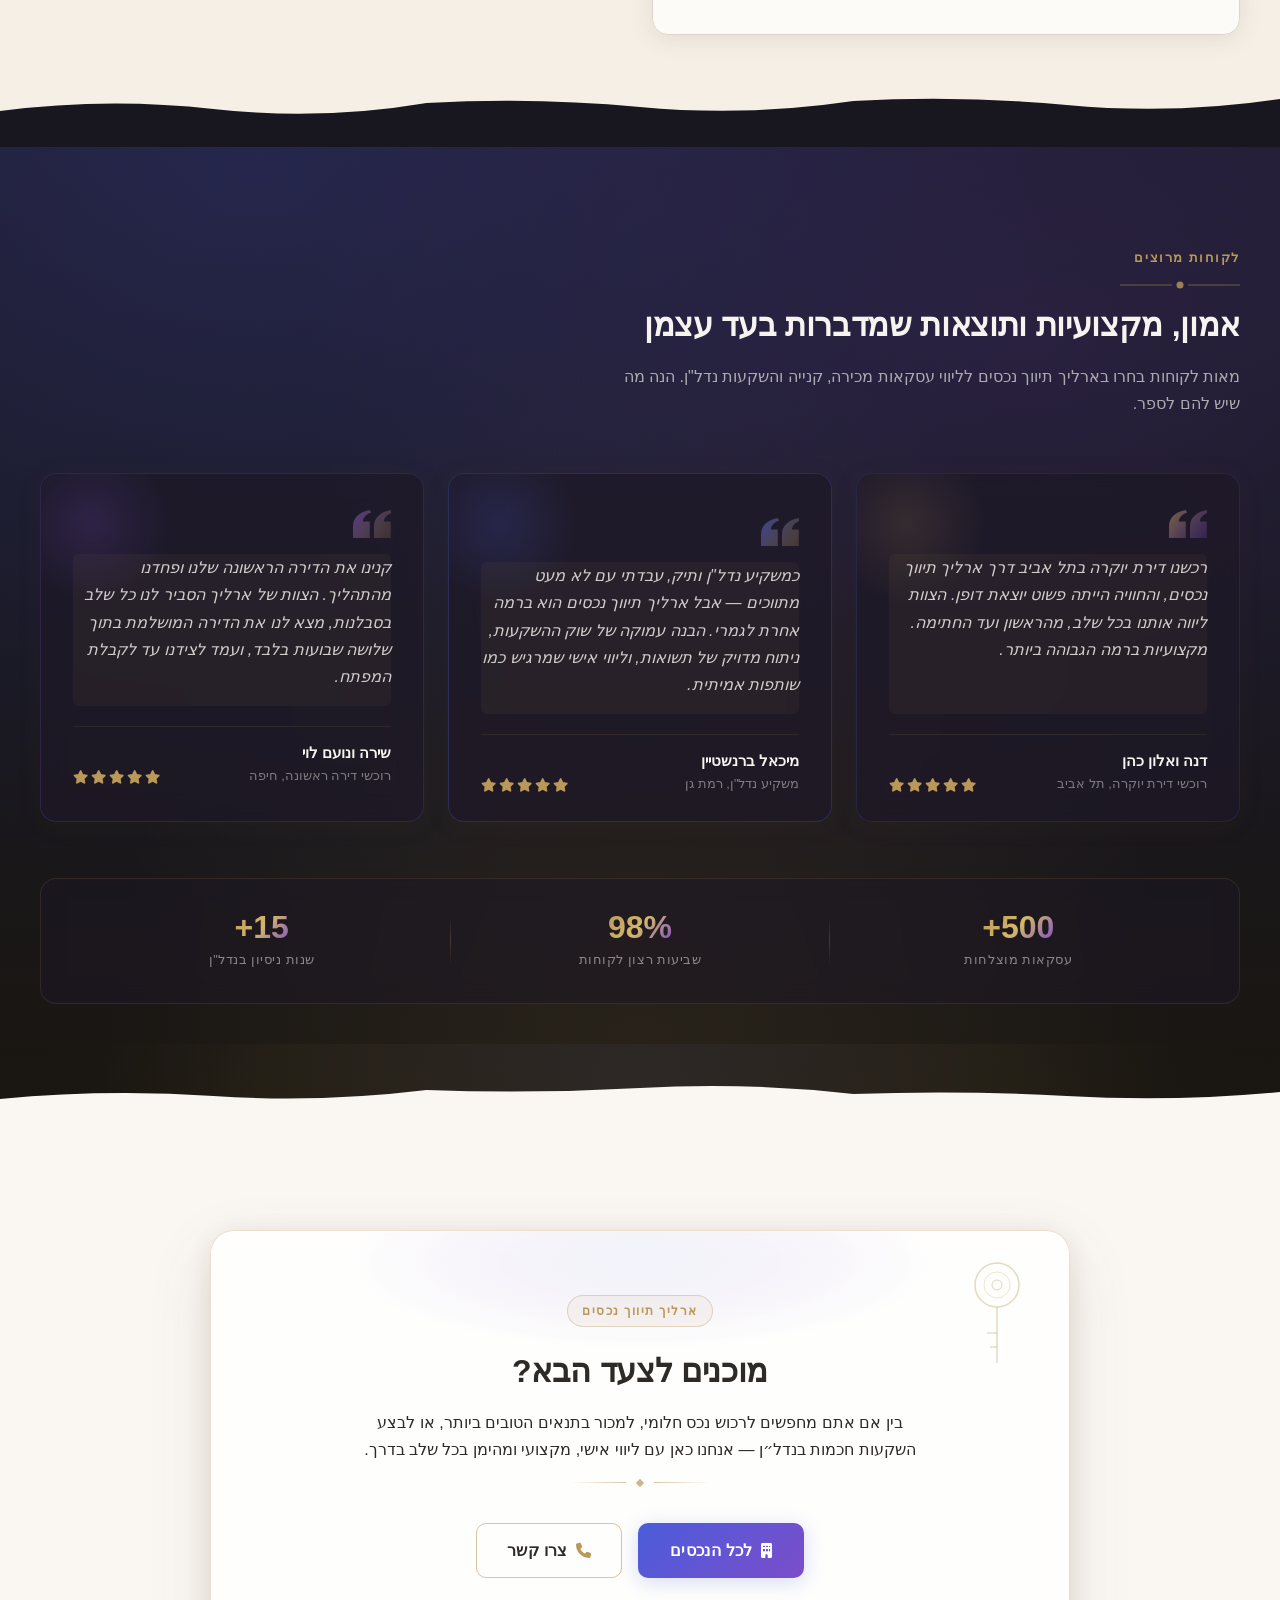
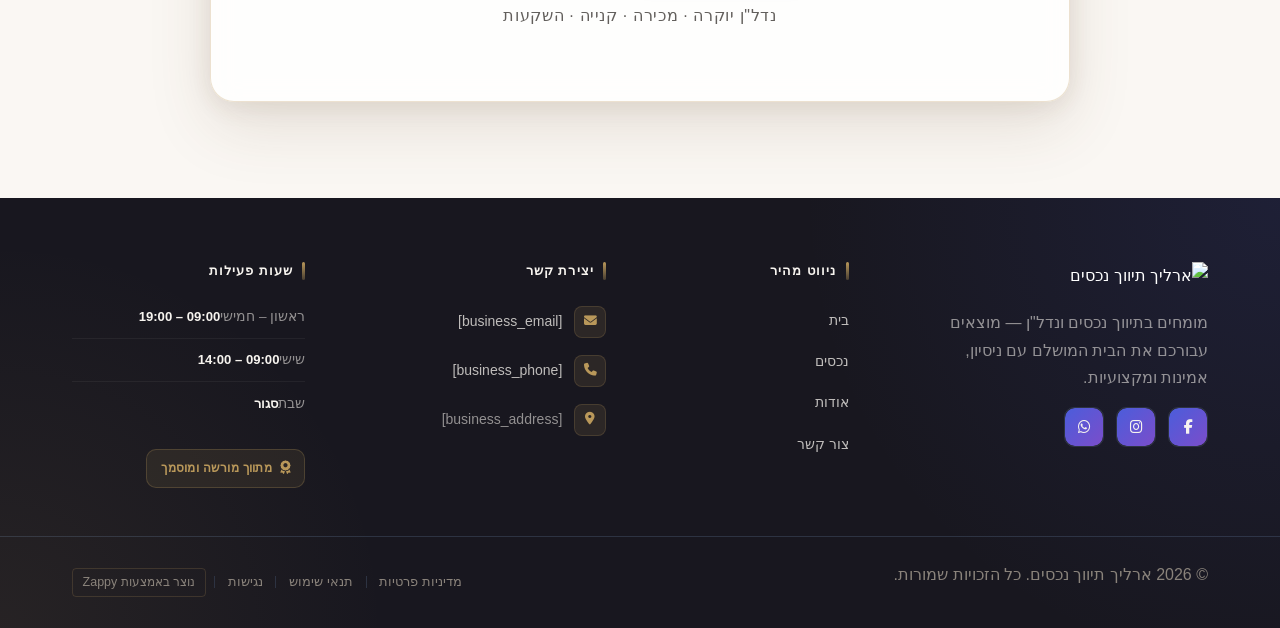
==== commit 2c2ef5b4: "Background sync: Progressive GitHub Sync" ====
--- a/public/index.html
+++ b/public/index.html
@@ -766,10 +766,10 @@
 </script>
   
   <main>
-    <section class="index-hero-section" data-layout-spec="בית-hero" dir="rtl" data-hero-type="fullscreen-scrim">
+    <section class="index-hero-section" data-layout-spec="בית-hero" dir="rtl" data-hero-type="fullscreen-scrim" id="index-hero-section">
   <!-- Background Image Layer -->
   <div class="index-hero-bg">
-    <img data-hero-bg="true" data-placeholder="index-hero-image-1" data-context="Luxury modern high-rise apartment tower exterior photographed at dusk with warm golden and blue-purple sky, dramatic cinematic lighting, glass facade reflecting sunset colors, upscale urban real estate, premium property photography, wide angle architectural shot" width="1200" height="700" src="/assets/site-index-hero-image-1.webp" alt="נכס יוקרה מודרני בשעת דמדומים – ארליך תיווך נכסים">
+    <img data-hero-bg="true" data-placeholder="index-hero-image-1" data-context="Luxury modern high-rise apartment tower exterior photographed at dusk with warm golden and blue-purple sky, dramatic cinematic lighting, glass facade reflecting sunset colors, upscale urban real estate, premium property photography, wide angle architectural shot" width="1200" height="700" src="/assets/site-index-hero-image-1.webp" alt="נכס יוקרה מודרני בשעת דמדומים – ארליך תיווך נכסים" data-hero-background="true" data-element-type="image" data-element-id="img-1778080857811-n68yzfhla">
   </div>
 
   <!-- Scrim Overlay -->
@@ -830,7 +830,7 @@
 
       <!-- CTAs -->
       <div class="index-hero-ctas">
-        <a href="#properties" class="index-hero-btn index-hero-btn--primary">
+        <a href="#properties" class="index-hero-btn index-hero-btn--primary" data-element-type="button" data-element-id="btn-1778080857797-oqieslmb0" data-native-element="true">
           <svg data-element-type="icon" data-icon-type="svg" width="18" height="18" viewBox="0 0 18 18" fill="none" xmlns="http://www.w3.org/2000/svg" aria-hidden="true">
             <path d="M2 9L9 2L16 9" stroke="currentColor" stroke-width="2" stroke-linecap="round" stroke-linejoin="round"></path>
             <path d="M4 7V15H14V7" stroke="currentColor" stroke-width="2" stroke-linecap="round" stroke-linejoin="round"></path>
@@ -838,7 +838,7 @@
           </svg>
           צפייה בנכסים
         </a>
-        <a href="https://wa.me/[whatsapp_handle]" target="_blank" rel="noopener noreferrer" class="index-hero-btn index-hero-btn--whatsapp">
+        <a href="0537530310" class="index-hero-btn index-hero-btn--whatsapp btn btn-primary" data-element-type="button" data-element-id="btn-1778080857797-9pie16yav" data-native-element="true" style="outline: none; border-color: rgb(37, 211, 102) !important; color: rgb(255, 255, 255) !important; background-color: rgb(37, 211, 102) !important; background-image: none !important;">
           <svg data-element-type="icon" data-icon-type="svg" width="18" height="18" viewBox="0 0 18 18" fill="none" xmlns="http://www.w3.org/2000/svg" aria-hidden="true">
             <path d="M9 1.5C4.86 1.5 1.5 4.86 1.5 9C1.5 10.38 1.87 11.67 2.52 12.78L1.5 16.5L5.34 15.5C6.42 16.1 7.67 16.5 9 16.5C13.14 16.5 16.5 13.14 16.5 9C16.5 4.86 13.14 1.5 9 1.5Z" stroke="currentColor" stroke-width="1.5" stroke-linecap="round" stroke-linejoin="round"></path>
             <path d="M6.5 7.5C6.5 7.5 7 9.5 9 11.5C11 13.5 12 12.5 12 12.5" stroke="currentColor" stroke-width="1.5" stroke-linecap="round"></path>
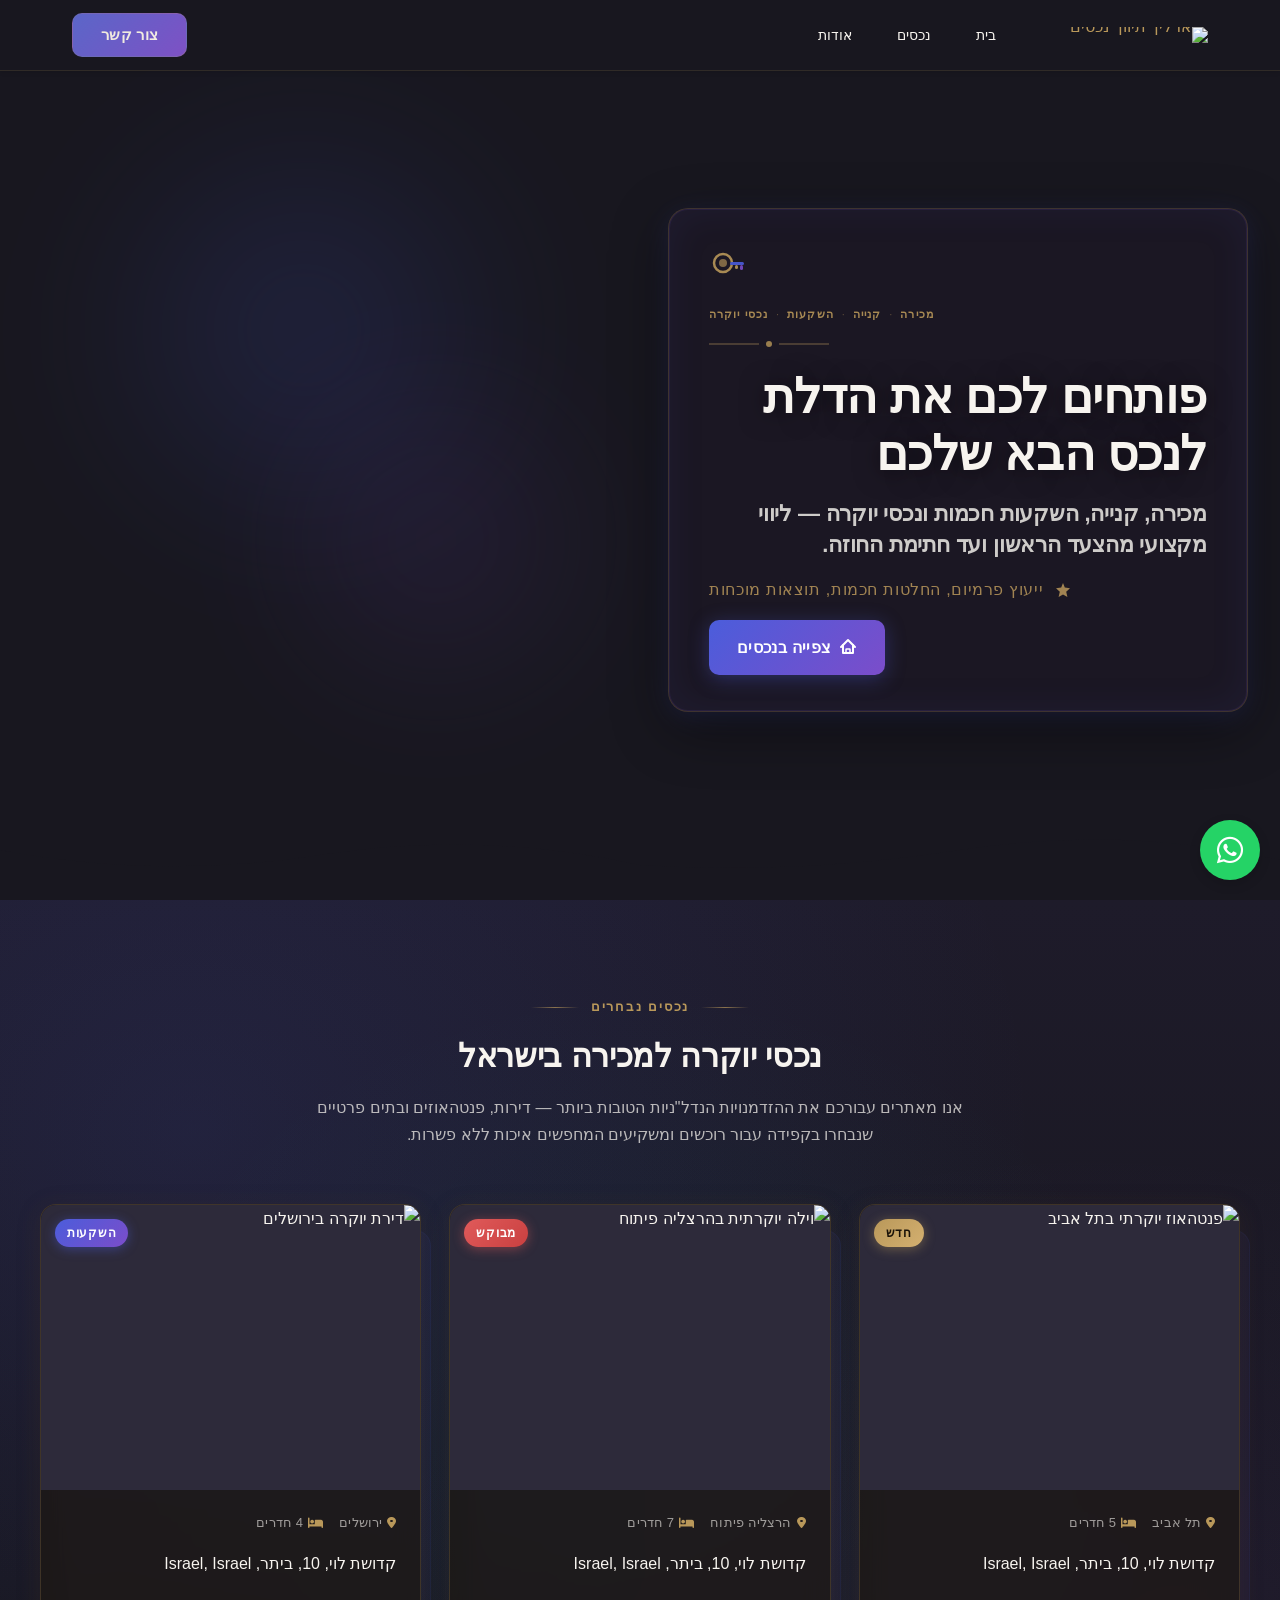
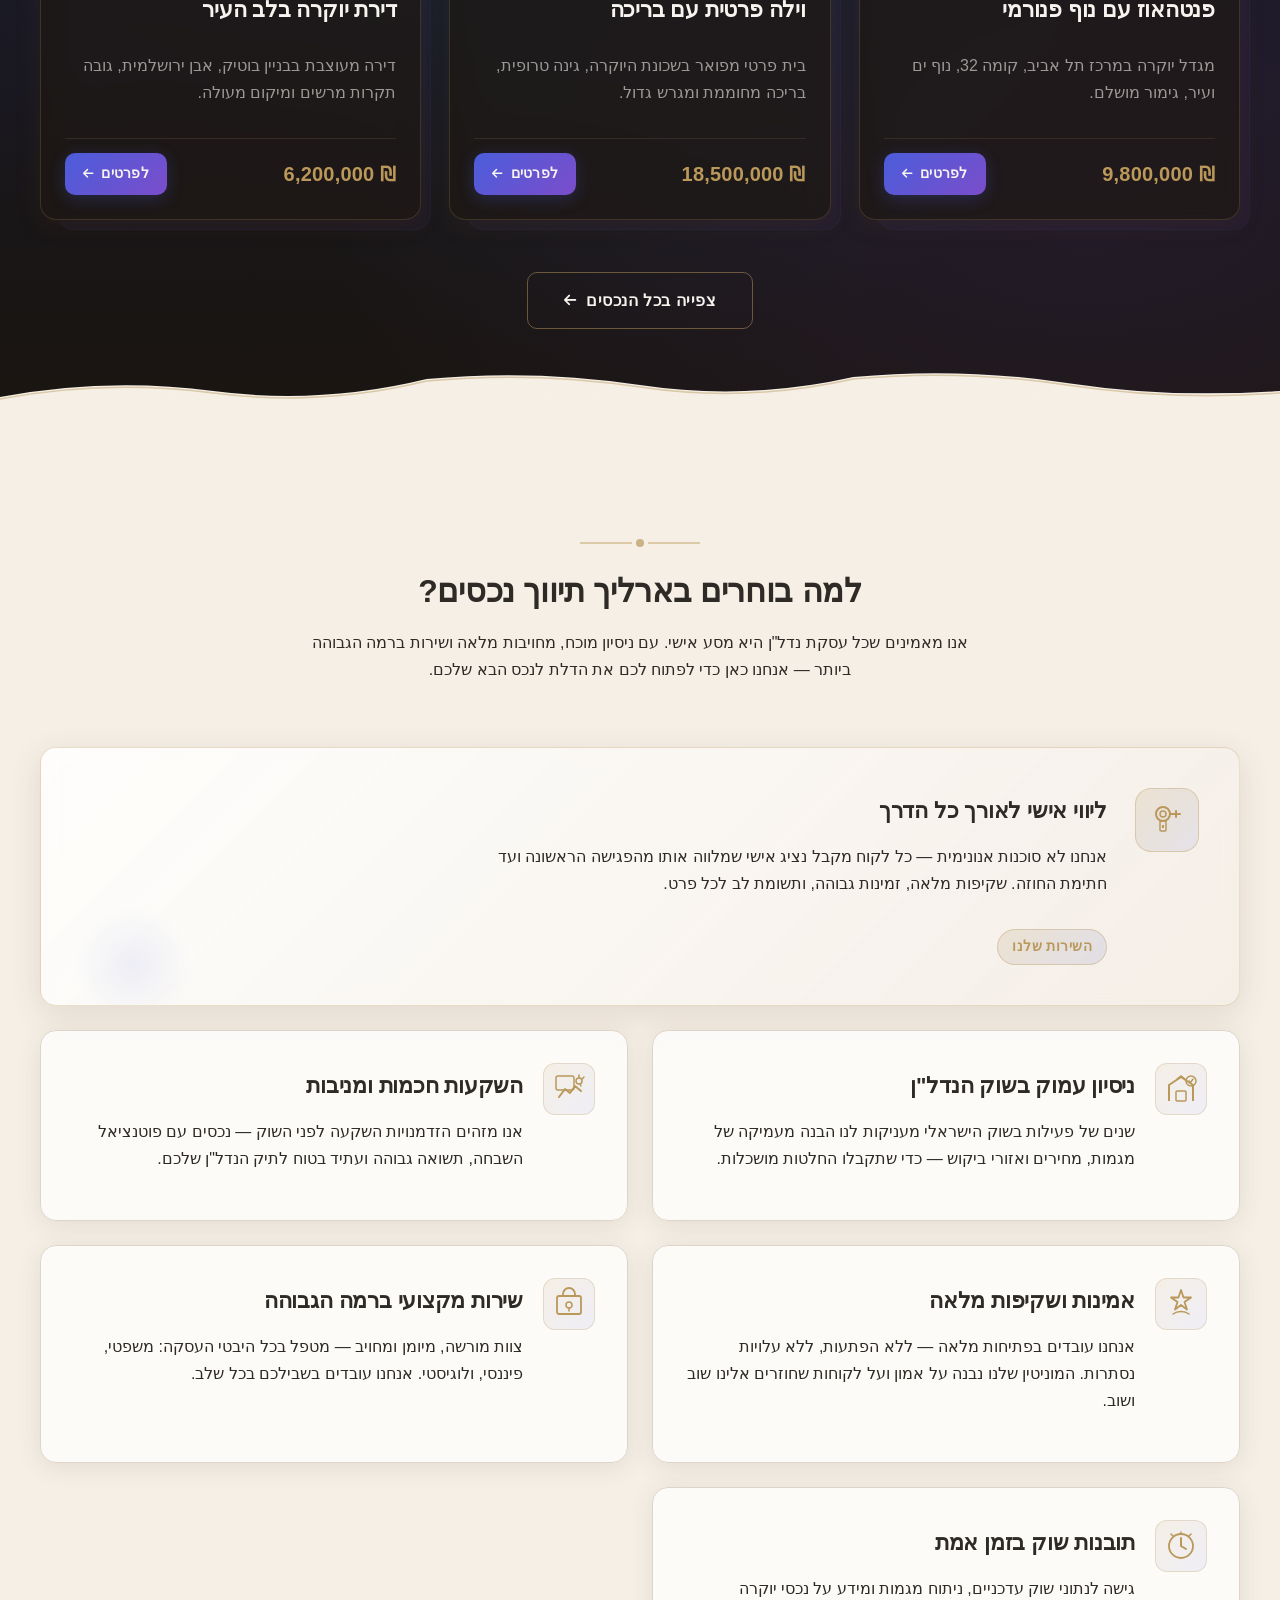
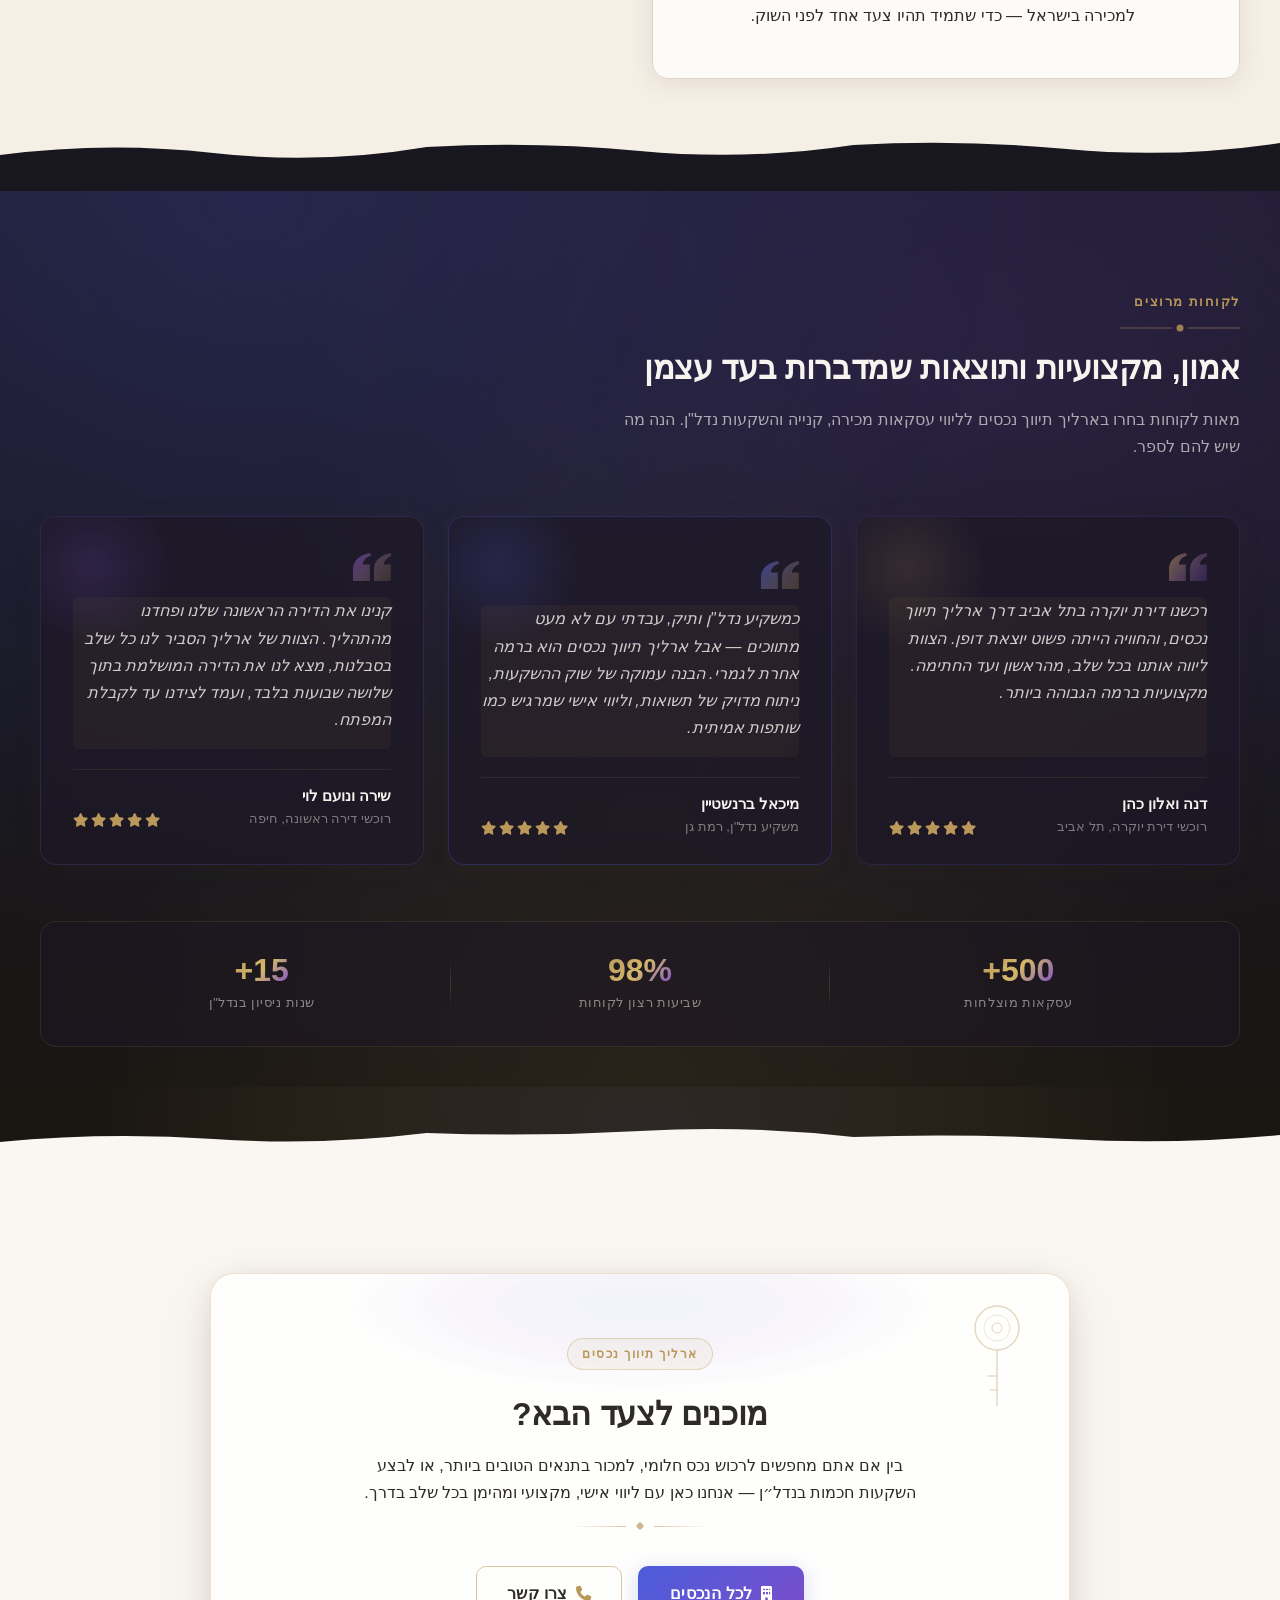
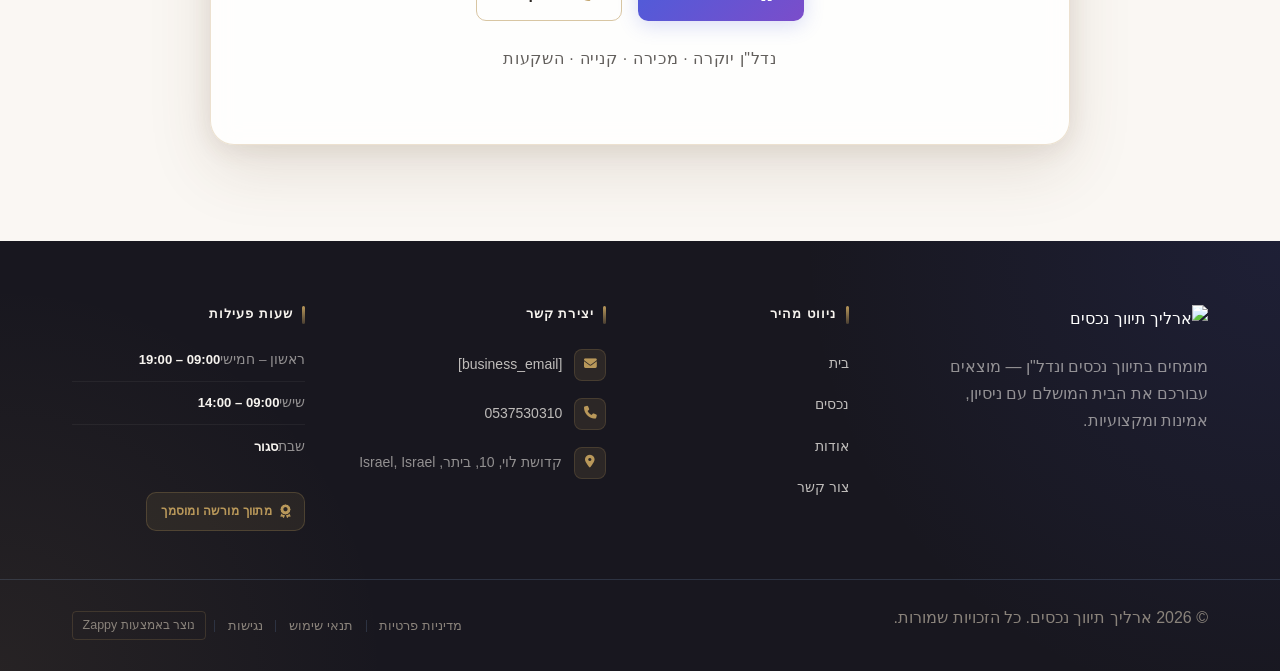
==== commit d997a21a: "Background sync: Progressive GitHub Sync" ====
--- a/public/index.html
+++ b/public/index.html
@@ -346,7 +346,7 @@
     </svg>
   </button>
 
-  <button class="phone-header-btn" data-phone="[business_phone]" aria-label="Call">
+  <button class="phone-header-btn" data-phone="0537530310" aria-label="Call">
     <svg width="20" height="20" viewBox="0 0 24 24" fill="currentColor">
       <path d="M22 16.92v3a2 2 0 0 1-2.18 2 19.79 19.79 0 0 1-8.63-3.07 19.5 19.5 0 0 1-6-6 19.79 19.79 0 0 1-3.07-8.67A2 2 0 0 1 4.11 2h3a2 2 0 0 1 2 1.72 12.84 12.84 0 0 0 .7 2.81 2 2 0 0 1-.45 2.11L8.09 9.91a16 16 0 0 0 6 6l1.27-1.27a2 2 0 0 1 2.11-.45 12.84 12.84 0 0 0 2.81.7A2 2 0 0 1 22 16.92z"></path>
     </svg>
@@ -749,7 +749,7 @@
         const phoneLinks = document.querySelectorAll('a[href^="tel:"]');
         const phoneNumber = phoneLinks.length > 0 
           ? phoneLinks[0].getAttribute('href').replace('tel:', '')
-          : '[business_phone]';
+          : '0537530310';
         
         window.location.href = 'tel:' + phoneNumber;
         console.log('[Navbar] Phone button clicked');
@@ -838,7 +838,7 @@
           </svg>
           צפייה בנכסים
         </a>
-        <a href="0537530310" class="index-hero-btn index-hero-btn--whatsapp btn btn-primary" data-element-type="button" data-element-id="btn-1778080857797-9pie16yav" data-native-element="true" style="outline: none; border-color: rgb(37, 211, 102) !important; color: rgb(255, 255, 255) !important; background-color: rgb(37, 211, 102) !important; background-image: none !important;">
+        <a href="#" class="index-hero-btn index-hero-btn--whatsapp btn btn-primary" data-element-type="button" data-element-id="btn-1778080857797-9pie16yav" data-native-element="true" style="outline: none; border-color: rgb(37, 211, 102) !important; color: rgb(255, 255, 255) !important; background-color: rgb(37, 211, 102) !important; background-image: none !important;;display:none !important;">
           <svg data-element-type="icon" data-icon-type="svg" width="18" height="18" viewBox="0 0 18 18" fill="none" xmlns="http://www.w3.org/2000/svg" aria-hidden="true">
             <path d="M9 1.5C4.86 1.5 1.5 4.86 1.5 9C1.5 10.38 1.87 11.67 2.52 12.78L1.5 16.5L5.34 15.5C6.42 16.1 7.67 16.5 9 16.5C13.14 16.5 16.5 13.14 16.5 9C16.5 4.86 13.14 1.5 9 1.5Z" stroke="currentColor" stroke-width="1.5" stroke-linecap="round" stroke-linejoin="round"></path>
             <path d="M6.5 7.5C6.5 7.5 7 9.5 9 11.5C11 13.5 12 12.5 12 12.5" stroke="currentColor" stroke-width="1.5" stroke-linecap="round"></path>
@@ -894,7 +894,7 @@
             <div class="index-showcase-card-meta-row">
               <span class="index-showcase-card-city"><i class="fa-solid fa-location-dot" aria-hidden="true"></i> תל אביב</span>
               <span class="index-showcase-card-rooms"><i class="fa-solid fa-bed" aria-hidden="true"></i> 5 חדרים</span>
-            </div>
+             קדושת לוי, 10, ביתר, Israel, Israel</div>
             <h3 class="index-showcase-card-title">פנטהאוז עם נוף פנורמי</h3>
             <p class="index-showcase-card-desc">מגדל יוקרה במרכז תל אביב, קומה 32, נוף ים ועיר, גימור מושלם.</p>
             <div class="index-showcase-card-footer">
@@ -920,7 +920,7 @@
             <div class="index-showcase-card-meta-row">
               <span class="index-showcase-card-city"><i class="fa-solid fa-location-dot" aria-hidden="true"></i> הרצליה פיתוח</span>
               <span class="index-showcase-card-rooms"><i class="fa-solid fa-bed" aria-hidden="true"></i> 7 חדרים</span>
-            </div>
+             קדושת לוי, 10, ביתר, Israel, Israel</div>
             <h3 class="index-showcase-card-title">וילה פרטית עם בריכה</h3>
             <p class="index-showcase-card-desc">בית פרטי מפואר בשכונת היוקרה, גינה טרופית, בריכה מחוממת ומגרש גדול.</p>
             <div class="index-showcase-card-footer">
@@ -946,7 +946,7 @@
             <div class="index-showcase-card-meta-row">
               <span class="index-showcase-card-city"><i class="fa-solid fa-location-dot" aria-hidden="true"></i> ירושלים</span>
               <span class="index-showcase-card-rooms"><i class="fa-solid fa-bed" aria-hidden="true"></i> 4 חדרים</span>
-            </div>
+             קדושת לוי, 10, ביתר, Israel, Israel</div>
             <h3 class="index-showcase-card-title">דירת יוקרה בלב העיר</h3>
             <p class="index-showcase-card-desc">דירה מעוצבת בבניין בוטיק, אבן ירושלמית, גובה תקרות מרשים ומיקום מעולה.</p>
             <div class="index-showcase-card-footer">
@@ -1325,9 +1325,9 @@
           </div>
           <p class="footer-tagline">מומחים בתיווך נכסים ונדל"ן — מוצאים עבורכם את הבית המושלם עם ניסיון, אמינות ומקצועיות.</p>
           <div class="footer-social">
-            <a href="[facebook_handle]" aria-label="Facebook"><i class="fab fa-facebook-f"></i></a>
-            <a href="[instagram_handle]" aria-label="Instagram"><i class="fab fa-instagram"></i></a>
-            <a href="[whatsapp_handle]" aria-label="WhatsApp"><i class="fab fa-whatsapp"></i></a>
+            <a href="#" aria-label="Facebook" style="display:none !important;"><i class="fab fa-facebook-f"></i></a>
+            <a href="#" aria-label="Instagram" style="display:none !important;"><i class="fab fa-instagram"></i></a>
+            <a href="#" aria-label="WhatsApp" style="display:none !important;"><i class="fab fa-whatsapp"></i></a>
           </div>
         </div>
 
@@ -1352,10 +1352,10 @@
             </li>
             <li>
               <span class="contact-icon"><i class="fas fa-phone"></i></span>
-              <span class="contact-text"><a href="tel:[business_phone]">[business_phone]</a></span>
+              <span class="contact-text"><a href="tel:0537530310">0537530310</a></span>
             </li>
-            <li><a href="/"><span class="contact-icon"><i class="fas fa-map-marker-alt"></i></span>
-              <span class="contact-text">[business_address]</span></a></li>
+            <li><a href="/" style="display:flex;align-items:flex-start;gap:inherit"><span class="contact-icon"><i class="fas fa-map-marker-alt"></i></span>
+              <span class="contact-text">קדושת לוי, 10, ביתר, Israel, Israel</span></a></li>
           </ul>
         </div>
 
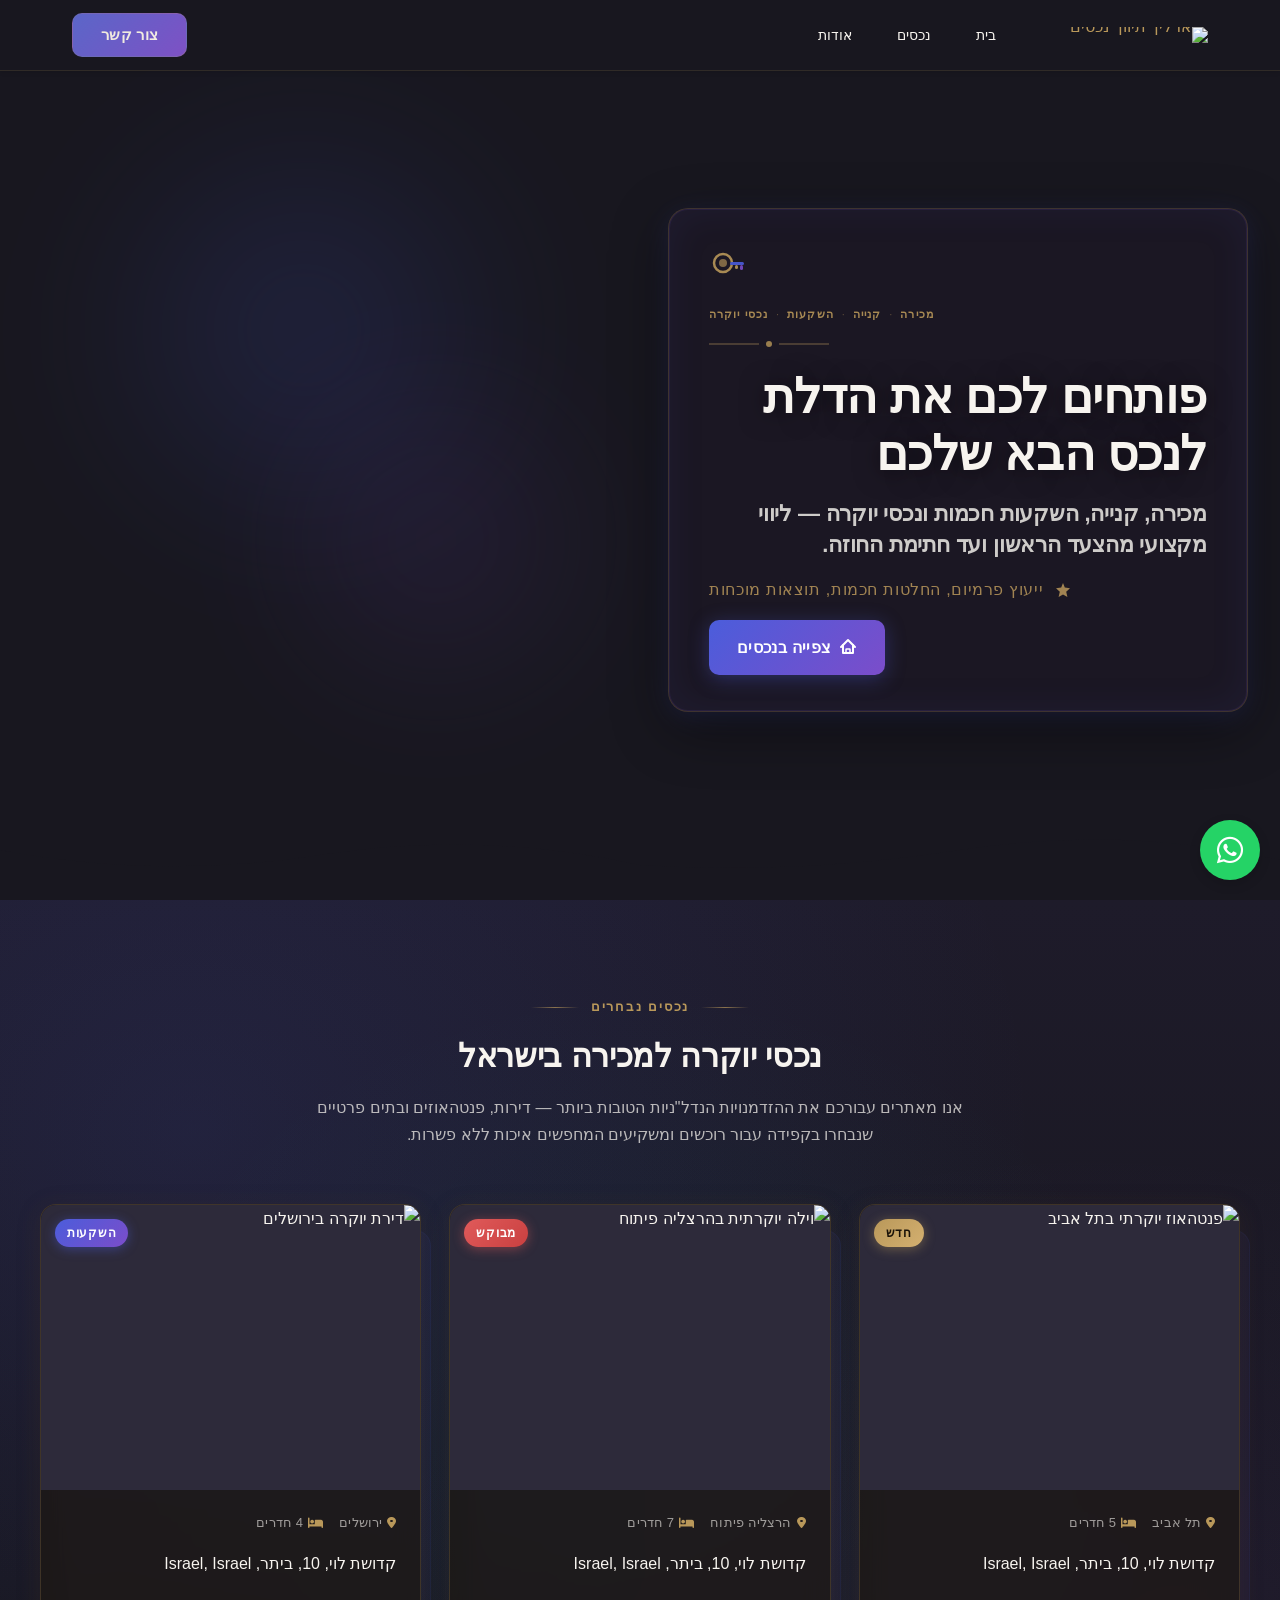
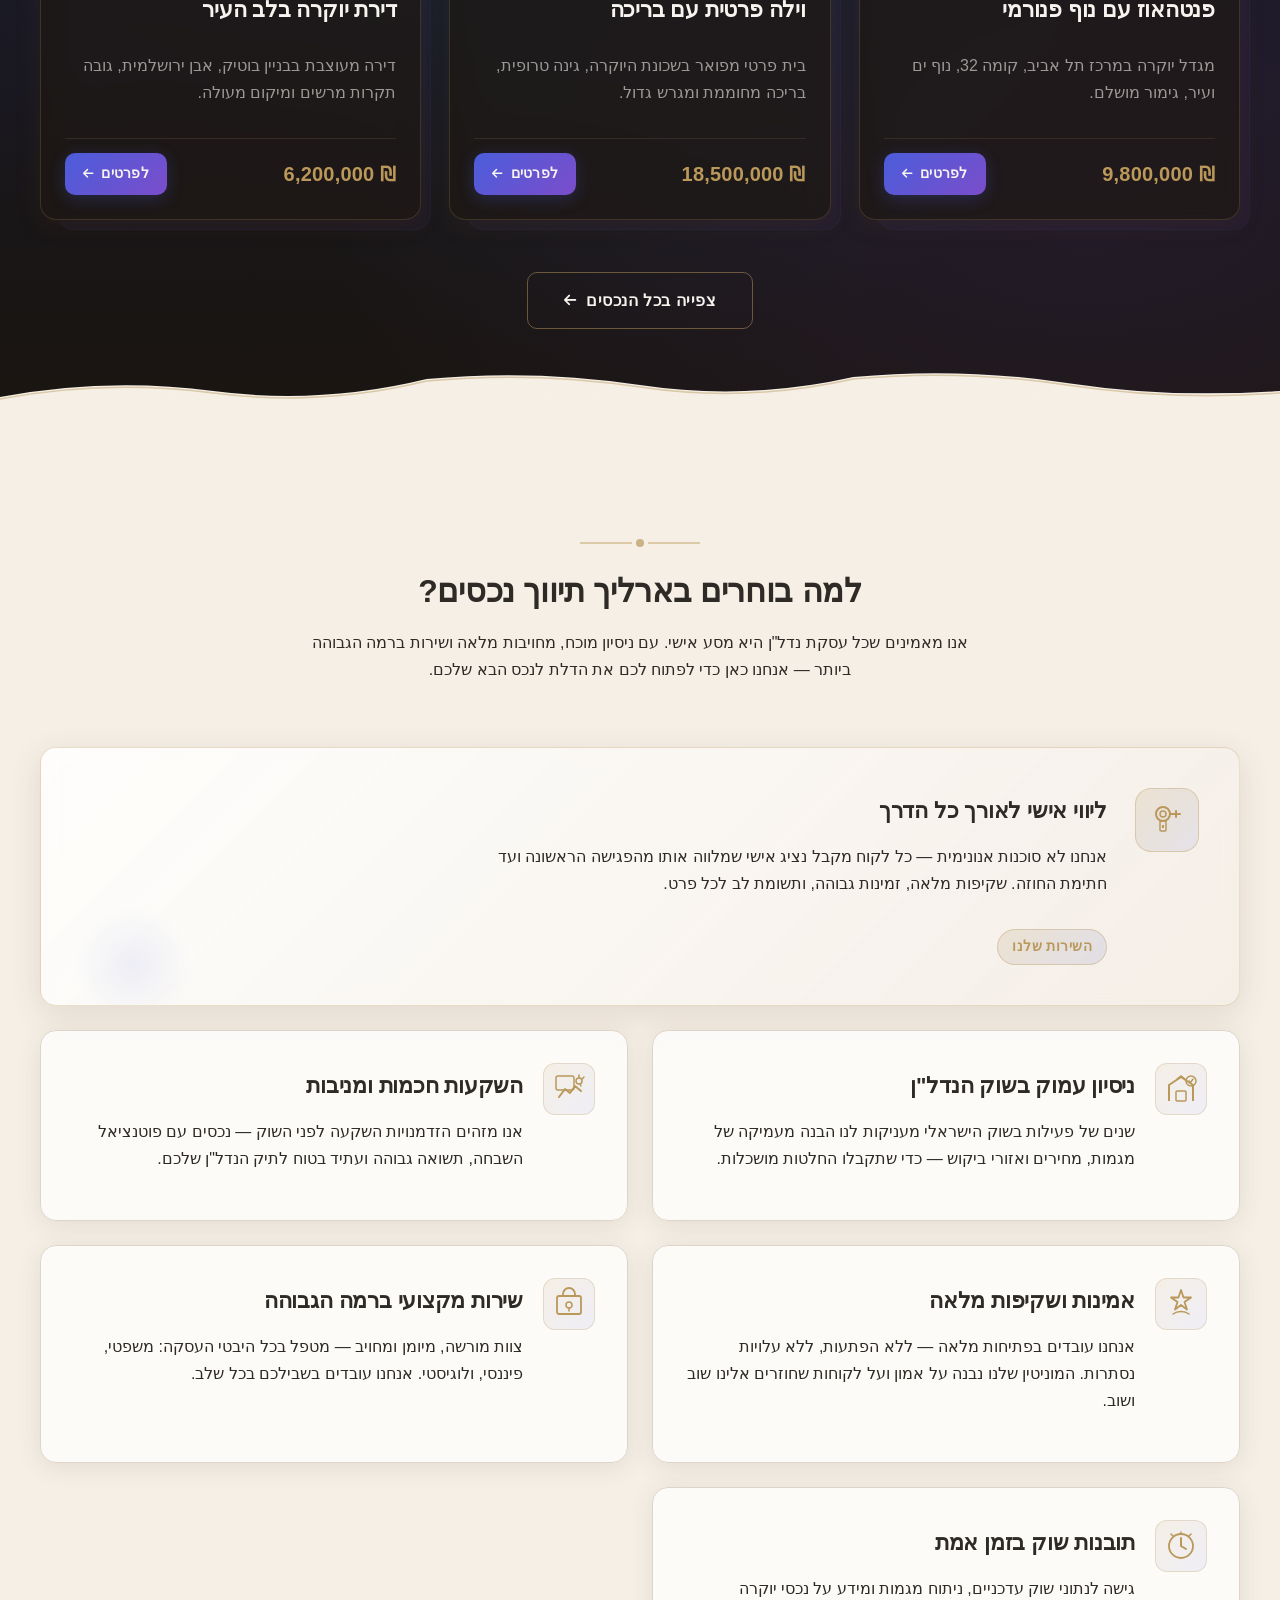
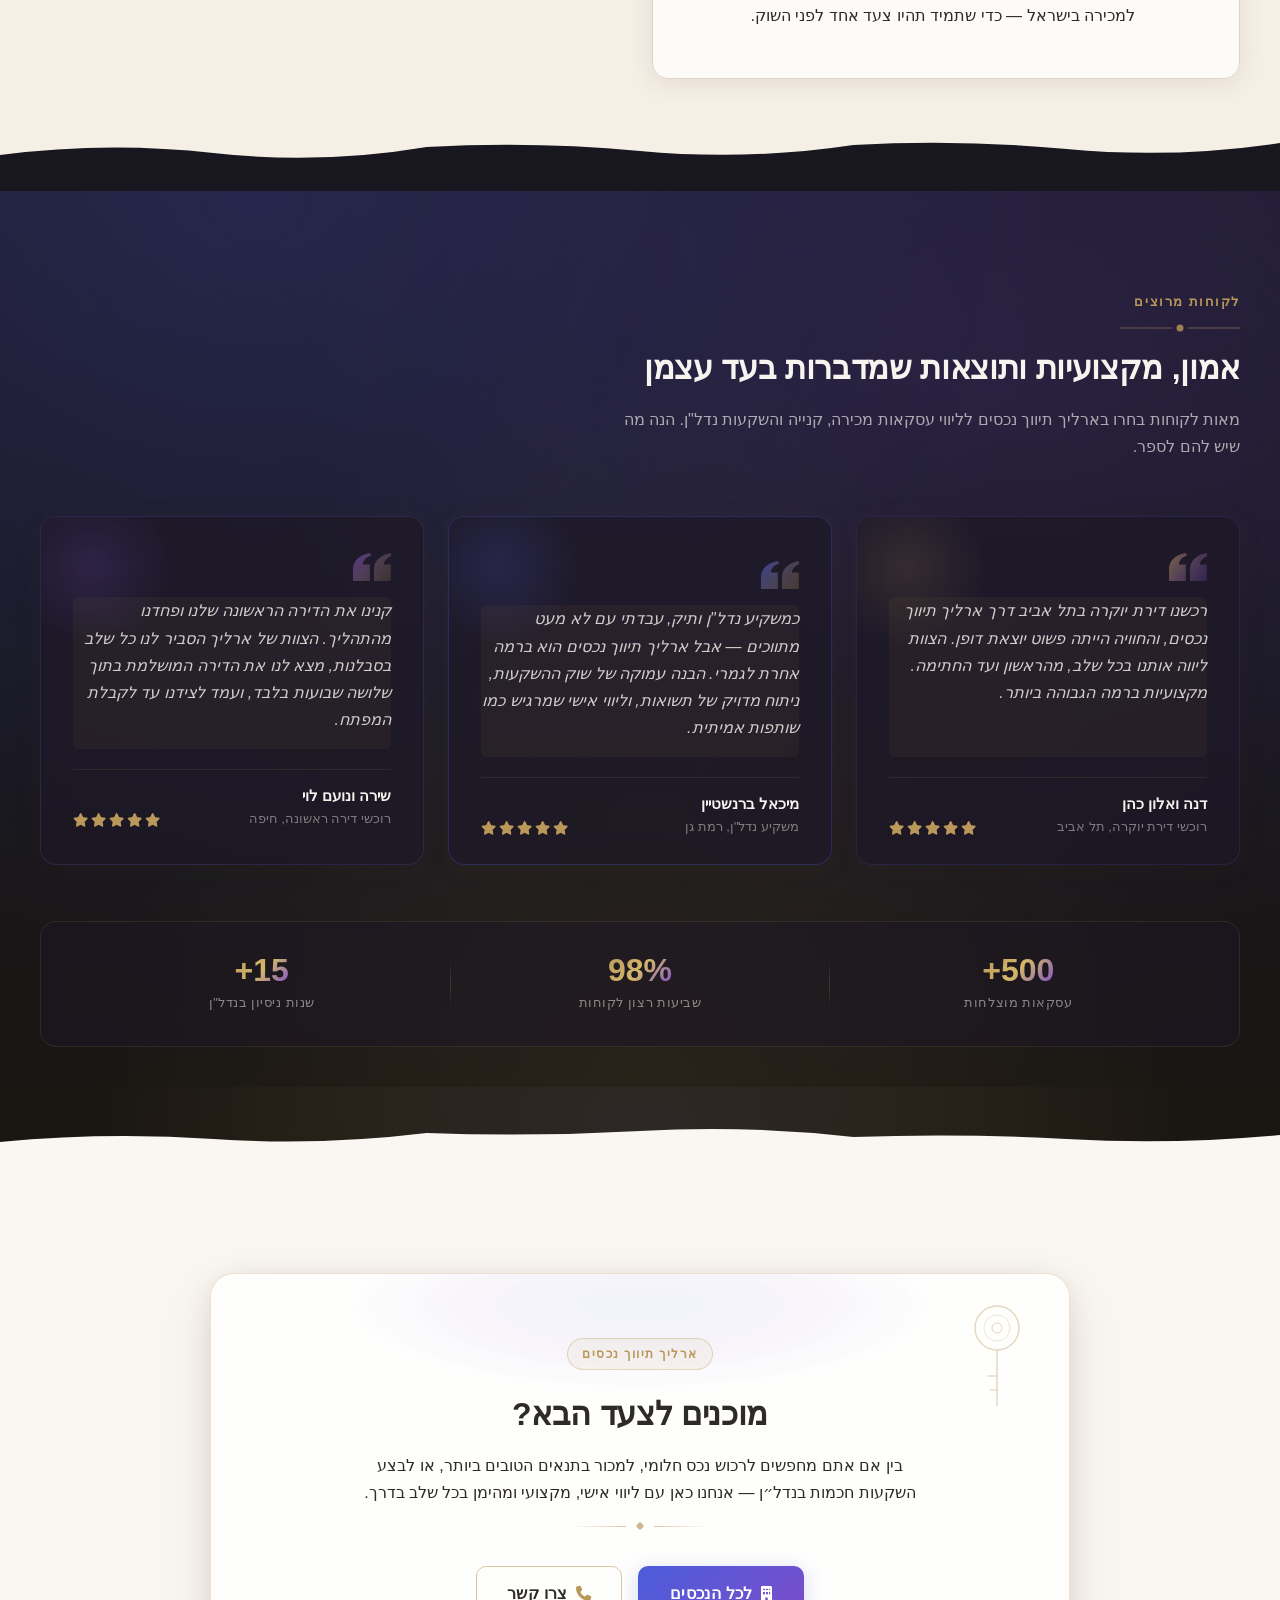
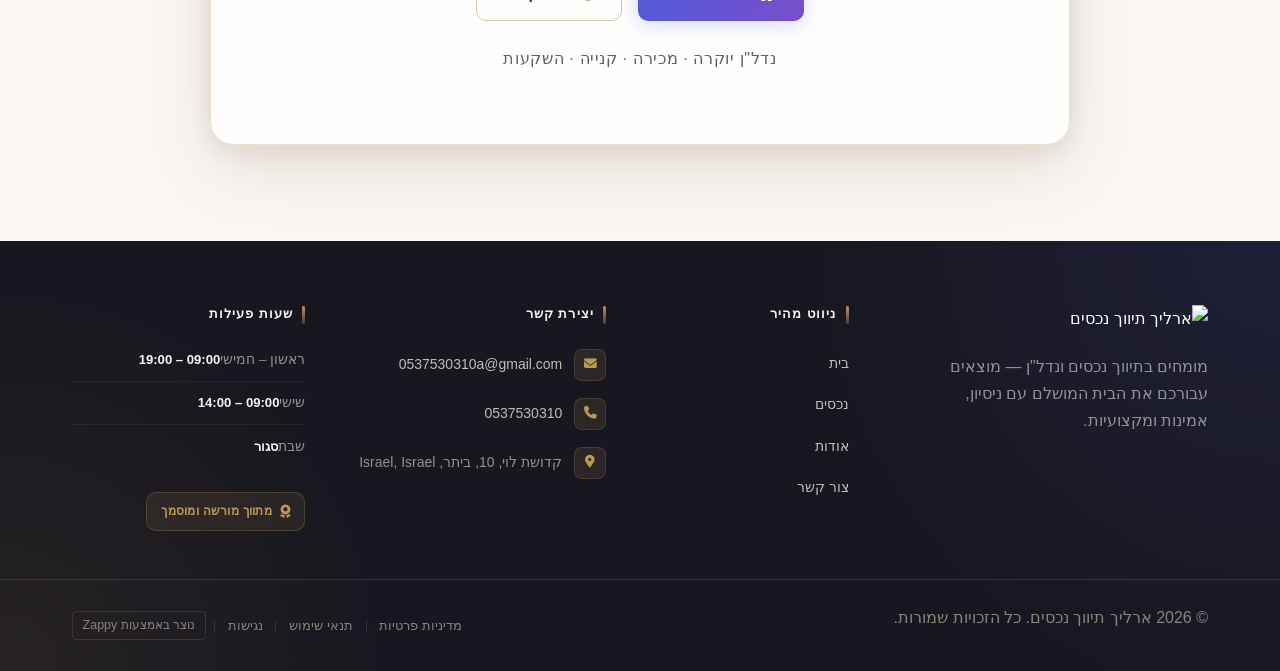
==== commit 5a0495eb: "Background sync: Progressive GitHub Sync" ====
--- a/public/index.html
+++ b/public/index.html
@@ -223,6 +223,7 @@
     <meta name="twitter:card" content="summary_large_image">
     <meta name="twitter:title" content="השקעות — ארליך תיווך נכסים">
     <meta name="twitter:description" content="ארליך תיווך נכסים מביאה לכם את נכסי היוקרה המובחרים בישראל. השקעות חכמות, מכירה מקצועית ושירות פרמיום שפותח דלתות להזדמנויות נדל&quot;ן בלעדיות.">
+    <script type="application/ld+json">{"@context":"https://schema.org","@graph":[{"@type":"LocalBusiness","@id":"https://ehrlich-tivuch-nechasim.zappy5.app#organization","name":"ארליך תיווך נכסים","url":"https://ehrlich-tivuch-nechasim.zappy5.app","description":"Arlich Property Brokerage is a premium luxury real estate brand positioned at the intersection of high-tech innovation and upscale property dealings. The brand exudes trustworthiness, professionalism, and exclusivity, targeting serious buyers, sellers, and investors seeking luxury properties. The visual identity is bold and futuristic — dark backgrounds with glowing gradients in blue, purple, teal, and gold, creating a cinematic, high-end atmosphere reminiscent of a top-tier tech-real estate hybrid. The brand story centers on 'opening doors' — a metaphor reinforced by a colorful key as the central logo motif.","address":{"@type":"PostalAddress","streetAddress":"קדושת לוי, 10, ביתר, Israel, Israel"},"contactPoint":[{"@type":"ContactPoint","contactType":"customer service","email":"0537530310a@gmail.com","telephone":"0537530310"}]},{"@type":"WebSite","@id":"https://ehrlich-tivuch-nechasim.zappy5.app#website","url":"https://ehrlich-tivuch-nechasim.zappy5.app","name":"ארליך תיווך נכסים","publisher":{"@id":"https://ehrlich-tivuch-nechasim.zappy5.app#organization"}}]}</script>
     <meta property="og:type" content="website">
   <meta property="og:locale" content="he_IL">
   
@@ -893,8 +894,7 @@
           <div class="index-showcase-card-body">
             <div class="index-showcase-card-meta-row">
               <span class="index-showcase-card-city"><i class="fa-solid fa-location-dot" aria-hidden="true"></i> תל אביב</span>
-              <span class="index-showcase-card-rooms"><i class="fa-solid fa-bed" aria-hidden="true"></i> 5 חדרים</span>
-             קדושת לוי, 10, ביתר, Israel, Israel</div>
+              <span class="index-showcase-card-rooms"><i class="fa-solid fa-bed" aria-hidden="true"></i> 5 חדרים</span>קדושת לוי, 10, ביתר, Israel, Israel</div>
             <h3 class="index-showcase-card-title">פנטהאוז עם נוף פנורמי</h3>
             <p class="index-showcase-card-desc">מגדל יוקרה במרכז תל אביב, קומה 32, נוף ים ועיר, גימור מושלם.</p>
             <div class="index-showcase-card-footer">
@@ -919,8 +919,7 @@
           <div class="index-showcase-card-body">
             <div class="index-showcase-card-meta-row">
               <span class="index-showcase-card-city"><i class="fa-solid fa-location-dot" aria-hidden="true"></i> הרצליה פיתוח</span>
-              <span class="index-showcase-card-rooms"><i class="fa-solid fa-bed" aria-hidden="true"></i> 7 חדרים</span>
-             קדושת לוי, 10, ביתר, Israel, Israel</div>
+              <span class="index-showcase-card-rooms"><i class="fa-solid fa-bed" aria-hidden="true"></i> 7 חדרים</span>קדושת לוי, 10, ביתר, Israel, Israel</div>
             <h3 class="index-showcase-card-title">וילה פרטית עם בריכה</h3>
             <p class="index-showcase-card-desc">בית פרטי מפואר בשכונת היוקרה, גינה טרופית, בריכה מחוממת ומגרש גדול.</p>
             <div class="index-showcase-card-footer">
@@ -945,8 +944,7 @@
           <div class="index-showcase-card-body">
             <div class="index-showcase-card-meta-row">
               <span class="index-showcase-card-city"><i class="fa-solid fa-location-dot" aria-hidden="true"></i> ירושלים</span>
-              <span class="index-showcase-card-rooms"><i class="fa-solid fa-bed" aria-hidden="true"></i> 4 חדרים</span>
-             קדושת לוי, 10, ביתר, Israel, Israel</div>
+              <span class="index-showcase-card-rooms"><i class="fa-solid fa-bed" aria-hidden="true"></i> 4 חדרים</span>קדושת לוי, 10, ביתר, Israel, Israel</div>
             <h3 class="index-showcase-card-title">דירת יוקרה בלב העיר</h3>
             <p class="index-showcase-card-desc">דירה מעוצבת בבניין בוטיק, אבן ירושלמית, גובה תקרות מרשים ומיקום מעולה.</p>
             <div class="index-showcase-card-footer">
@@ -1348,7 +1346,7 @@
           <ul class="footer-contact">
             <li>
               <span class="contact-icon"><i class="fas fa-envelope"></i></span>
-              <span class="contact-text"><a href="mailto:[business_email]">[business_email]</a></span>
+              <span class="contact-text"><a href="mailto:0537530310a@gmail.com">0537530310a@gmail.com</a></span>
             </li>
             <li>
               <span class="contact-icon"><i class="fas fa-phone"></i></span>
